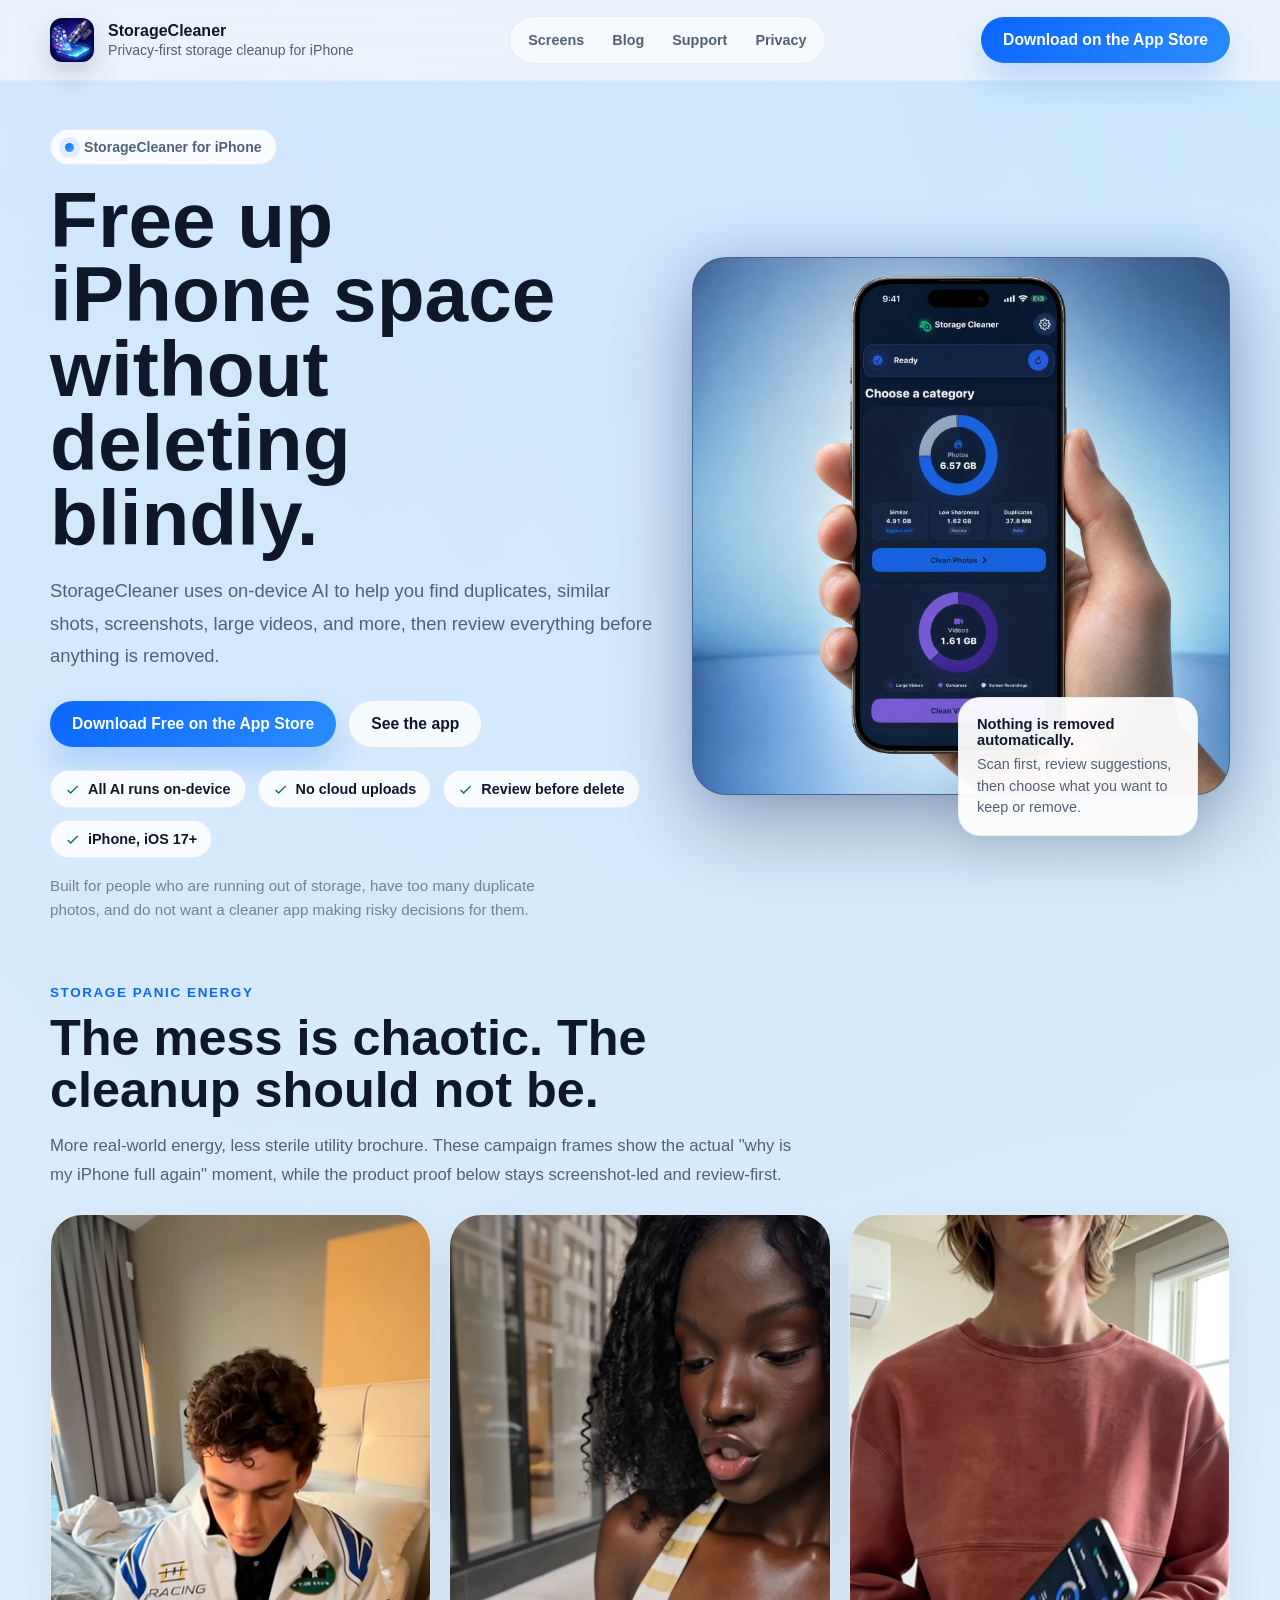
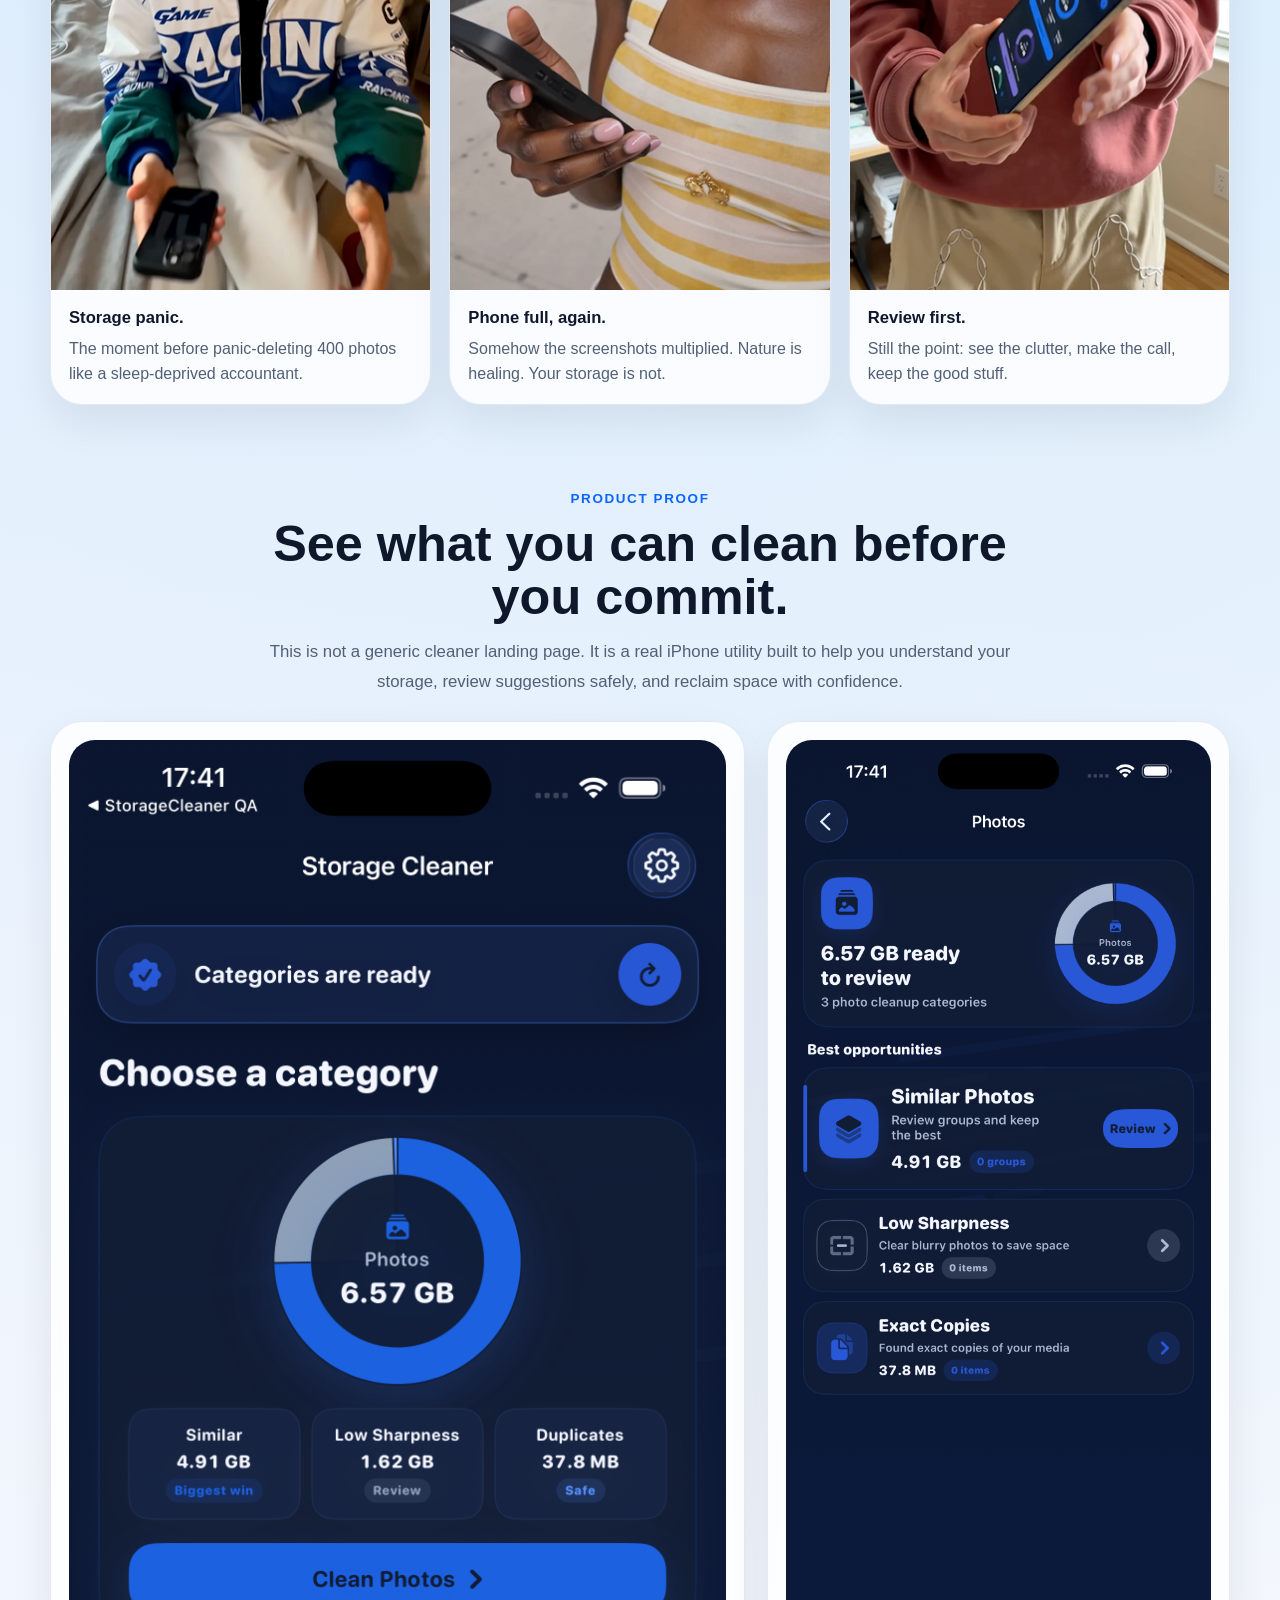
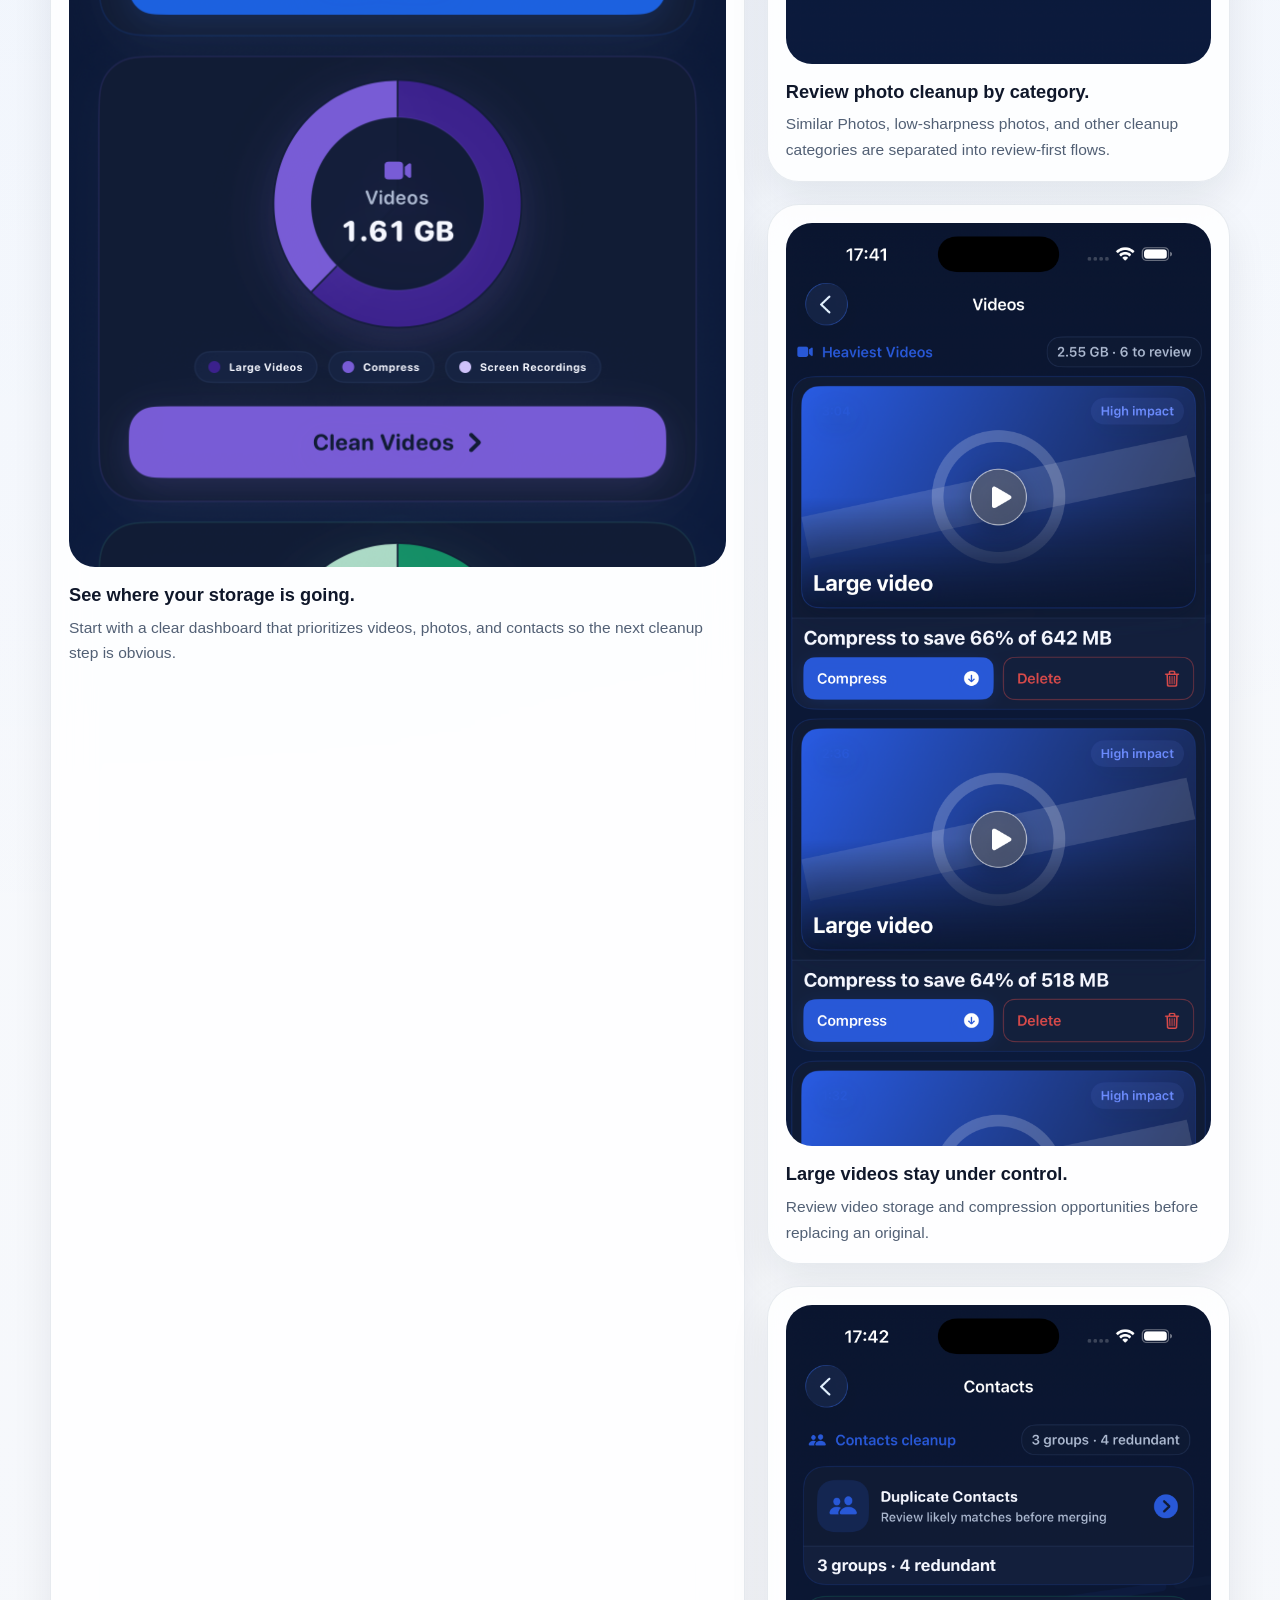
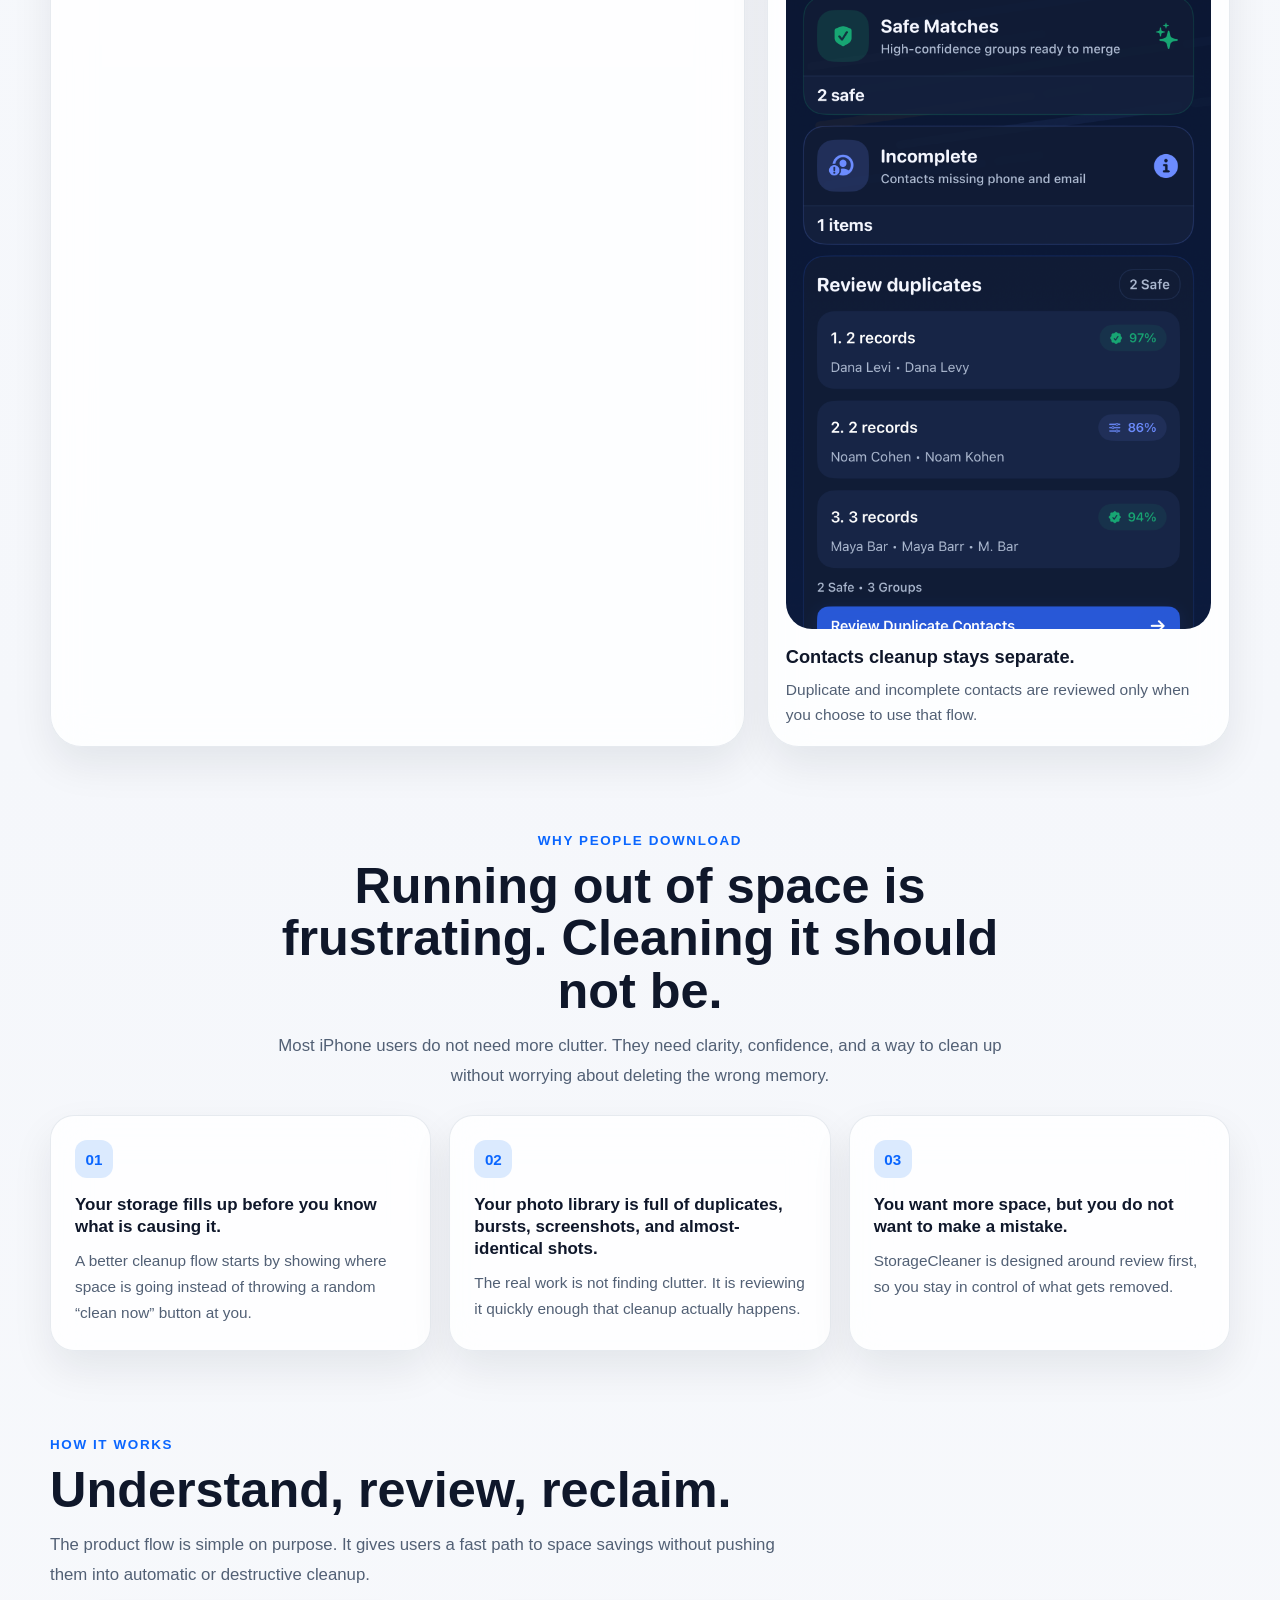
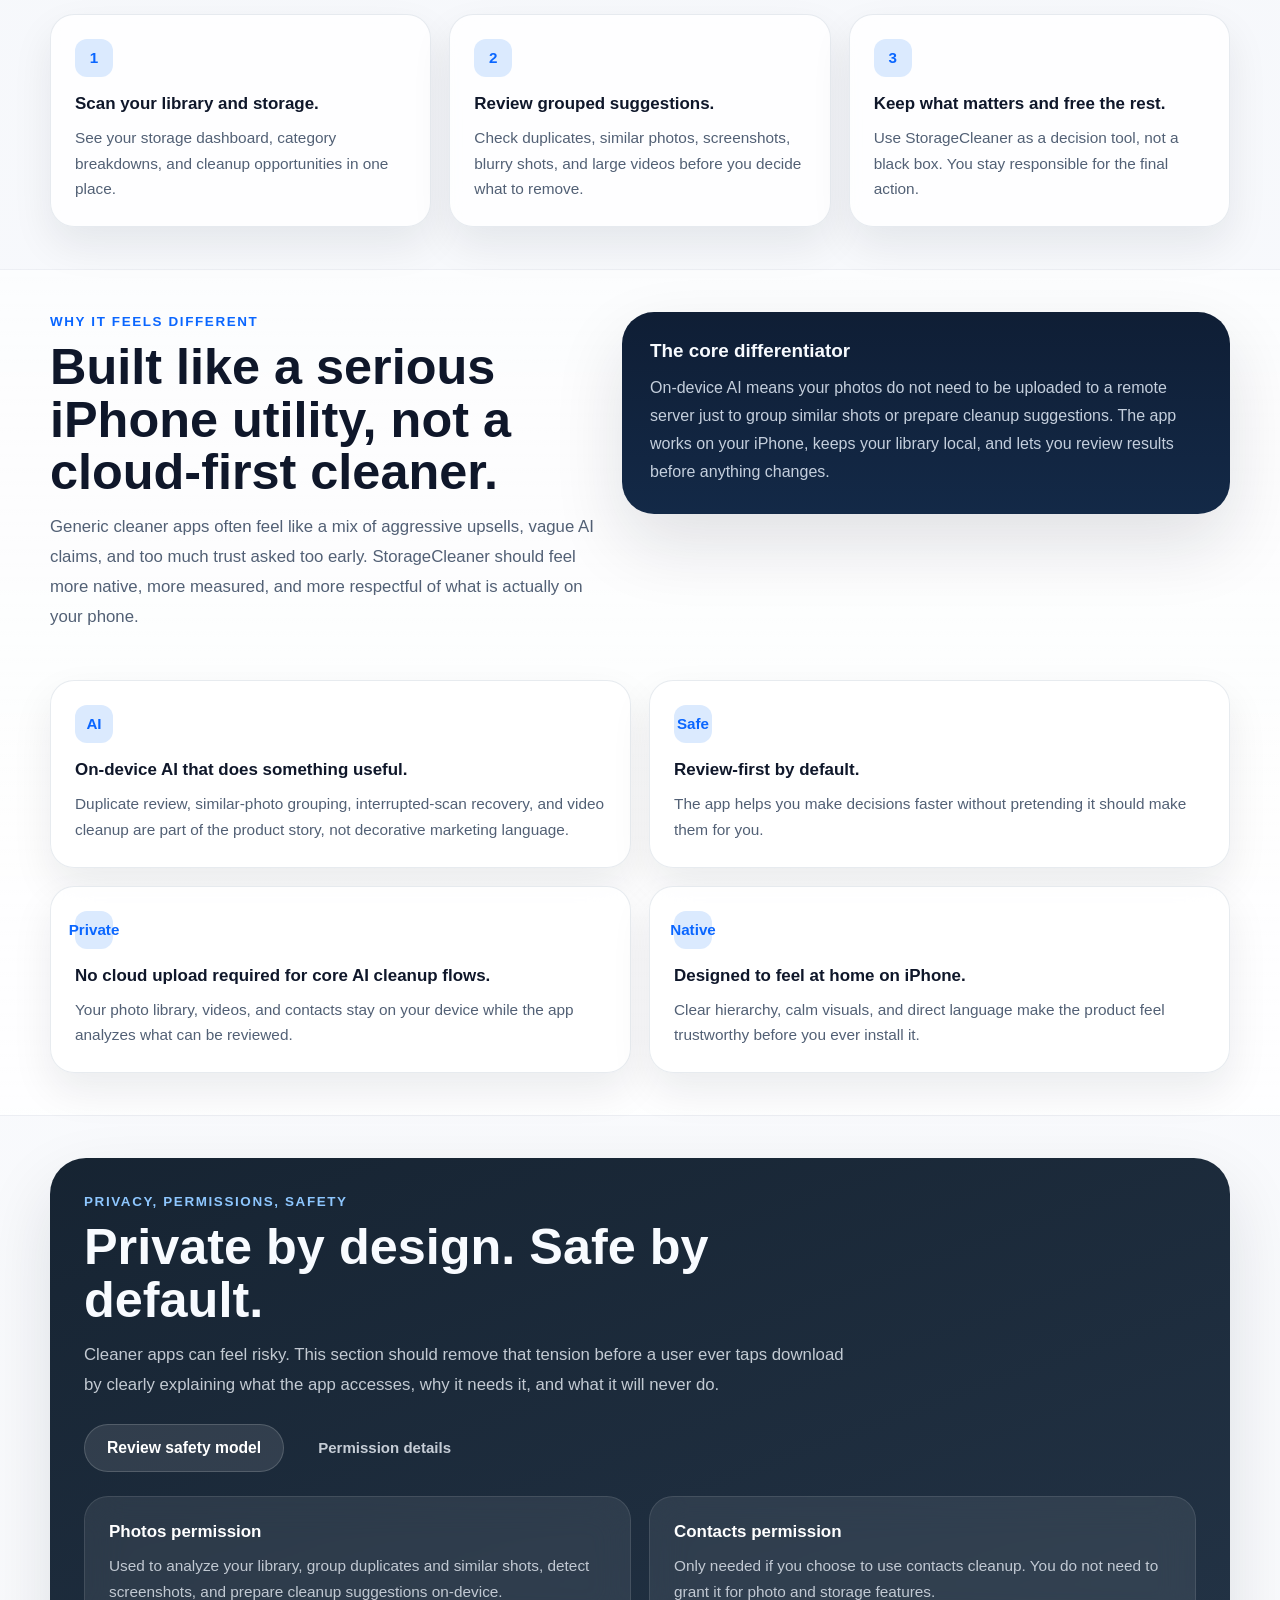
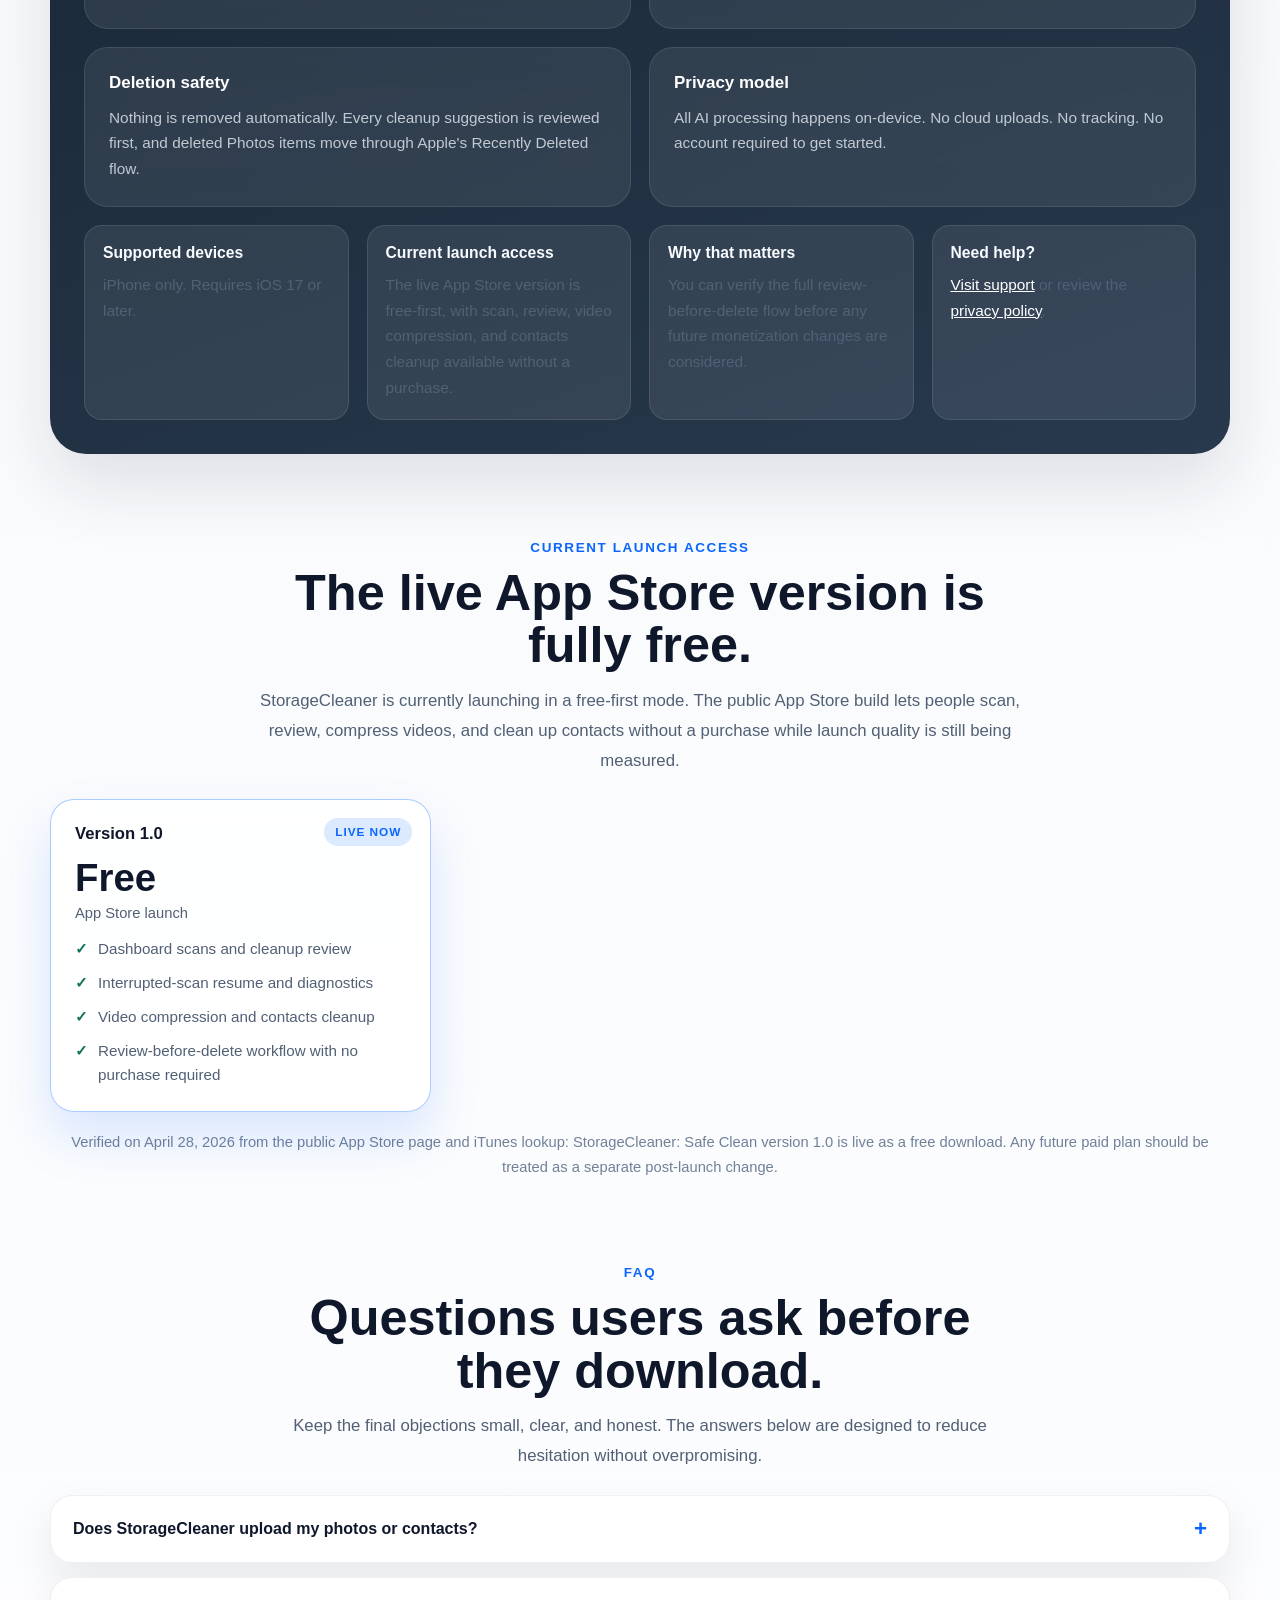
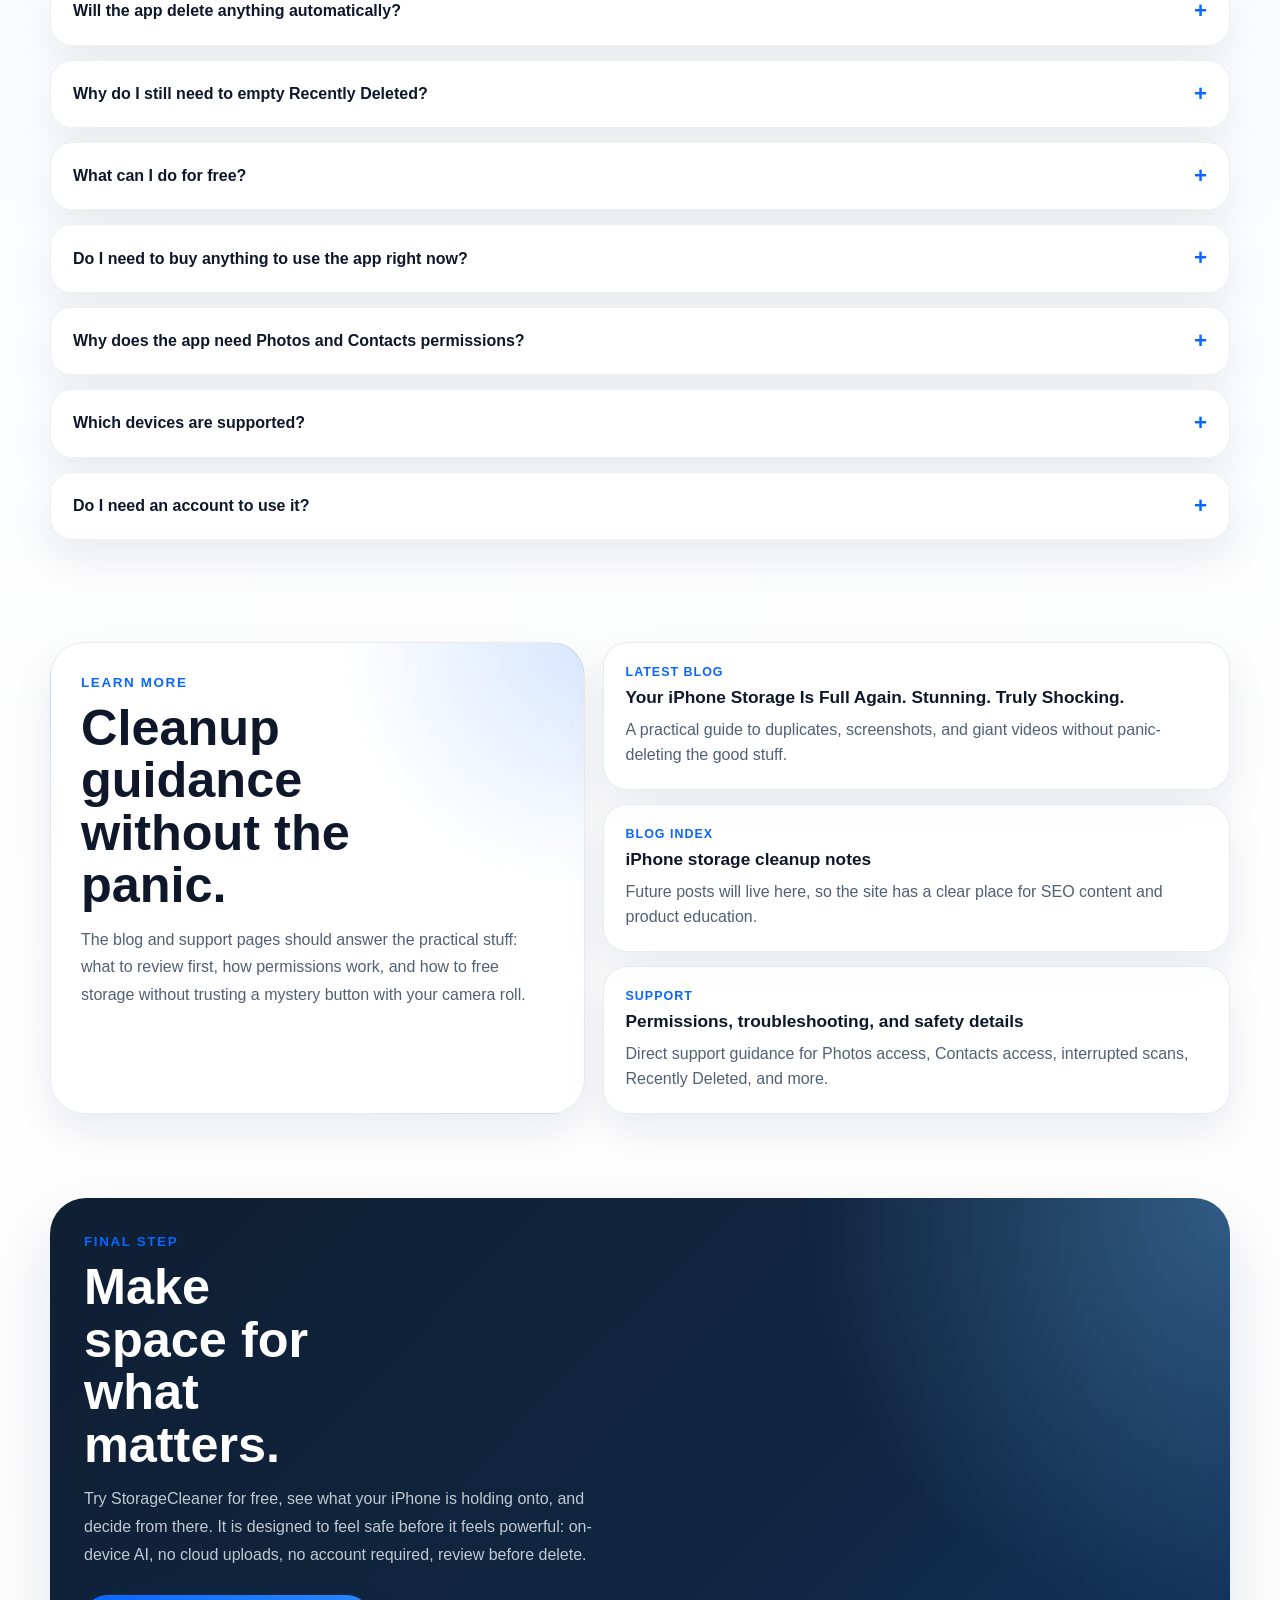
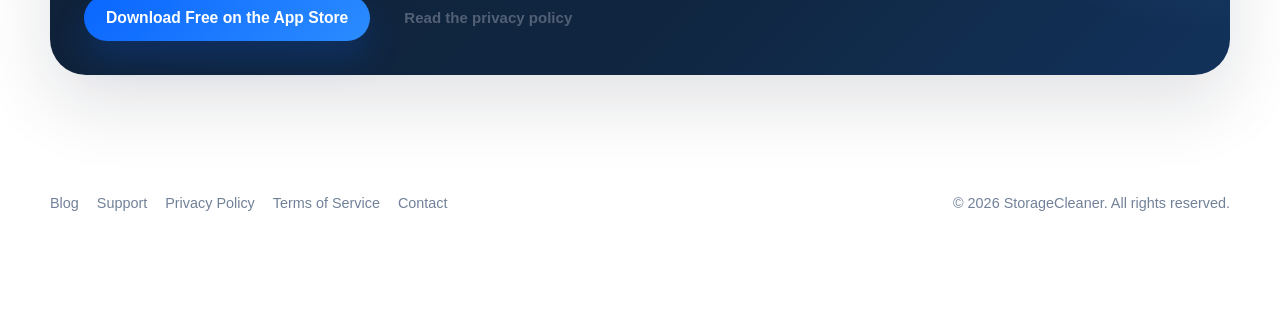
==== index.html @ febdfa57 "Add campaign imagery to StorageCleaner site" ====
<!DOCTYPE html>
<html lang="en">
<head>
    <meta charset="UTF-8">
    <meta name="viewport" content="width=device-width, initial-scale=1.0">
    <title>StorageCleaner — Free Up iPhone Space Safely</title>
    <meta
        name="description"
        content="Free up iPhone storage without deleting blindly. StorageCleaner uses on-device AI to help you review duplicates, similar photos, screenshots, large videos, and more before anything is removed."
    >
    <meta name="apple-itunes-app" content="app-id=6761749597, app-argument=https://apps.apple.com/us/app/storagecleaner-safe-clean/id6761749597">
    <meta property="og:title" content="StorageCleaner — Free Up iPhone Space Safely">
    <meta
        property="og:description"
        content="A privacy-first iPhone cleaner with on-device AI, review-before-delete cleanup, and no cloud uploads."
    >
    <meta property="og:type" content="website">
    <meta property="og:url" content="https://storagecleaner.mesikalabs.com/">
    <meta property="og:image" content="https://storagecleaner.mesikalabs.com/assets/marketing/storagecleaner-chaos-hero.jpg">
    <meta property="og:image:alt" content="StorageCleaner app shown on an iPhone during a busy storage cleanup moment">
    <link rel="canonical" href="https://storagecleaner.mesikalabs.com/">
    <link rel="icon" href="/assets/app/icon.png" type="image/png">
    <link rel="apple-touch-icon" href="/assets/app/icon.png">
    <style>
        :root {
            --bg: #f5f7fb;
            --surface: rgba(255, 255, 255, 0.82);
            --surface-strong: #ffffff;
            --surface-dark: #0d1b2a;
            --text: #0f172a;
            --muted: #526075;
            --muted-soft: #718198;
            --border: rgba(148, 163, 184, 0.22);
            --line: rgba(148, 163, 184, 0.16);
            --accent: #0a66ff;
            --accent-deep: #0057d9;
            --accent-soft: #dbeafe;
            --success: #12715b;
            --success-soft: #dcfce7;
            --shadow-lg: 0 30px 70px rgba(15, 23, 42, 0.12);
            --shadow-md: 0 18px 40px rgba(15, 23, 42, 0.08);
            --radius-xl: 32px;
            --radius-lg: 24px;
            --radius-md: 18px;
            --content: 1180px;
        }

        * {
            box-sizing: border-box;
            margin: 0;
            padding: 0;
        }

        html {
            scroll-behavior: smooth;
            overflow-x: hidden;
        }

        body {
            font-family: -apple-system, BlinkMacSystemFont, "SF Pro Text", "Helvetica Neue", sans-serif;
            color: var(--text);
            background:
                radial-gradient(circle at top left, rgba(10, 102, 255, 0.10), transparent 36%),
                radial-gradient(circle at top right, rgba(14, 165, 233, 0.14), transparent 28%),
                linear-gradient(180deg, #fbfdff 0%, var(--bg) 48%, #ffffff 100%);
            -webkit-font-smoothing: antialiased;
            text-rendering: optimizeLegibility;
            overflow-x: hidden;
        }

        img {
            display: block;
            max-width: 100%;
            height: auto;
        }

        a {
            color: inherit;
            text-decoration: none;
        }

        .page-shell {
            width: min(100% - 32px, var(--content));
            margin: 0 auto;
        }

        .topbar {
            position: sticky;
            top: 0;
            z-index: 30;
            backdrop-filter: blur(22px);
            background: rgba(245, 247, 251, 0.72);
            border-bottom: 1px solid rgba(148, 163, 184, 0.10);
        }

        .topbar-inner {
            width: min(100% - 32px, var(--content));
            margin: 0 auto;
            padding: 16px 0;
            display: flex;
            align-items: center;
            justify-content: space-between;
            gap: 16px;
        }

        .brand {
            display: flex;
            align-items: center;
            gap: 14px;
            min-width: 0;
        }

        .brand-icon {
            width: 44px;
            height: 44px;
            border-radius: 12px;
            box-shadow: 0 10px 28px rgba(18, 24, 40, 0.18);
        }

        .brand-copy {
            min-width: 0;
        }

        .brand-name {
            font-size: 1rem;
            font-weight: 700;
            letter-spacing: 0;
        }

        .brand-subtitle {
            font-size: 0.88rem;
            color: var(--muted);
            margin-top: 2px;
        }

        .site-nav {
            display: flex;
            align-items: center;
            justify-content: center;
            gap: 4px;
            padding: 6px;
            border: 1px solid rgba(148, 163, 184, 0.18);
            border-radius: 999px;
            background: rgba(255, 255, 255, 0.54);
        }

        .site-nav a {
            display: inline-flex;
            align-items: center;
            min-height: 34px;
            padding: 0 12px;
            border-radius: 999px;
            color: var(--muted);
            font-size: 0.9rem;
            font-weight: 650;
            white-space: nowrap;
        }

        .site-nav a:hover {
            color: var(--text);
            background: rgba(10, 102, 255, 0.08);
        }

        .button-row {
            display: flex;
            flex-wrap: wrap;
            gap: 12px;
            align-items: center;
        }

        .button {
            display: inline-flex;
            align-items: center;
            justify-content: center;
            gap: 8px;
            border: 0;
            border-radius: 999px;
            padding: 14px 22px;
            font-weight: 600;
            font-size: 0.98rem;
            font-family: inherit;
            cursor: pointer;
            transition: transform 0.2s ease, box-shadow 0.2s ease, background 0.2s ease, color 0.2s ease;
        }

        .button:hover {
            transform: translateY(-1px);
        }

        .button-primary {
            background: linear-gradient(135deg, var(--accent), #2b8cff);
            color: #ffffff;
            box-shadow: 0 18px 34px rgba(10, 102, 255, 0.20);
        }

        .button-primary:hover {
            background: linear-gradient(135deg, var(--accent-deep), #1874ff);
        }

        .button-secondary {
            background: rgba(255, 255, 255, 0.78);
            border: 1px solid rgba(148, 163, 184, 0.22);
            color: var(--text);
        }

        .button-quiet {
            background: transparent;
            font-size: 0.94rem;
            color: var(--muted);
            font-weight: 600;
        }

        .hero {
            padding: 48px 0 28px;
        }

        .hero-grid {
            display: grid;
            grid-template-columns: minmax(0, 1.06fr) minmax(320px, 0.94fr);
            gap: 36px;
            align-items: center;
        }

        .hero-grid > *,
        .resource-panel > * {
            min-width: 0;
        }

        .eyebrow {
            display: inline-flex;
            align-items: center;
            gap: 10px;
            padding: 9px 14px;
            border-radius: 999px;
            background: rgba(255, 255, 255, 0.86);
            border: 1px solid rgba(148, 163, 184, 0.20);
            color: var(--muted);
            font-size: 0.88rem;
            font-weight: 600;
            margin-bottom: 18px;
        }

        .eyebrow-dot {
            width: 9px;
            height: 9px;
            border-radius: 50%;
            background: linear-gradient(135deg, var(--accent), #4ea6ff);
            box-shadow: 0 0 0 6px rgba(10, 102, 255, 0.10);
        }

        h1 {
            font-size: 4.9rem;
            line-height: 0.95;
            letter-spacing: 0;
            font-weight: 760;
            max-width: 12ch;
        }

        .hero-lead {
            margin-top: 20px;
            max-width: 62ch;
            font-size: 1.15rem;
            line-height: 1.75;
            color: var(--muted);
            overflow-wrap: break-word;
        }

        .hero-microcopy {
            margin-top: 16px;
            max-width: 62ch;
            color: var(--muted-soft);
            font-size: 0.95rem;
            line-height: 1.6;
            overflow-wrap: break-word;
        }

        .hero-actions {
            margin-top: 28px;
        }

        .trust-badges {
            display: flex;
            flex-wrap: wrap;
            gap: 12px;
            margin-top: 22px;
        }

        .trust-badge {
            display: inline-flex;
            align-items: center;
            gap: 8px;
            border-radius: 999px;
            background: rgba(255, 255, 255, 0.86);
            border: 1px solid rgba(148, 163, 184, 0.18);
            padding: 10px 14px;
            font-size: 0.9rem;
            font-weight: 600;
            color: var(--text);
        }

        .trust-badge svg {
            width: 15px;
            height: 15px;
            fill: var(--success);
            flex-shrink: 0;
        }

        .hero-visual {
            position: relative;
            min-height: 680px;
            display: flex;
            align-items: center;
            justify-content: center;
        }

        .hero-glow {
            position: absolute;
            inset: 8% 4% auto 8%;
            height: 74%;
            border-radius: 42px;
            background:
                radial-gradient(circle at top, rgba(82, 124, 255, 0.28), transparent 52%),
                radial-gradient(circle at 20% 80%, rgba(56, 189, 248, 0.16), transparent 48%),
                linear-gradient(180deg, rgba(4, 16, 34, 0.96), rgba(13, 31, 70, 0.86));
            filter: blur(2px);
        }

        .phone-frame {
            position: relative;
            background: rgba(6, 18, 40, 0.72);
            border: 1px solid rgba(129, 161, 255, 0.24);
            border-radius: 38px;
            padding: 14px;
            box-shadow: 0 30px 80px rgba(5, 15, 34, 0.32), 0 0 42px rgba(55, 101, 255, 0.16);
            backdrop-filter: blur(20px);
        }

        .phone-frame img {
            width: 100%;
            border-radius: 28px;
        }

        .phone-main {
            width: min(100%, 360px);
            z-index: 2;
        }

        .phone-photos {
            position: absolute;
            width: 214px;
            top: 52px;
            right: -10px;
            transform: rotate(8deg);
            z-index: 1;
        }

        .phone-videos {
            position: absolute;
            width: 226px;
            left: -12px;
            bottom: 44px;
            transform: rotate(-9deg);
            z-index: 1;
        }

        .floating-note {
            position: absolute;
            right: 32px;
            bottom: 0;
            z-index: 3;
            max-width: 240px;
            background: rgba(255, 255, 255, 0.94);
            border: 1px solid rgba(148, 163, 184, 0.16);
            border-radius: 22px;
            padding: 18px 18px 16px;
            box-shadow: var(--shadow-md);
        }

        .floating-note strong {
            display: block;
            font-size: 0.92rem;
            letter-spacing: 0;
        }

        .floating-note p {
            margin-top: 6px;
            color: var(--muted);
            font-size: 0.9rem;
            line-height: 1.5;
        }

        .hero-visual-chaos {
            min-height: 620px;
        }

        .chaos-frame {
            position: relative;
            z-index: 2;
            width: min(100%, 560px);
            margin: 0;
            overflow: hidden;
            border: 1px solid rgba(129, 161, 255, 0.24);
            border-radius: 34px;
            background: rgba(6, 18, 40, 0.72);
            box-shadow: 0 30px 80px rgba(5, 15, 34, 0.30), 0 0 42px rgba(55, 101, 255, 0.16);
        }

        .chaos-frame img {
            display: block;
            width: 100%;
        }

        .campaign-proof {
            padding: 32px 0 42px;
        }

        .campaign-grid {
            display: grid;
            grid-template-columns: repeat(3, minmax(0, 1fr));
            gap: 18px;
            align-items: stretch;
        }

        .campaign-card {
            margin: 0;
            overflow: hidden;
            border: 1px solid var(--border);
            border-radius: var(--radius-xl);
            background: var(--surface);
            box-shadow: var(--shadow-md);
        }

        .campaign-card img {
            display: block;
            width: 100%;
            aspect-ratio: 405 / 720;
            object-fit: cover;
        }

        .campaign-card figcaption {
            display: grid;
            gap: 8px;
            padding: 18px;
        }

        .campaign-card strong {
            font-size: 1.04rem;
        }

        .campaign-card span {
            color: var(--muted);
            line-height: 1.58;
        }

        section {
            padding: 42px 0;
        }

        .section-header {
            max-width: 760px;
            margin-bottom: 24px;
        }

        .section-header.centered {
            text-align: center;
            margin-left: auto;
            margin-right: auto;
        }

        .section-label {
            display: inline-block;
            margin-bottom: 12px;
            color: var(--accent);
            font-size: 0.84rem;
            font-weight: 700;
            letter-spacing: 0.12em;
            text-transform: uppercase;
        }

        h2 {
            font-size: 3.15rem;
            line-height: 1.04;
            letter-spacing: 0;
            font-weight: 740;
        }

        .section-copy {
            margin-top: 14px;
            color: var(--muted);
            font-size: 1.05rem;
            line-height: 1.78;
        }

        .proof-grid {
            display: grid;
            grid-template-columns: minmax(0, 1.2fr) minmax(0, 0.8fr);
            gap: 22px;
            align-items: stretch;
        }

        .proof-stack {
            display: grid;
            gap: 22px;
        }

        .shot-card {
            background: var(--surface);
            border: 1px solid var(--border);
            border-radius: var(--radius-xl);
            padding: 18px;
            backdrop-filter: blur(20px);
            box-shadow: var(--shadow-md);
        }

        .shot-card img {
            width: 100%;
            border-radius: 26px;
            background: #071429;
            box-shadow: inset 0 0 0 1px rgba(125, 168, 255, 0.18);
        }

        .shot-card h3 {
            margin-top: 16px;
            font-size: 1.14rem;
            line-height: 1.3;
            letter-spacing: 0;
        }

        .shot-card p {
            margin-top: 8px;
            color: var(--muted);
            line-height: 1.65;
            font-size: 0.97rem;
        }

        .pain-grid,
        .steps-grid,
        .difference-grid,
        .trust-grid,
        .pricing-grid,
        .meta-grid {
            display: grid;
            gap: 18px;
        }

        .pain-grid {
            grid-template-columns: repeat(3, minmax(0, 1fr));
        }

        .steps-grid {
            grid-template-columns: repeat(3, minmax(0, 1fr));
        }

        .difference-grid,
        .trust-grid {
            grid-template-columns: repeat(2, minmax(0, 1fr));
        }

        .pricing-grid {
            grid-template-columns: repeat(3, minmax(0, 1fr));
            align-items: stretch;
        }

        .meta-grid {
            grid-template-columns: repeat(4, minmax(0, 1fr));
            margin-top: 18px;
        }

        .glass-card,
        .step-card,
        .pricing-card {
            background: var(--surface);
            border: 1px solid var(--border);
            border-radius: var(--radius-lg);
            padding: 24px;
            box-shadow: var(--shadow-md);
            backdrop-filter: blur(18px);
        }

        .glass-card strong,
        .step-card strong,
        .pricing-card strong {
            display: block;
            font-size: 1.06rem;
            letter-spacing: 0;
            line-height: 1.3;
        }

        .glass-card p,
        .step-card p,
        .pricing-card p,
        .meta-card p {
            margin-top: 10px;
            color: var(--muted);
            font-size: 0.96rem;
            line-height: 1.68;
        }

        .card-kicker {
            display: inline-flex;
            align-items: center;
            justify-content: center;
            width: 38px;
            height: 38px;
            border-radius: 12px;
            margin-bottom: 16px;
            background: var(--accent-soft);
            color: var(--accent);
            font-weight: 700;
            font-size: 0.95rem;
        }

        .pill-list {
            list-style: none;
            display: grid;
            gap: 12px;
            margin-top: 18px;
        }

        .pill-list li {
            display: flex;
            align-items: flex-start;
            gap: 10px;
            color: var(--muted);
            line-height: 1.62;
            font-size: 0.95rem;
        }

        .pill-list li::before {
            content: "";
            width: 8px;
            height: 8px;
            margin-top: 8px;
            border-radius: 50%;
            background: var(--accent);
            flex-shrink: 0;
        }

        .difference {
            background: linear-gradient(180deg, rgba(255, 255, 255, 0.66), rgba(255, 255, 255, 0.90));
            border-top: 1px solid var(--line);
            border-bottom: 1px solid var(--line);
        }

        .difference-lead {
            display: grid;
            grid-template-columns: minmax(0, 0.95fr) minmax(0, 1.05fr);
            gap: 22px;
            align-items: start;
            margin-bottom: 24px;
        }

        .quote-card {
            background: linear-gradient(180deg, #0f1e35, #132947);
            color: #f8fbff;
            border-radius: var(--radius-xl);
            padding: 28px;
            box-shadow: var(--shadow-lg);
        }

        .quote-card p {
            color: rgba(235, 244, 255, 0.82);
            font-size: 1rem;
            line-height: 1.75;
        }

        .quote-card strong {
            display: block;
            margin-bottom: 12px;
            font-size: 1.18rem;
            letter-spacing: 0;
        }

        .trust-panel {
            background: linear-gradient(160deg, rgba(13, 27, 42, 0.96), rgba(17, 36, 58, 0.90));
            color: #f8fbff;
            border-radius: 36px;
            padding: 34px;
            box-shadow: var(--shadow-lg);
        }

        .trust-panel .section-label {
            color: #8ec7ff;
        }

        .trust-panel .section-copy {
            color: rgba(226, 232, 240, 0.84);
        }

        .trust-actions {
            display: flex;
            flex-wrap: wrap;
            gap: 12px;
            margin: 24px 0;
        }

        .trust-actions .button-secondary {
            background: rgba(255, 255, 255, 0.10);
            border-color: rgba(255, 255, 255, 0.16);
            color: #ffffff;
        }

        .trust-actions .button-quiet {
            color: rgba(226, 232, 240, 0.86);
        }

        .trust-panel .glass-card {
            background: rgba(255, 255, 255, 0.08);
            border-color: rgba(255, 255, 255, 0.10);
            box-shadow: none;
        }

        .trust-panel .glass-card strong {
            color: #ffffff;
        }

        .trust-panel .glass-card p {
            color: rgba(226, 232, 240, 0.82);
        }

        .trust-link {
            color: #ffffff;
            text-decoration: underline;
        }

        .meta-card {
            background: rgba(255, 255, 255, 0.08);
            border: 1px solid rgba(255, 255, 255, 0.10);
            border-radius: 18px;
            padding: 18px;
        }

        .meta-card strong {
            display: block;
            font-size: 0.98rem;
            letter-spacing: 0;
        }

        .pricing-card {
            position: relative;
            display: flex;
            flex-direction: column;
            gap: 16px;
        }

        .pricing-card.featured {
            border-color: rgba(10, 102, 255, 0.34);
            box-shadow: 0 26px 52px rgba(10, 102, 255, 0.14);
        }

        .pricing-badge {
            position: absolute;
            top: 18px;
            right: 18px;
            border-radius: 999px;
            background: var(--accent-soft);
            color: var(--accent);
            padding: 7px 11px;
            font-size: 0.74rem;
            font-weight: 700;
            letter-spacing: 0.08em;
            text-transform: uppercase;
        }

        .plan-name {
            font-size: 1.04rem;
            font-weight: 700;
            letter-spacing: 0;
        }

        .plan-price {
            font-size: 2.4rem;
            line-height: 0.96;
            letter-spacing: 0;
            font-weight: 760;
        }

        .plan-period {
            color: var(--muted);
            font-size: 0.92rem;
            margin-top: -8px;
        }

        .plan-list {
            list-style: none;
            display: grid;
            gap: 10px;
            color: var(--muted);
            font-size: 0.95rem;
            line-height: 1.58;
        }

        .plan-list li {
            display: flex;
            gap: 10px;
            align-items: flex-start;
        }

        .plan-list li::before {
            content: "✓";
            color: var(--success);
            font-weight: 700;
            flex-shrink: 0;
        }

        .pricing-footnote {
            margin-top: 18px;
            color: var(--muted-soft);
            font-size: 0.92rem;
            line-height: 1.66;
            text-align: center;
        }

        .faq {
            padding-bottom: 60px;
        }

        .faq-list {
            display: grid;
            gap: 14px;
        }

        details {
            background: var(--surface-strong);
            border: 1px solid rgba(148, 163, 184, 0.16);
            border-radius: 22px;
            padding: 0 22px;
            box-shadow: var(--shadow-md);
        }

        summary {
            list-style: none;
            cursor: pointer;
            padding: 22px 0;
            font-weight: 650;
            letter-spacing: 0;
            display: flex;
            align-items: center;
            justify-content: space-between;
            gap: 16px;
        }

        summary::-webkit-details-marker {
            display: none;
        }

        summary::after {
            content: "+";
            color: var(--accent);
            font-size: 1.4rem;
            line-height: 1;
            flex-shrink: 0;
        }

        details[open] summary::after {
            content: "−";
        }

        .faq-answer {
            padding: 0 0 22px;
            color: var(--muted);
            font-size: 0.97rem;
            line-height: 1.72;
        }

        .resource-panel {
            display: grid;
            grid-template-columns: minmax(0, 0.92fr) minmax(0, 1.08fr);
            gap: 18px;
            align-items: stretch;
        }

        .resource-lead {
            border-radius: 34px;
            padding: 30px;
            background:
                radial-gradient(circle at top right, rgba(10, 102, 255, 0.16), transparent 34%),
                rgba(255, 255, 255, 0.82);
            border: 1px solid var(--border);
            box-shadow: var(--shadow-md);
        }

        .resource-lead h2 {
            max-width: 11ch;
        }

        .resource-lead p {
            margin-top: 14px;
            color: var(--muted);
            line-height: 1.72;
        }

        .resource-list {
            display: grid;
            gap: 14px;
        }

        .resource-card {
            display: grid;
            gap: 8px;
            min-height: 132px;
            padding: 22px;
            border: 1px solid var(--border);
            border-radius: 24px;
            background: rgba(255, 255, 255, 0.82);
            box-shadow: var(--shadow-md);
            transition: transform 0.2s ease, border-color 0.2s ease;
        }

        .resource-card:hover {
            border-color: rgba(10, 102, 255, 0.32);
            transform: translateY(-1px);
        }

        .resource-card span {
            color: var(--accent);
            font-size: 0.78rem;
            font-weight: 760;
            letter-spacing: 0.08em;
            text-transform: uppercase;
        }

        .resource-card strong {
            font-size: 1.08rem;
            line-height: 1.25;
        }

        .resource-card p {
            color: var(--muted);
            line-height: 1.58;
        }

        .final-cta {
            padding-bottom: 120px;
        }

        .cta-panel {
            border-radius: 36px;
            padding: 34px;
            background:
                radial-gradient(circle at top right, rgba(111, 190, 255, 0.34), transparent 34%),
                linear-gradient(135deg, #0f1f34, #102640 62%, #12325b);
            color: #ffffff;
            box-shadow: var(--shadow-lg);
        }

        .cta-panel h2 {
            max-width: 10ch;
        }

        .cta-panel p {
            margin-top: 14px;
            max-width: 58ch;
            color: rgba(226, 232, 240, 0.84);
            line-height: 1.74;
        }

        .cta-panel .button-row {
            margin-top: 26px;
        }

        .footer {
            width: min(100% - 32px, var(--content));
            margin: 0 auto;
            padding: 0 0 116px;
            display: flex;
            justify-content: space-between;
            gap: 16px;
            align-items: center;
            flex-wrap: wrap;
            color: var(--muted-soft);
            font-size: 0.9rem;
        }

        .footer-links {
            display: flex;
            flex-wrap: wrap;
            gap: 18px;
        }

        .footer-links a:hover {
            color: var(--accent);
        }

        .native-popover {
            width: min(440px, calc(100vw - 32px));
            margin: auto;
            padding: 24px;
            color: var(--text);
            background: rgba(255, 255, 255, 0.98);
            border: 1px solid rgba(148, 163, 184, 0.24);
            border-radius: 24px;
            box-shadow: var(--shadow-lg);
        }

        [popover] {
            display: none;
        }

        [popover]:is(:popover-open, [data-popover-open="true"]) {
            display: block;
        }

        .native-popover h3,
        .native-dialog h2 {
            font-size: 1.35rem;
            line-height: 1.12;
            letter-spacing: 0;
        }

        .native-popover p,
        .native-dialog p {
            margin-top: 10px;
            color: var(--muted);
            line-height: 1.66;
        }

        .native-popover ul,
        .native-dialog ul {
            display: grid;
            gap: 10px;
            margin-top: 16px;
            padding-left: 20px;
            color: var(--muted);
            line-height: 1.58;
        }

        .native-popover .button-row,
        .native-dialog .button-row {
            margin-top: 22px;
        }

        .native-dialog {
            width: min(720px, calc(100vw - 32px));
            max-height: min(760px, calc(100vh - 32px));
            margin: auto;
            padding: 0;
            color: var(--text);
            background: transparent;
            border: 0;
        }

        .native-dialog::backdrop {
            background: rgba(6, 18, 40, 0.52);
            backdrop-filter: blur(10px);
        }

        .native-dialog-shell {
            padding: 28px;
            overflow: auto;
            border: 1px solid rgba(148, 163, 184, 0.24);
            border-radius: 28px;
            background: rgba(255, 255, 255, 0.98);
            box-shadow: var(--shadow-lg);
        }

        .native-dialog:not([open]):not([data-dialog-open="true"]) {
            display: none;
        }

        .mobile-download {
            position: fixed;
            left: 16px;
            right: 16px;
            bottom: 16px;
            z-index: 40;
            display: none;
            align-items: center;
            justify-content: space-between;
            gap: 12px;
            padding: 14px;
            border-radius: 22px;
            background: rgba(255, 255, 255, 0.92);
            border: 1px solid rgba(148, 163, 184, 0.20);
            box-shadow: 0 20px 40px rgba(15, 23, 42, 0.16);
            backdrop-filter: blur(18px);
        }

        .mobile-download strong {
            display: block;
            font-size: 0.96rem;
            letter-spacing: 0;
        }

        .mobile-download > div {
            flex: 1 1 0;
            min-width: 0;
        }

        .mobile-download span {
            display: block;
            margin-top: 3px;
            color: var(--muted);
            font-size: 0.83rem;
        }

        .mobile-download .button-primary {
            display: inline-flex;
            width: auto;
            margin-top: 0;
            padding: 12px 16px;
            color: #ffffff;
        }

        @media (max-width: 1080px) {
            .hero-grid,
            .proof-grid,
            .difference-lead,
            .difference-grid,
            .trust-grid,
            .pricing-grid,
            .meta-grid,
            .resource-panel,
            .campaign-grid {
                grid-template-columns: 1fr;
            }

            .hero-visual {
                min-height: 620px;
                margin-top: 10px;
            }

            .hero-visual-chaos {
                min-height: auto;
            }

            .phone-photos {
                right: 10px;
            }

            .phone-videos {
                left: 8px;
            }
        }

        @media (max-width: 860px) {
            .pain-grid,
            .steps-grid {
                grid-template-columns: 1fr;
            }

            .topbar-inner {
                align-items: flex-start;
                flex-direction: column;
                padding: 14px 0;
            }

            .site-nav {
                width: 100%;
                justify-content: flex-start;
                overflow-x: auto;
            }

            .topbar .button-primary {
                display: none;
            }

            .hero {
                padding-top: 34px;
            }

            h1 {
                font-size: 4rem;
                max-width: 11ch;
            }

            h2 {
                font-size: 2.65rem;
            }

            .hero-visual {
                min-height: 560px;
            }

            .phone-main {
                width: min(100%, 320px);
            }

            .phone-photos {
                width: 185px;
                top: 28px;
            }

            .phone-videos {
                width: 194px;
                left: 4px;
                bottom: 26px;
            }

            .floating-note {
                right: 10px;
                max-width: 220px;
            }

            .mobile-download {
                display: flex;
            }

            .mobile-download .button-primary {
                flex-shrink: 0;
            }

            .footer {
                padding-bottom: 142px;
            }
        }

        @media (max-width: 560px) {
            .page-shell,
            .topbar-inner,
            .footer {
                width: min(100% - 24px, var(--content));
            }

            .brand-subtitle {
                display: none;
            }

            .hero {
                padding: 24px 0 12px;
            }

            h1 {
                font-size: 2.55rem;
                line-height: 0.98;
            }

            h2 {
                font-size: 2.1rem;
            }

            .hero-lead,
            .section-copy,
            .cta-panel p {
                max-width: 100%;
                font-size: 1rem;
            }

            .hero-lead {
                width: min(32ch, 100%);
            }

            .hero-microcopy {
                width: min(34ch, 100%);
            }

            .mobile-download .button-primary {
                display: none;
            }

            .mobile-download .button-primary::before {
                content: none;
            }

            .hero-actions .button-row,
            .trust-actions,
            .cta-panel .button-row {
                flex-direction: column;
                align-items: stretch;
            }

            .button {
                width: 100%;
            }

            .mobile-download .button-primary {
                display: none;
            }

            .button-quiet {
                justify-content: center;
            }

            .trust-badges {
                gap: 10px;
            }

            .trust-badge {
                width: 100%;
                justify-content: flex-start;
            }

            .hero-visual {
                min-height: 500px;
            }

            .phone-main {
                width: 260px;
            }

            .phone-photos {
                width: 150px;
                right: 0;
                top: 46px;
            }

            .phone-videos {
                width: 160px;
                left: 0;
                bottom: 72px;
            }

            .floating-note {
                left: 10px;
                right: 10px;
                bottom: 0;
                max-width: none;
            }

            .glass-card,
            .step-card,
            .pricing-card,
            .quote-card,
            .trust-panel,
            .cta-panel,
            .resource-lead,
            details {
                padding-left: 20px;
                padding-right: 20px;
            }

            .shot-card {
                padding: 14px;
            }

            .shot-card img {
                border-radius: 22px;
            }
        }
    </style>
</head>
<body>
    <header class="topbar">
        <div class="topbar-inner">
            <a class="brand" href="#top" aria-label="StorageCleaner home">
                <img class="brand-icon" src="./assets/app/icon.png" alt="StorageCleaner app icon" width="1024" height="1024">
                <div class="brand-copy">
                    <div class="brand-name">StorageCleaner</div>
                    <div class="brand-subtitle">Privacy-first storage cleanup for iPhone</div>
                </div>
            </a>
            <nav class="site-nav" aria-label="Primary navigation">
                <a href="#proof">Screens</a>
                <a href="./blog/">Blog</a>
                <a href="./support/">Support</a>
                <a href="./privacy/">Privacy</a>
            </nav>
            <a class="button button-primary" href="https://apps.apple.com/us/app/storagecleaner-safe-clean/id6761749597">Download on the App Store</a>
        </div>
    </header>

    <main id="top">
        <section class="hero">
            <div class="page-shell hero-grid">
                <div>
                    <div class="eyebrow">
                        <span class="eyebrow-dot"></span>
                        StorageCleaner for iPhone
                    </div>
                    <h1>Free up iPhone space without deleting blindly.</h1>
                    <p class="hero-lead">
                        StorageCleaner uses on-device AI to help you find duplicates, similar shots,
                        screenshots, large videos, and more, then review everything before anything is removed.
                    </p>
                    <div class="hero-actions">
                        <div class="button-row">
                            <a class="button button-primary" href="https://apps.apple.com/us/app/storagecleaner-safe-clean/id6761749597">Download Free on the App Store</a>
                            <a class="button button-secondary" href="#proof">See the app</a>
                        </div>
                    </div>
                    <div class="trust-badges">
                        <span class="trust-badge">
                            <svg viewBox="0 0 24 24" aria-hidden="true"><path d="M9 16.17 4.83 12l-1.42 1.41L9 19 21 7l-1.41-1.41z"/></svg>
                            All AI runs on-device
                        </span>
                        <span class="trust-badge">
                            <svg viewBox="0 0 24 24" aria-hidden="true"><path d="M9 16.17 4.83 12l-1.42 1.41L9 19 21 7l-1.41-1.41z"/></svg>
                            No cloud uploads
                        </span>
                        <span class="trust-badge">
                            <svg viewBox="0 0 24 24" aria-hidden="true"><path d="M9 16.17 4.83 12l-1.42 1.41L9 19 21 7l-1.41-1.41z"/></svg>
                            Review before delete
                        </span>
                        <span class="trust-badge">
                            <svg viewBox="0 0 24 24" aria-hidden="true"><path d="M9 16.17 4.83 12l-1.42 1.41L9 19 21 7l-1.41-1.41z"/></svg>
                            iPhone, iOS 17+
                        </span>
                    </div>
                    <p class="hero-microcopy">
                        Built for people who are running out of storage, have too many duplicate photos,
                        and do not want a cleaner app making risky decisions for them.
                    </p>
                </div>

                <div class="hero-visual hero-visual-chaos">
                    <div class="hero-glow"></div>
                    <figure class="chaos-frame">
                        <img src="./assets/marketing/storagecleaner-chaos-hero.jpg" alt="StorageCleaner app shown on an iPhone during a busy storage cleanup moment" width="1600" height="1600" fetchpriority="high">
                    </figure>
                    <div class="floating-note">
                        <strong>Nothing is removed automatically.</strong>
                        <p>Scan first, review suggestions, then choose what you want to keep or remove.</p>
                    </div>
                </div>
            </div>
        </section>

        <section class="campaign-proof" aria-labelledby="campaign-title">
            <div class="page-shell">
                <div class="section-header">
                    <div class="section-label">Storage Panic Energy</div>
                    <h2 id="campaign-title">The mess is chaotic. The cleanup should not be.</h2>
                    <p class="section-copy">
                        More real-world energy, less sterile utility brochure. These campaign frames show the actual
                        "why is my iPhone full again" moment, while the product proof below stays screenshot-led and review-first.
                    </p>
                </div>
                <div class="campaign-grid" aria-label="StorageCleaner campaign frames">
                    <figure class="campaign-card">
                        <img src="./assets/marketing/storage-panic-poster.png" alt="Person reacting to iPhone storage cleanup stress" width="405" height="720" loading="lazy">
                        <figcaption>
                            <strong>Storage panic.</strong>
                            <span>The moment before panic-deleting 400 photos like a sleep-deprived accountant.</span>
                        </figcaption>
                    </figure>
                    <figure class="campaign-card">
                        <img src="./assets/marketing/street-cleanup-poster.png" alt="Person checking iPhone storage cleanup on the street" width="405" height="720" loading="lazy">
                        <figcaption>
                            <strong>Phone full, again.</strong>
                            <span>Somehow the screenshots multiplied. Nature is healing. Your storage is not.</span>
                        </figcaption>
                    </figure>
                    <figure class="campaign-card">
                        <img src="./assets/marketing/review-cleanup-poster.png" alt="StorageCleaner campaign frame about reviewing cleanup suggestions" width="405" height="720" loading="lazy">
                        <figcaption>
                            <strong>Review first.</strong>
                            <span>Still the point: see the clutter, make the call, keep the good stuff.</span>
                        </figcaption>
                    </figure>
                </div>
            </div>
        </section>

        <section id="proof">
            <div class="page-shell">
                <div class="section-header centered">
                    <div class="section-label">Product Proof</div>
                    <h2>See what you can clean before you commit.</h2>
                    <p class="section-copy">
                        This is not a generic cleaner landing page. It is a real iPhone utility built to help
                        you understand your storage, review suggestions safely, and reclaim space with confidence.
                    </p>
                </div>

                <div class="proof-grid">
                    <article class="shot-card">
                        <img src="./assets/screenshots/dashboard-dark.png" alt="Dashboard screenshot with cleanup categories and storage status" width="1320" height="2868" loading="eager">
                        <h3>See where your storage is going.</h3>
                        <p>Start with a clear dashboard that prioritizes videos, photos, and contacts so the next cleanup step is obvious.</p>
                    </article>

                    <div class="proof-stack">
                        <article class="shot-card">
                            <img src="./assets/screenshots/photos-dark.png" alt="Photos cleanup screenshot with Similar Photos and review-ready category cards" width="1320" height="2868" loading="lazy">
                            <h3>Review photo cleanup by category.</h3>
                            <p>Similar Photos, low-sharpness photos, and other cleanup categories are separated into review-first flows.</p>
                        </article>

                        <article class="shot-card">
                            <img src="./assets/screenshots/videos-dark.png" alt="Video cleanup screenshot with review-first compression guidance" width="1320" height="2868" loading="lazy">
                            <h3>Large videos stay under control.</h3>
                            <p>Review video storage and compression opportunities before replacing an original.</p>
                        </article>

                        <article class="shot-card">
                            <img src="./assets/screenshots/contacts-dark.png" alt="Contacts cleanup screenshot with duplicate and incomplete contact review" width="1320" height="2868" loading="lazy">
                            <h3>Contacts cleanup stays separate.</h3>
                            <p>Duplicate and incomplete contacts are reviewed only when you choose to use that flow.</p>
                        </article>
                    </div>
                </div>
            </div>
        </section>

        <section>
            <div class="page-shell">
                <div class="section-header centered">
                    <div class="section-label">Why People Download</div>
                    <h2>Running out of space is frustrating. Cleaning it should not be.</h2>
                    <p class="section-copy">
                        Most iPhone users do not need more clutter. They need clarity, confidence, and a way to
                        clean up without worrying about deleting the wrong memory.
                    </p>
                </div>

                <div class="pain-grid">
                    <article class="glass-card">
                        <div class="card-kicker">01</div>
                        <strong>Your storage fills up before you know what is causing it.</strong>
                        <p>A better cleanup flow starts by showing where space is going instead of throwing a random “clean now” button at you.</p>
                    </article>
                    <article class="glass-card">
                        <div class="card-kicker">02</div>
                        <strong>Your photo library is full of duplicates, bursts, screenshots, and almost-identical shots.</strong>
                        <p>The real work is not finding clutter. It is reviewing it quickly enough that cleanup actually happens.</p>
                    </article>
                    <article class="glass-card">
                        <div class="card-kicker">03</div>
                        <strong>You want more space, but you do not want to make a mistake.</strong>
                        <p>StorageCleaner is designed around review first, so you stay in control of what gets removed.</p>
                    </article>
                </div>
            </div>
        </section>

        <section>
            <div class="page-shell">
                <div class="section-header">
                    <div class="section-label">How It Works</div>
                    <h2>Understand, review, reclaim.</h2>
                    <p class="section-copy">
                        The product flow is simple on purpose. It gives users a fast path to space savings without
                        pushing them into automatic or destructive cleanup.
                    </p>
                </div>

                <div class="steps-grid">
                    <article class="step-card">
                        <div class="card-kicker">1</div>
                        <strong>Scan your library and storage.</strong>
                        <p>See your storage dashboard, category breakdowns, and cleanup opportunities in one place.</p>
                    </article>
                    <article class="step-card">
                        <div class="card-kicker">2</div>
                        <strong>Review grouped suggestions.</strong>
                        <p>Check duplicates, similar photos, screenshots, blurry shots, and large videos before you decide what to remove.</p>
                    </article>
                    <article class="step-card">
                        <div class="card-kicker">3</div>
                        <strong>Keep what matters and free the rest.</strong>
                        <p>Use StorageCleaner as a decision tool, not a black box. You stay responsible for the final action.</p>
                    </article>
                </div>
            </div>
        </section>

        <section class="difference">
            <div class="page-shell">
                <div class="difference-lead">
                    <div class="section-header">
                        <div class="section-label">Why It Feels Different</div>
                        <h2>Built like a serious iPhone utility, not a cloud-first cleaner.</h2>
                        <p class="section-copy">
                            Generic cleaner apps often feel like a mix of aggressive upsells, vague AI claims, and
                            too much trust asked too early. StorageCleaner should feel more native, more measured,
                            and more respectful of what is actually on your phone.
                        </p>
                    </div>

                    <aside class="quote-card">
                        <strong>The core differentiator</strong>
                        <p>
                            On-device AI means your photos do not need to be uploaded to a remote server just to
                            group similar shots or prepare cleanup suggestions. The app works on your iPhone, keeps your
                            library local, and lets you review results before anything changes.
                        </p>
                    </aside>
                </div>

                <div class="difference-grid">
                    <article class="glass-card">
                        <div class="card-kicker">AI</div>
                        <strong>On-device AI that does something useful.</strong>
                        <p>Duplicate review, similar-photo grouping, interrupted-scan recovery, and video cleanup are part of the product story, not decorative marketing language.</p>
                    </article>
                    <article class="glass-card">
                        <div class="card-kicker">Safe</div>
                        <strong>Review-first by default.</strong>
                        <p>The app helps you make decisions faster without pretending it should make them for you.</p>
                    </article>
                    <article class="glass-card">
                        <div class="card-kicker">Private</div>
                        <strong>No cloud upload required for core AI cleanup flows.</strong>
                        <p>Your photo library, videos, and contacts stay on your device while the app analyzes what can be reviewed.</p>
                    </article>
                    <article class="glass-card">
                        <div class="card-kicker">Native</div>
                        <strong>Designed to feel at home on iPhone.</strong>
                        <p>Clear hierarchy, calm visuals, and direct language make the product feel trustworthy before you ever install it.</p>
                    </article>
                </div>
            </div>
        </section>

        <section>
            <div class="page-shell trust-panel">
                <div class="section-header">
                    <div class="section-label">Privacy, Permissions, Safety</div>
                    <h2>Private by design. Safe by default.</h2>
                    <p class="section-copy">
                        Cleaner apps can feel risky. This section should remove that tension before a user ever taps
                        download by clearly explaining what the app accesses, why it needs it, and what it will never do.
                    </p>
                </div>

                <div class="trust-actions">
                    <button class="button button-secondary" type="button" data-dialog-open="safety-dialog">
                        Review safety model
                    </button>
                    <button
                        class="button button-quiet"
                        type="button"
                        popovertarget="permissions-popover"
                        data-popover-toggle="permissions-popover"
                    >
                        Permission details
                    </button>
                </div>

                <div class="native-popover" id="permissions-popover" popover="auto" aria-labelledby="permissions-popover-title">
                    <h3 id="permissions-popover-title">Permissions stay task-specific.</h3>
                    <p>StorageCleaner can still be useful before every permission is granted.</p>
                    <ul>
                        <li>Photos access powers photo, screenshot, and video review.</li>
                        <li>Contacts access is requested only for contacts cleanup.</li>
                        <li>You can revoke permissions later in iOS Settings.</li>
                    </ul>
                </div>

                <div class="trust-grid">
                    <article class="glass-card">
                        <strong>Photos permission</strong>
                        <p>Used to analyze your library, group duplicates and similar shots, detect screenshots, and prepare cleanup suggestions on-device.</p>
                    </article>
                    <article class="glass-card">
                        <strong>Contacts permission</strong>
                        <p>Only needed if you choose to use contacts cleanup. You do not need to grant it for photo and storage features.</p>
                    </article>
                    <article class="glass-card">
                        <strong>Deletion safety</strong>
                        <p>Nothing is removed automatically. Every cleanup suggestion is reviewed first, and deleted Photos items move through Apple's Recently Deleted flow.</p>
                    </article>
                    <article class="glass-card">
                        <strong>Privacy model</strong>
                        <p>All AI processing happens on-device. No cloud uploads. No tracking. No account required to get started.</p>
                    </article>
                </div>

                <div class="meta-grid">
                    <article class="meta-card">
                        <strong>Supported devices</strong>
                        <p>iPhone only. Requires iOS 17 or later.</p>
                    </article>
                    <article class="meta-card">
                        <strong>Current launch access</strong>
                        <p>The live App Store version is free-first, with scan, review, video compression, and contacts cleanup available without a purchase.</p>
                    </article>
                    <article class="meta-card">
                        <strong>Why that matters</strong>
                        <p>You can verify the full review-before-delete flow before any future monetization changes are considered.</p>
                    </article>
                    <article class="meta-card">
                        <strong>Need help?</strong>
                        <p><a class="trust-link" href="./support/">Visit support</a> or review the <a class="trust-link" href="./privacy/">privacy policy</a>.</p>
                    </article>
                </div>
            </div>
        </section>

        <section>
            <div class="page-shell">
                <div class="section-header centered">
                    <div class="section-label">Current Launch Access</div>
                    <h2>The live App Store version is fully free.</h2>
                    <p class="section-copy">
                        StorageCleaner is currently launching in a free-first mode. The public App Store build lets people
                        scan, review, compress videos, and clean up contacts without a purchase while launch quality is still being measured.
                    </p>
                </div>

                <div class="pricing-grid">
                    <article class="pricing-card featured">
                        <div class="pricing-badge">Live now</div>
                        <div class="plan-name">Version 1.0</div>
                        <div class="plan-price">Free</div>
                        <div class="plan-period">App Store launch</div>
                        <ul class="plan-list">
                            <li>Dashboard scans and cleanup review</li>
                            <li>Interrupted-scan resume and diagnostics</li>
                            <li>Video compression and contacts cleanup</li>
                            <li>Review-before-delete workflow with no purchase required</li>
                        </ul>
                    </article>
                </div>

                <p class="pricing-footnote">
                    Verified on April 28, 2026 from the public App Store page and iTunes lookup: StorageCleaner: Safe Clean
                    version 1.0 is live as a free download. Any future paid plan should be treated as a separate post-launch change.
                </p>
            </div>
        </section>

        <section class="faq">
            <div class="page-shell">
                <div class="section-header centered">
                    <div class="section-label">FAQ</div>
                    <h2>Questions users ask before they download.</h2>
                    <p class="section-copy">
                        Keep the final objections small, clear, and honest. The answers below are designed to reduce hesitation without overpromising.
                    </p>
                </div>

                <div class="faq-list">
                    <details>
                        <summary>Does StorageCleaner upload my photos or contacts?</summary>
                        <div class="faq-answer">
                            No. The landing page and product positioning are built around on-device AI processing. Your library stays on your iPhone rather than being uploaded to a cloud service for analysis.
                        </div>
                    </details>

                    <details>
                        <summary>Will the app delete anything automatically?</summary>
                        <div class="faq-answer">
                            No. StorageCleaner follows a review-before-delete workflow. You scan, inspect the results, and decide what to remove.
                        </div>
                    </details>

                    <details>
                        <summary>Why do I still need to empty Recently Deleted?</summary>
                        <div class="faq-answer">
                            iOS keeps deleted photos and videos in Photos &gt; Recently Deleted for a recovery period. To finish freeing space, open Photos &gt; Recently Deleted, choose Select, then Delete All.
                        </div>
                    </details>

                    <details>
                        <summary>What can I do for free?</summary>
                        <div class="faq-answer">
                            In the current live App Store version, the core cleanup flow is available without a purchase, including scans, review, video compression, and contacts cleanup.
                        </div>
                    </details>

                    <details>
                        <summary>Do I need to buy anything to use the app right now?</summary>
                        <div class="faq-answer">
                            No. The current live version is free-first and does not require a purchase to use the core cleanup flow.
                        </div>
                    </details>

                    <details>
                        <summary>Why does the app need Photos and Contacts permissions?</summary>
                        <div class="faq-answer">
                            Photos access powers storage analysis, duplicate and similar-photo review, screenshot cleanup, blurry photo detection, and video workflows. Contacts access is only needed if you choose to use contacts cleanup.
                        </div>
                    </details>

                    <details>
                        <summary>Which devices are supported?</summary>
                        <div class="faq-answer">
                            StorageCleaner is built for iPhone and currently requires iOS 17 or later.
                        </div>
                    </details>

                    <details>
                        <summary>Do I need an account to use it?</summary>
                        <div class="faq-answer">
                            No account is required to get started.
                        </div>
                    </details>
                </div>
            </div>
        </section>

        <section>
            <div class="page-shell resource-panel">
                <div class="resource-lead">
                    <div class="section-label">Learn More</div>
                    <h2>Cleanup guidance without the panic.</h2>
                    <p>
                        The blog and support pages should answer the practical stuff: what to review first,
                        how permissions work, and how to free storage without trusting a mystery button with your camera roll.
                    </p>
                </div>
                <div class="resource-list" aria-label="StorageCleaner resources">
                    <a class="resource-card" href="./blog/iphone-storage-full-again/">
                        <span>Latest blog</span>
                        <strong>Your iPhone Storage Is Full Again. Stunning. Truly Shocking.</strong>
                        <p>A practical guide to duplicates, screenshots, and giant videos without panic-deleting the good stuff.</p>
                    </a>
                    <a class="resource-card" href="./blog/">
                        <span>Blog index</span>
                        <strong>iPhone storage cleanup notes</strong>
                        <p>Future posts will live here, so the site has a clear place for SEO content and product education.</p>
                    </a>
                    <a class="resource-card" href="./support/">
                        <span>Support</span>
                        <strong>Permissions, troubleshooting, and safety details</strong>
                        <p>Direct support guidance for Photos access, Contacts access, interrupted scans, Recently Deleted, and more.</p>
                    </a>
                </div>
            </div>
        </section>

        <section class="final-cta">
            <div class="page-shell">
                <div class="cta-panel">
                    <div class="section-label">Final Step</div>
                    <h2>Make space for what matters.</h2>
                    <p>
                        Try StorageCleaner for free, see what your iPhone is holding onto, and decide from there.
                        It is designed to feel safe before it feels powerful: on-device AI, no cloud uploads, no account required, review before delete.
                    </p>
                    <div class="button-row">
                        <a class="button button-primary" href="https://apps.apple.com/us/app/storagecleaner-safe-clean/id6761749597">Download Free on the App Store</a>
                        <a class="button button-quiet" href="./privacy/">Read the privacy policy</a>
                    </div>
                </div>
            </div>
        </section>
    </main>

    <dialog class="native-dialog" id="safety-dialog" aria-labelledby="safety-dialog-title" aria-describedby="safety-dialog-summary" closedby="any">
        <div class="native-dialog-shell">
            <h2 id="safety-dialog-title">StorageCleaner safety model</h2>
            <p id="safety-dialog-summary">
                The product is designed around review-first cleanup, local processing, and reversible photo deletion behavior.
            </p>
            <ul>
                <li>AI analysis runs on-device for core cleanup flows.</li>
                <li>Cleanup suggestions are grouped for review before deletion or compression.</li>
                <li>Photos and videos removed from the library still pass through Apple's Recently Deleted recovery flow.</li>
                <li>No account is required to start scanning and reviewing storage opportunities.</li>
            </ul>
            <form method="dialog" class="button-row">
                <button class="button button-primary" value="confirmed" type="submit">Got it</button>
                <a class="button button-secondary" href="./privacy/">Read privacy policy</a>
            </form>
        </div>
    </dialog>

    <footer class="footer">
        <div class="footer-links">
            <a href="./blog/">Blog</a>
            <a href="./support/">Support</a>
            <a href="./privacy/">Privacy Policy</a>
            <a href="./terms/">Terms of Service</a>
            <a href="mailto:storagecleaner@mesikalabs.com">Contact</a>
        </div>
        <span>&copy; 2026 StorageCleaner. All rights reserved.</span>
    </footer>

    <a class="mobile-download" href="https://apps.apple.com/us/app/storagecleaner-safe-clean/id6761749597" aria-label="Download StorageCleaner on the App Store">
        <div>
            <strong>Download StorageCleaner</strong>
            <span>Free to start. Review before delete.</span>
        </div>
        <span class="button button-primary">App Store</span>
    </a>

    <script>
        (() => {
            const supportsDialog = "HTMLDialogElement" in window && "showModal" in HTMLDialogElement.prototype;
            const supportsPopover = "popover" in HTMLElement.prototype;

            document.querySelectorAll("[data-dialog-open]").forEach((button) => {
                const dialog = document.getElementById(button.dataset.dialogOpen);

                if (!dialog) {
                    return;
                }

                button.addEventListener("click", () => {
                    if (supportsDialog) {
                        dialog.showModal();
                    } else {
                        dialog.setAttribute("data-dialog-open", "true");
                        dialog.setAttribute("open", "");
                    }
                });

                dialog.addEventListener("click", (event) => {
                    if (event.target === dialog) {
                        if (supportsDialog) {
                            dialog.close();
                        } else {
                            dialog.removeAttribute("data-dialog-open");
                            dialog.removeAttribute("open");
                        }
                    }
                });
            });

            if (!supportsPopover) {
                document.querySelectorAll("[data-popover-toggle]").forEach((button) => {
                    const popover = document.getElementById(button.dataset.popoverToggle);

                    if (!popover) {
                        return;
                    }

                    button.setAttribute("aria-expanded", "false");

                    button.addEventListener("click", (event) => {
                        event.preventDefault();
                        const isOpen = popover.dataset.popoverOpen === "true";
                        popover.dataset.popoverOpen = isOpen ? "false" : "true";
                        button.setAttribute("aria-expanded", String(!isOpen));
                    });
                });

                document.addEventListener("click", (event) => {
                    document.querySelectorAll("[popover][data-popover-open='true']").forEach((popover) => {
                        const toggle = document.querySelector(`[data-popover-toggle="${popover.id}"]`);

                        if (popover.contains(event.target) || toggle?.contains(event.target)) {
                            return;
                        }

                        popover.dataset.popoverOpen = "false";
                        toggle?.setAttribute("aria-expanded", "false");
                    });
                });

                document.addEventListener("keydown", (event) => {
                    if (event.key !== "Escape") {
                        return;
                    }

                    document.querySelectorAll("[popover][data-popover-open='true']").forEach((popover) => {
                        const toggle = document.querySelector(`[data-popover-toggle="${popover.id}"]`);
                        popover.dataset.popoverOpen = "false";
                        toggle?.setAttribute("aria-expanded", "false");
                    });
                });
            }
        })();
    </script>
</body>
</html>
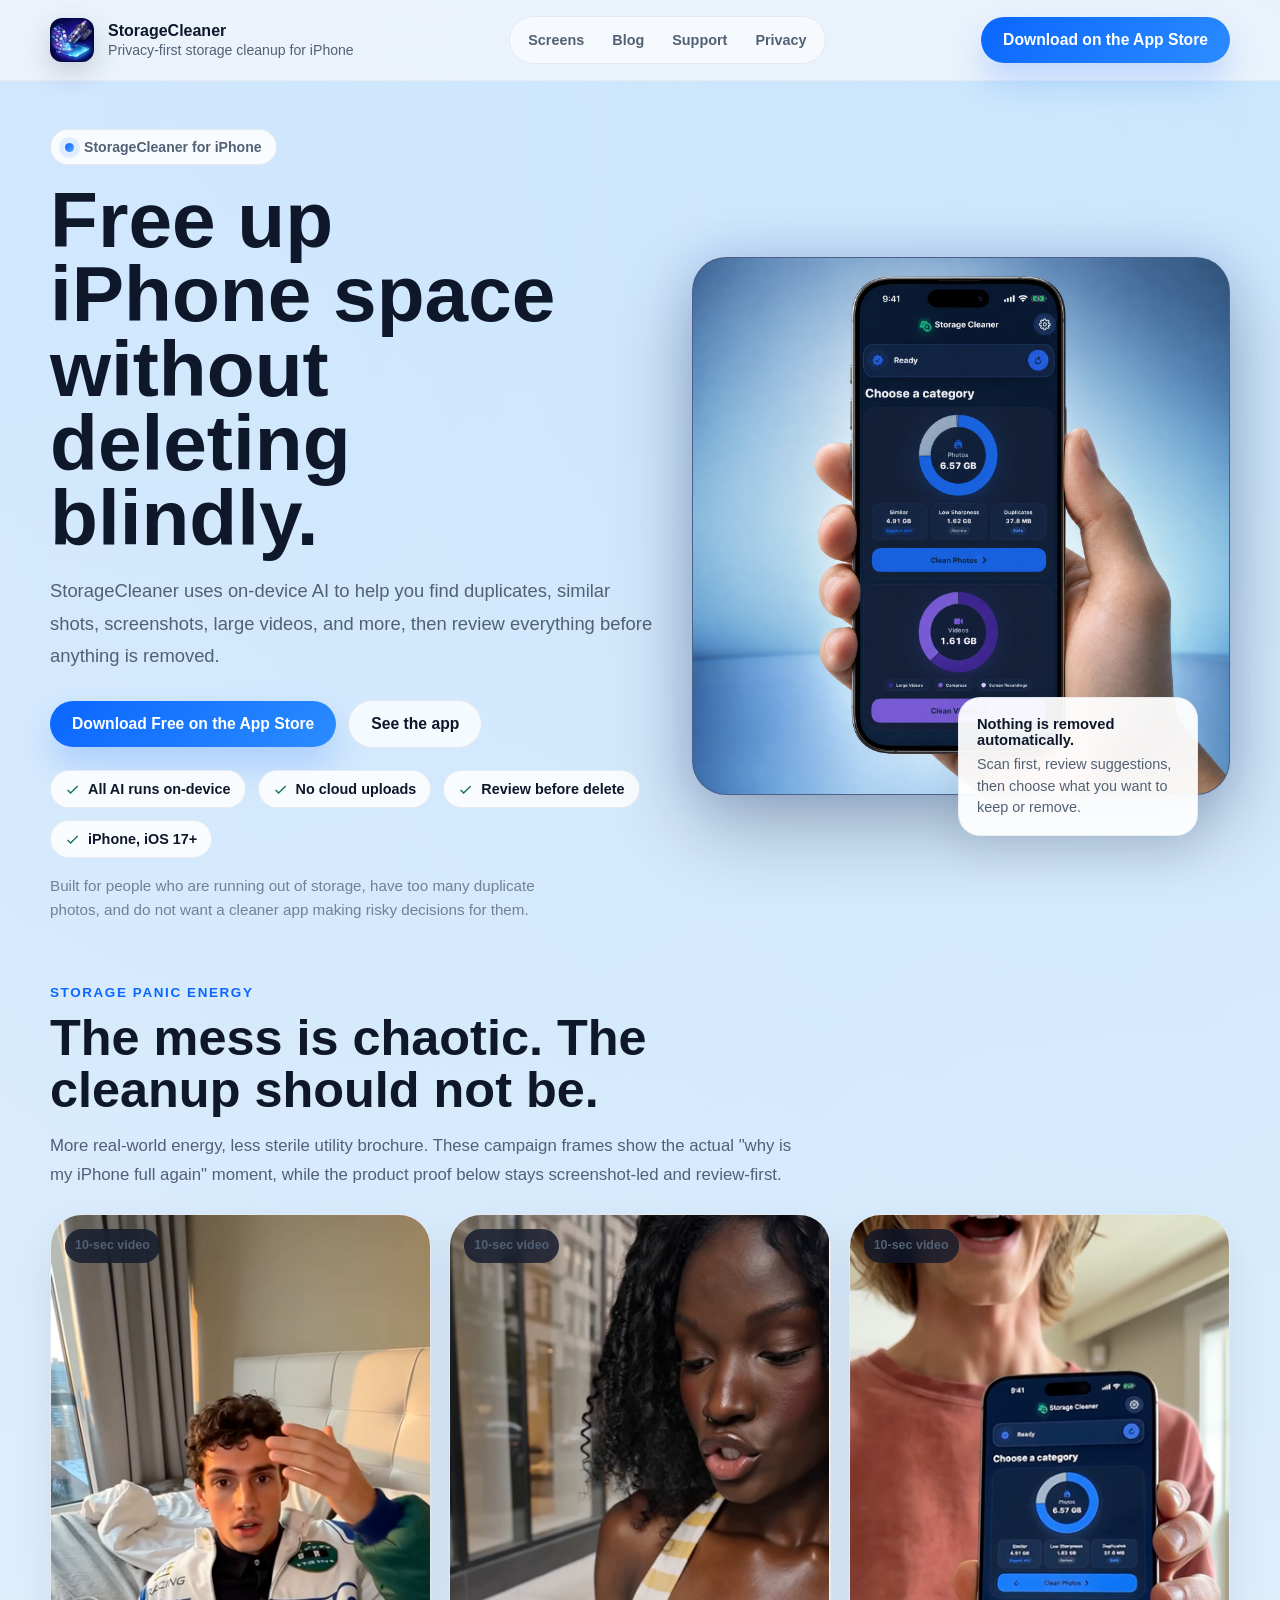
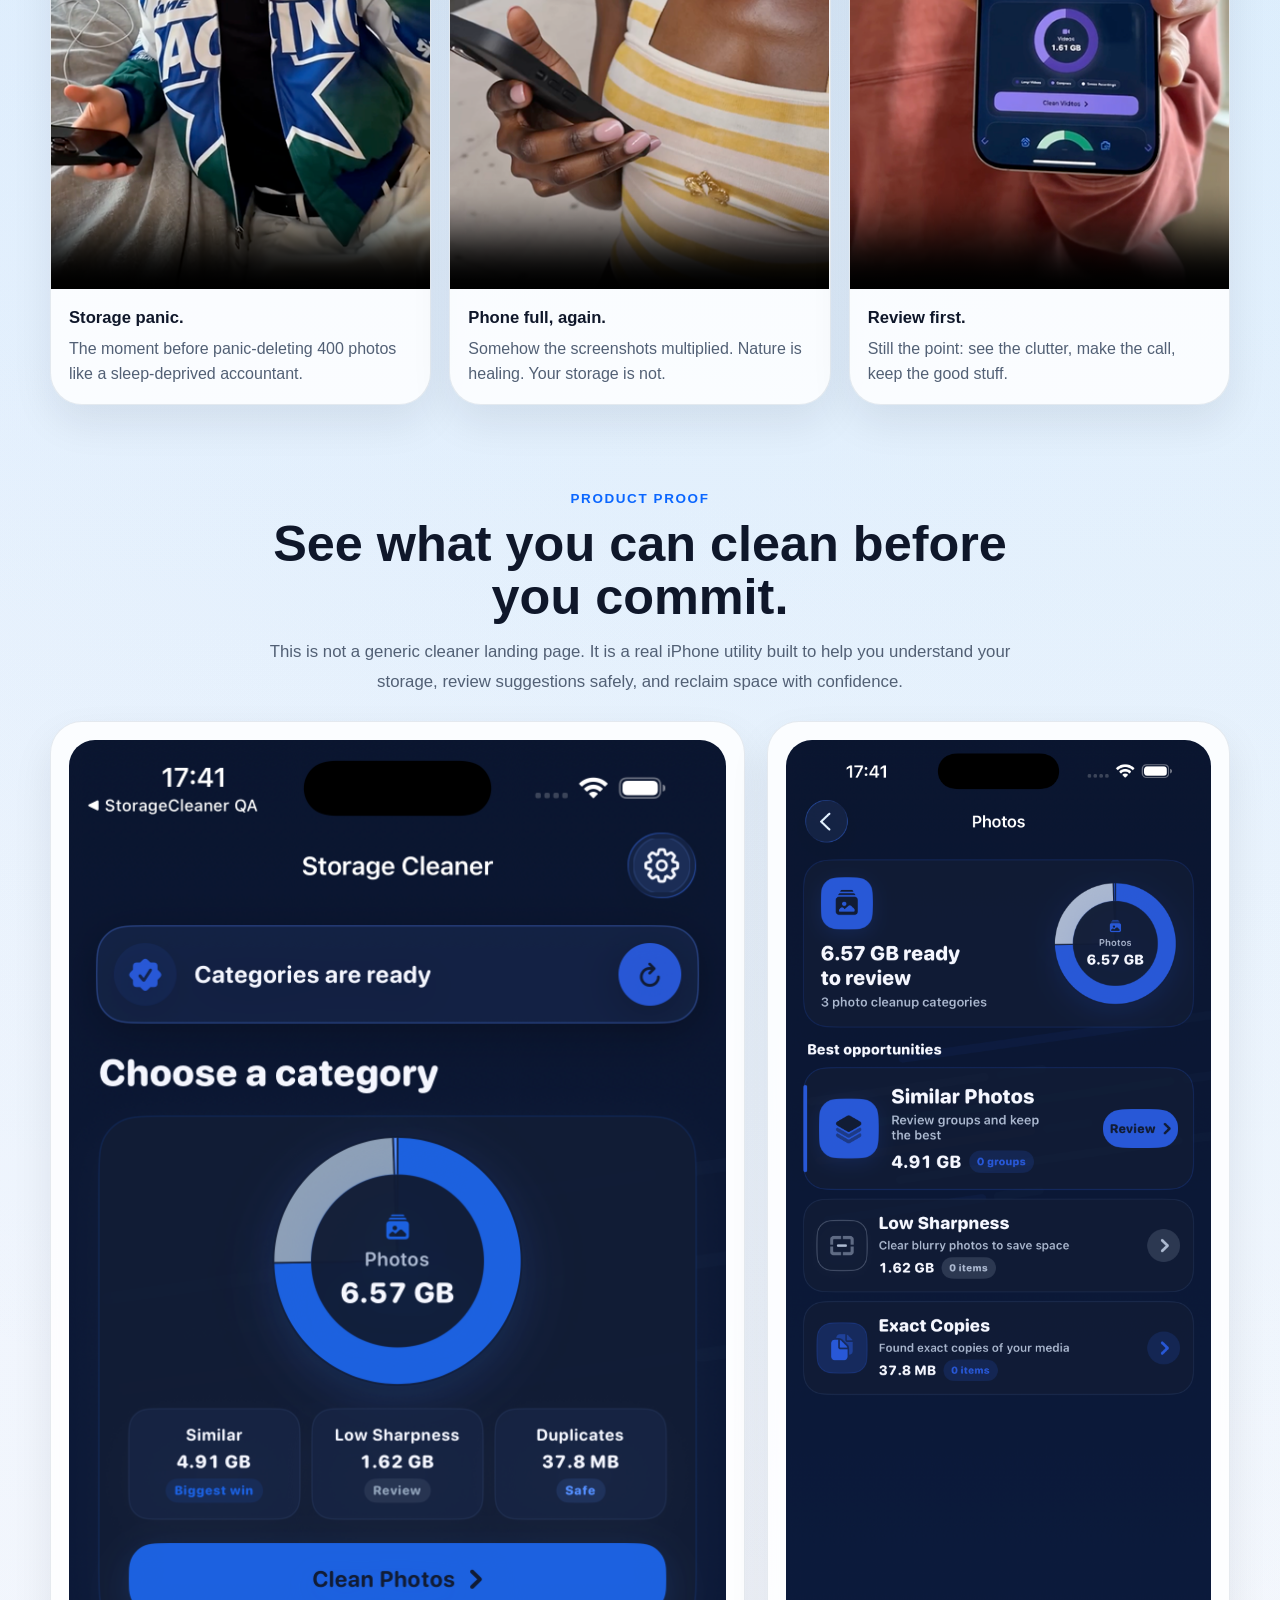
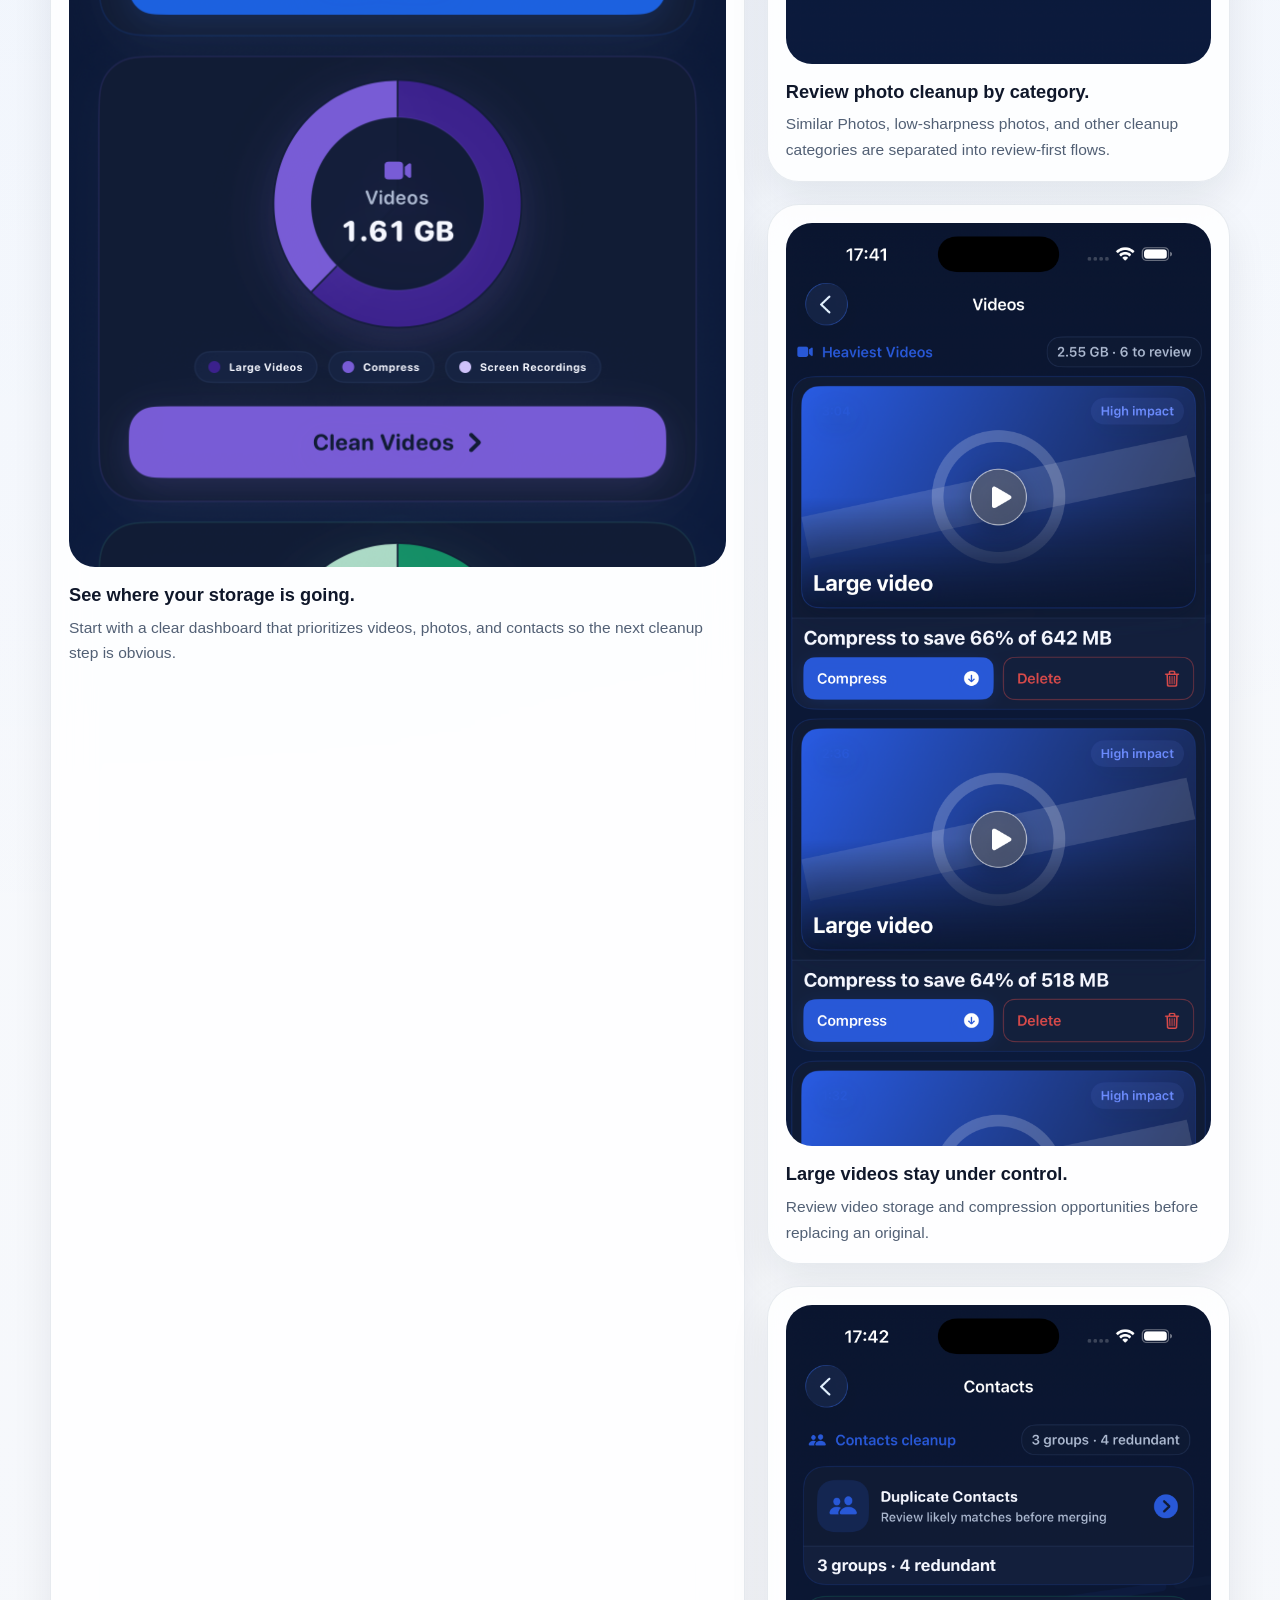
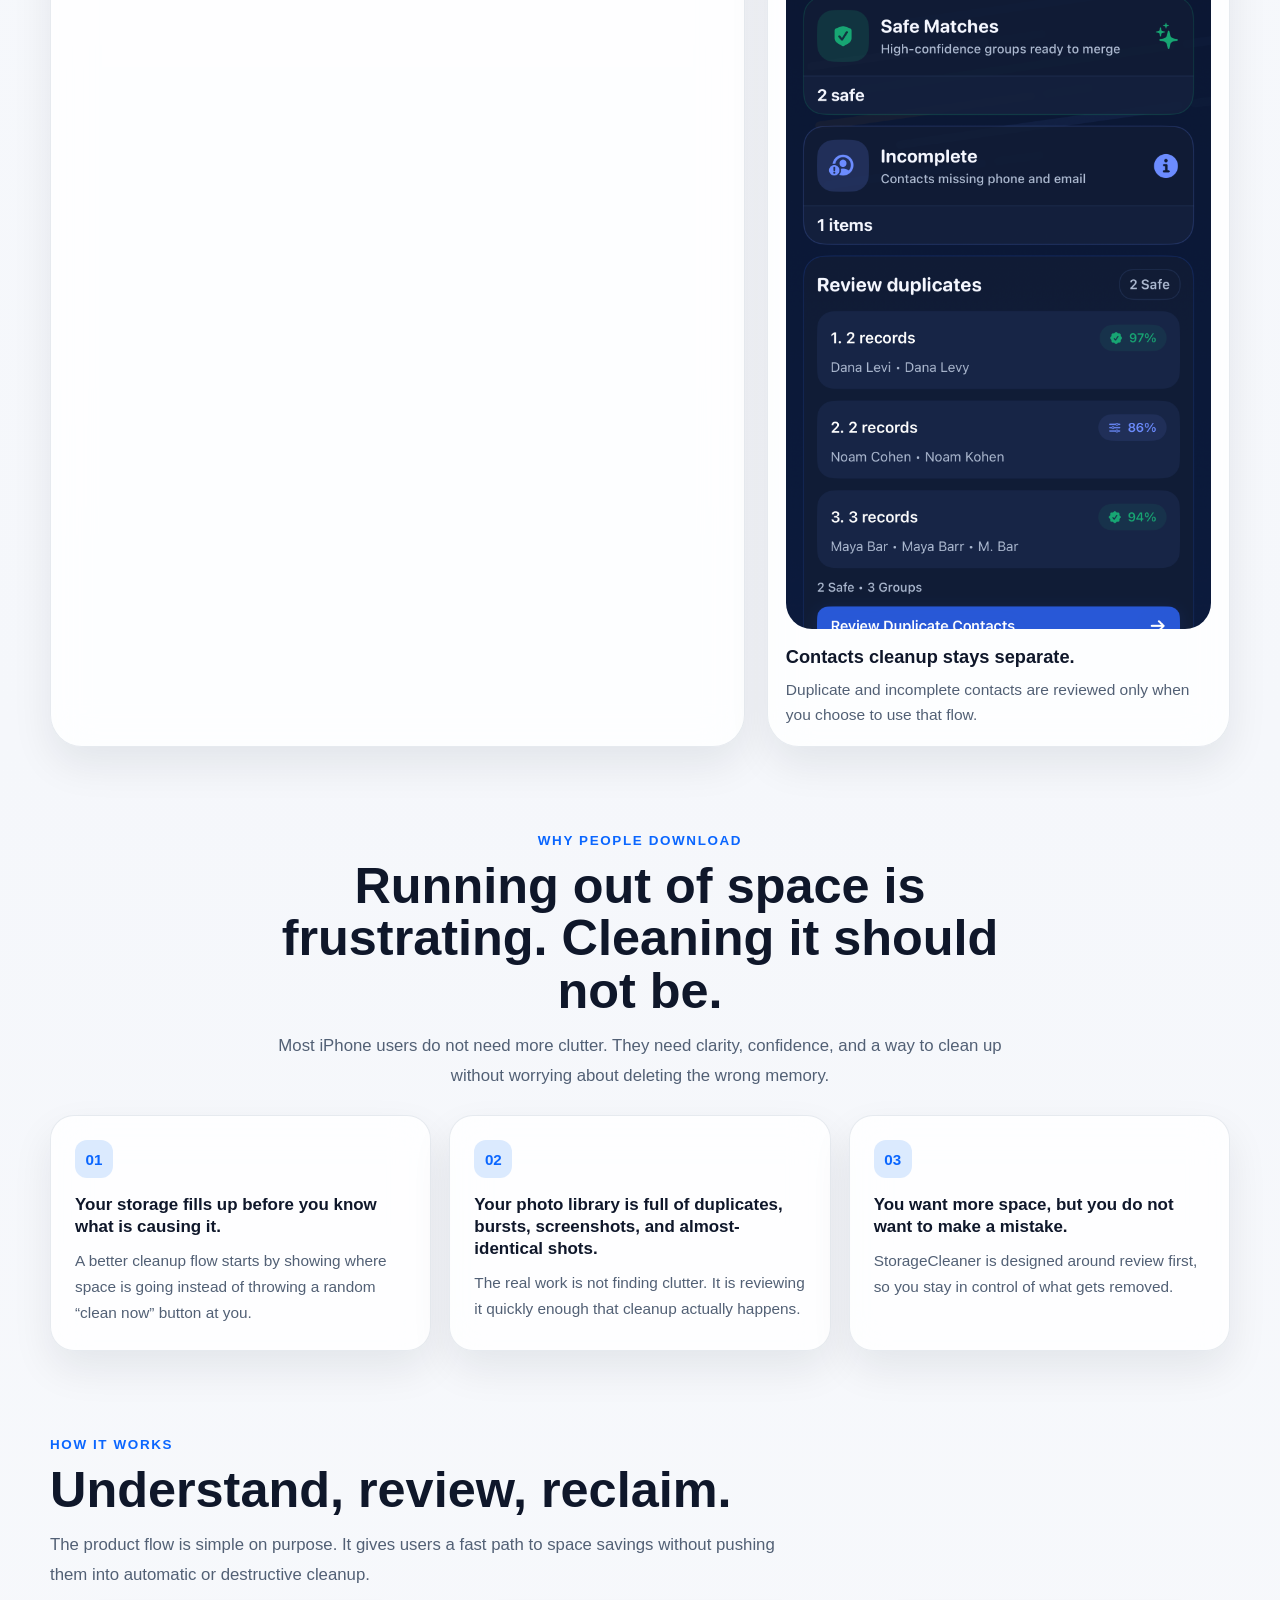
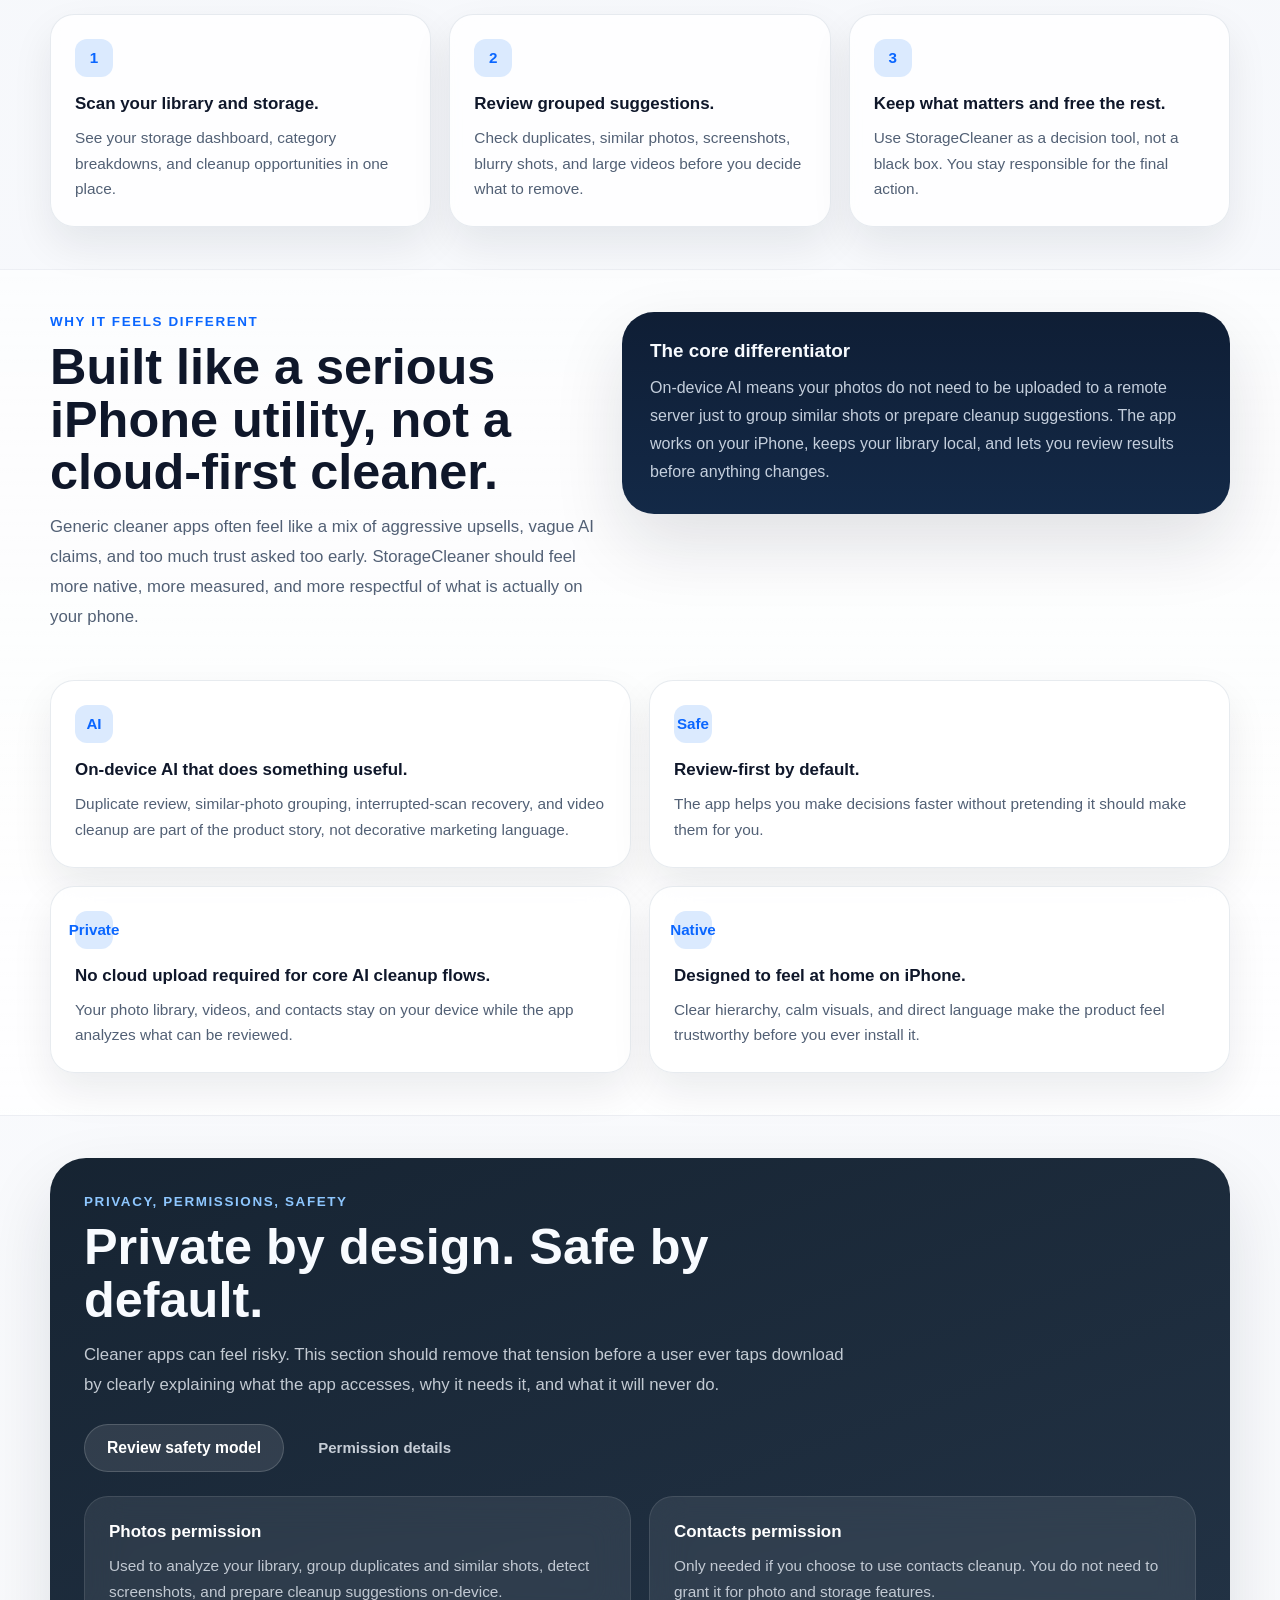
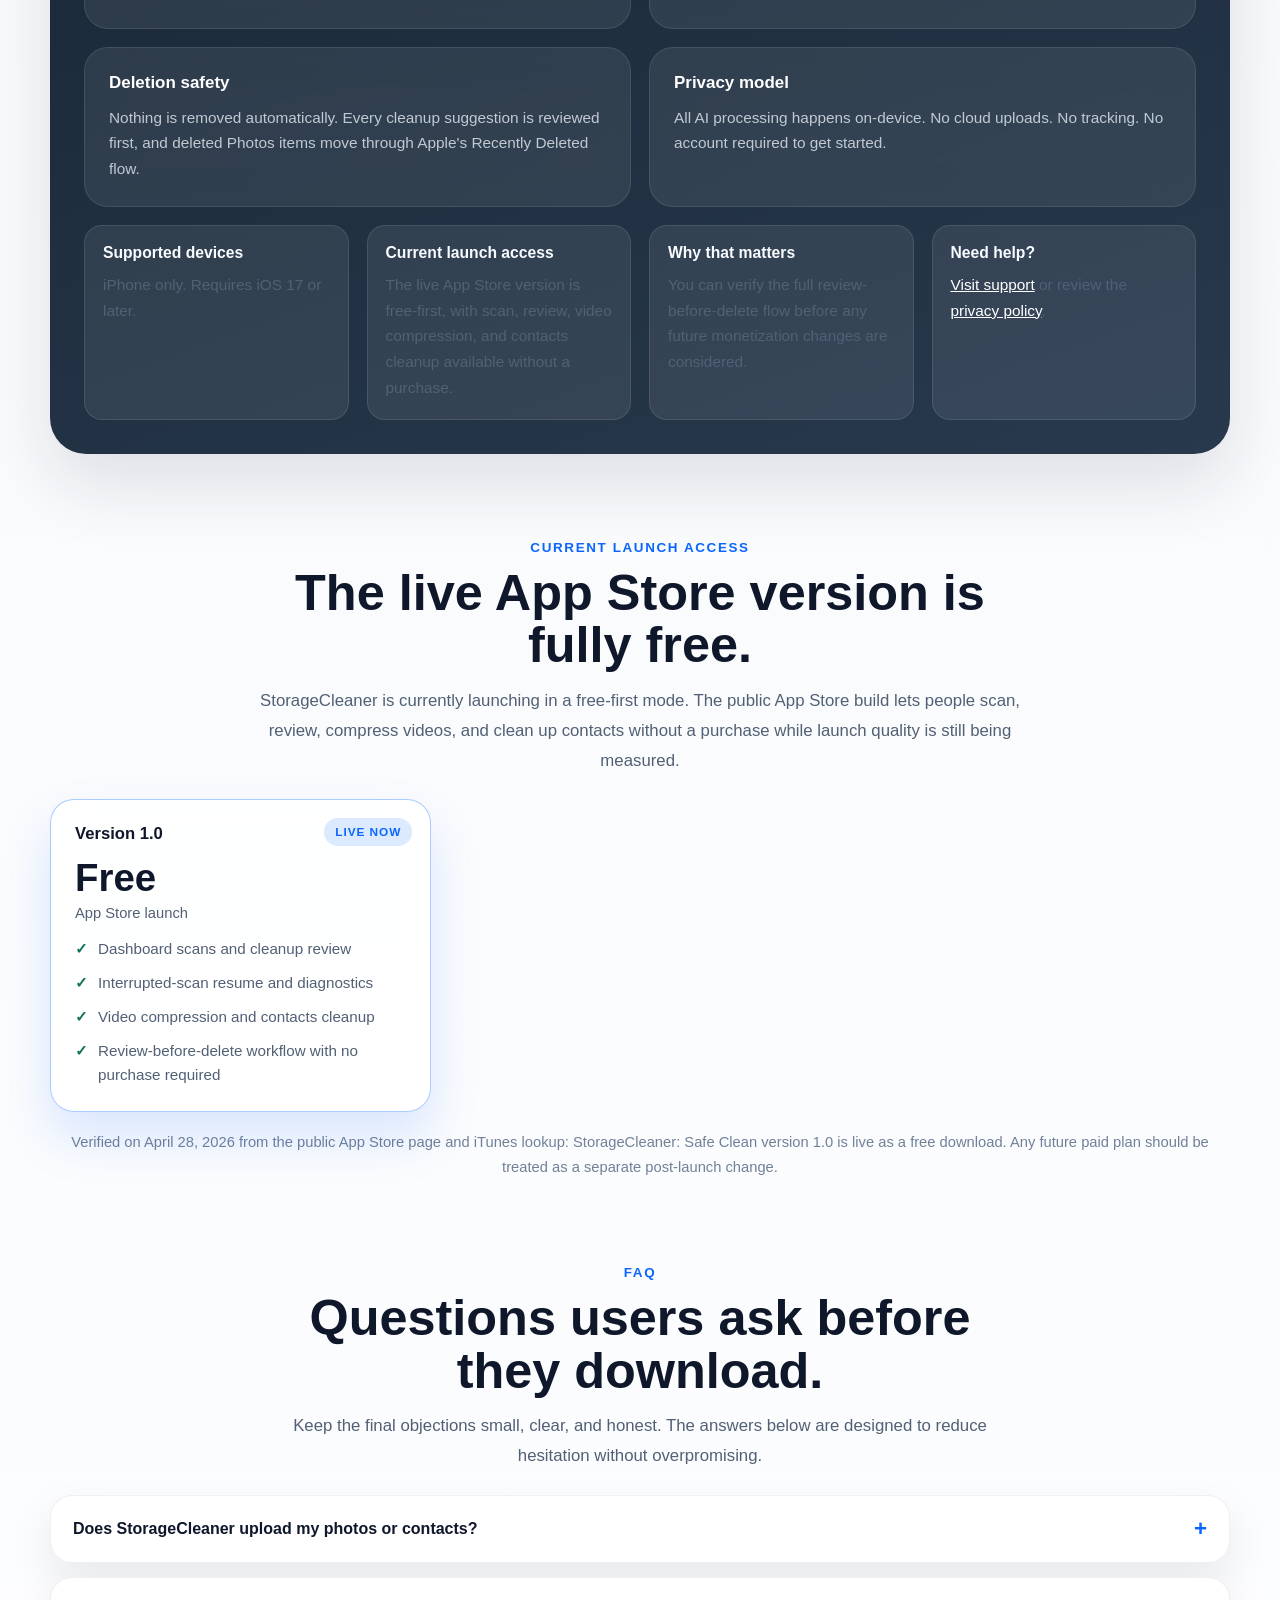
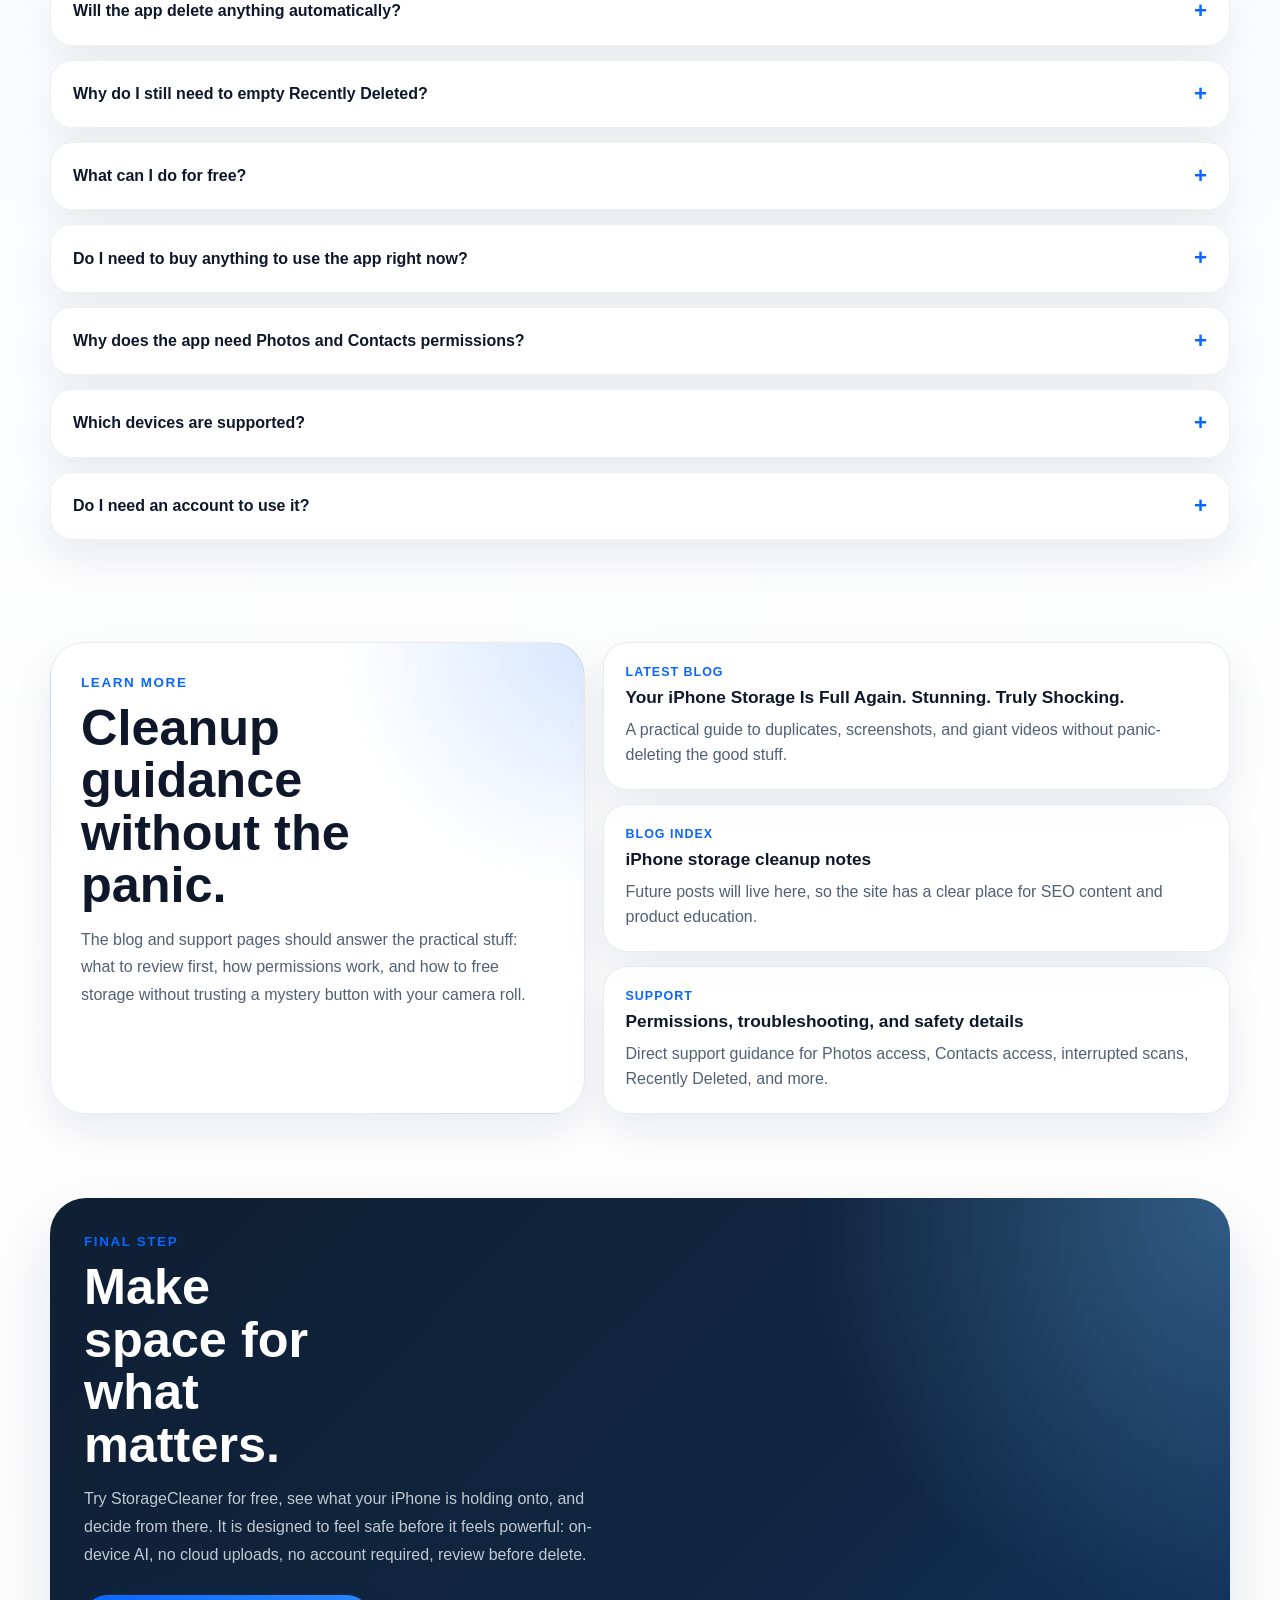
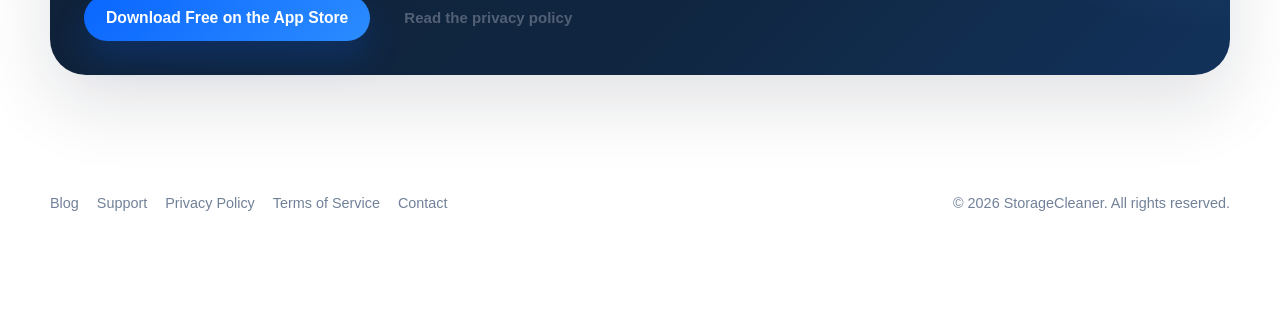
==== commit 685c5777: "Show StorageCleaner campaign videos" ====
--- a/index.html
+++ b/index.html
@@ -422,6 +422,7 @@
         }
 
         .campaign-card {
+            position: relative;
             margin: 0;
             overflow: hidden;
             border: 1px solid var(--border);
@@ -430,11 +431,31 @@
             box-shadow: var(--shadow-md);
         }
 
-        .campaign-card img {
+        .campaign-card img,
+        .campaign-card video {
             display: block;
             width: 100%;
             aspect-ratio: 405 / 720;
             object-fit: cover;
+            background: #0d1b2a;
+        }
+
+        .campaign-card video {
+            cursor: pointer;
+        }
+
+        .video-chip {
+            position: absolute;
+            top: 14px;
+            left: 14px;
+            z-index: 2;
+            padding: 7px 10px;
+            border-radius: 999px;
+            background: rgba(15, 23, 42, 0.78);
+            color: #ffffff;
+            font-size: 0.78rem;
+            font-weight: 800;
+            backdrop-filter: blur(10px);
         }
 
         .campaign-card figcaption {
@@ -1417,21 +1438,30 @@
                 </div>
                 <div class="campaign-grid" aria-label="StorageCleaner campaign frames">
                     <figure class="campaign-card">
-                        <img src="./assets/marketing/storage-panic-poster.png" alt="Person reacting to iPhone storage cleanup stress" width="405" height="720" loading="lazy">
+                        <video autoplay controls muted loop playsinline preload="metadata" poster="./assets/marketing/storage-panic-poster.png" aria-label="StorageCleaner storage panic campaign video with a person reacting to a full iPhone">
+                            <source src="./assets/marketing/storage-panic-skit.mp4#t=2" type="video/mp4">
+                        </video>
+                        <span class="video-chip">10-sec video</span>
                         <figcaption>
                             <strong>Storage panic.</strong>
                             <span>The moment before panic-deleting 400 photos like a sleep-deprived accountant.</span>
                         </figcaption>
                     </figure>
                     <figure class="campaign-card">
-                        <img src="./assets/marketing/street-cleanup-poster.png" alt="Person checking iPhone storage cleanup on the street" width="405" height="720" loading="lazy">
+                        <video autoplay controls muted loop playsinline preload="metadata" poster="./assets/marketing/street-cleanup-poster.png" aria-label="StorageCleaner street interview campaign video about iPhone storage cleanup">
+                            <source src="./assets/marketing/street-interview.mp4" type="video/mp4">
+                        </video>
+                        <span class="video-chip">10-sec video</span>
                         <figcaption>
                             <strong>Phone full, again.</strong>
                             <span>Somehow the screenshots multiplied. Nature is healing. Your storage is not.</span>
                         </figcaption>
                     </figure>
                     <figure class="campaign-card">
-                        <img src="./assets/marketing/review-cleanup-poster.png" alt="StorageCleaner campaign frame about reviewing cleanup suggestions" width="405" height="720" loading="lazy">
+                        <video autoplay controls muted loop playsinline preload="metadata" poster="./assets/marketing/review-cleanup-poster.png" aria-label="StorageCleaner review-first campaign video showing the app on a phone">
+                            <source src="./assets/marketing/demo-review.mp4#t=8" type="video/mp4">
+                        </video>
+                        <span class="video-chip">10-sec video</span>
                         <figcaption>
                             <strong>Review first.</strong>
                             <span>Still the point: see the clutter, make the call, keep the good stuff.</span>
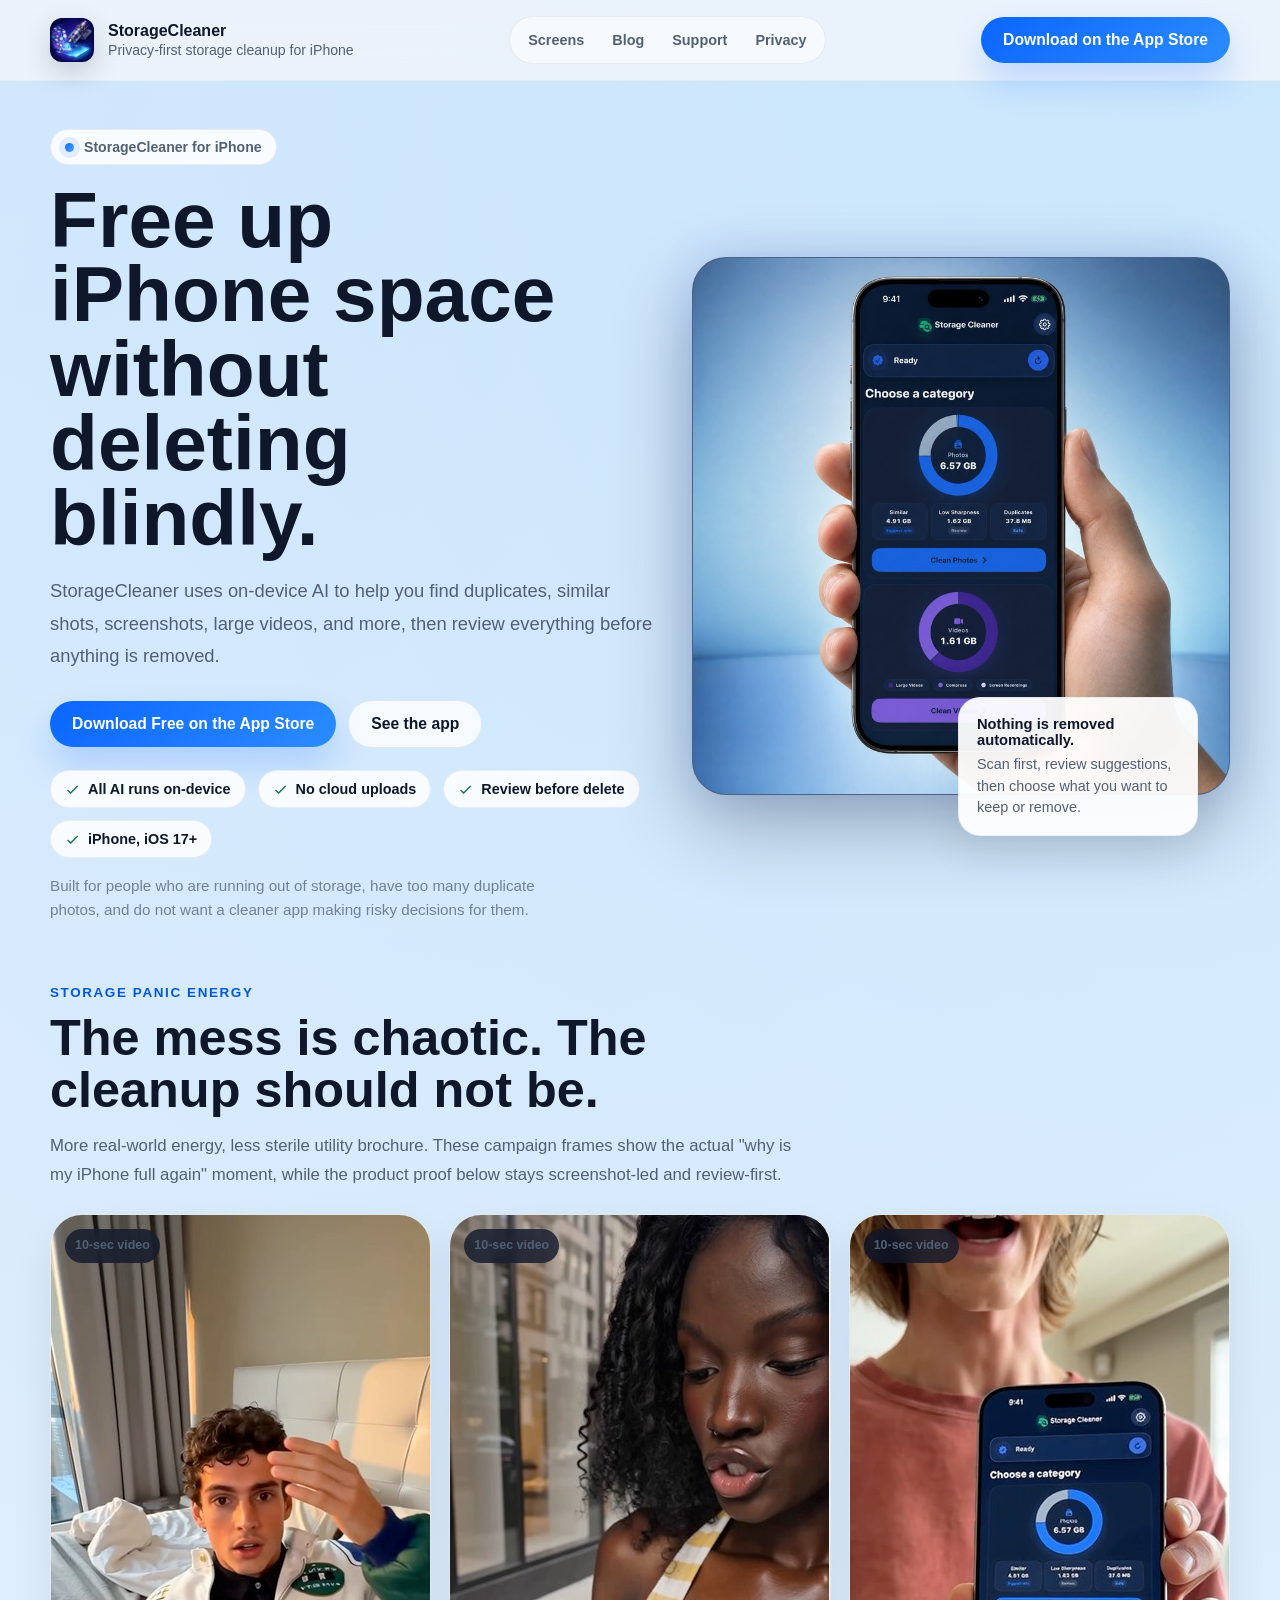
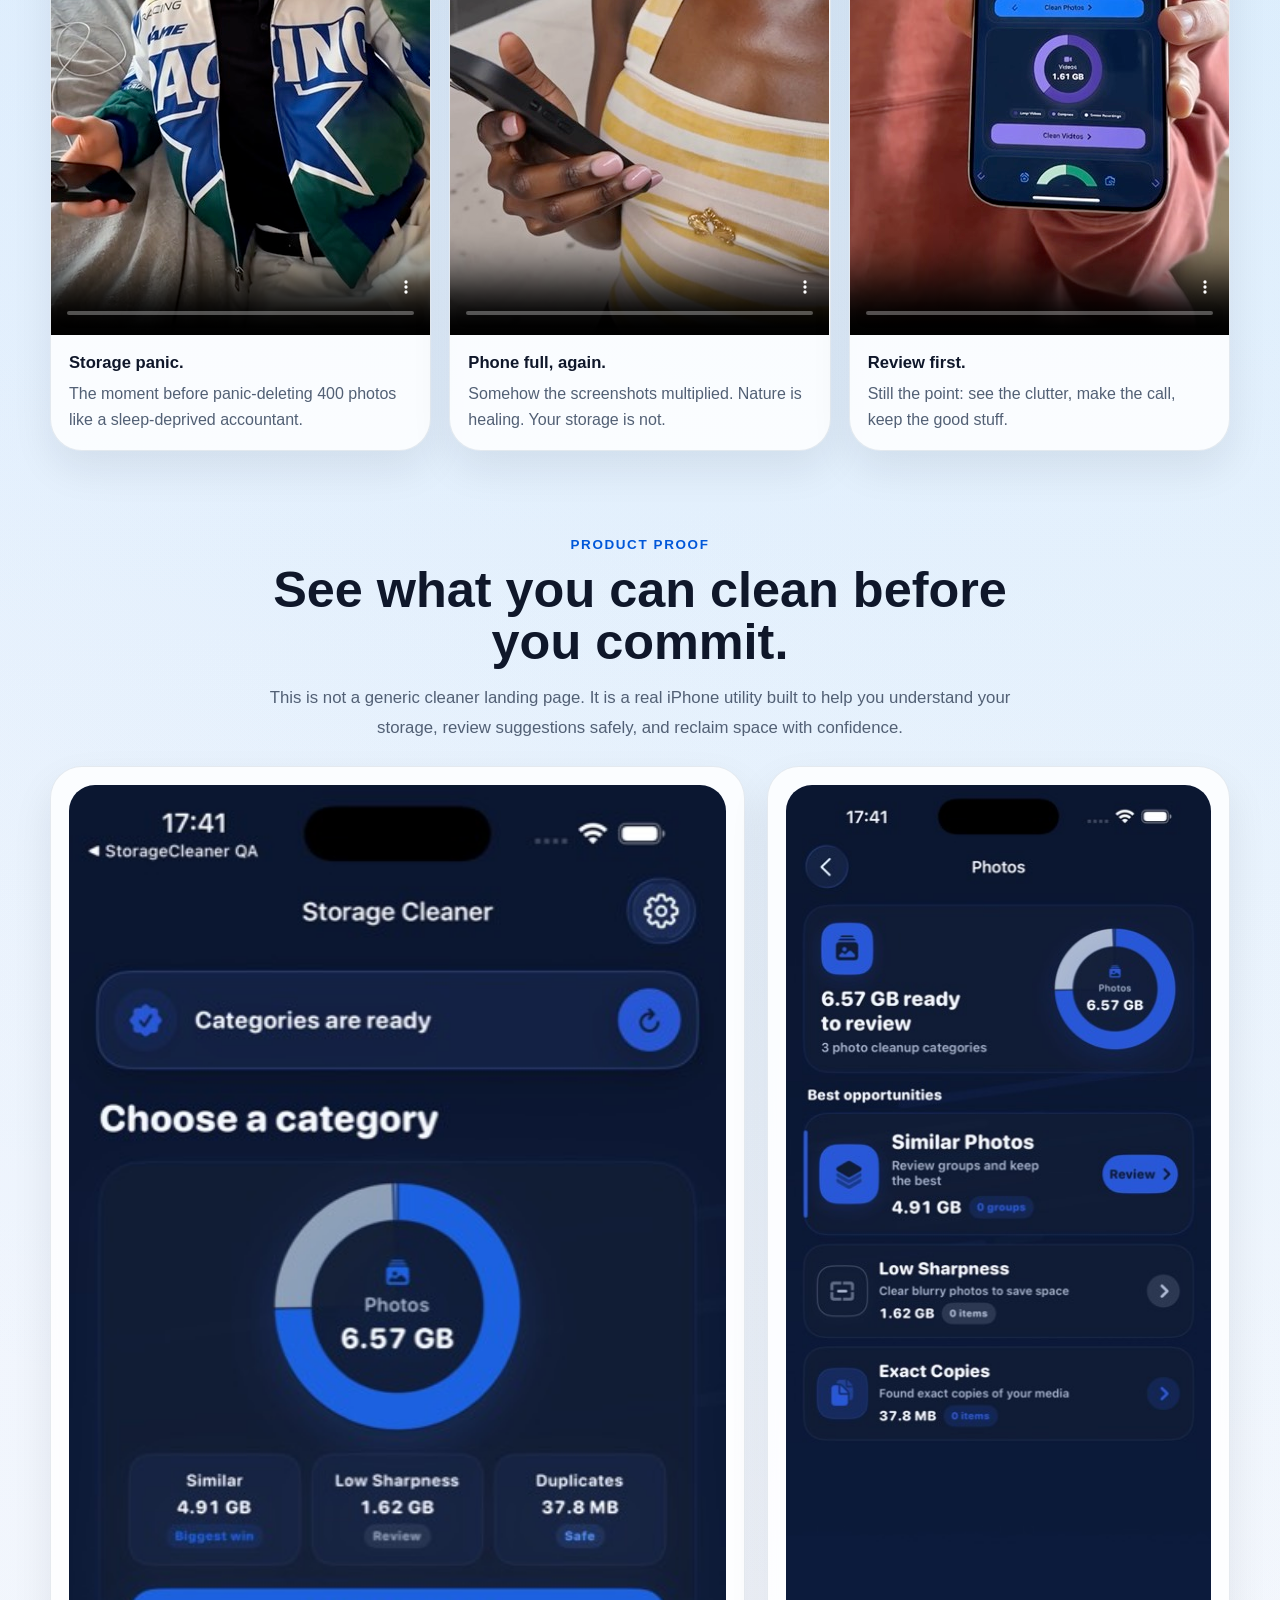
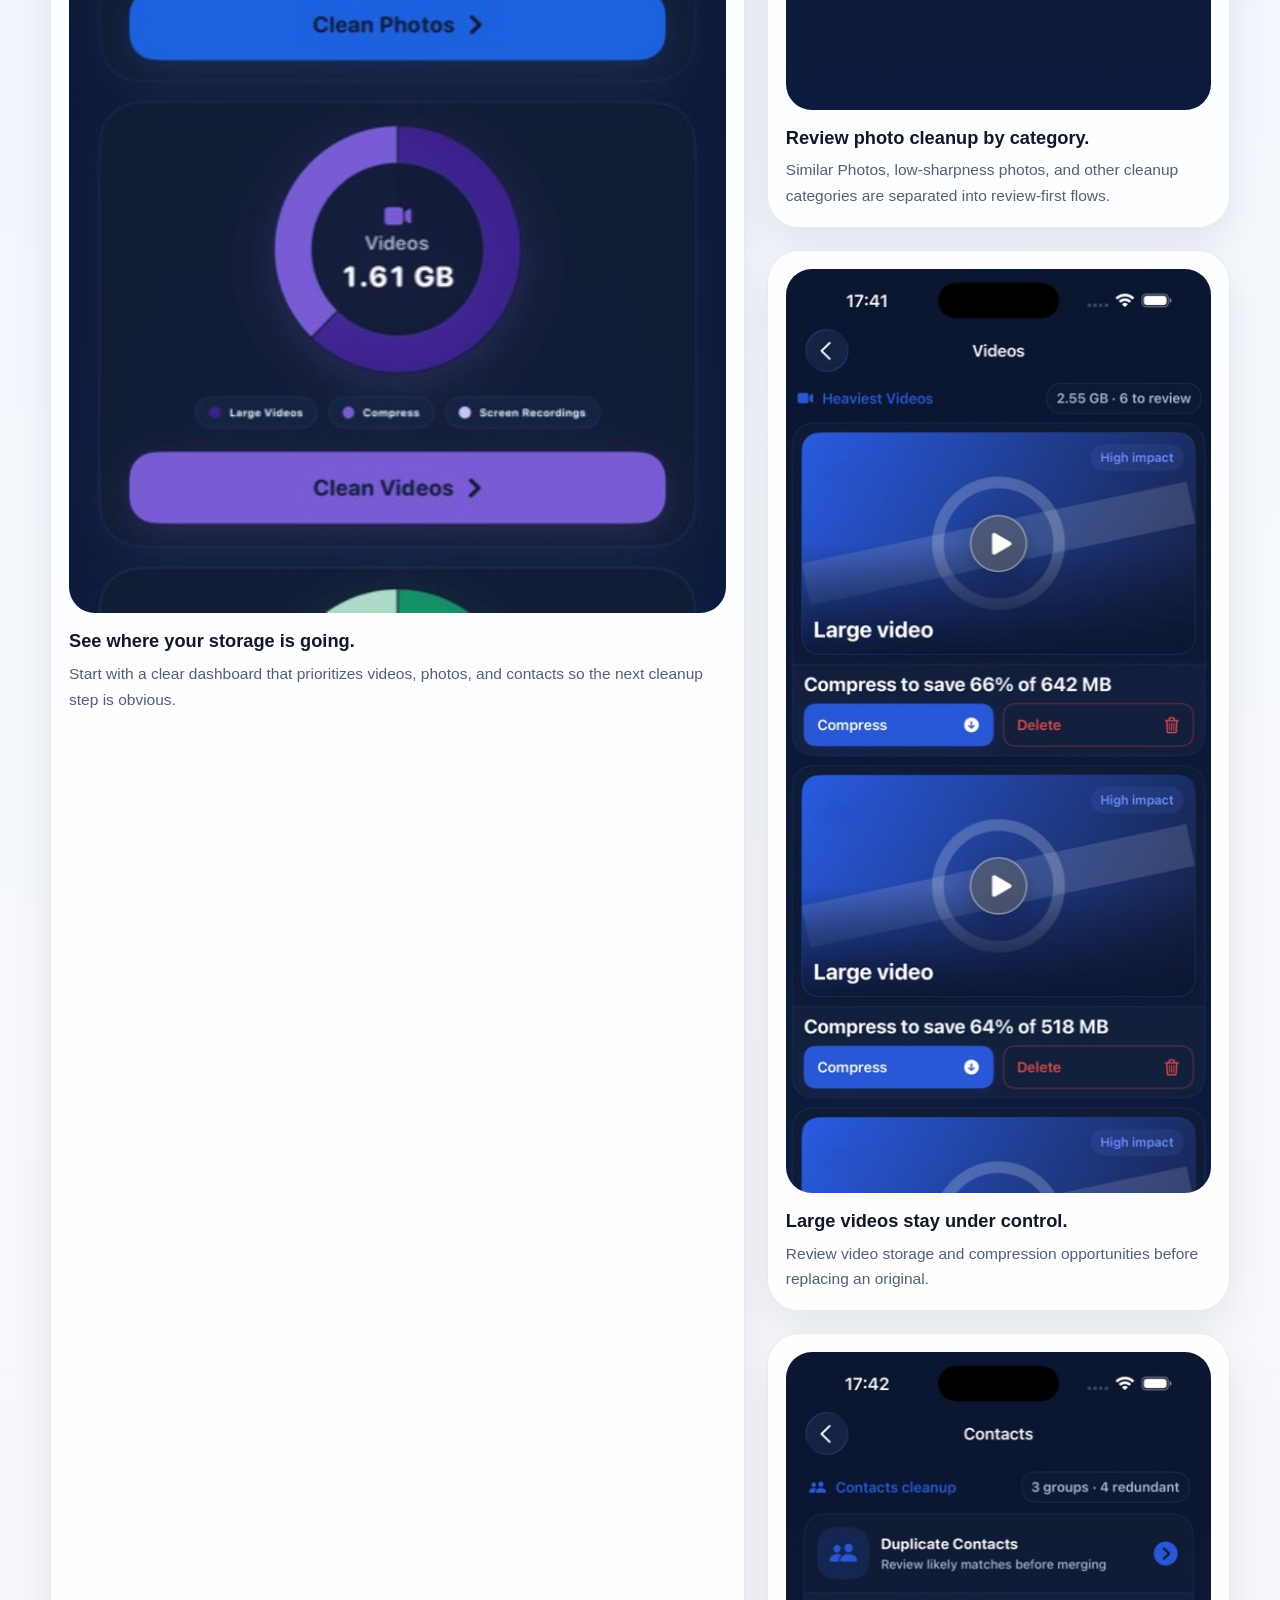
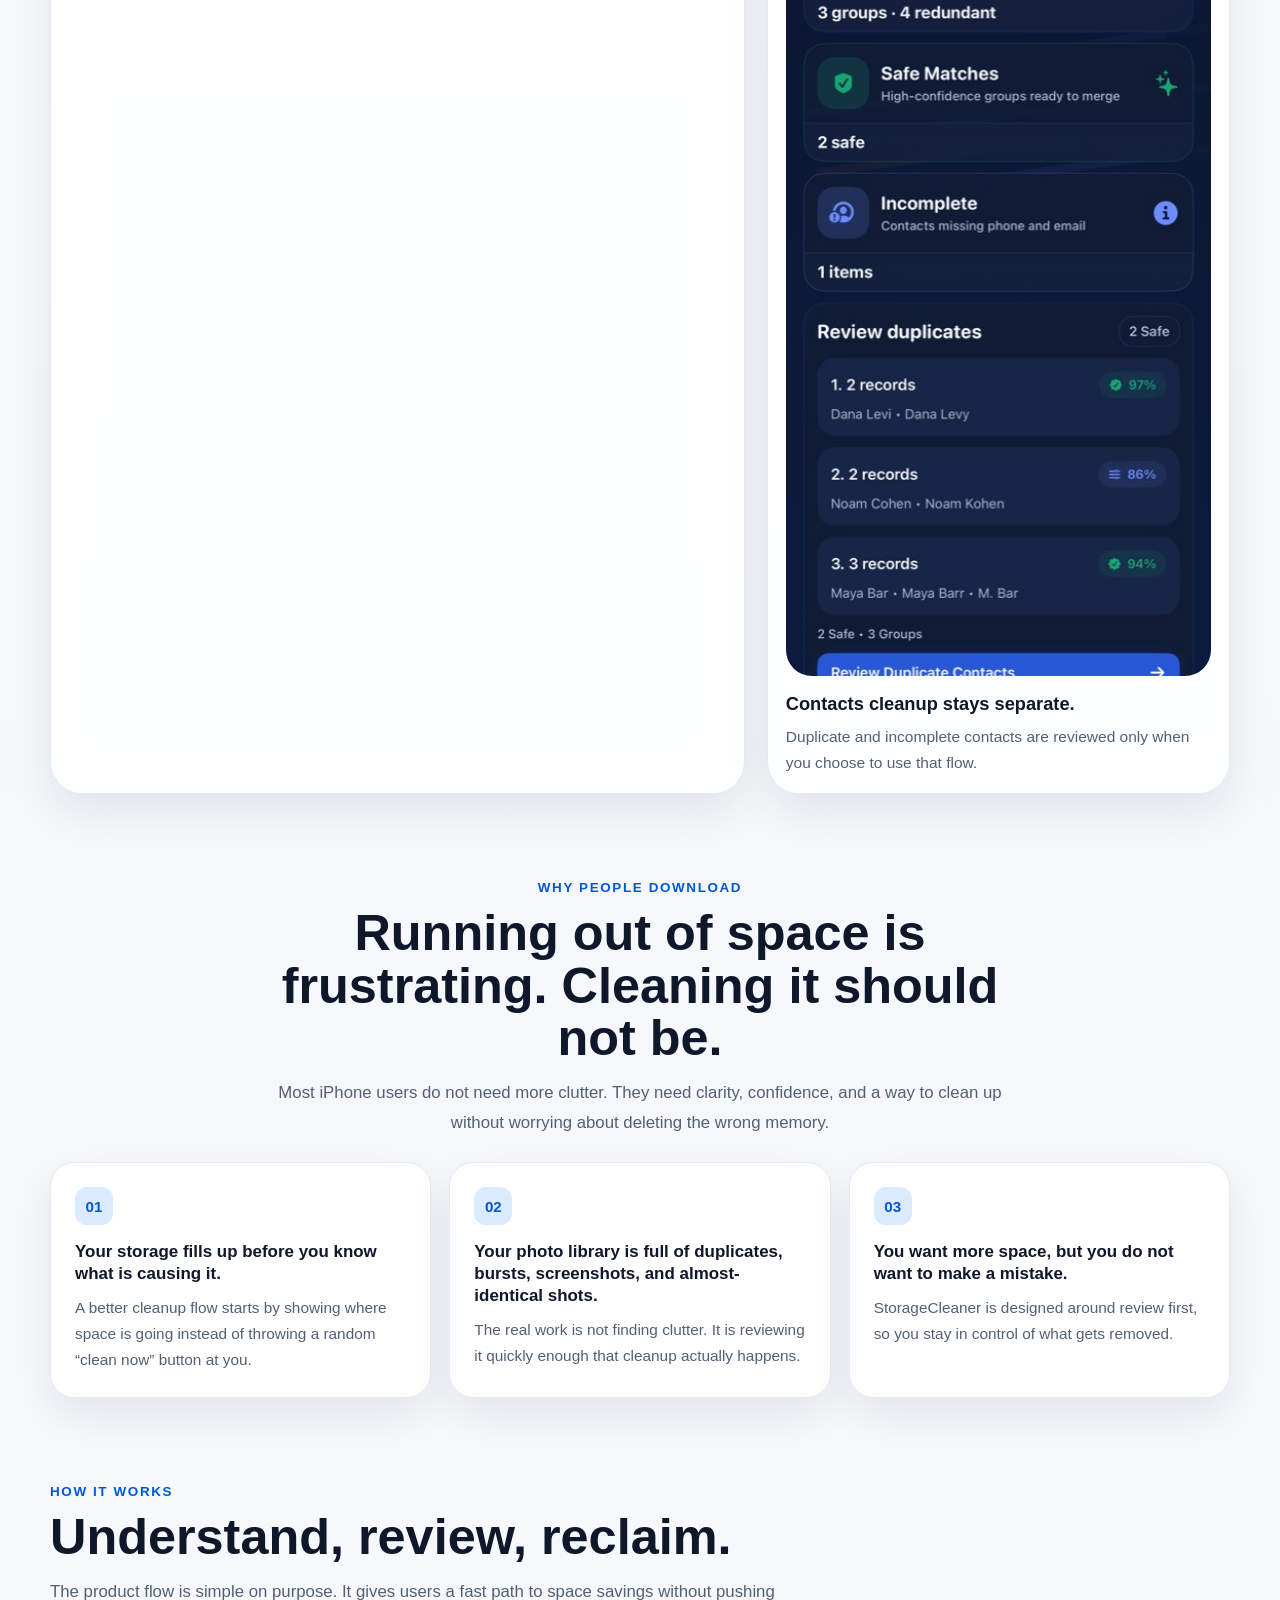
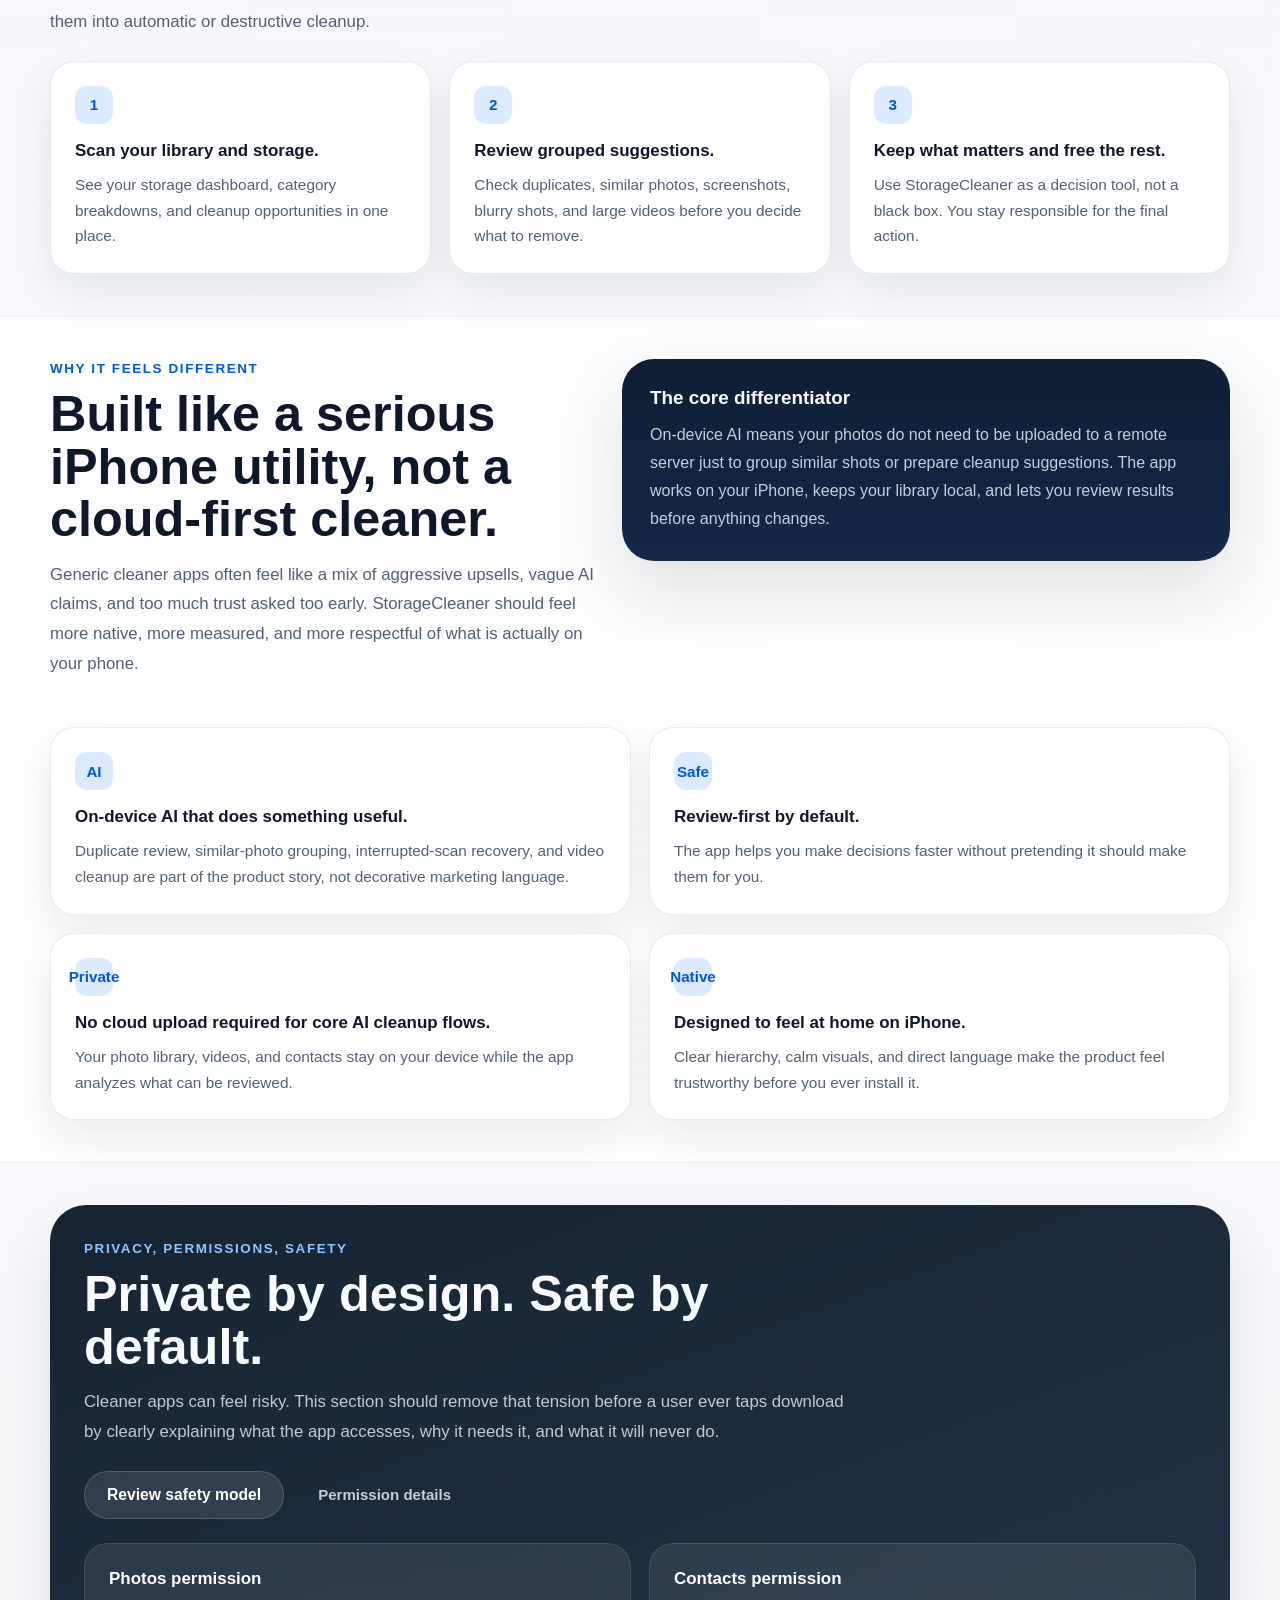
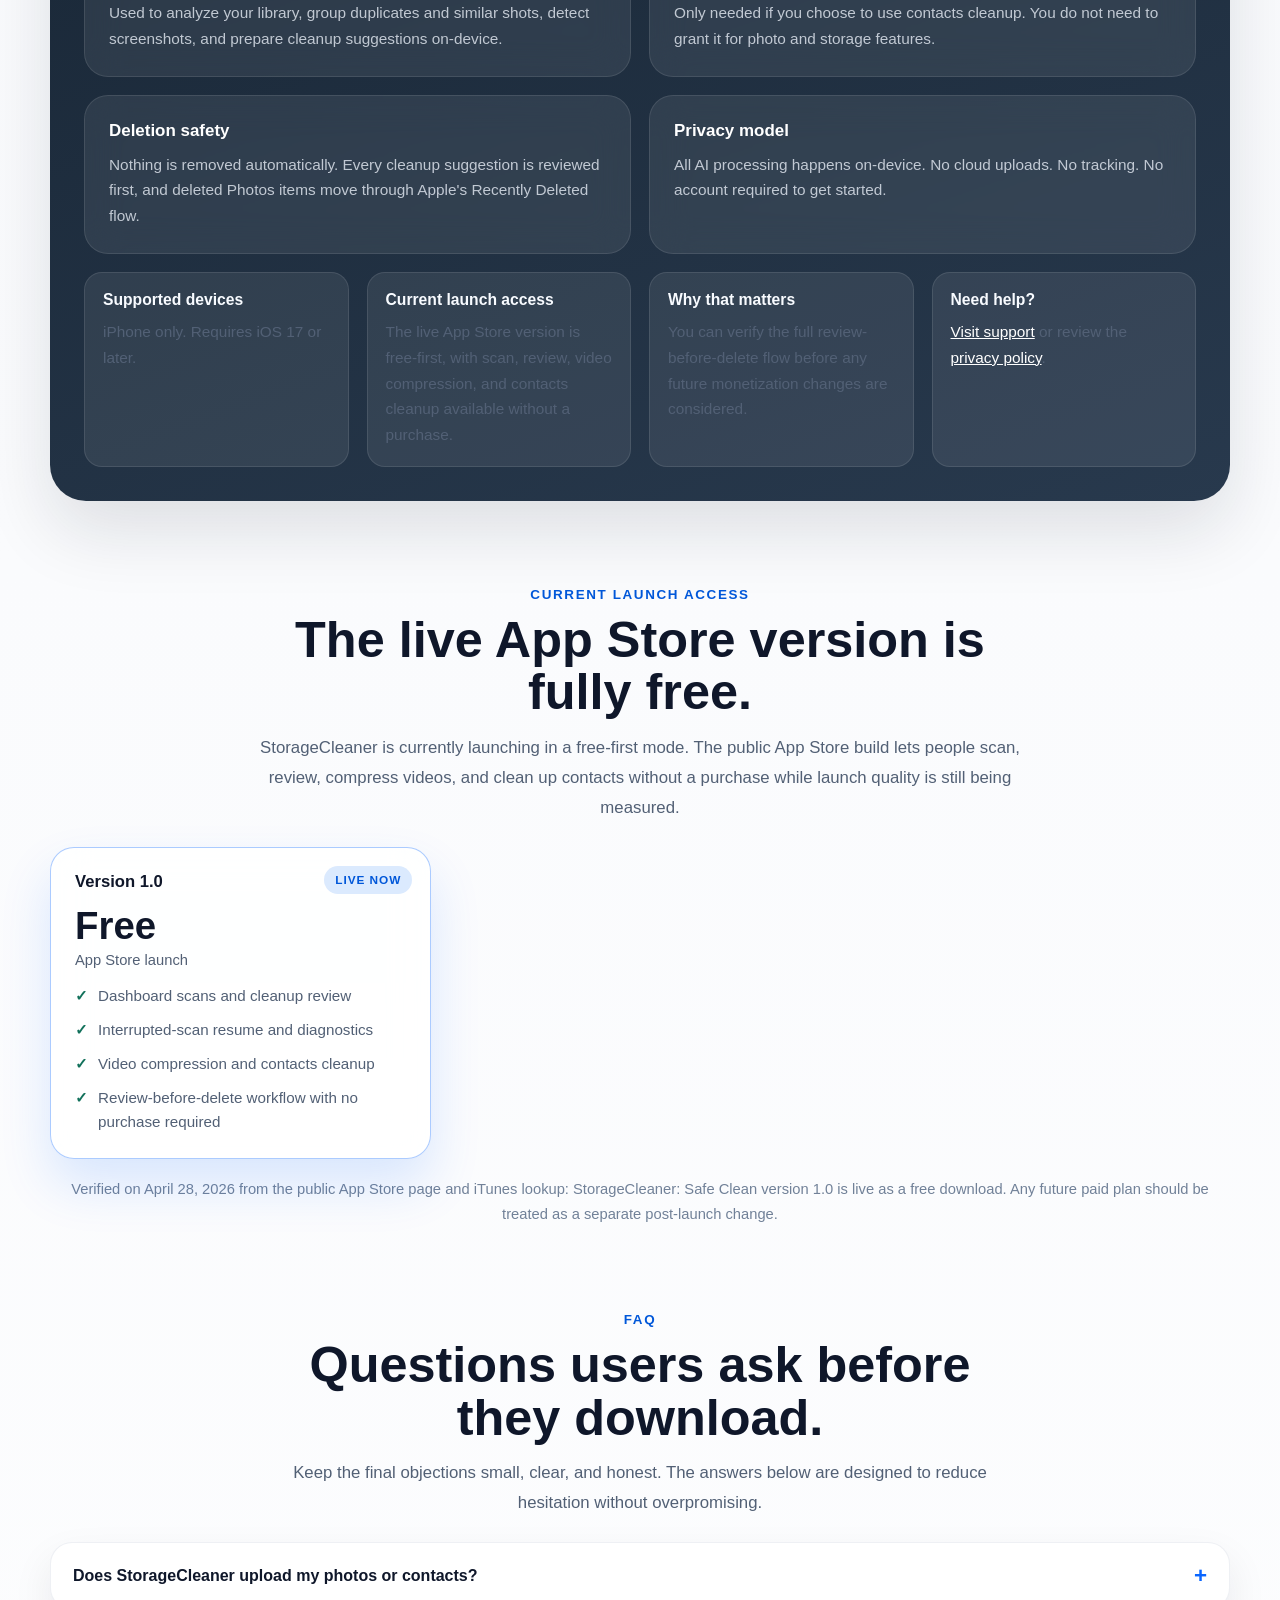
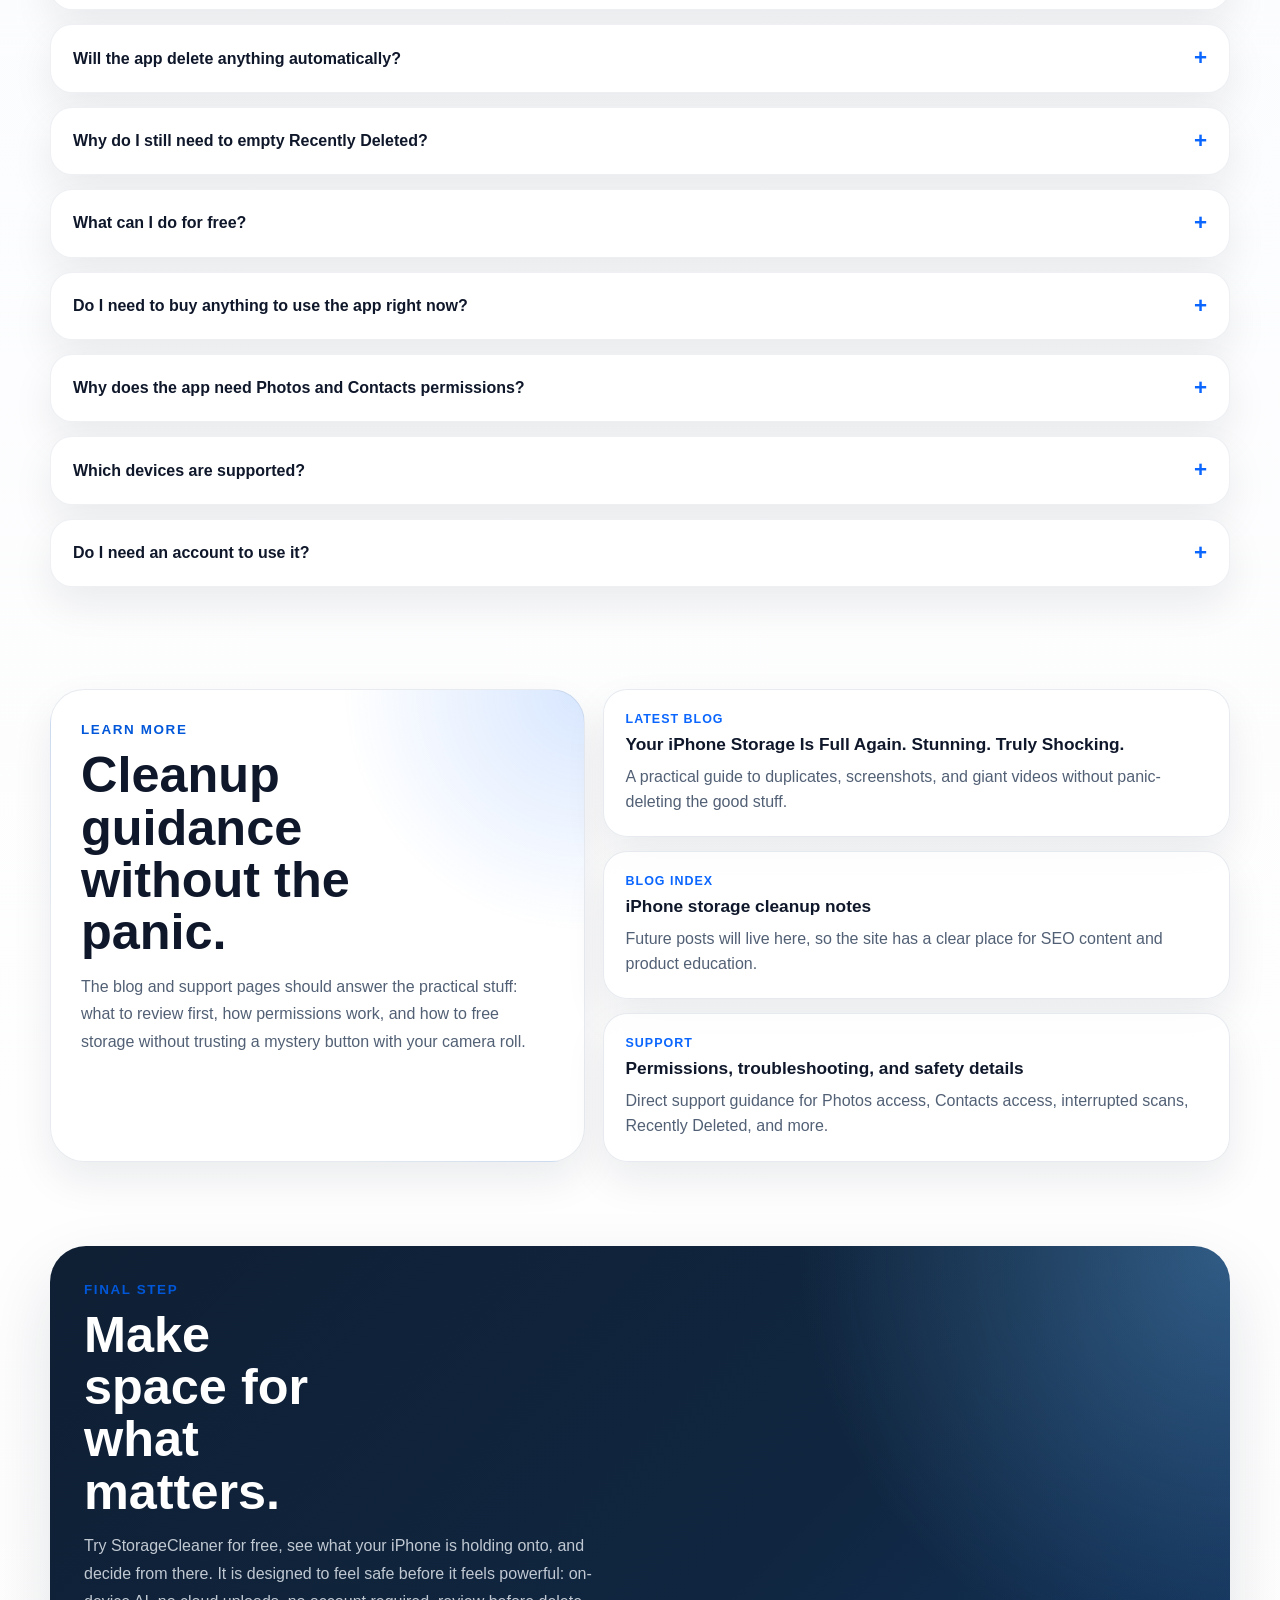
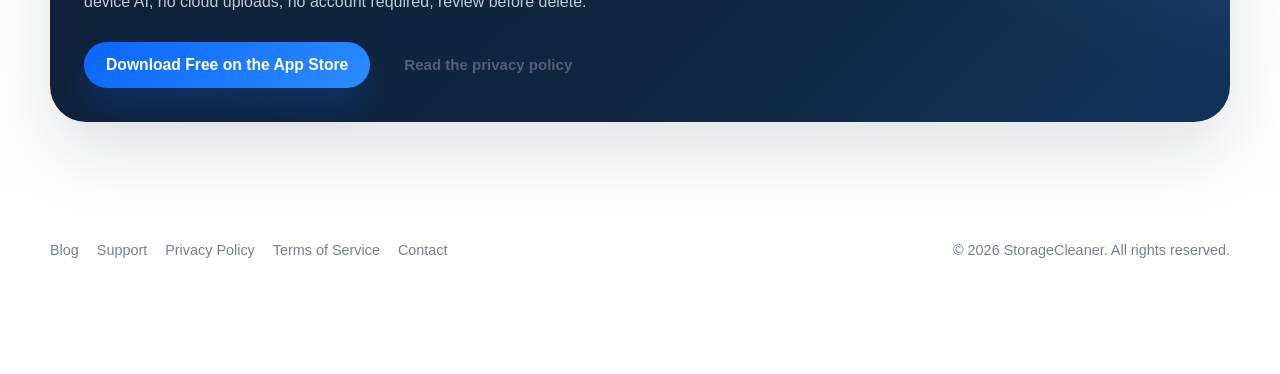
==== commit e6ffb0a8: "Optimize StorageCleaner site media delivery" ====
--- a/index.html
+++ b/index.html
@@ -16,11 +16,11 @@
     >
     <meta property="og:type" content="website">
     <meta property="og:url" content="https://storagecleaner.mesikalabs.com/">
-    <meta property="og:image" content="https://storagecleaner.mesikalabs.com/assets/marketing/storagecleaner-chaos-hero.jpg">
+    <meta property="og:image" content="https://storagecleaner.mesikalabs.com/assets/marketing/storagecleaner-chaos-hero-web.jpg">
     <meta property="og:image:alt" content="StorageCleaner app shown on an iPhone during a busy storage cleanup moment">
     <link rel="canonical" href="https://storagecleaner.mesikalabs.com/">
-    <link rel="icon" href="/assets/app/icon.png" type="image/png">
-    <link rel="apple-touch-icon" href="/assets/app/icon.png">
+    <link rel="icon" href="/assets/app/icon-192.png?v=20260531perf" type="image/png">
+    <link rel="apple-touch-icon" href="/assets/app/icon-192.png?v=20260531perf">
     <style>
         :root {
             --bg: #f5f7fb;
@@ -491,7 +491,7 @@
         .section-label {
             display: inline-block;
             margin-bottom: 12px;
-            color: var(--accent);
+            color: var(--accent-deep);
             font-size: 0.84rem;
             font-weight: 700;
             letter-spacing: 0.12em;
@@ -626,7 +626,7 @@
             border-radius: 12px;
             margin-bottom: 16px;
             background: var(--accent-soft);
-            color: var(--accent);
+            color: var(--accent-deep);
             font-weight: 700;
             font-size: 0.95rem;
         }
@@ -775,7 +775,7 @@
             right: 18px;
             border-radius: 999px;
             background: var(--accent-soft);
-            color: var(--accent);
+            color: var(--accent-deep);
             padding: 7px 11px;
             font-size: 0.74rem;
             font-weight: 700;
@@ -1353,8 +1353,8 @@
 <body>
     <header class="topbar">
         <div class="topbar-inner">
-            <a class="brand" href="#top" aria-label="StorageCleaner home">
-                <img class="brand-icon" src="./assets/app/icon.png" alt="StorageCleaner app icon" width="1024" height="1024">
+            <a class="brand" href="#top">
+                <img class="brand-icon" src="./assets/app/icon-192.png?v=20260531perf" alt="" width="192" height="192">
                 <div class="brand-copy">
                     <div class="brand-name">StorageCleaner</div>
                     <div class="brand-subtitle">Privacy-first storage cleanup for iPhone</div>
@@ -1416,7 +1416,7 @@
                 <div class="hero-visual hero-visual-chaos">
                     <div class="hero-glow"></div>
                     <figure class="chaos-frame">
-                        <img src="./assets/marketing/storagecleaner-chaos-hero.jpg" alt="StorageCleaner app shown on an iPhone during a busy storage cleanup moment" width="1600" height="1600" fetchpriority="high">
+                        <img src="./assets/marketing/storagecleaner-chaos-hero-web.jpg?v=20260531perf" alt="StorageCleaner app shown on an iPhone during a busy storage cleanup moment" width="900" height="900" fetchpriority="high">
                     </figure>
                     <div class="floating-note">
                         <strong>Nothing is removed automatically.</strong>
@@ -1438,7 +1438,7 @@
                 </div>
                 <div class="campaign-grid" aria-label="StorageCleaner campaign frames">
                     <figure class="campaign-card">
-                        <video autoplay controls muted loop playsinline preload="metadata" poster="./assets/marketing/storage-panic-poster.png" aria-label="StorageCleaner storage panic campaign video with a person reacting to a full iPhone">
+                        <video controls muted playsinline preload="none" poster="./assets/marketing/storage-panic-poster.jpg?v=20260531perf" width="405" height="720" aria-label="StorageCleaner storage panic campaign video with a person reacting to a full iPhone">
                             <source src="./assets/marketing/storage-panic-skit.mp4#t=2" type="video/mp4">
                         </video>
                         <span class="video-chip">10-sec video</span>
@@ -1448,7 +1448,7 @@
                         </figcaption>
                     </figure>
                     <figure class="campaign-card">
-                        <video autoplay controls muted loop playsinline preload="metadata" poster="./assets/marketing/street-cleanup-poster.png" aria-label="StorageCleaner street interview campaign video about iPhone storage cleanup">
+                        <video controls muted playsinline preload="none" poster="./assets/marketing/street-cleanup-poster.jpg?v=20260531perf" width="405" height="720" aria-label="StorageCleaner street interview campaign video about iPhone storage cleanup">
                             <source src="./assets/marketing/street-interview.mp4" type="video/mp4">
                         </video>
                         <span class="video-chip">10-sec video</span>
@@ -1458,7 +1458,7 @@
                         </figcaption>
                     </figure>
                     <figure class="campaign-card">
-                        <video autoplay controls muted loop playsinline preload="metadata" poster="./assets/marketing/review-cleanup-poster.png" aria-label="StorageCleaner review-first campaign video showing the app on a phone">
+                        <video controls muted playsinline preload="none" poster="./assets/marketing/review-cleanup-poster.jpg?v=20260531perf" width="405" height="720" aria-label="StorageCleaner review-first campaign video showing the app on a phone">
                             <source src="./assets/marketing/demo-review.mp4#t=8" type="video/mp4">
                         </video>
                         <span class="video-chip">10-sec video</span>
@@ -1484,26 +1484,26 @@
 
                 <div class="proof-grid">
                     <article class="shot-card">
-                        <img src="./assets/screenshots/dashboard-dark.png" alt="Dashboard screenshot with cleanup categories and storage status" width="1320" height="2868" loading="eager">
+                        <img src="./assets/screenshots/dashboard-dark-web.jpg?v=20260531perf" alt="Dashboard screenshot with cleanup categories and storage status" width="414" height="900" loading="eager" decoding="async">
                         <h3>See where your storage is going.</h3>
                         <p>Start with a clear dashboard that prioritizes videos, photos, and contacts so the next cleanup step is obvious.</p>
                     </article>
 
                     <div class="proof-stack">
                         <article class="shot-card">
-                            <img src="./assets/screenshots/photos-dark.png" alt="Photos cleanup screenshot with Similar Photos and review-ready category cards" width="1320" height="2868" loading="lazy">
+                            <img src="./assets/screenshots/photos-dark-web.jpg?v=20260531perf" alt="Photos cleanup screenshot with Similar Photos and review-ready category cards" width="414" height="900" loading="lazy" decoding="async">
                             <h3>Review photo cleanup by category.</h3>
                             <p>Similar Photos, low-sharpness photos, and other cleanup categories are separated into review-first flows.</p>
                         </article>
 
                         <article class="shot-card">
-                            <img src="./assets/screenshots/videos-dark.png" alt="Video cleanup screenshot with review-first compression guidance" width="1320" height="2868" loading="lazy">
+                            <img src="./assets/screenshots/videos-dark-web.jpg?v=20260531perf" alt="Video cleanup screenshot with review-first compression guidance" width="414" height="900" loading="lazy" decoding="async">
                             <h3>Large videos stay under control.</h3>
                             <p>Review video storage and compression opportunities before replacing an original.</p>
                         </article>
 
                         <article class="shot-card">
-                            <img src="./assets/screenshots/contacts-dark.png" alt="Contacts cleanup screenshot with duplicate and incomplete contact review" width="1320" height="2868" loading="lazy">
+                            <img src="./assets/screenshots/contacts-dark-web.jpg?v=20260531perf" alt="Contacts cleanup screenshot with duplicate and incomplete contact review" width="414" height="900" loading="lazy" decoding="async">
                             <h3>Contacts cleanup stays separate.</h3>
                             <p>Duplicate and incomplete contacts are reviewed only when you choose to use that flow.</p>
                         </article>
@@ -1878,7 +1878,7 @@
         <span>&copy; 2026 StorageCleaner. All rights reserved.</span>
     </footer>
 
-    <a class="mobile-download" href="https://apps.apple.com/us/app/storagecleaner-safe-clean/id6761749597" aria-label="Download StorageCleaner on the App Store">
+    <a class="mobile-download" href="https://apps.apple.com/us/app/storagecleaner-safe-clean/id6761749597">
         <div>
             <strong>Download StorageCleaner</strong>
             <span>Free to start. Review before delete.</span>
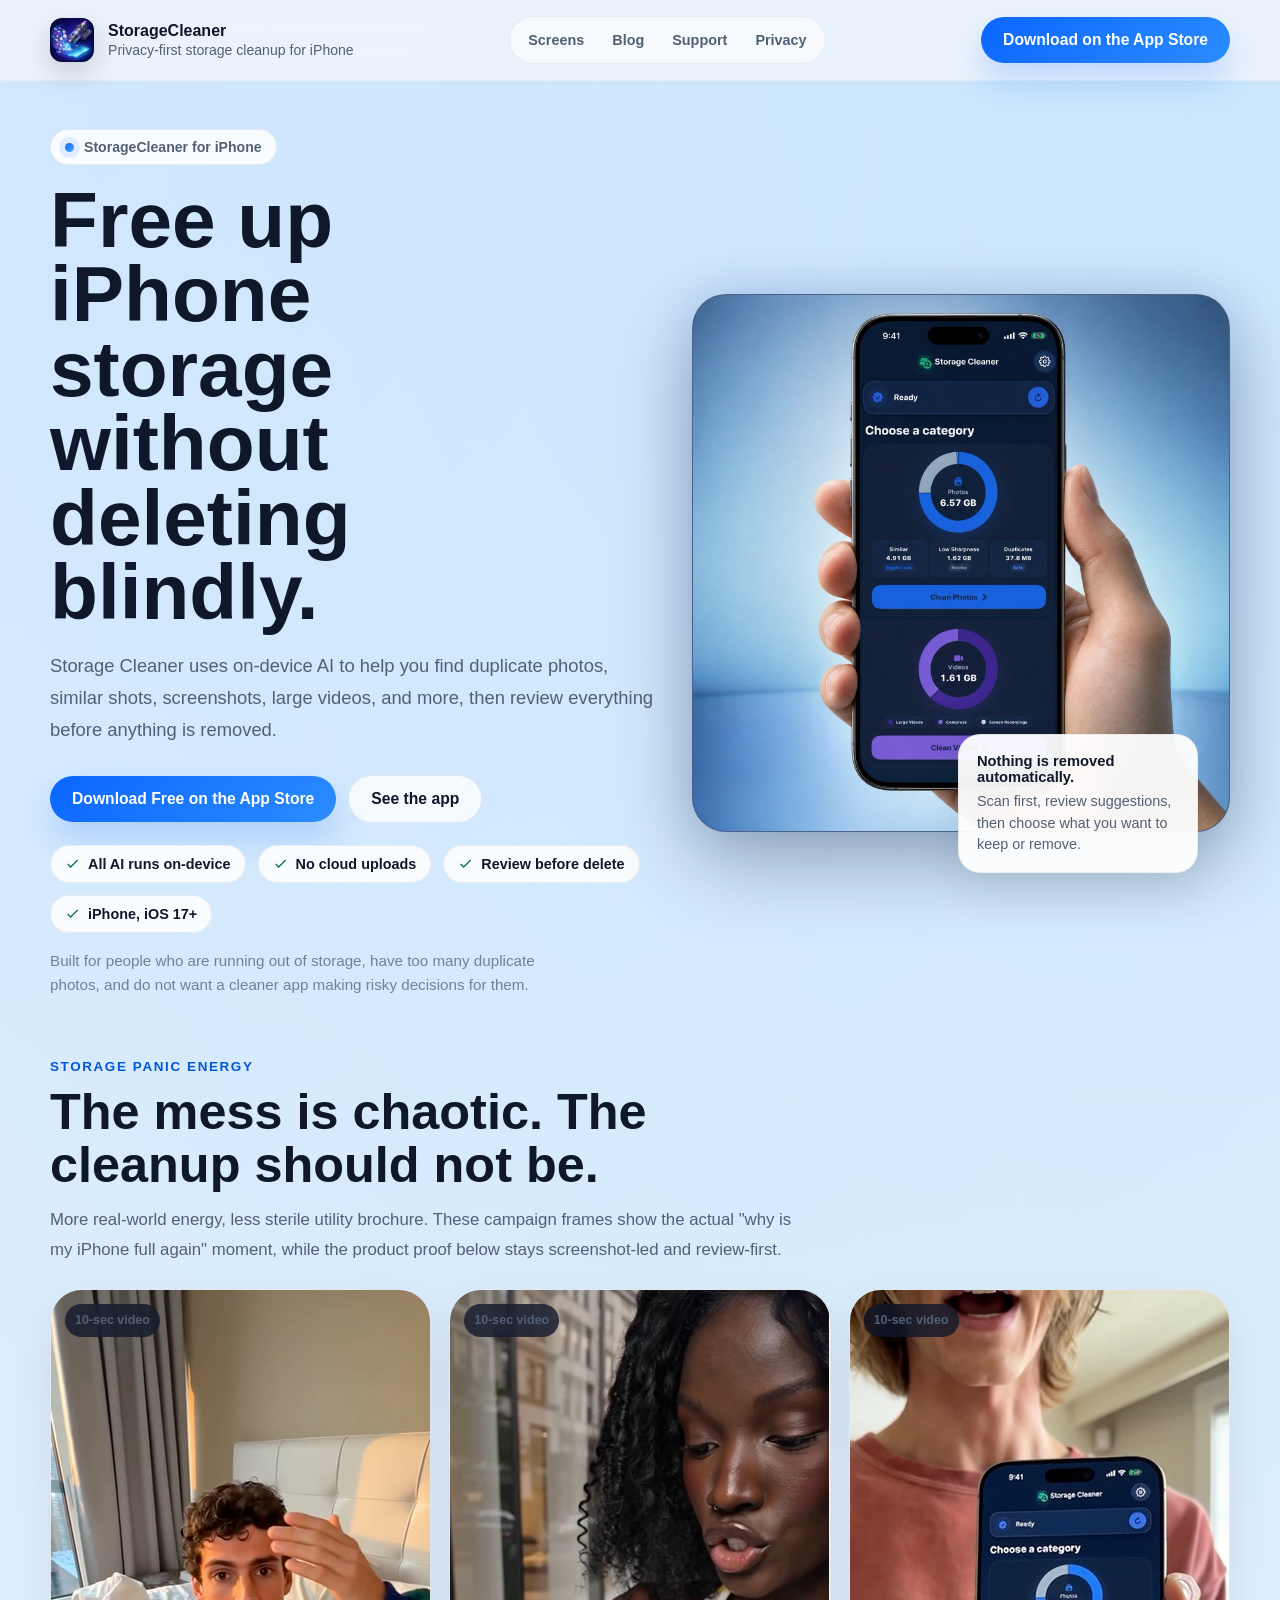
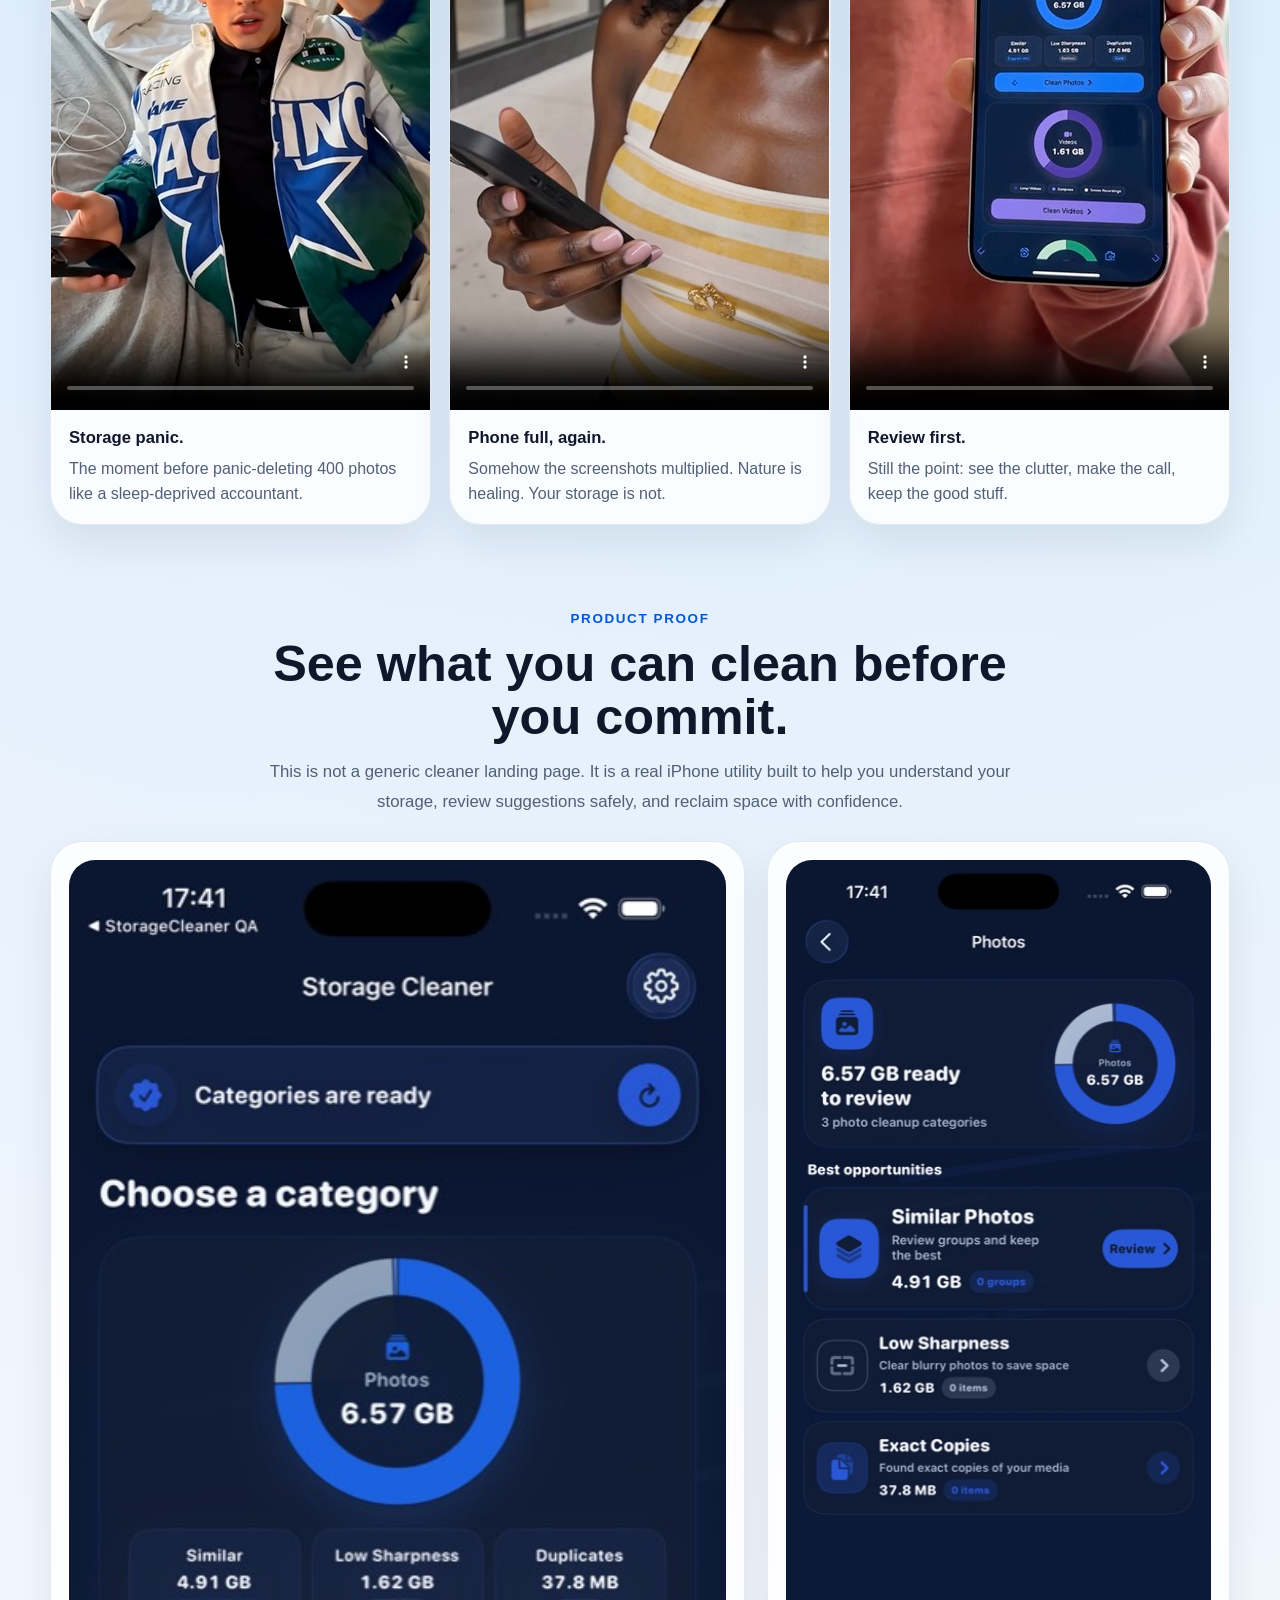
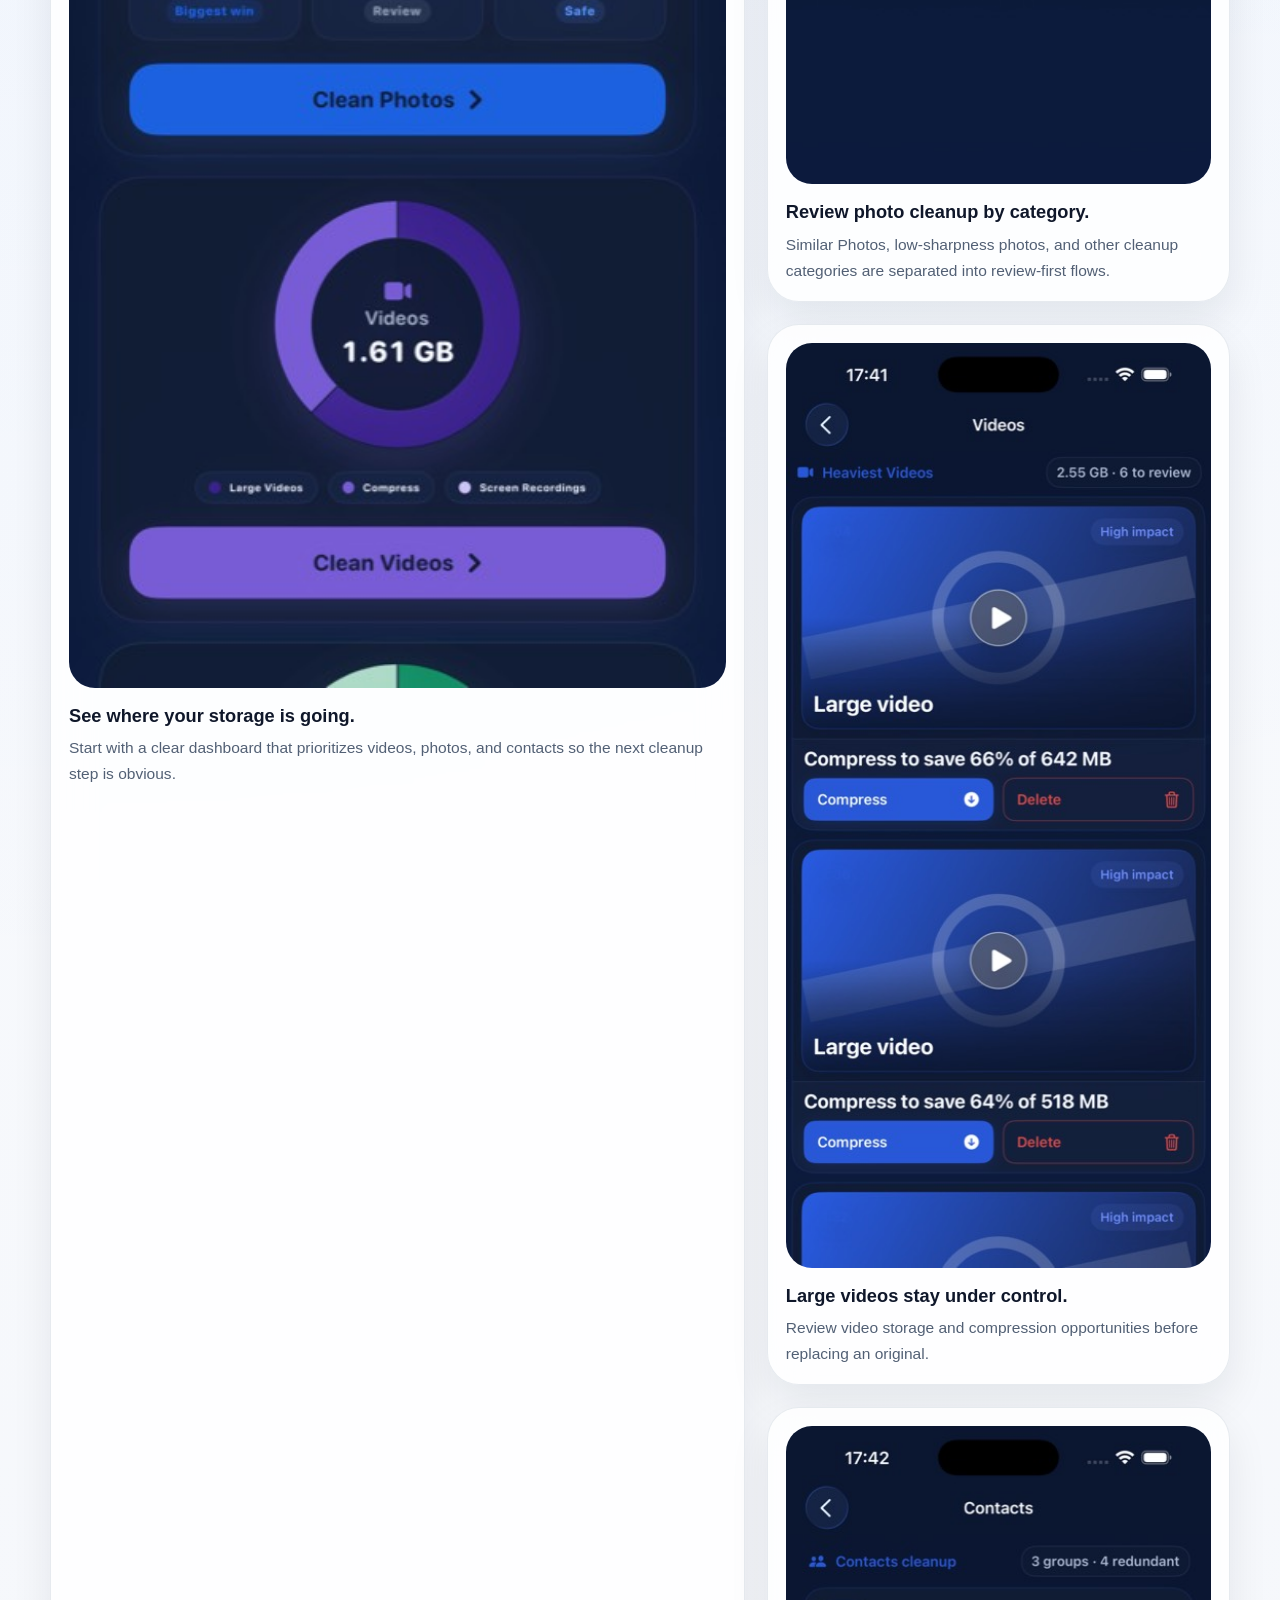
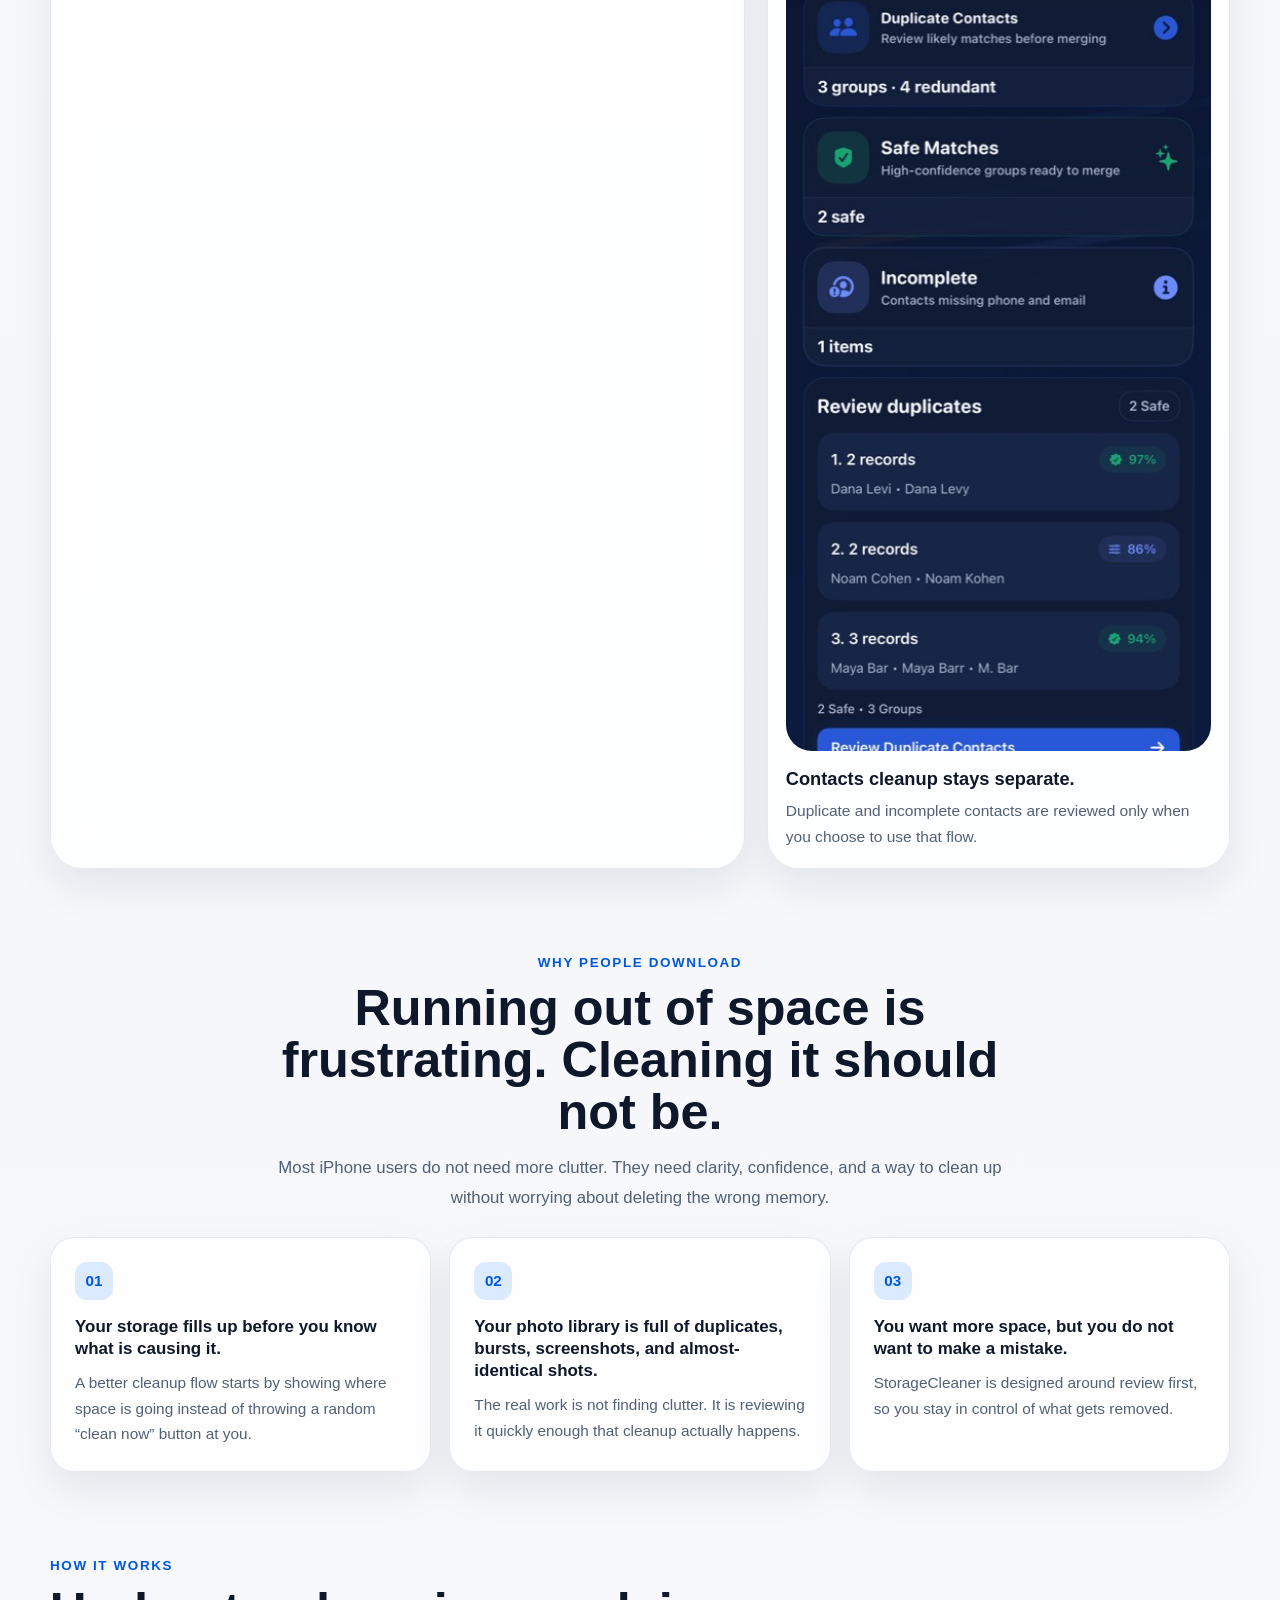
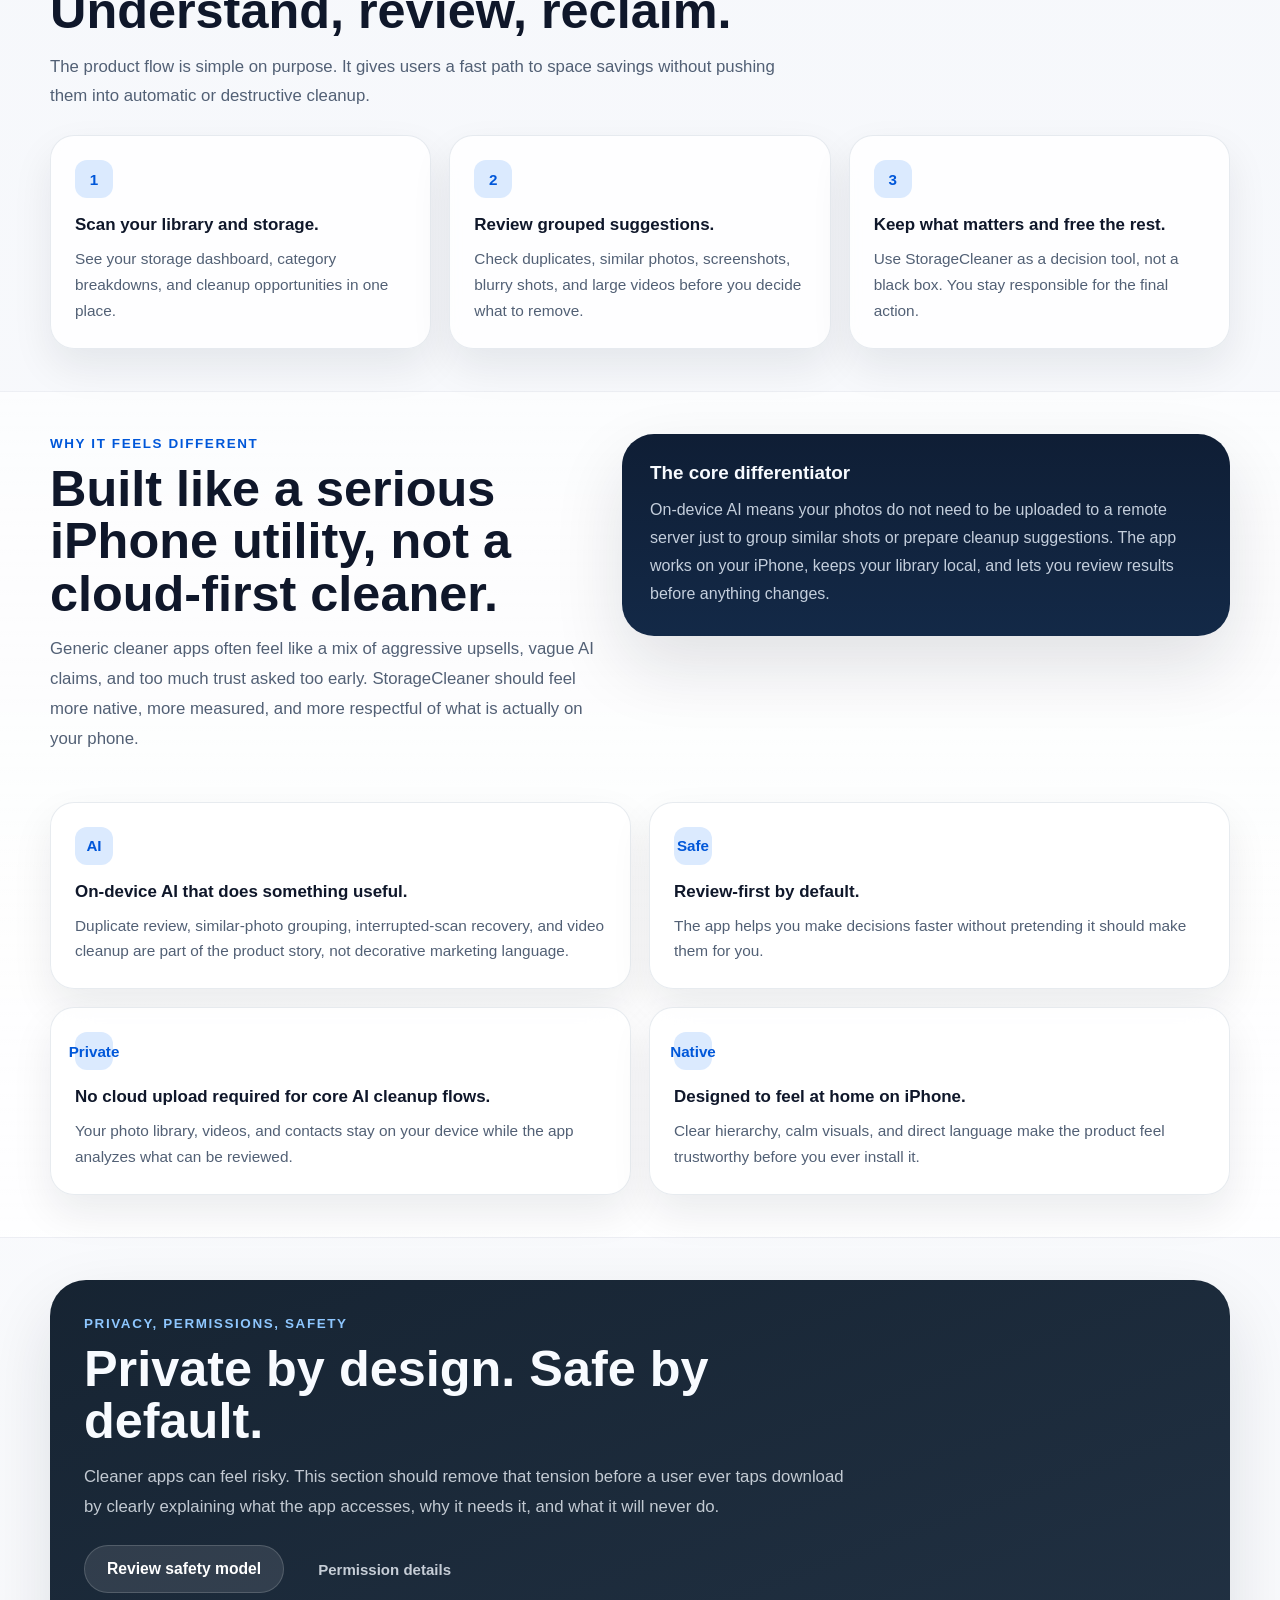
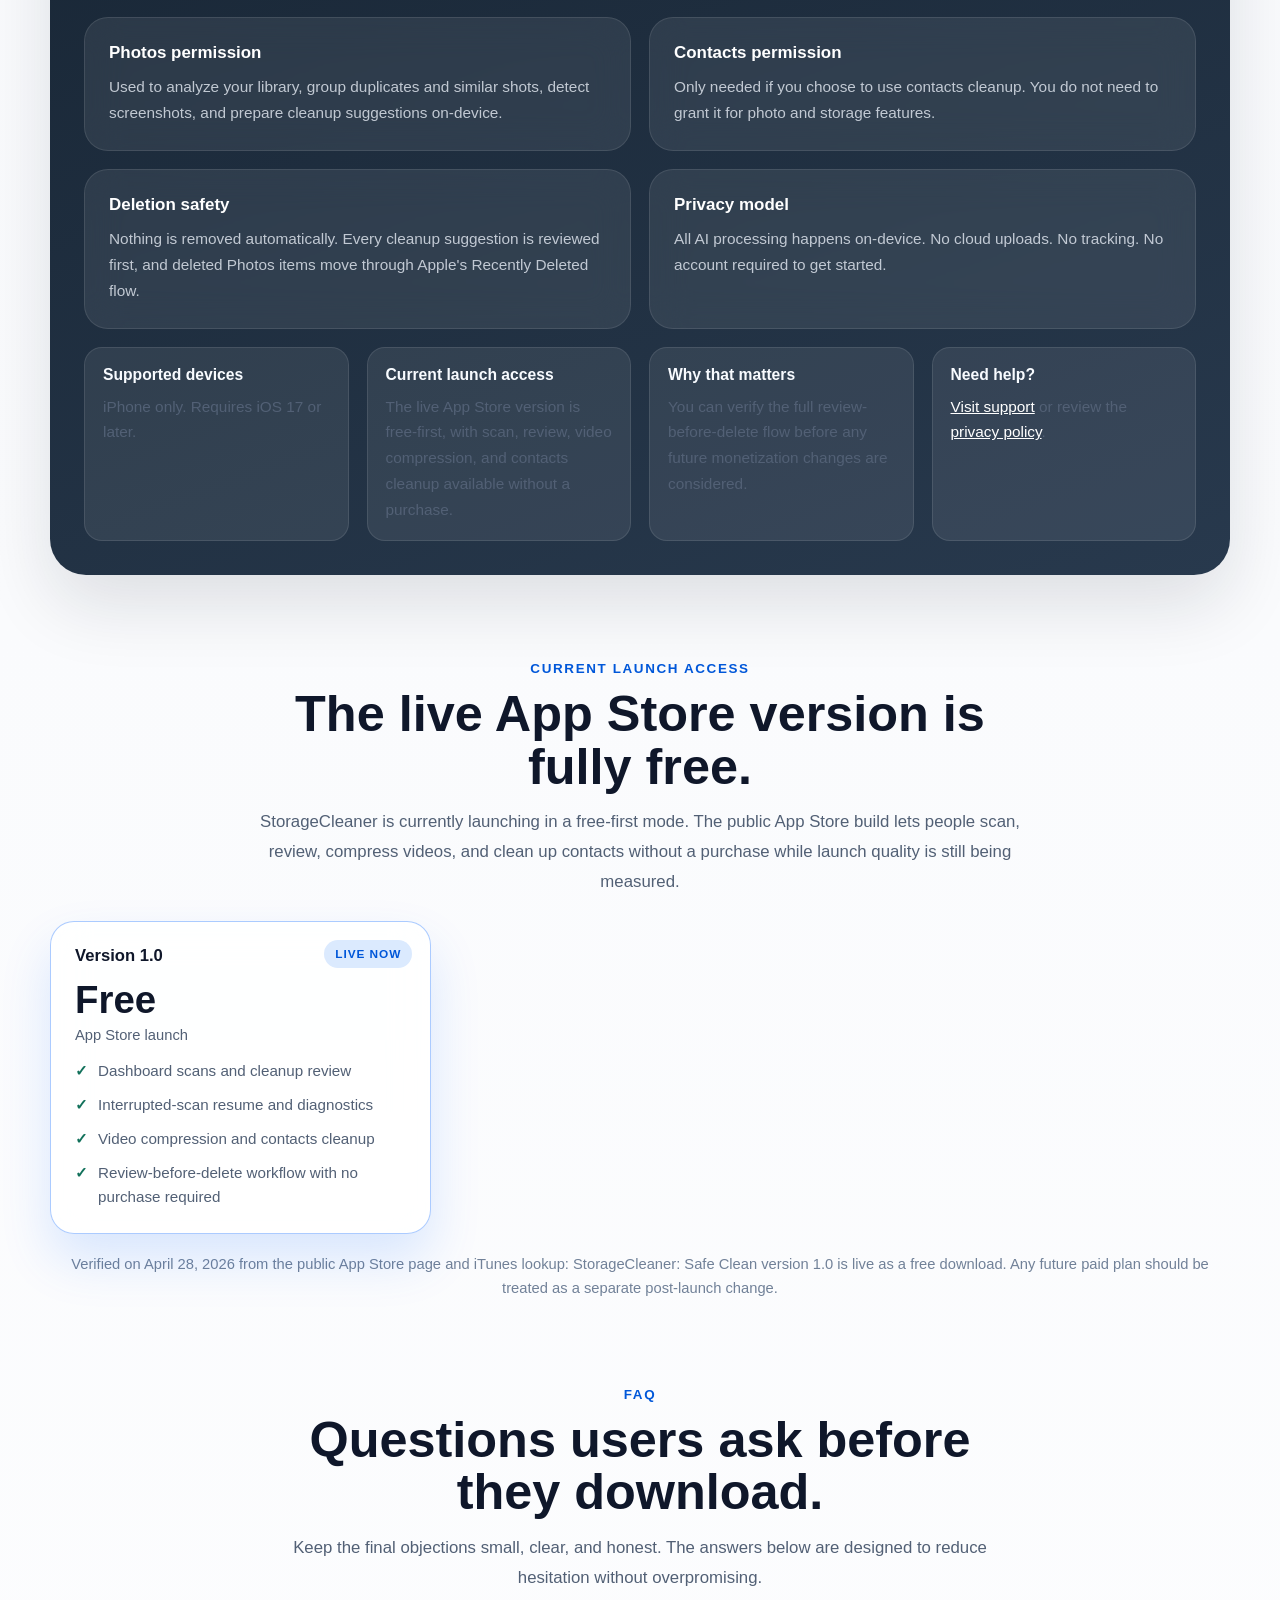
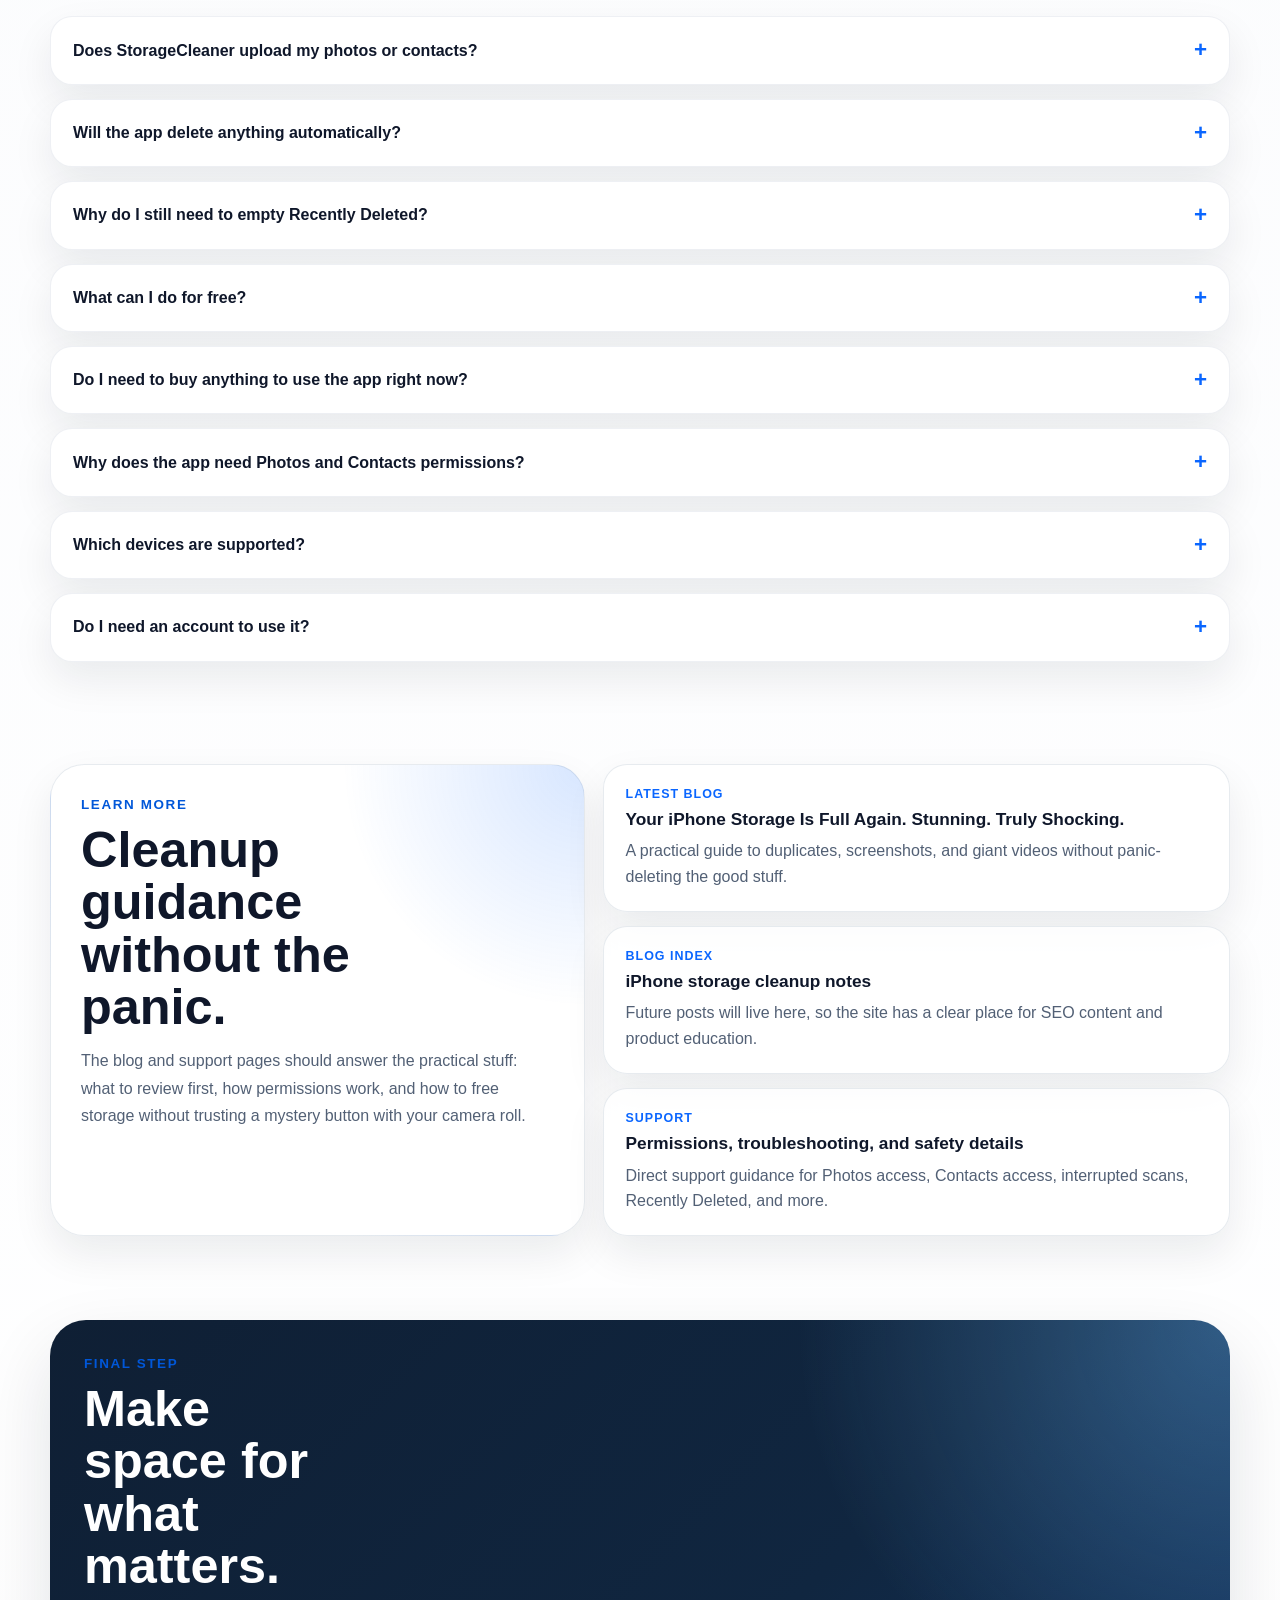
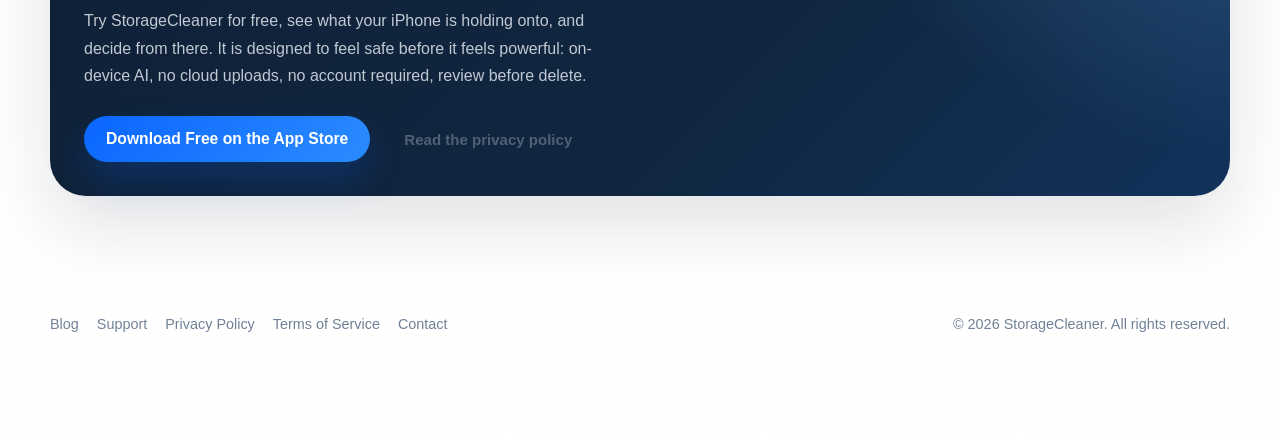
==== commit 92ea241b: "Optimize Storage Cleaner search metadata" ====
--- a/index.html
+++ b/index.html
@@ -3,16 +3,16 @@
 <head>
     <meta charset="UTF-8">
     <meta name="viewport" content="width=device-width, initial-scale=1.0">
-    <title>StorageCleaner — Free Up iPhone Space Safely</title>
+    <title>Storage Cleaner for iPhone — Review Duplicates &amp; Free Space</title>
     <meta
         name="description"
-        content="Free up iPhone storage without deleting blindly. StorageCleaner uses on-device AI to help you review duplicates, similar photos, screenshots, large videos, and more before anything is removed."
+        content="Storage Cleaner helps free up iPhone storage by finding duplicate photos, similar shots, screenshots, and large videos with review-before-delete cleanup."
     >
     <meta name="apple-itunes-app" content="app-id=6761749597, app-argument=https://apps.apple.com/us/app/storagecleaner-safe-clean/id6761749597">
-    <meta property="og:title" content="StorageCleaner — Free Up iPhone Space Safely">
+    <meta property="og:title" content="Storage Cleaner for iPhone — Review Duplicates &amp; Free Space">
     <meta
         property="og:description"
-        content="A privacy-first iPhone cleaner with on-device AI, review-before-delete cleanup, and no cloud uploads."
+        content="Free up iPhone storage safely with duplicate photo review, large video cleanup, on-device AI, and no cloud uploads."
     >
     <meta property="og:type" content="website">
     <meta property="og:url" content="https://storagecleaner.mesikalabs.com/">
@@ -21,6 +21,29 @@
     <link rel="canonical" href="https://storagecleaner.mesikalabs.com/">
     <link rel="icon" href="/assets/app/icon-192.png?v=20260531perf" type="image/png">
     <link rel="apple-touch-icon" href="/assets/app/icon-192.png?v=20260531perf">
+    <script type="application/ld+json">
+    {
+        "@context": "https://schema.org",
+        "@type": "SoftwareApplication",
+        "name": "Storage Cleaner",
+        "alternateName": "StorageCleaner",
+        "url": "https://storagecleaner.mesikalabs.com/",
+        "downloadUrl": "https://apps.apple.com/us/app/storagecleaner-safe-clean/id6761749597",
+        "operatingSystem": "iOS 17+",
+        "applicationCategory": "UtilitiesApplication",
+        "description": "Storage Cleaner helps iPhone users review duplicate photos, similar shots, screenshots, large videos, and contacts before deleting anything.",
+        "offers": {
+            "@type": "Offer",
+            "price": "0",
+            "priceCurrency": "USD"
+        },
+        "publisher": {
+            "@type": "Organization",
+            "name": "MesikaLabs",
+            "url": "https://mesikalabs.com/"
+        }
+    }
+    </script>
     <style>
         :root {
             --bg: #f5f7fb;
@@ -1378,9 +1401,9 @@
                         <span class="eyebrow-dot"></span>
                         StorageCleaner for iPhone
                     </div>
-                    <h1>Free up iPhone space without deleting blindly.</h1>
+                    <h1>Free up iPhone storage without deleting blindly.</h1>
                     <p class="hero-lead">
-                        StorageCleaner uses on-device AI to help you find duplicates, similar shots,
+                        Storage Cleaner uses on-device AI to help you find duplicate photos, similar shots,
                         screenshots, large videos, and more, then review everything before anything is removed.
                     </p>
                     <div class="hero-actions">
@@ -1416,7 +1439,7 @@
                 <div class="hero-visual hero-visual-chaos">
                     <div class="hero-glow"></div>
                     <figure class="chaos-frame">
-                        <img src="./assets/marketing/storagecleaner-chaos-hero-web.jpg?v=20260531perf" alt="StorageCleaner app shown on an iPhone during a busy storage cleanup moment" width="900" height="900" fetchpriority="high">
+                        <img src="./assets/marketing/storagecleaner-chaos-hero-web.jpg?v=20260531perf" alt="Storage Cleaner app shown on an iPhone during a busy storage cleanup moment" width="900" height="900" fetchpriority="high">
                     </figure>
                     <div class="floating-note">
                         <strong>Nothing is removed automatically.</strong>
@@ -1438,7 +1461,7 @@
                 </div>
                 <div class="campaign-grid" aria-label="StorageCleaner campaign frames">
                     <figure class="campaign-card">
-                        <video controls muted playsinline preload="none" poster="./assets/marketing/storage-panic-poster.jpg?v=20260531perf" width="405" height="720" aria-label="StorageCleaner storage panic campaign video with a person reacting to a full iPhone">
+                        <video controls muted playsinline preload="none" poster="./assets/marketing/storage-panic-poster.jpg?v=20260531perf" width="405" height="720" aria-label="Storage Cleaner storage panic campaign video with a person reacting to a full iPhone">
                             <source src="./assets/marketing/storage-panic-skit.mp4#t=2" type="video/mp4">
                         </video>
                         <span class="video-chip">10-sec video</span>
@@ -1448,7 +1471,7 @@
                         </figcaption>
                     </figure>
                     <figure class="campaign-card">
-                        <video controls muted playsinline preload="none" poster="./assets/marketing/street-cleanup-poster.jpg?v=20260531perf" width="405" height="720" aria-label="StorageCleaner street interview campaign video about iPhone storage cleanup">
+                        <video controls muted playsinline preload="none" poster="./assets/marketing/street-cleanup-poster.jpg?v=20260531perf" width="405" height="720" aria-label="Storage Cleaner street interview campaign video about iPhone storage cleanup">
                             <source src="./assets/marketing/street-interview.mp4" type="video/mp4">
                         </video>
                         <span class="video-chip">10-sec video</span>
@@ -1458,7 +1481,7 @@
                         </figcaption>
                     </figure>
                     <figure class="campaign-card">
-                        <video controls muted playsinline preload="none" poster="./assets/marketing/review-cleanup-poster.jpg?v=20260531perf" width="405" height="720" aria-label="StorageCleaner review-first campaign video showing the app on a phone">
+                        <video controls muted playsinline preload="none" poster="./assets/marketing/review-cleanup-poster.jpg?v=20260531perf" width="405" height="720" aria-label="Storage Cleaner review-first campaign video showing the app on a phone">
                             <source src="./assets/marketing/demo-review.mp4#t=8" type="video/mp4">
                         </video>
                         <span class="video-chip">10-sec video</span>
@@ -1484,26 +1507,26 @@
 
                 <div class="proof-grid">
                     <article class="shot-card">
-                        <img src="./assets/screenshots/dashboard-dark-web.jpg?v=20260531perf" alt="Dashboard screenshot with cleanup categories and storage status" width="414" height="900" loading="eager" decoding="async">
+                        <img src="./assets/screenshots/dashboard-dark-web.jpg?v=20260531perf" alt="Storage Cleaner iPhone storage cleanup dashboard with category cards" width="414" height="900" loading="eager" decoding="async">
                         <h3>See where your storage is going.</h3>
                         <p>Start with a clear dashboard that prioritizes videos, photos, and contacts so the next cleanup step is obvious.</p>
                     </article>
 
                     <div class="proof-stack">
                         <article class="shot-card">
-                            <img src="./assets/screenshots/photos-dark-web.jpg?v=20260531perf" alt="Photos cleanup screenshot with Similar Photos and review-ready category cards" width="414" height="900" loading="lazy" decoding="async">
+                            <img src="./assets/screenshots/photos-dark-web.jpg?v=20260531perf" alt="Storage Cleaner duplicate photo and similar photo review screen on iPhone" width="414" height="900" loading="lazy" decoding="async">
                             <h3>Review photo cleanup by category.</h3>
                             <p>Similar Photos, low-sharpness photos, and other cleanup categories are separated into review-first flows.</p>
                         </article>
 
                         <article class="shot-card">
-                            <img src="./assets/screenshots/videos-dark-web.jpg?v=20260531perf" alt="Video cleanup screenshot with review-first compression guidance" width="414" height="900" loading="lazy" decoding="async">
+                            <img src="./assets/screenshots/videos-dark-web.jpg?v=20260531perf" alt="Storage Cleaner large video cleanup and compression review screen" width="414" height="900" loading="lazy" decoding="async">
                             <h3>Large videos stay under control.</h3>
                             <p>Review video storage and compression opportunities before replacing an original.</p>
                         </article>
 
                         <article class="shot-card">
-                            <img src="./assets/screenshots/contacts-dark-web.jpg?v=20260531perf" alt="Contacts cleanup screenshot with duplicate and incomplete contact review" width="414" height="900" loading="lazy" decoding="async">
+                            <img src="./assets/screenshots/contacts-dark-web.jpg?v=20260531perf" alt="Storage Cleaner duplicate contacts cleanup review screen on iPhone" width="414" height="900" loading="lazy" decoding="async">
                             <h3>Contacts cleanup stays separate.</h3>
                             <p>Duplicate and incomplete contacts are reviewed only when you choose to use that flow.</p>
                         </article>
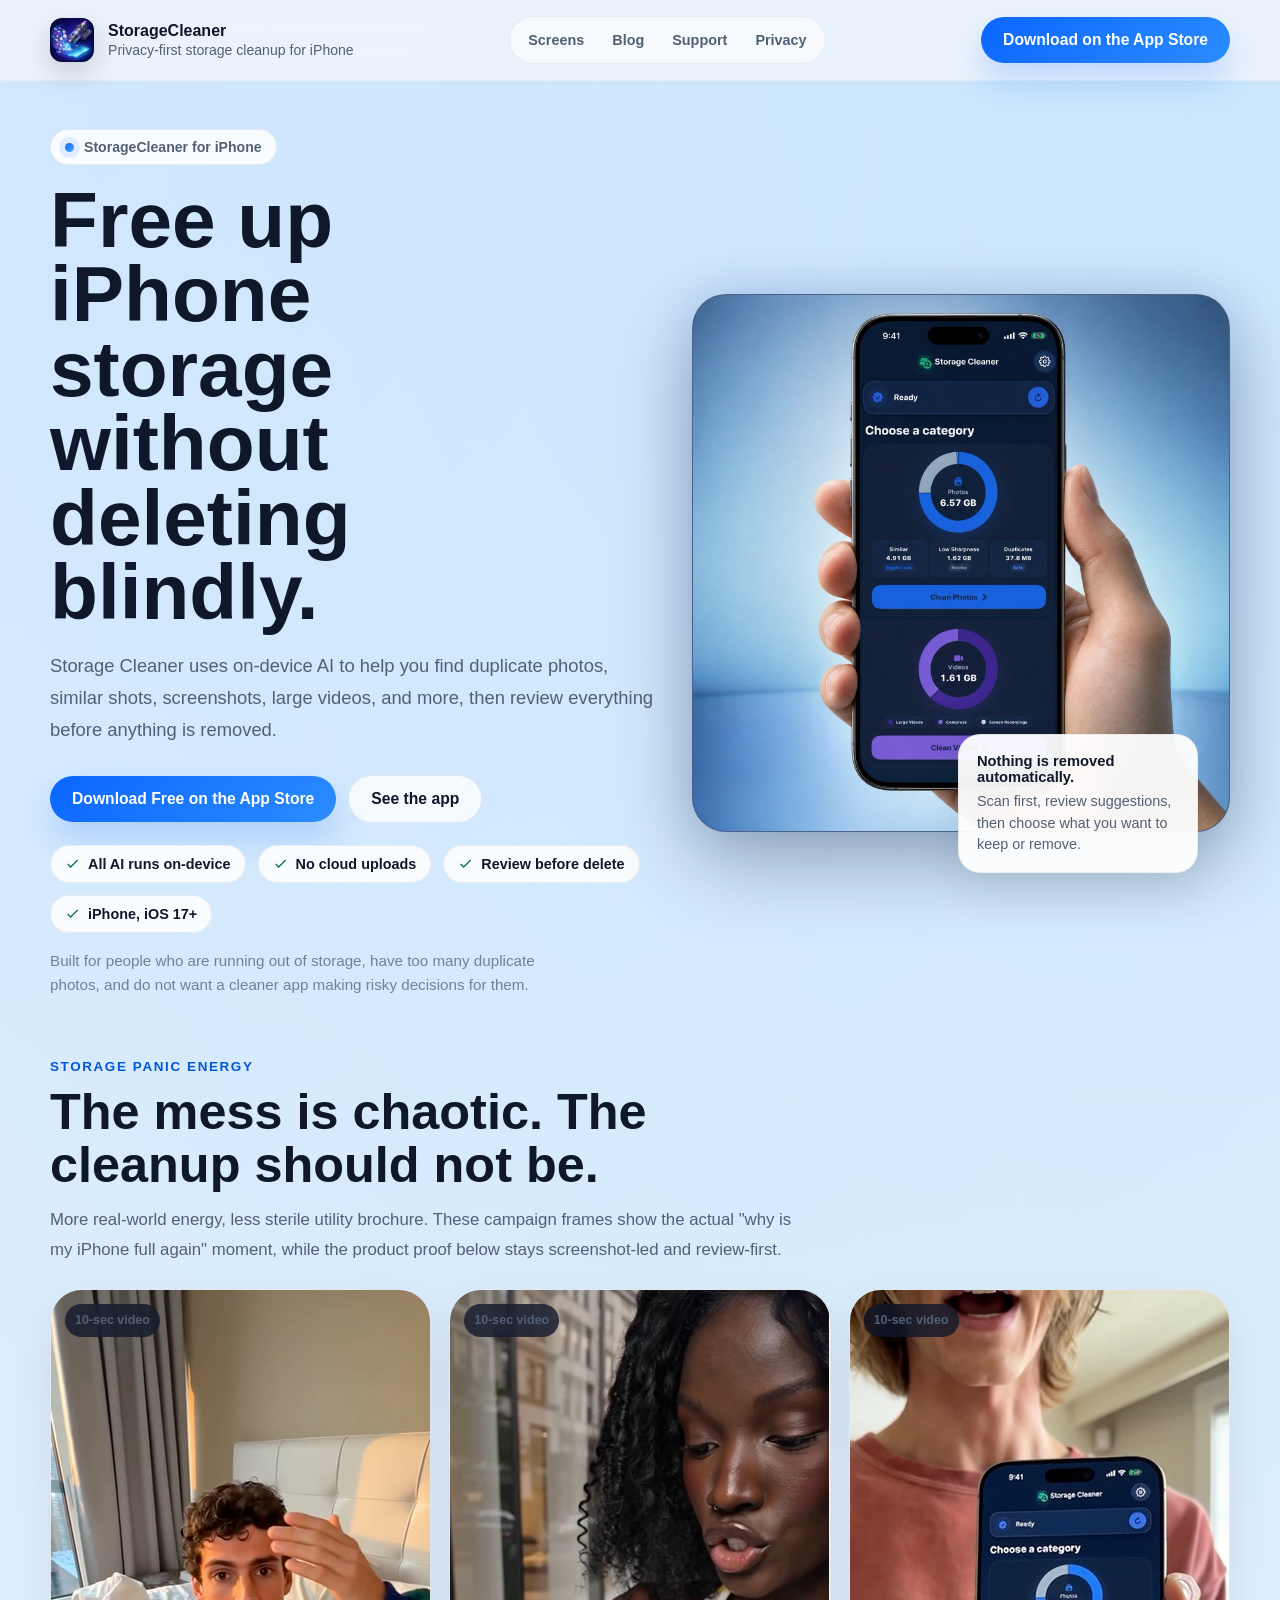
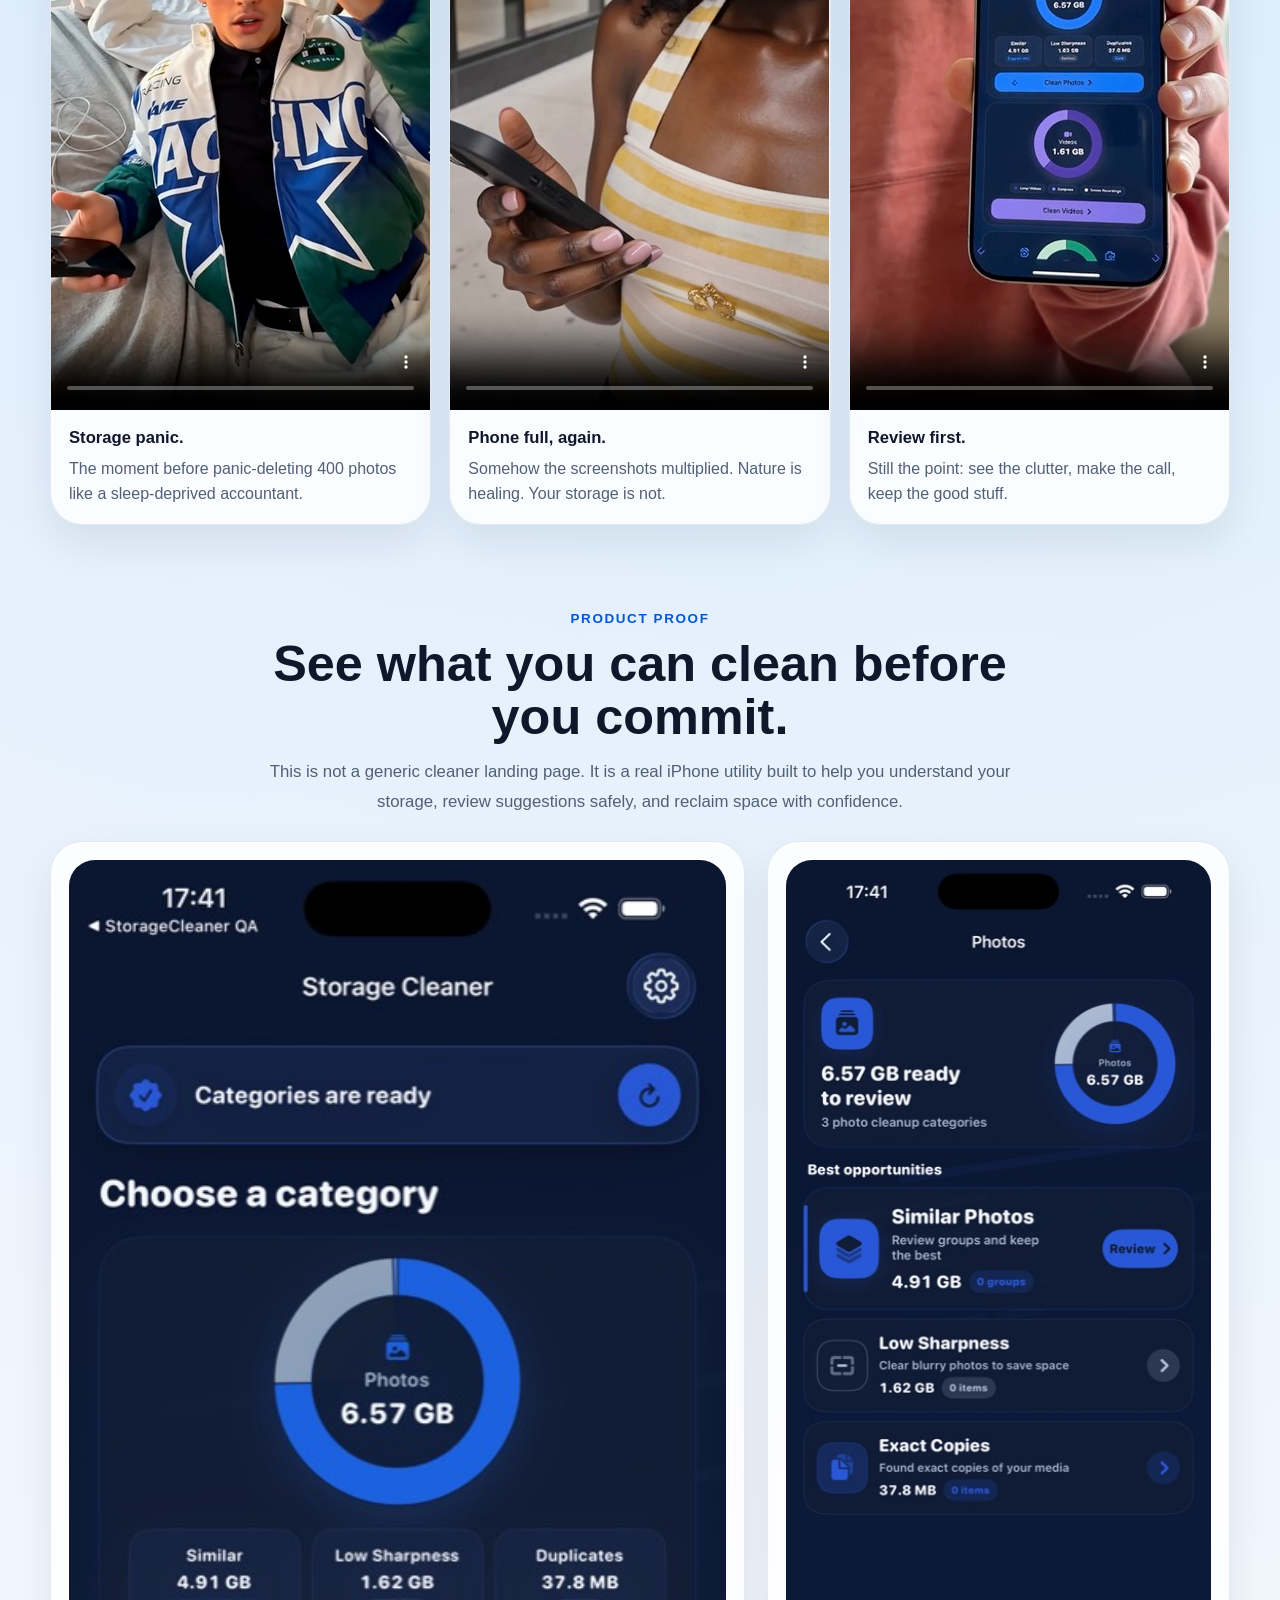
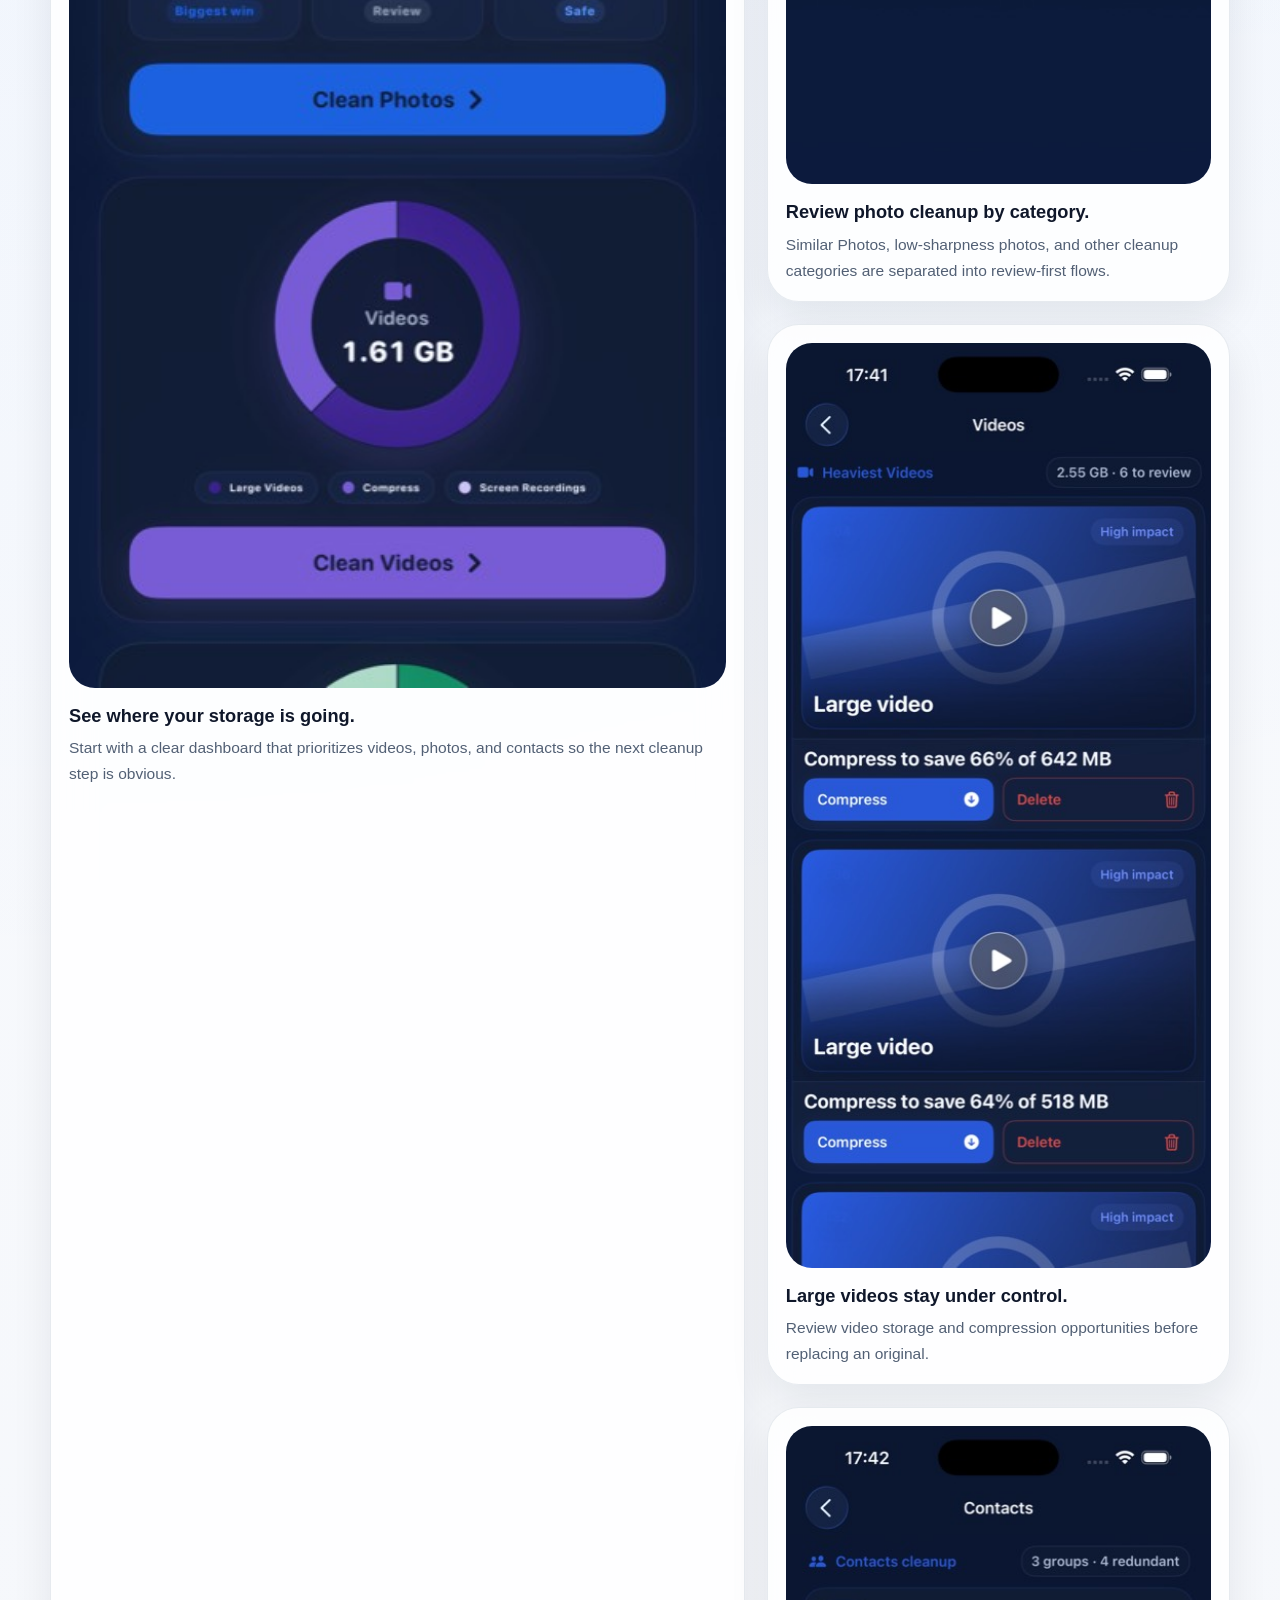
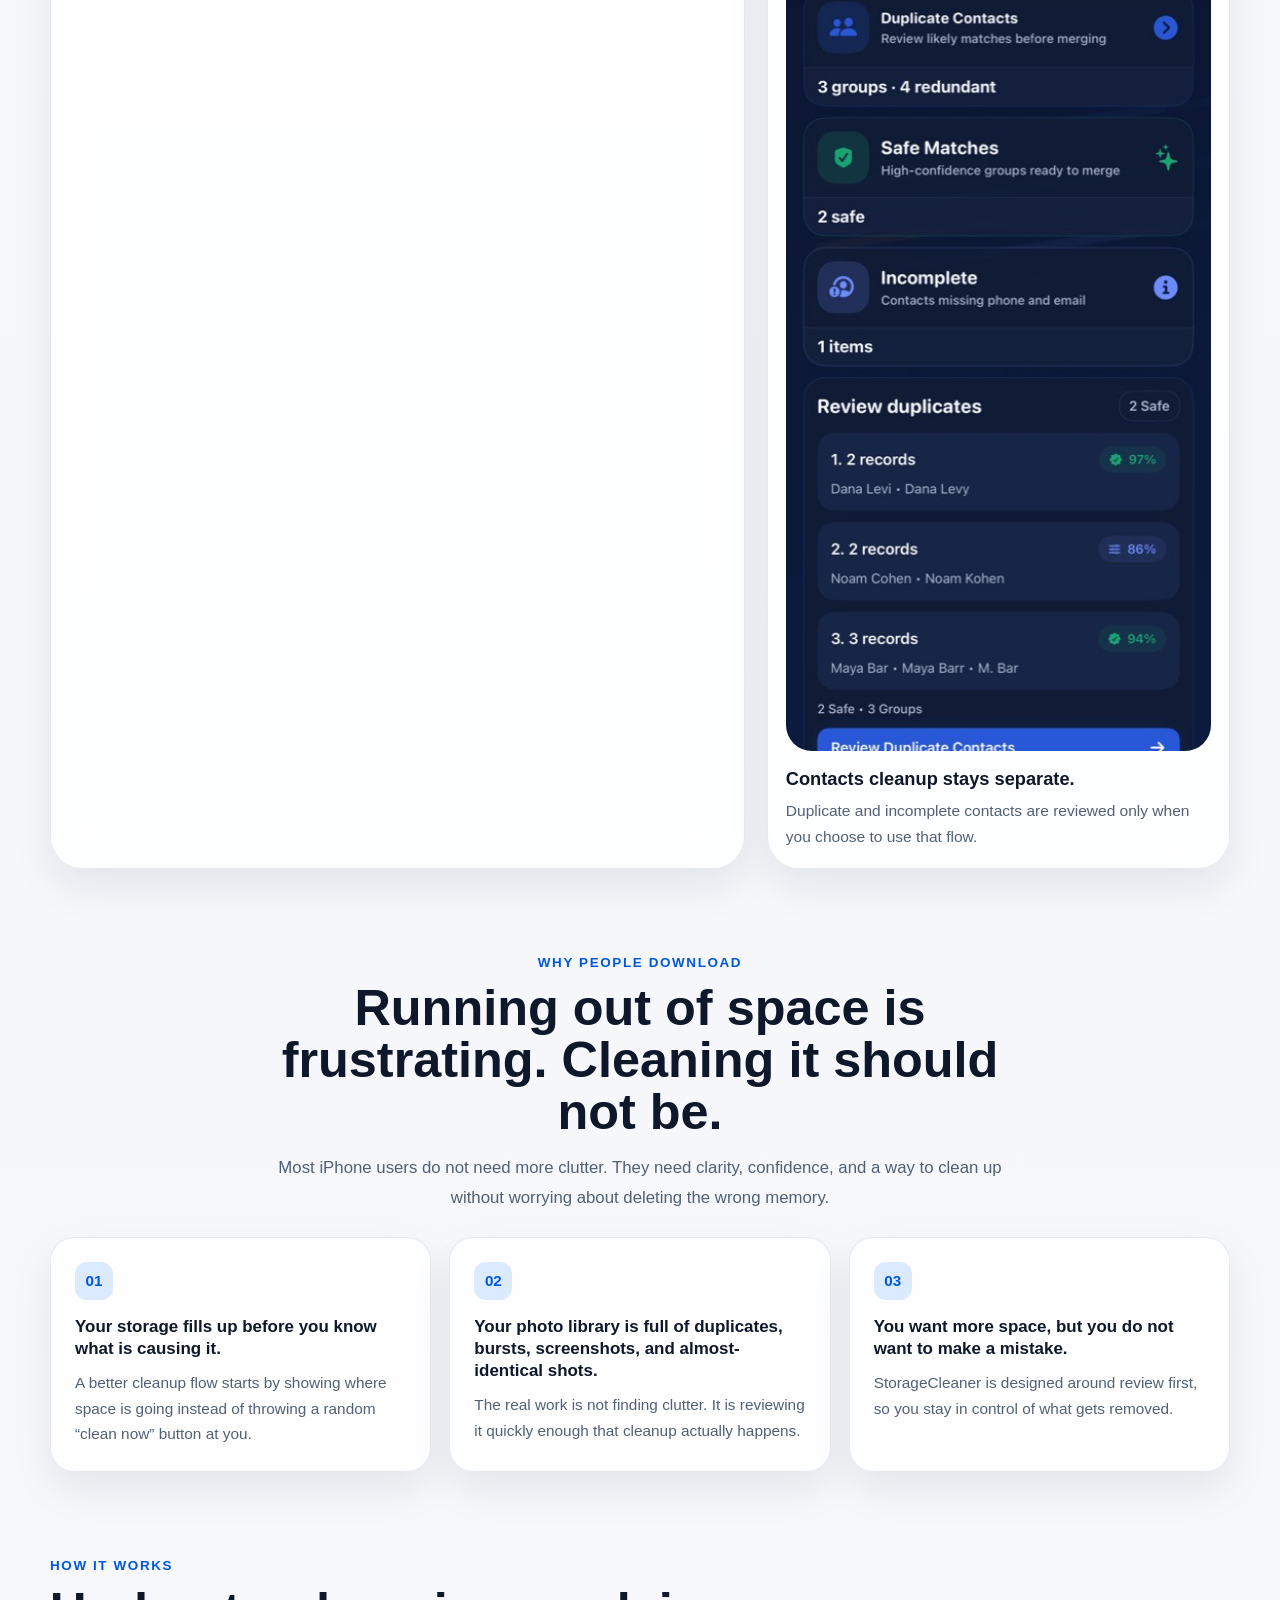
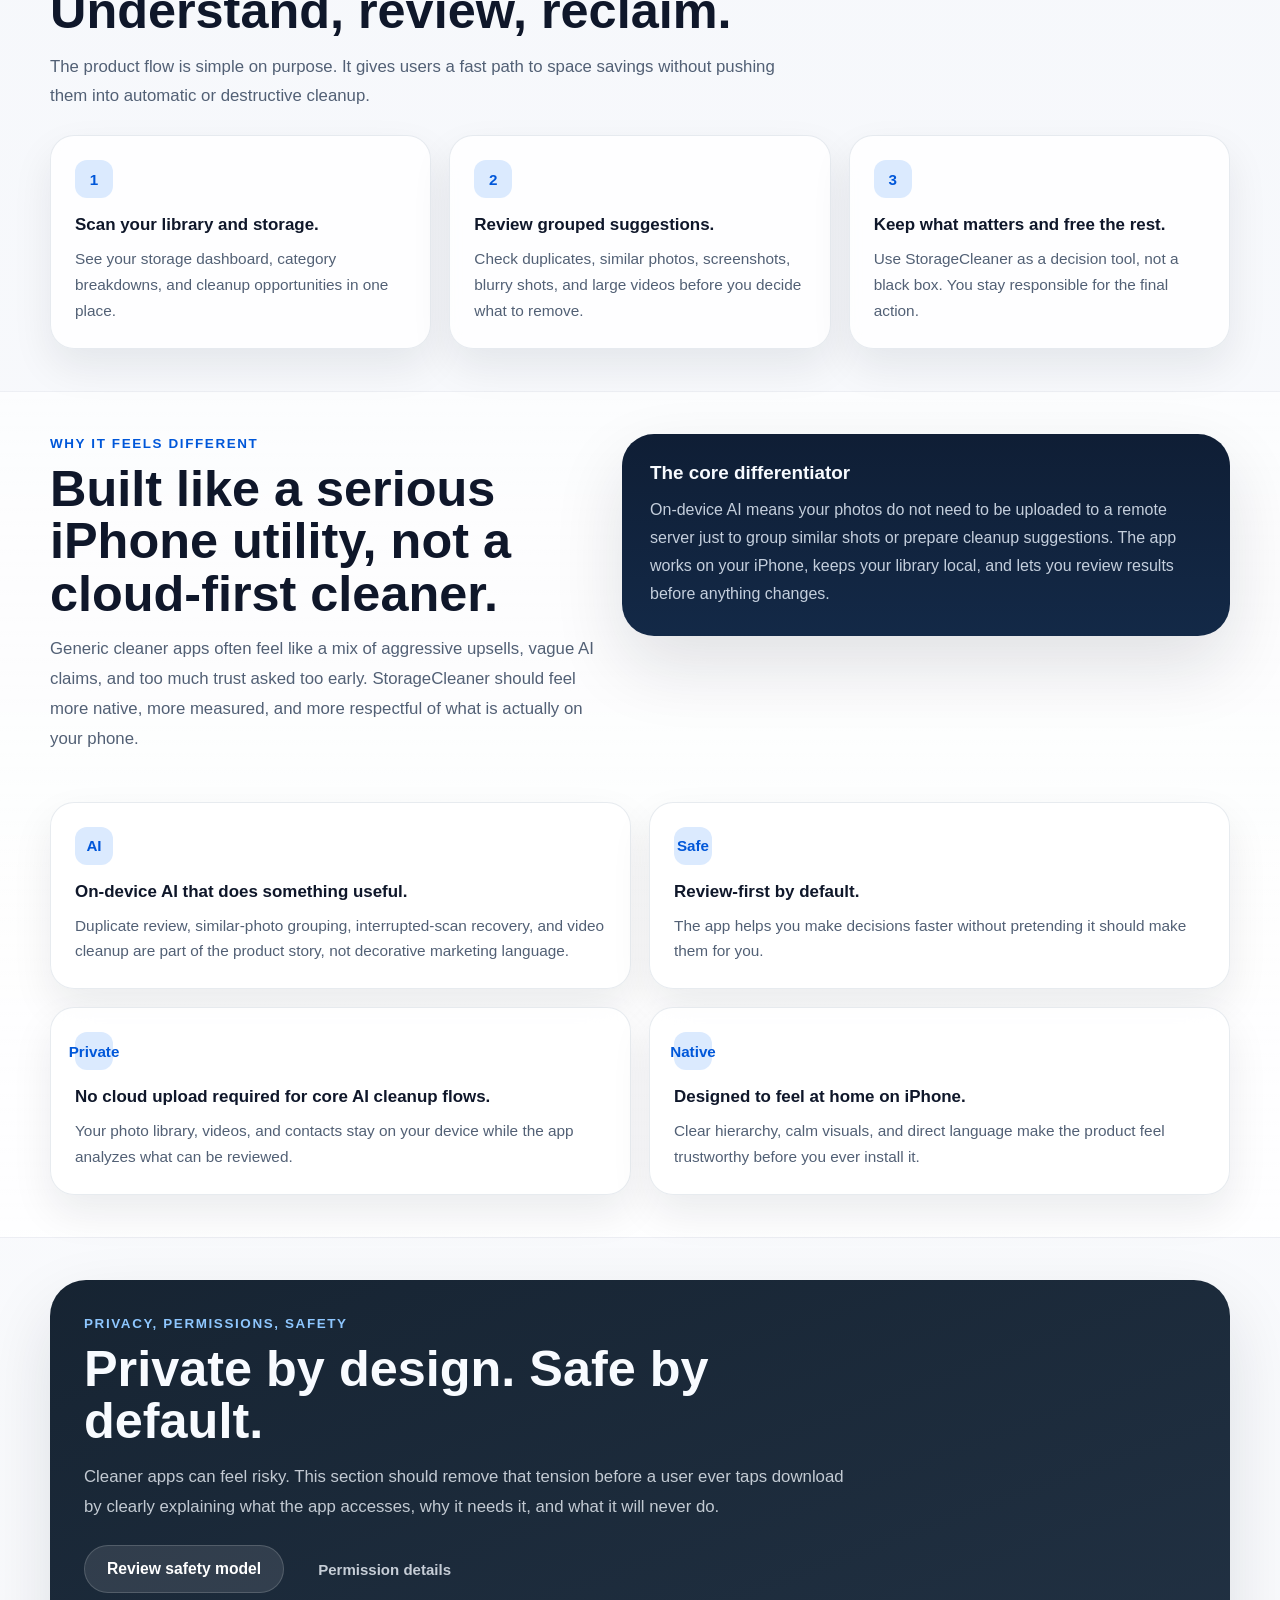
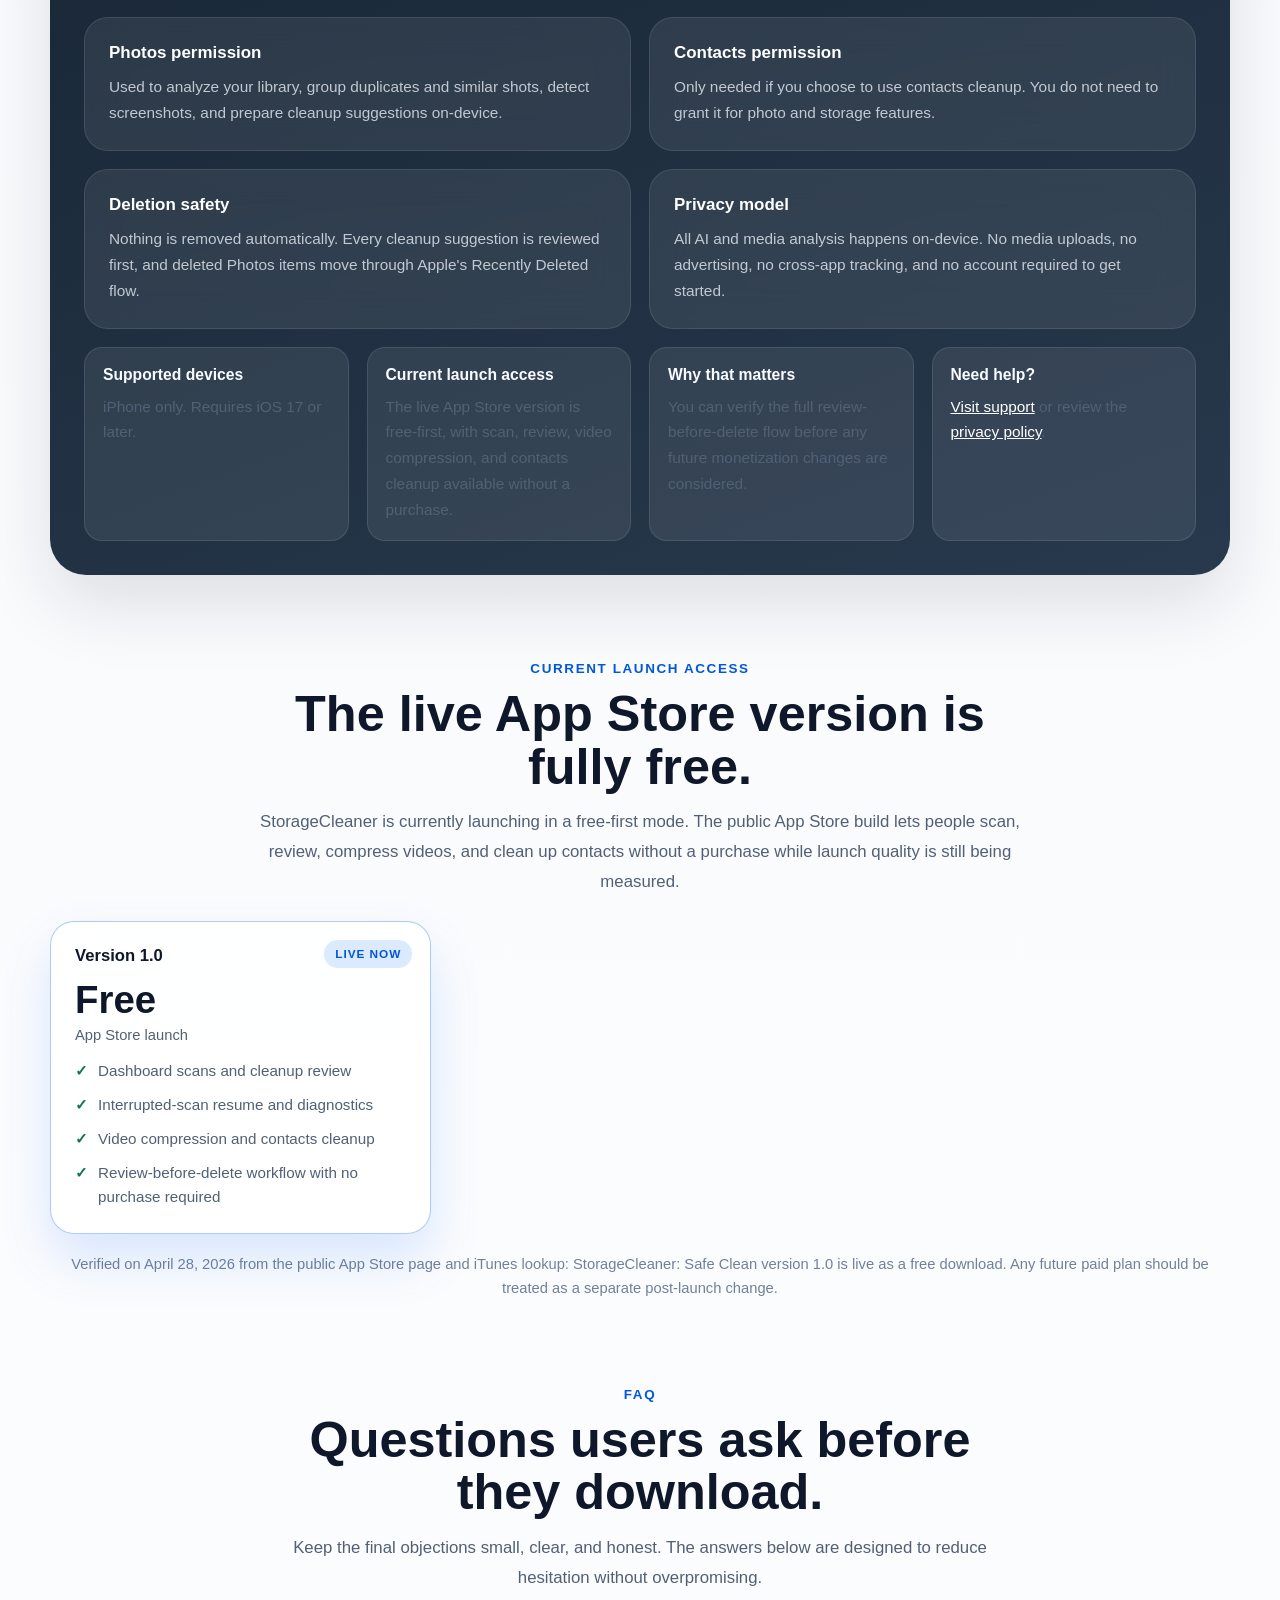
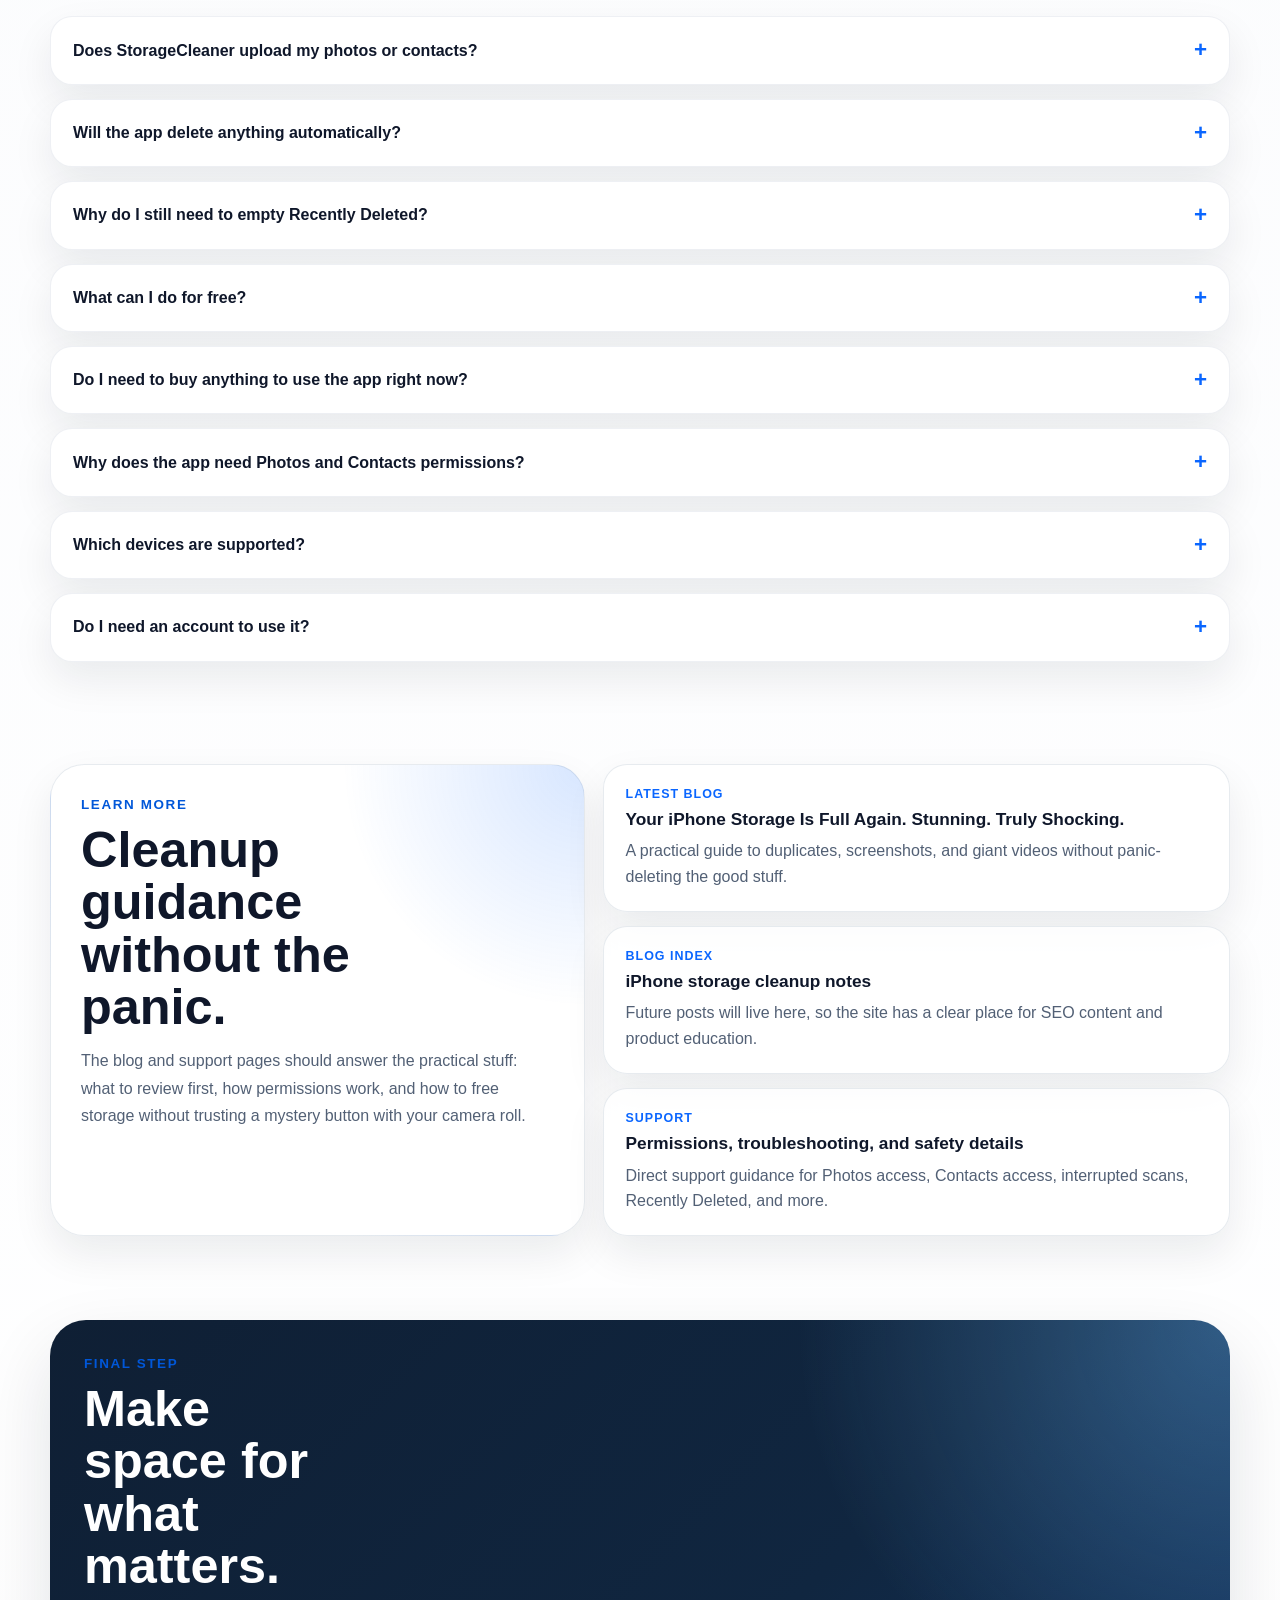
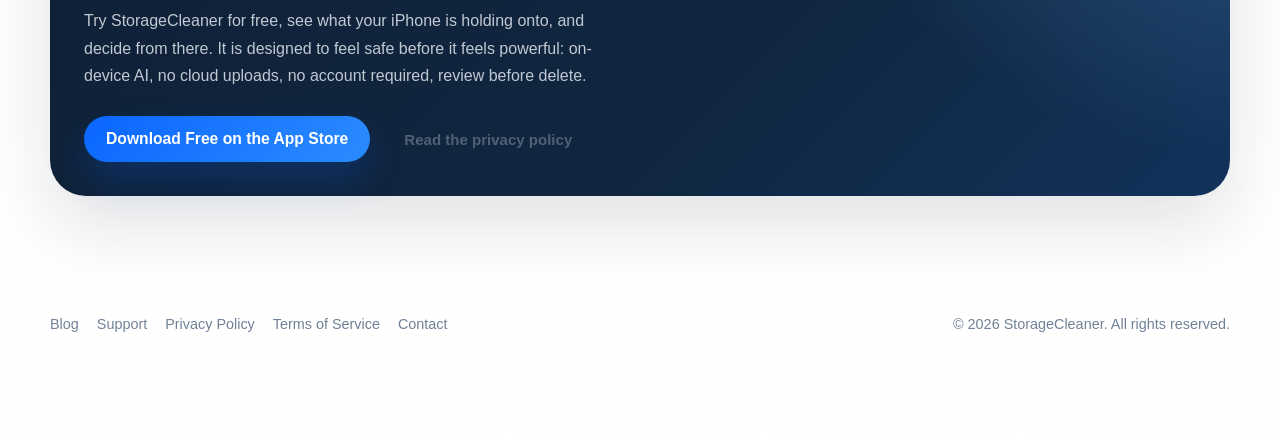
==== commit 1d8f315e: "docs: disclose privacy-preserving analytics" ====
--- a/index.html
+++ b/index.html
@@ -1695,7 +1695,7 @@
                     </article>
                     <article class="glass-card">
                         <strong>Privacy model</strong>
-                        <p>All AI processing happens on-device. No cloud uploads. No tracking. No account required to get started.</p>
+                        <p>All AI and media analysis happens on-device. No media uploads, no advertising, no cross-app tracking, and no account required to get started.</p>
                     </article>
                 </div>
 
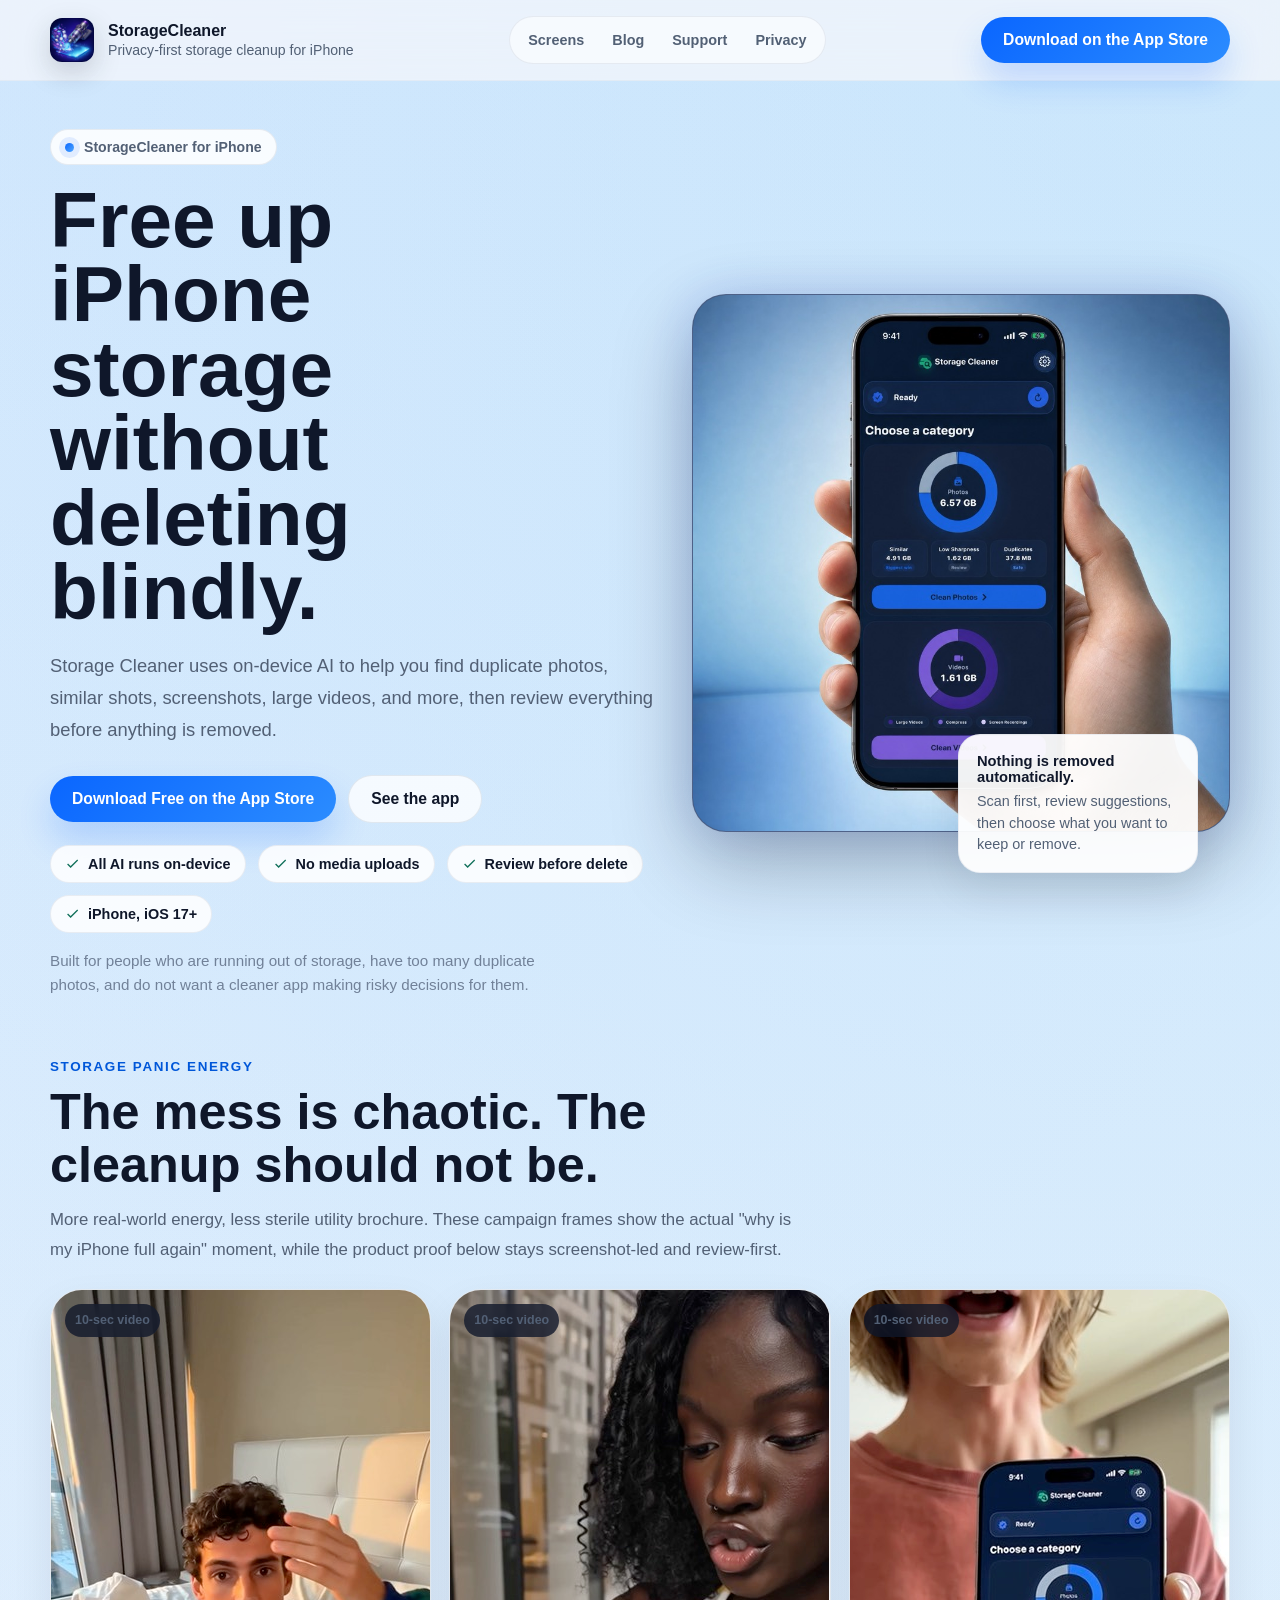
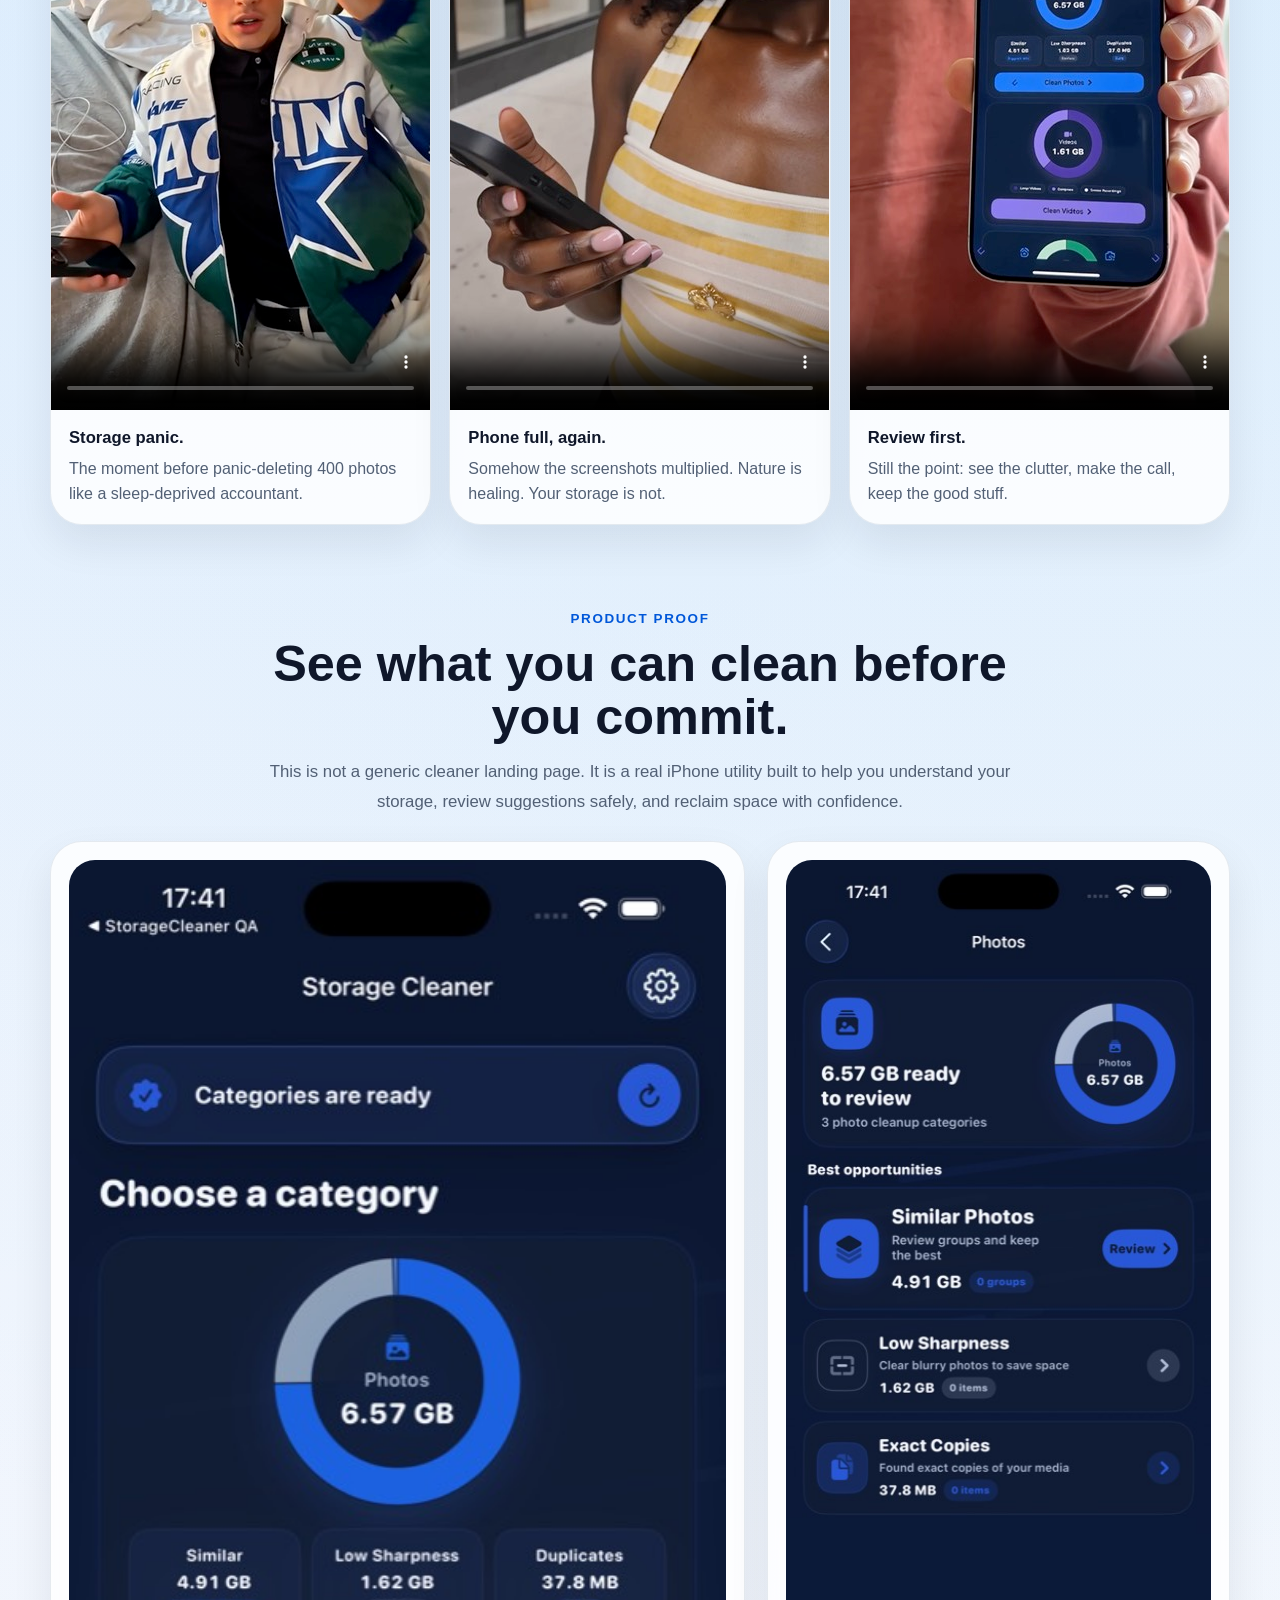
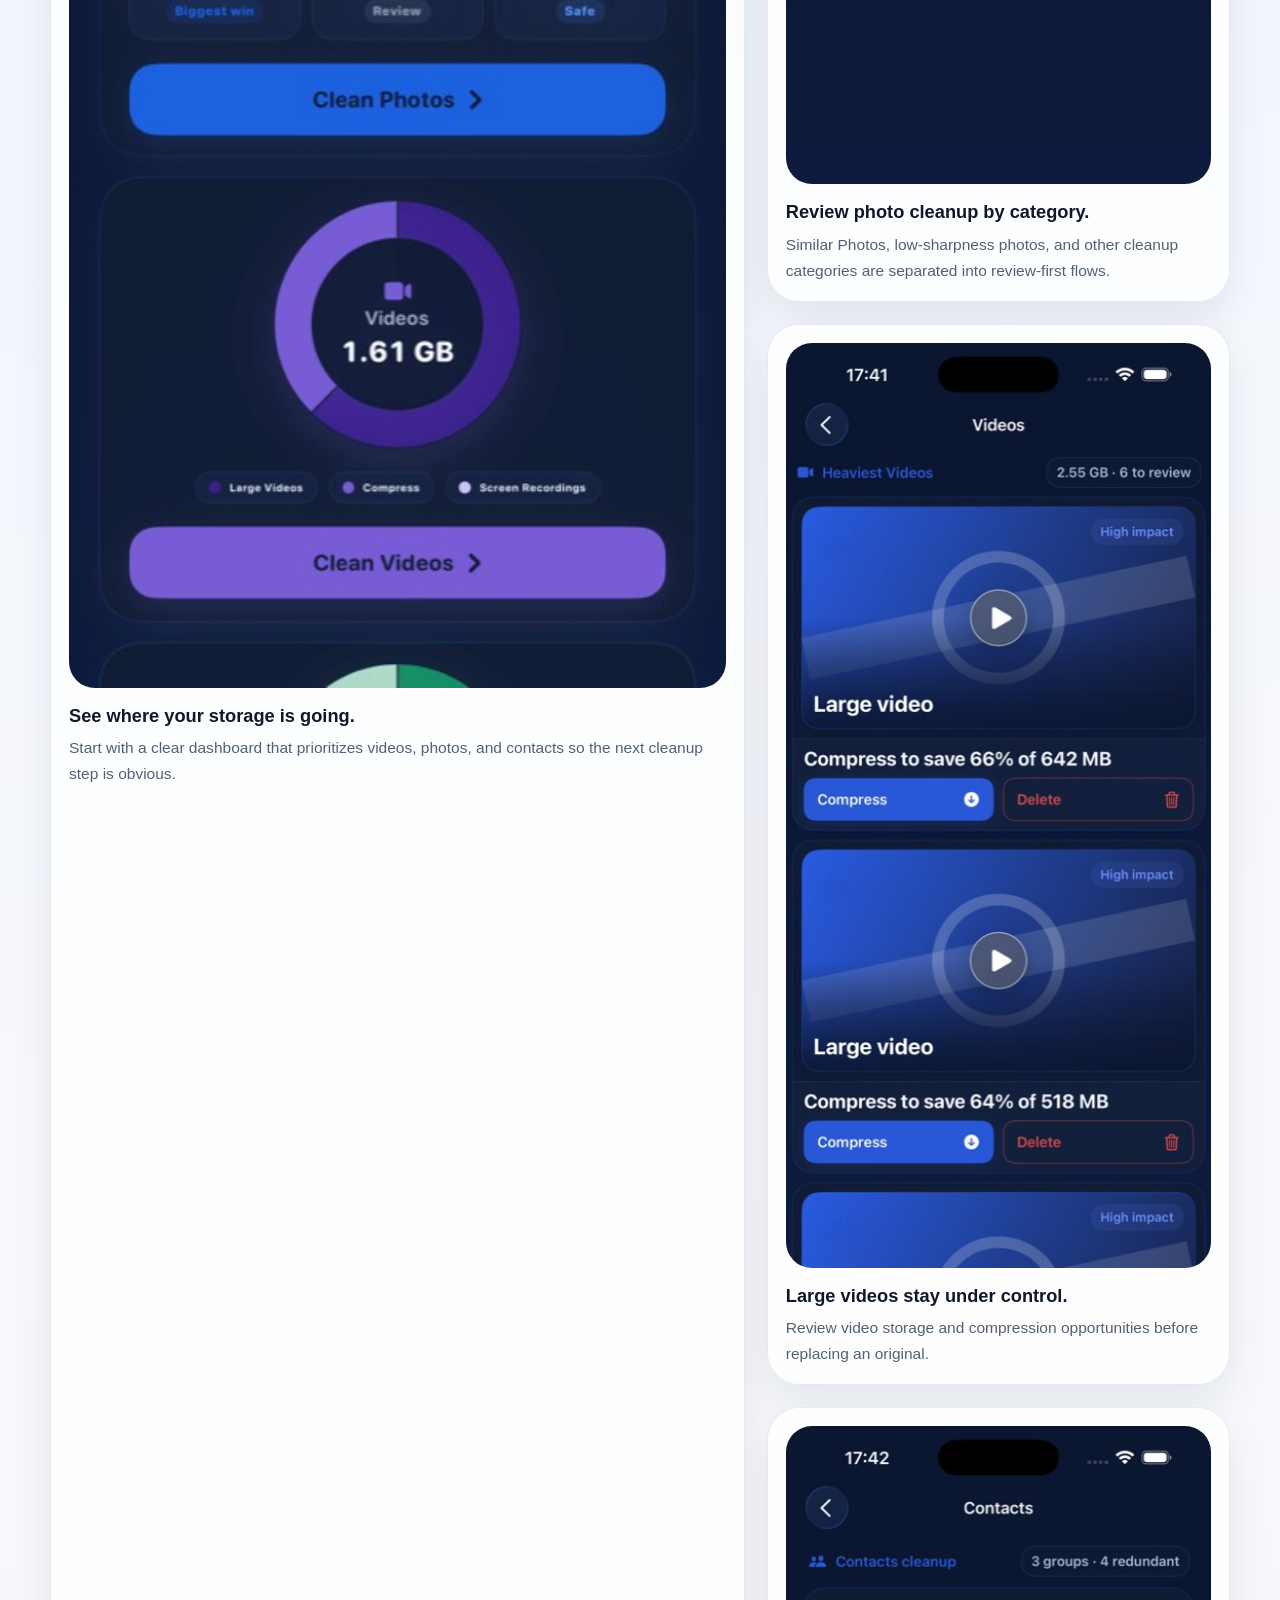
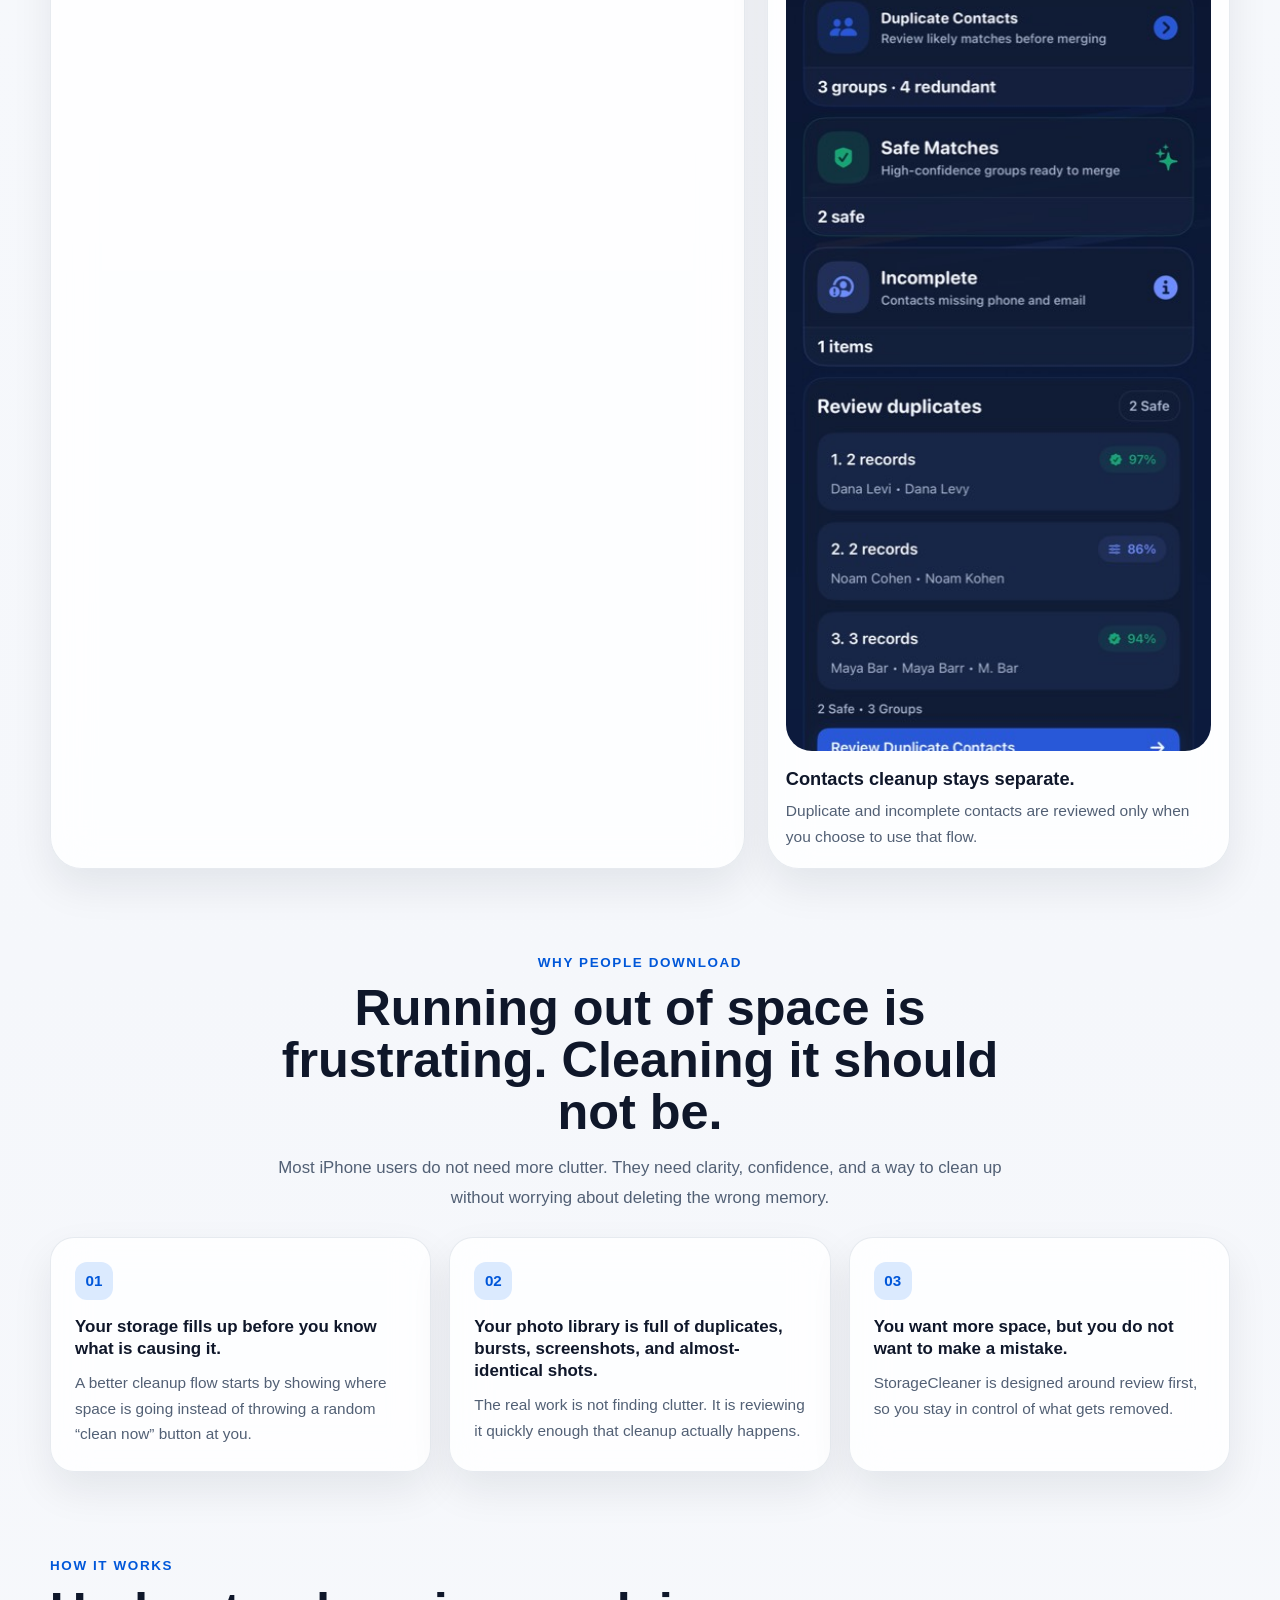
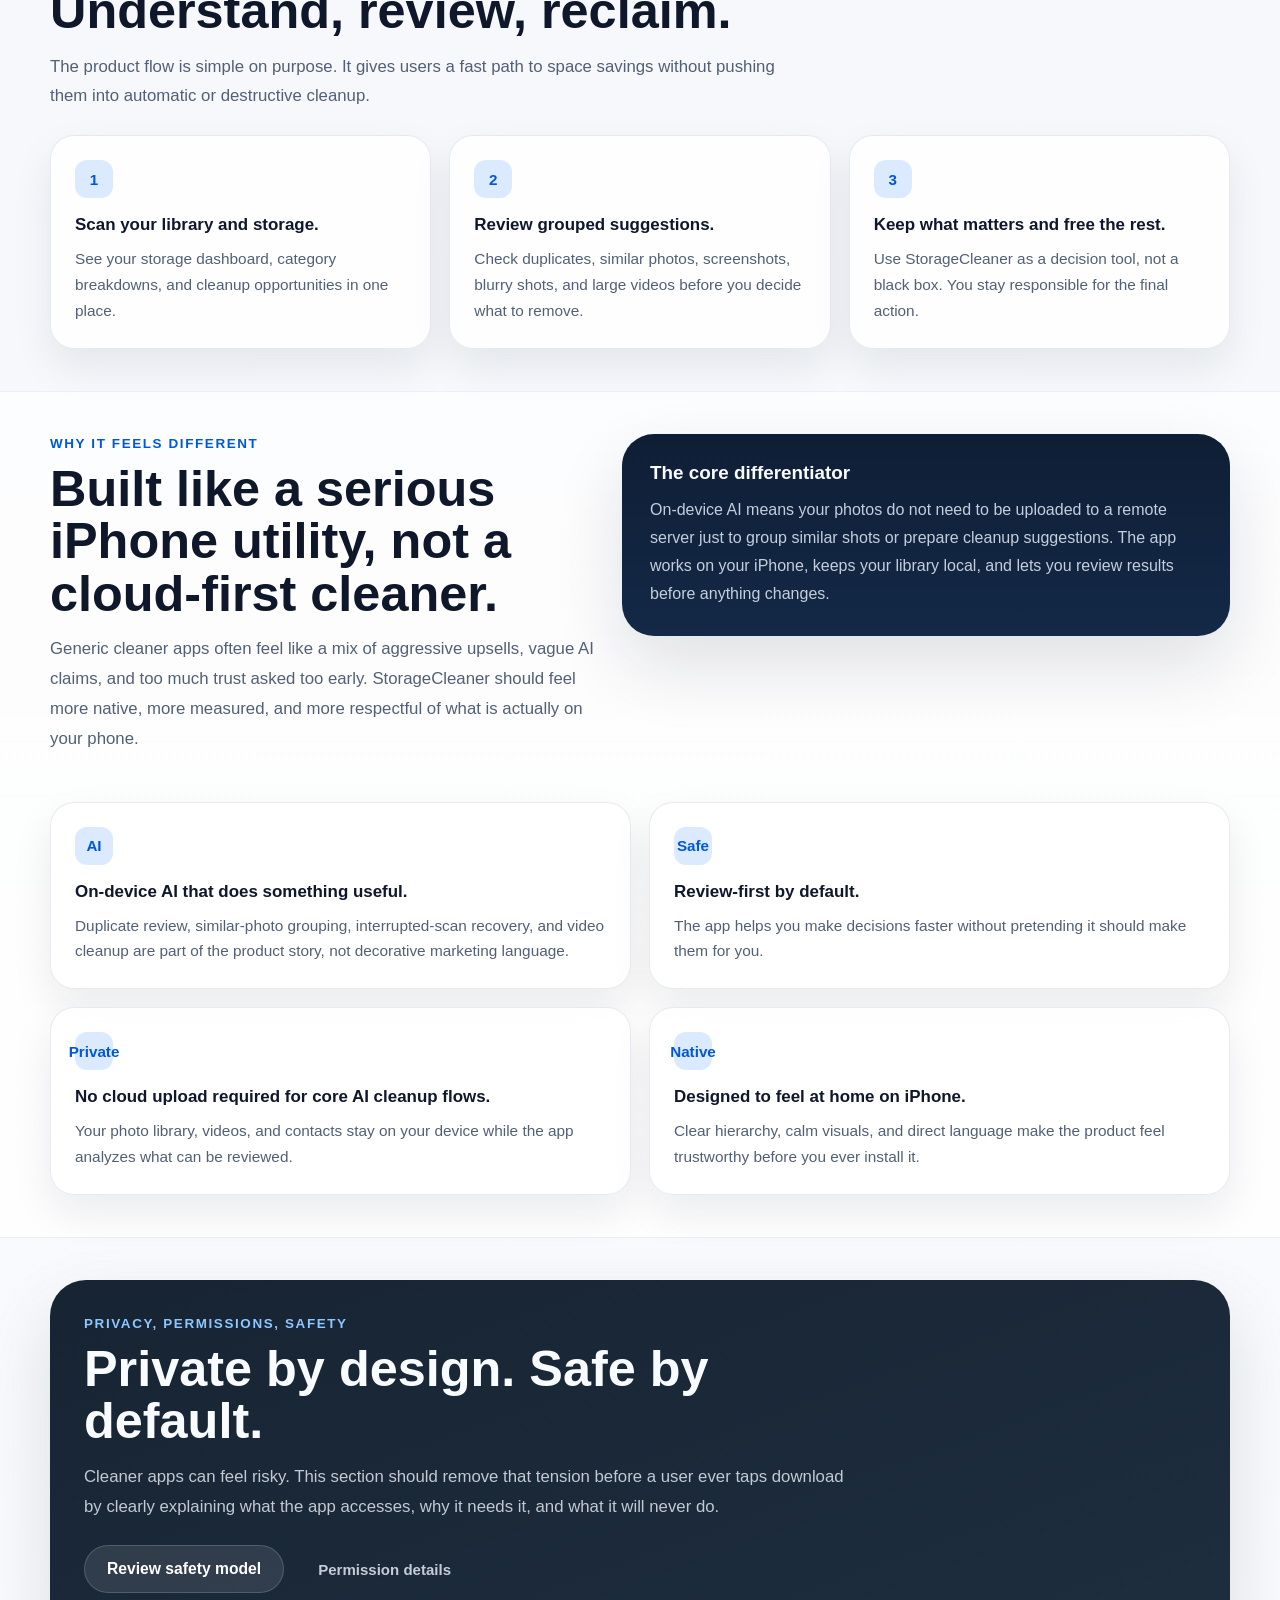
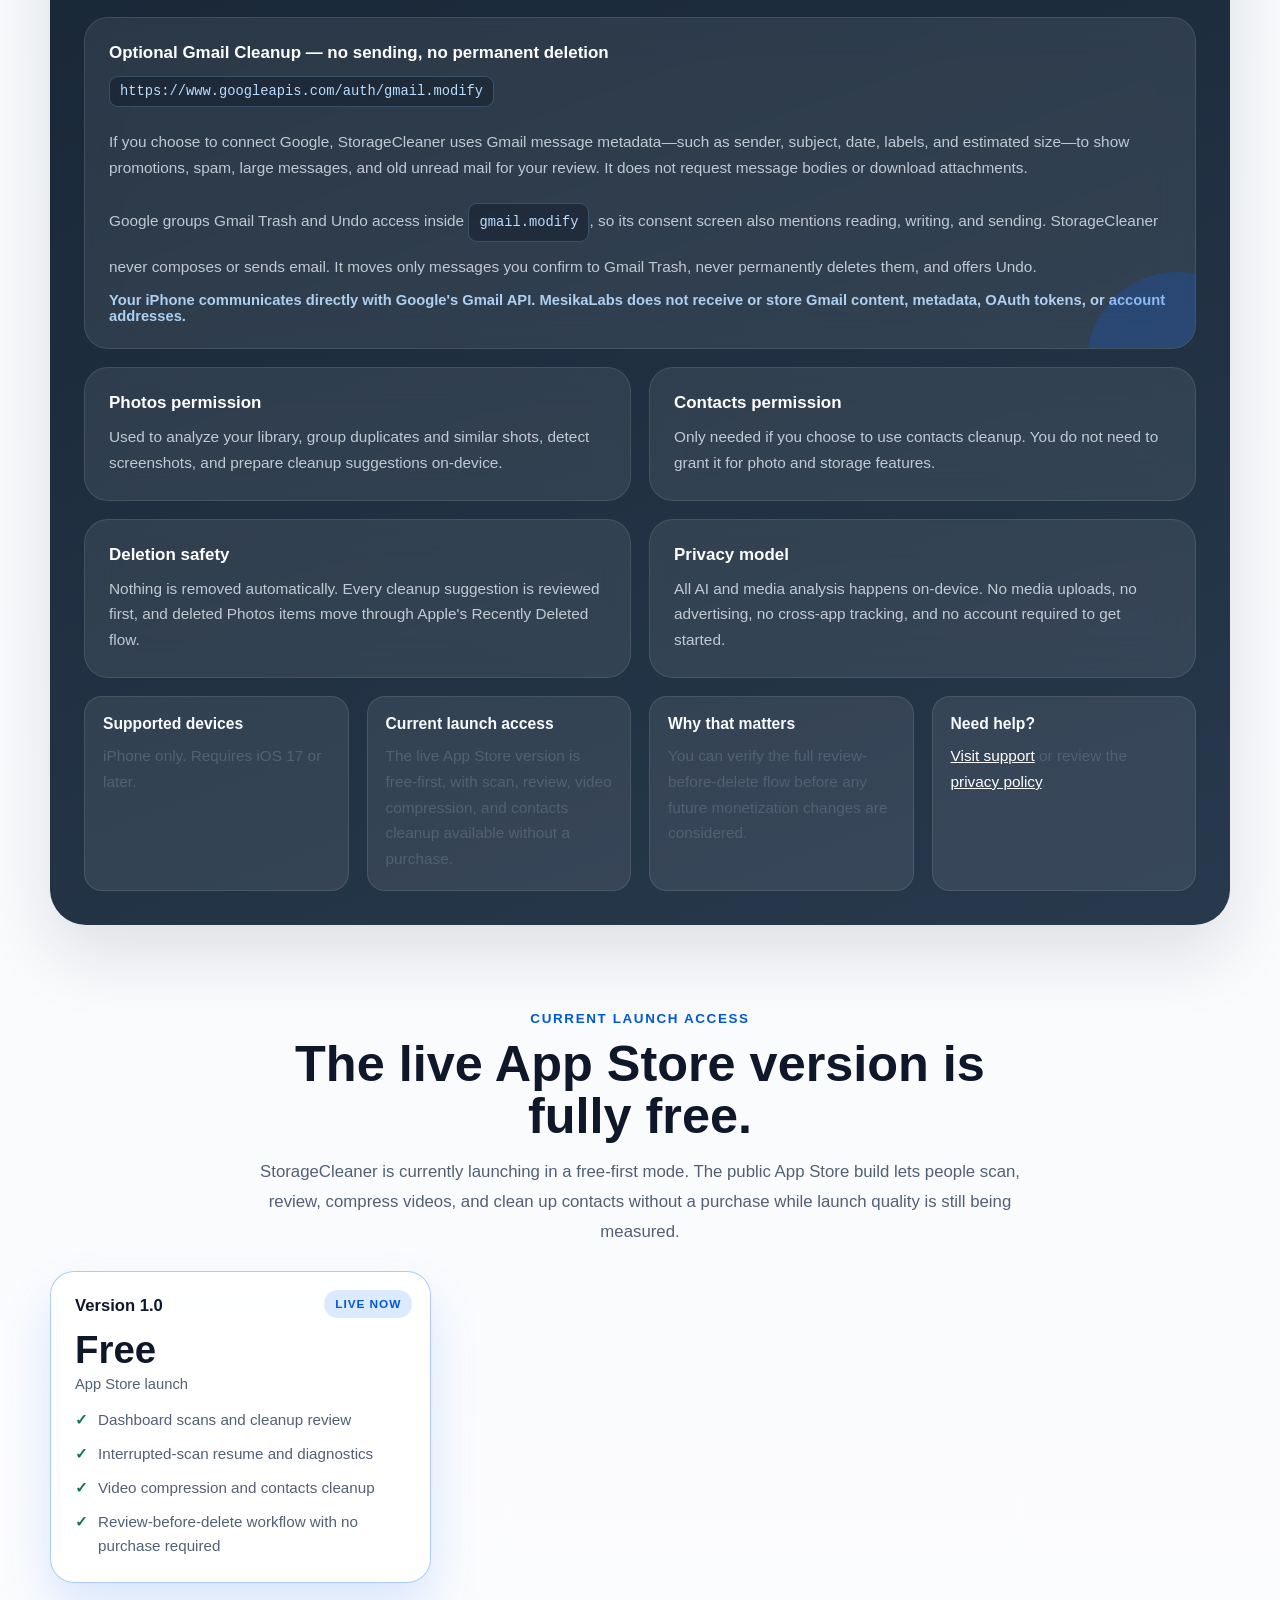
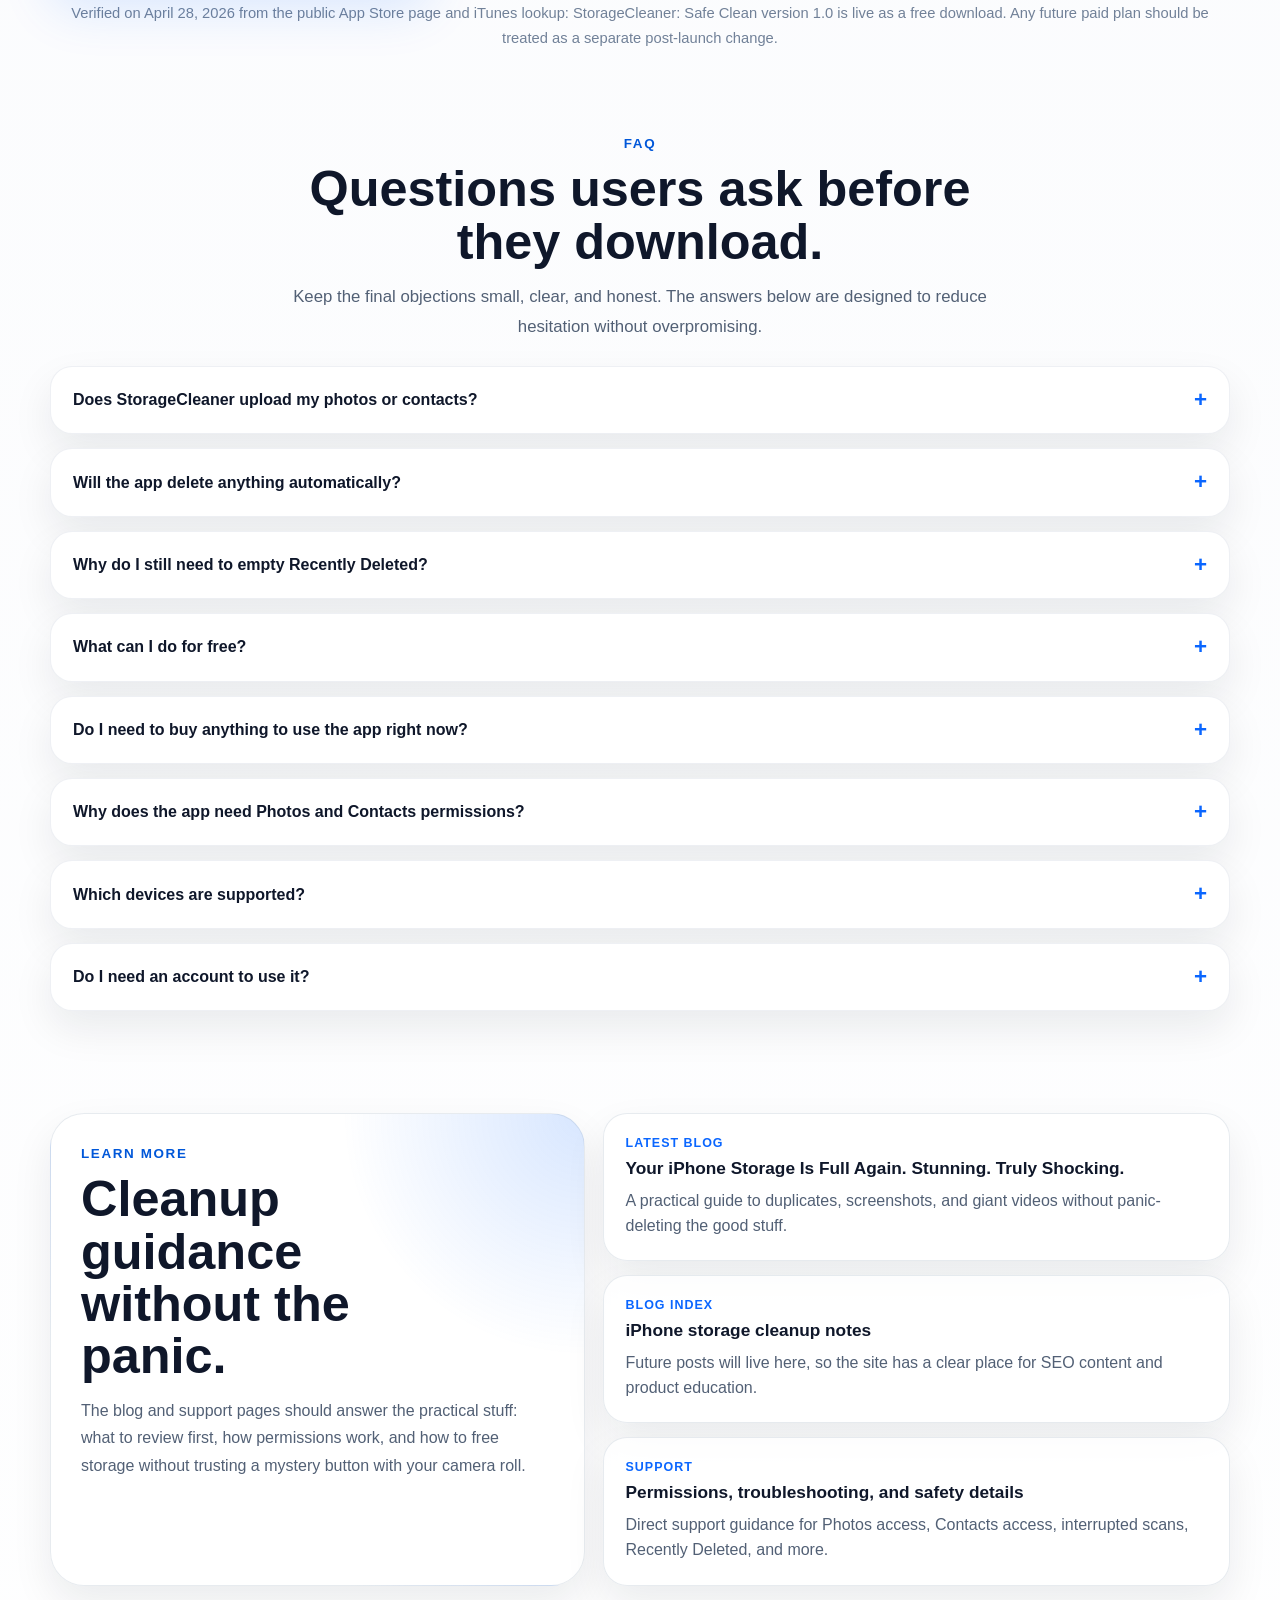
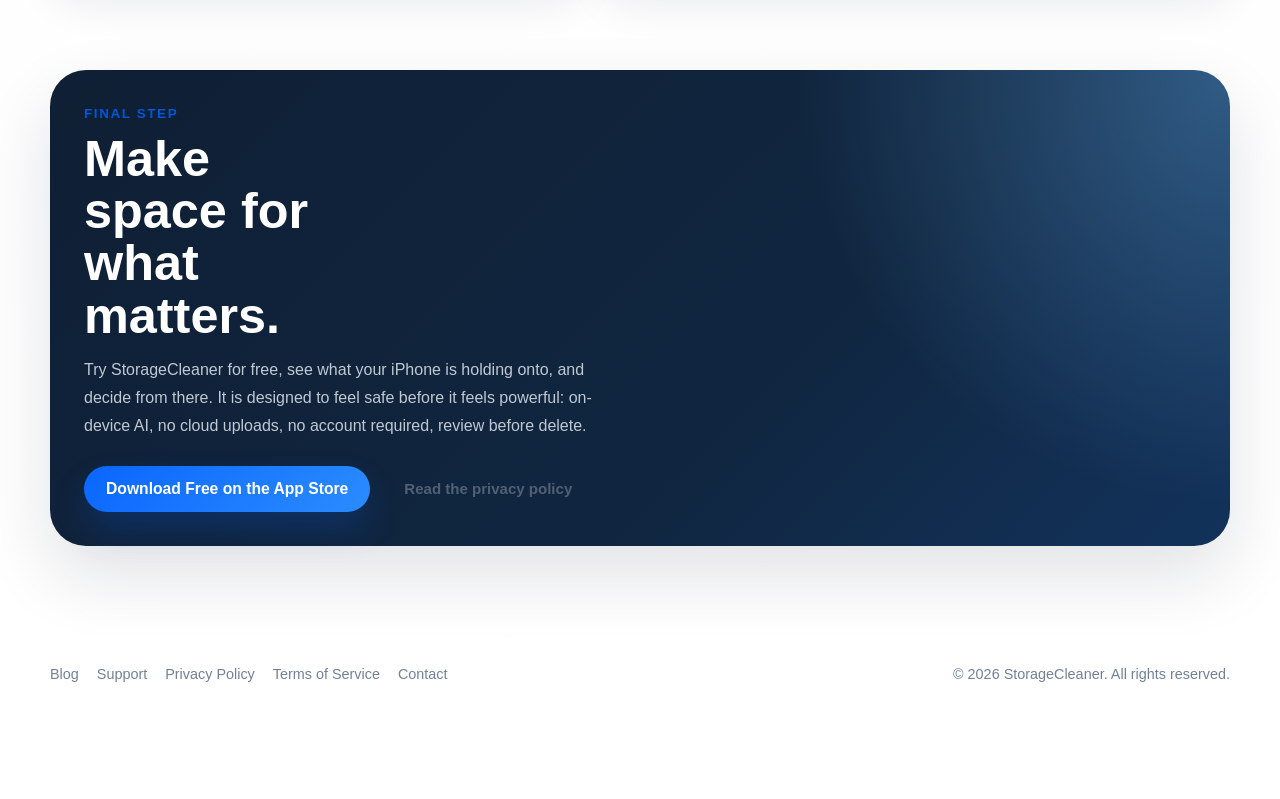
==== commit 7778c545: "docs: explain optional Gmail cleanup" ====
--- a/index.html
+++ b/index.html
@@ -6,13 +6,13 @@
     <title>Storage Cleaner for iPhone — Review Duplicates &amp; Free Space</title>
     <meta
         name="description"
-        content="Storage Cleaner helps free up iPhone storage by finding duplicate photos, similar shots, screenshots, and large videos with review-before-delete cleanup."
+        content="Storage Cleaner uses on-device AI for review-before-delete media cleanup and offers optional Gmail cleanup without sending or permanently deleting email."
     >
     <meta name="apple-itunes-app" content="app-id=6761749597, app-argument=https://apps.apple.com/us/app/storagecleaner-safe-clean/id6761749597">
     <meta property="og:title" content="Storage Cleaner for iPhone — Review Duplicates &amp; Free Space">
     <meta
         property="og:description"
-        content="Free up iPhone storage safely with duplicate photo review, large video cleanup, on-device AI, and no cloud uploads."
+        content="Free up iPhone storage safely with on-device media cleanup and optional Gmail cleanup that never sends email."
     >
     <meta property="og:type" content="website">
     <meta property="og:url" content="https://storagecleaner.mesikalabs.com/">
@@ -762,6 +762,44 @@
             color: rgba(226, 232, 240, 0.82);
         }
 
+        .gmail-card {
+            grid-column: 1 / -1;
+            position: relative;
+            overflow: hidden;
+        }
+
+        .gmail-card::after {
+            content: "";
+            position: absolute;
+            width: 180px;
+            height: 180px;
+            right: -72px;
+            bottom: -104px;
+            border-radius: 50%;
+            background: rgba(10, 102, 255, 0.20);
+            pointer-events: none;
+        }
+
+        .gmail-card code {
+            display: inline-block;
+            margin: 12px 0;
+            padding: 7px 10px;
+            border: 1px solid rgba(142, 199, 255, 0.24);
+            border-radius: 9px;
+            background: rgba(5, 14, 28, 0.34);
+            color: #b9dcff;
+            font-family: ui-monospace, "SFMono-Regular", Menlo, monospace;
+            font-size: 0.86rem;
+        }
+
+        .gmail-detail {
+            display: block;
+            margin-top: 12px;
+            color: rgba(185, 220, 255, 0.92);
+            font-size: 0.92rem;
+            font-weight: 650;
+        }
+
         .trust-link {
             color: #ffffff;
             text-decoration: underline;
@@ -1419,7 +1457,7 @@
                         </span>
                         <span class="trust-badge">
                             <svg viewBox="0 0 24 24" aria-hidden="true"><path d="M9 16.17 4.83 12l-1.42 1.41L9 19 21 7l-1.41-1.41z"/></svg>
-                            No cloud uploads
+                            No media uploads
                         </span>
                         <span class="trust-badge">
                             <svg viewBox="0 0 24 24" aria-hidden="true"><path d="M9 16.17 4.83 12l-1.42 1.41L9 19 21 7l-1.41-1.41z"/></svg>
@@ -1676,11 +1714,31 @@
                     <ul>
                         <li>Photos access powers photo, screenshot, and video review.</li>
                         <li>Contacts access is requested only for contacts cleanup.</li>
+                        <li>Google access is optional and used only for Gmail Cleanup after you explicitly connect an account.</li>
                         <li>You can revoke permissions later in iOS Settings.</li>
                     </ul>
                 </div>
 
                 <div class="trust-grid">
+                    <article class="glass-card gmail-card" id="gmail-cleanup">
+                        <strong>Optional Gmail Cleanup — no sending, no permanent deletion</strong>
+                        <code>https://www.googleapis.com/auth/gmail.modify</code>
+                        <p>
+                            If you choose to connect Google, StorageCleaner uses Gmail message metadata—such as sender,
+                            subject, date, labels, and estimated size—to show promotions, spam, large messages, and old
+                            unread mail for your review. It does not request message bodies or download attachments.
+                        </p>
+                        <p>
+                            Google groups Gmail Trash and Undo access inside <code>gmail.modify</code>, so its consent
+                            screen also mentions reading, writing, and sending. StorageCleaner never composes or sends
+                            email. It moves only messages you confirm to Gmail Trash, never permanently deletes them,
+                            and offers Undo.
+                        </p>
+                        <span class="gmail-detail">
+                            Your iPhone communicates directly with Google's Gmail API. MesikaLabs does not receive or
+                            store Gmail content, metadata, OAuth tokens, or account addresses.
+                        </span>
+                    </article>
                     <article class="glass-card">
                         <strong>Photos permission</strong>
                         <p>Used to analyze your library, group duplicates and similar shots, detect screenshots, and prepare cleanup suggestions on-device.</p>
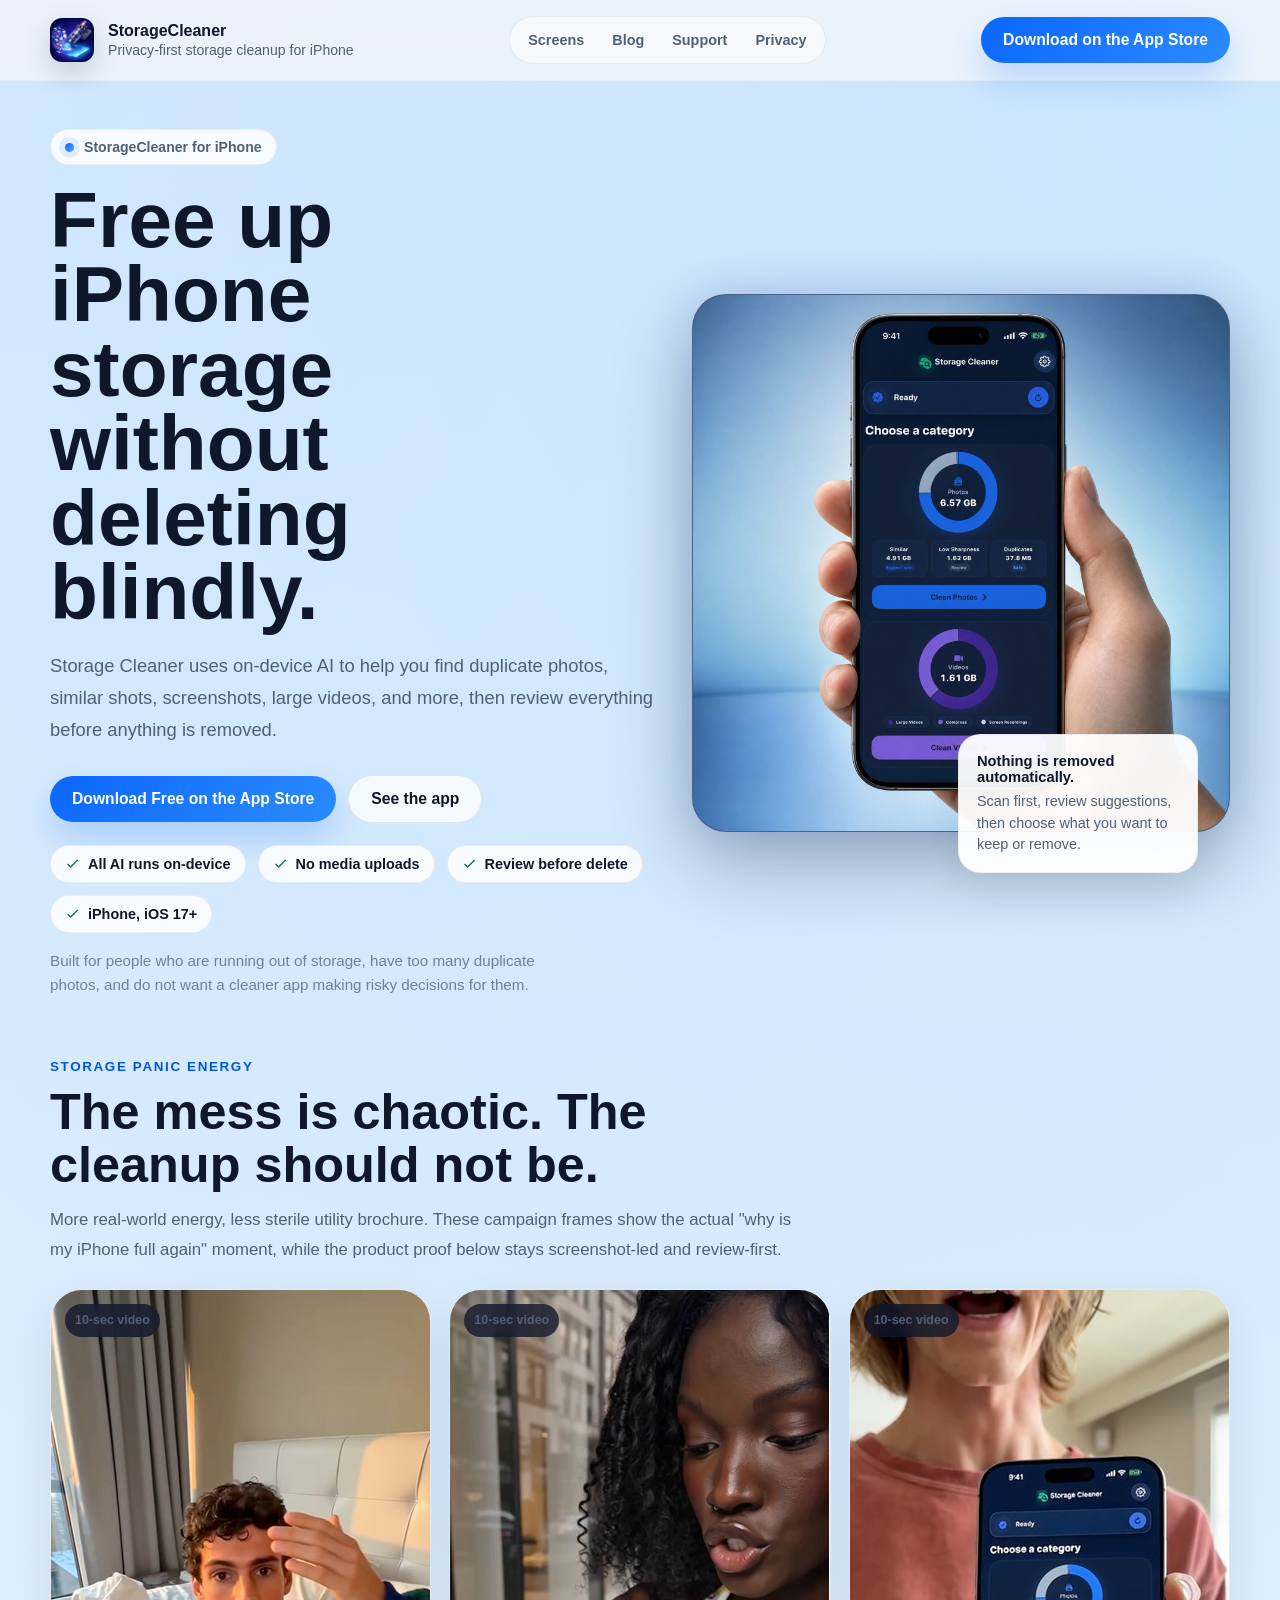
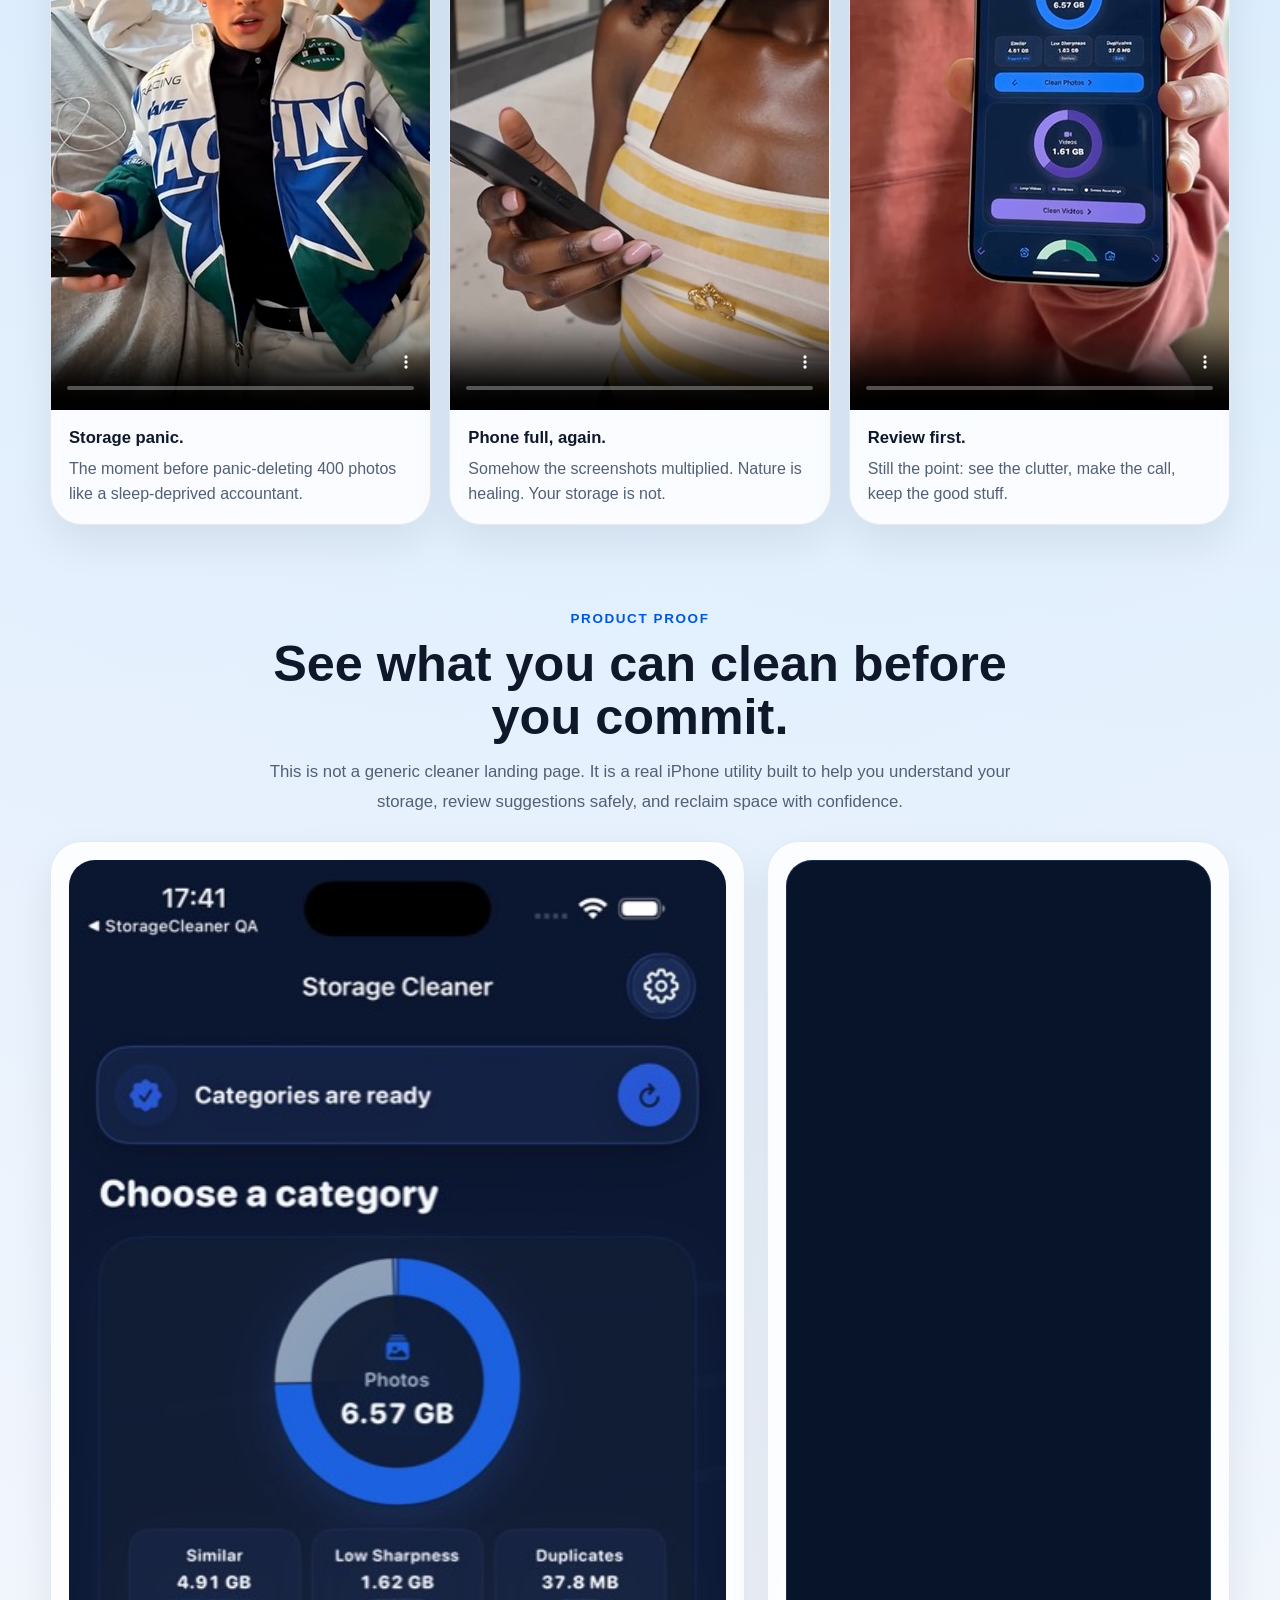
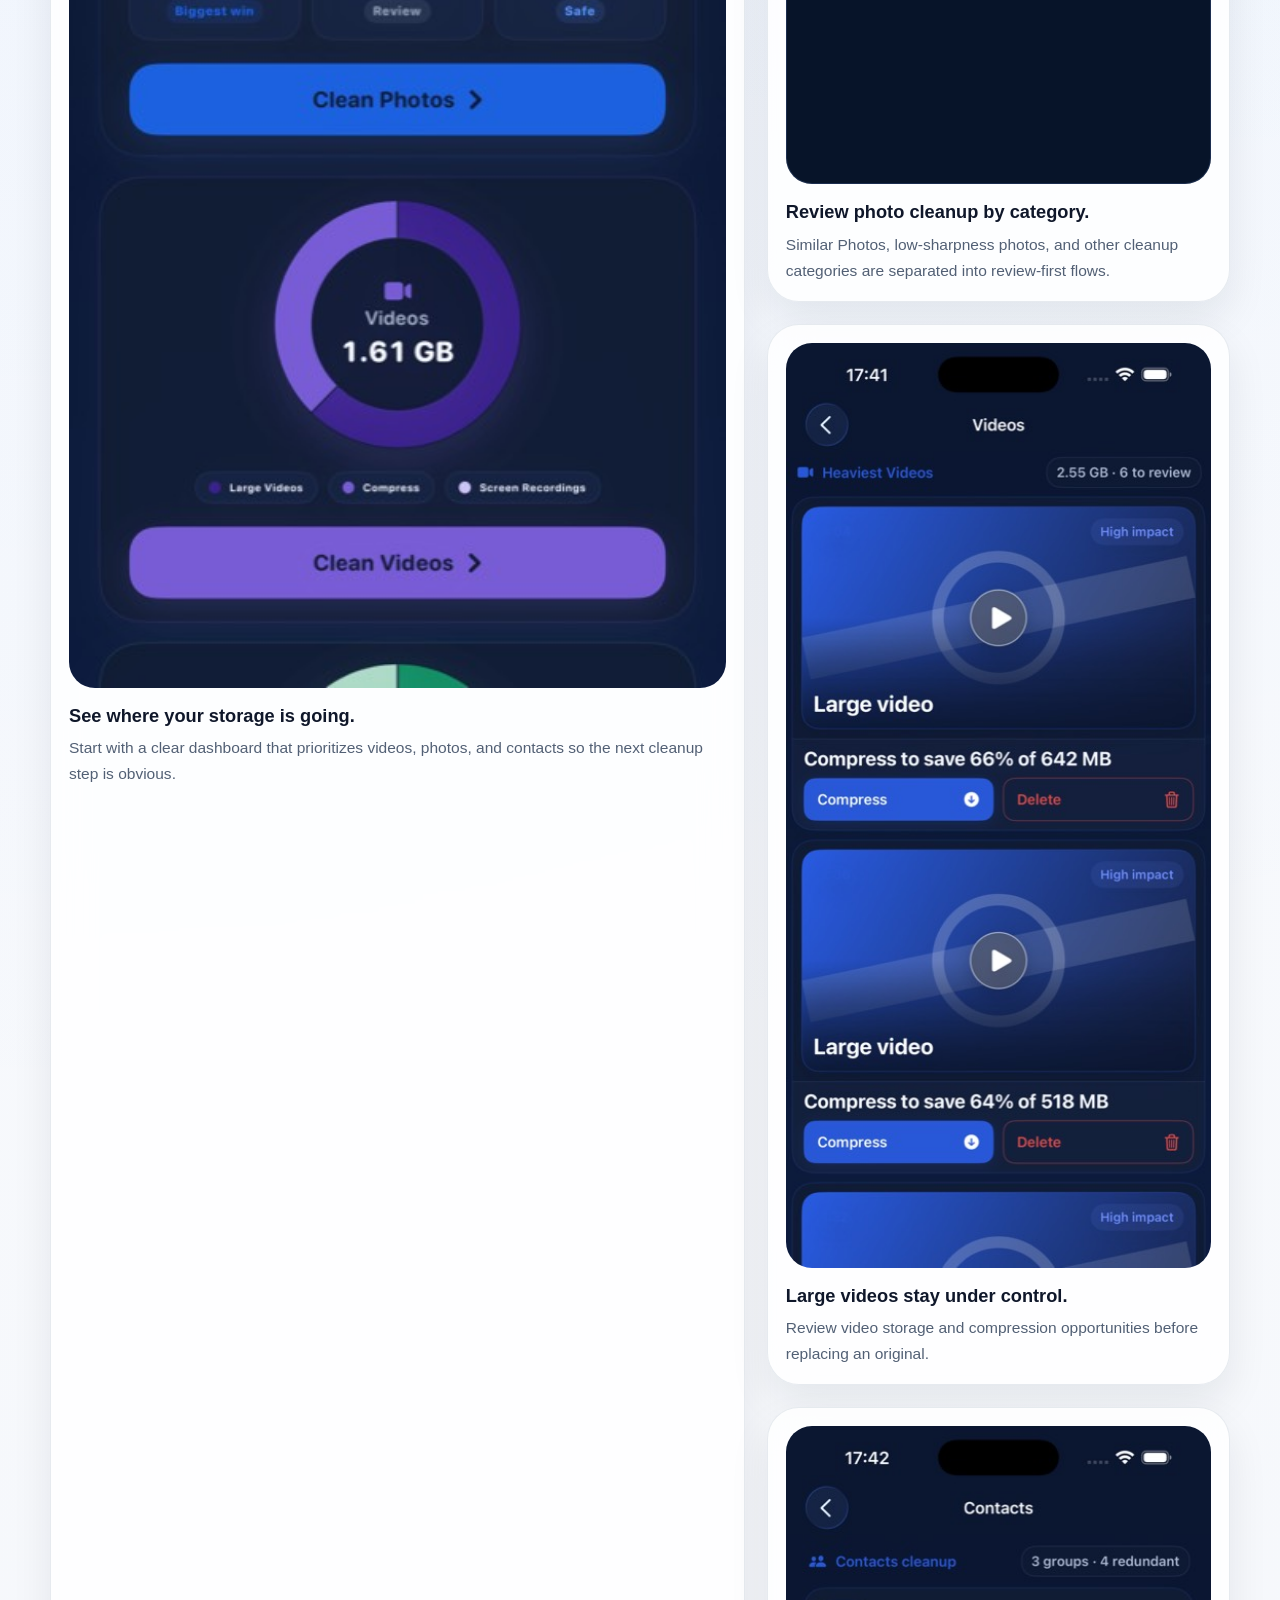
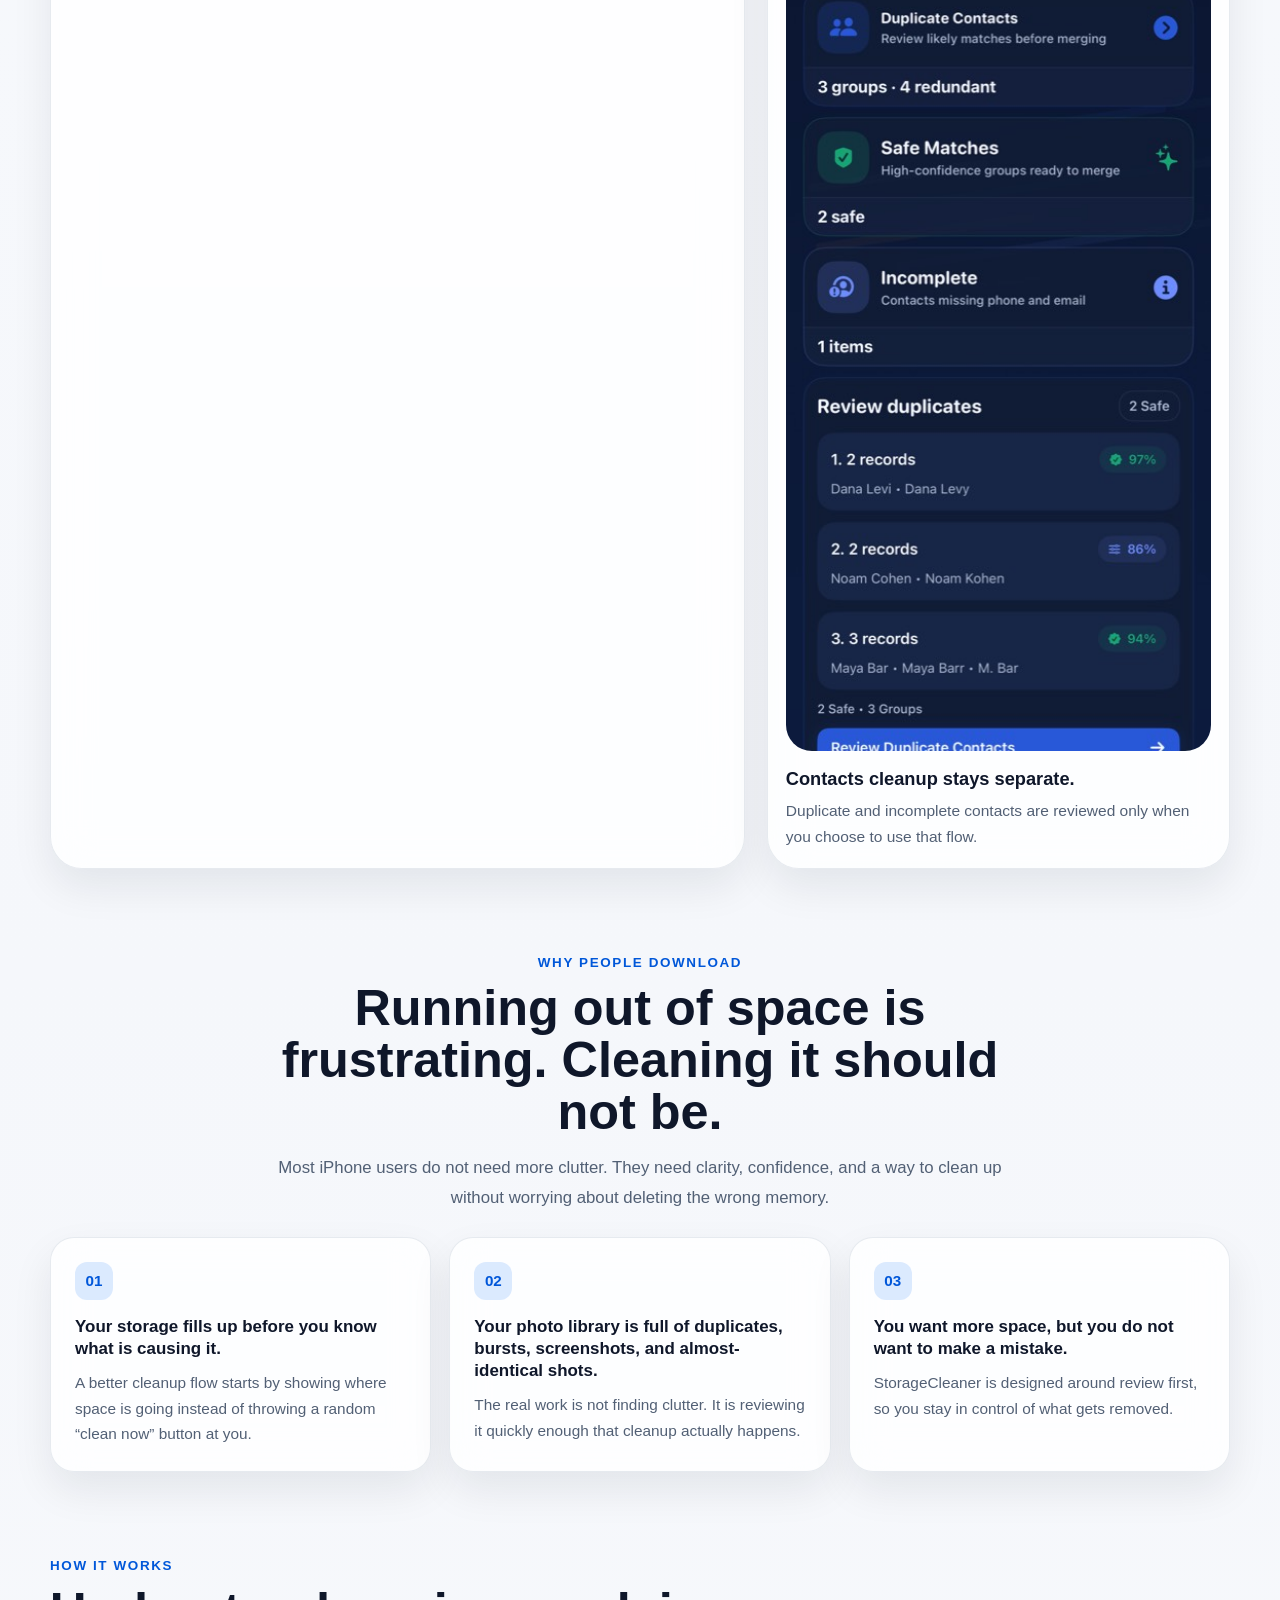
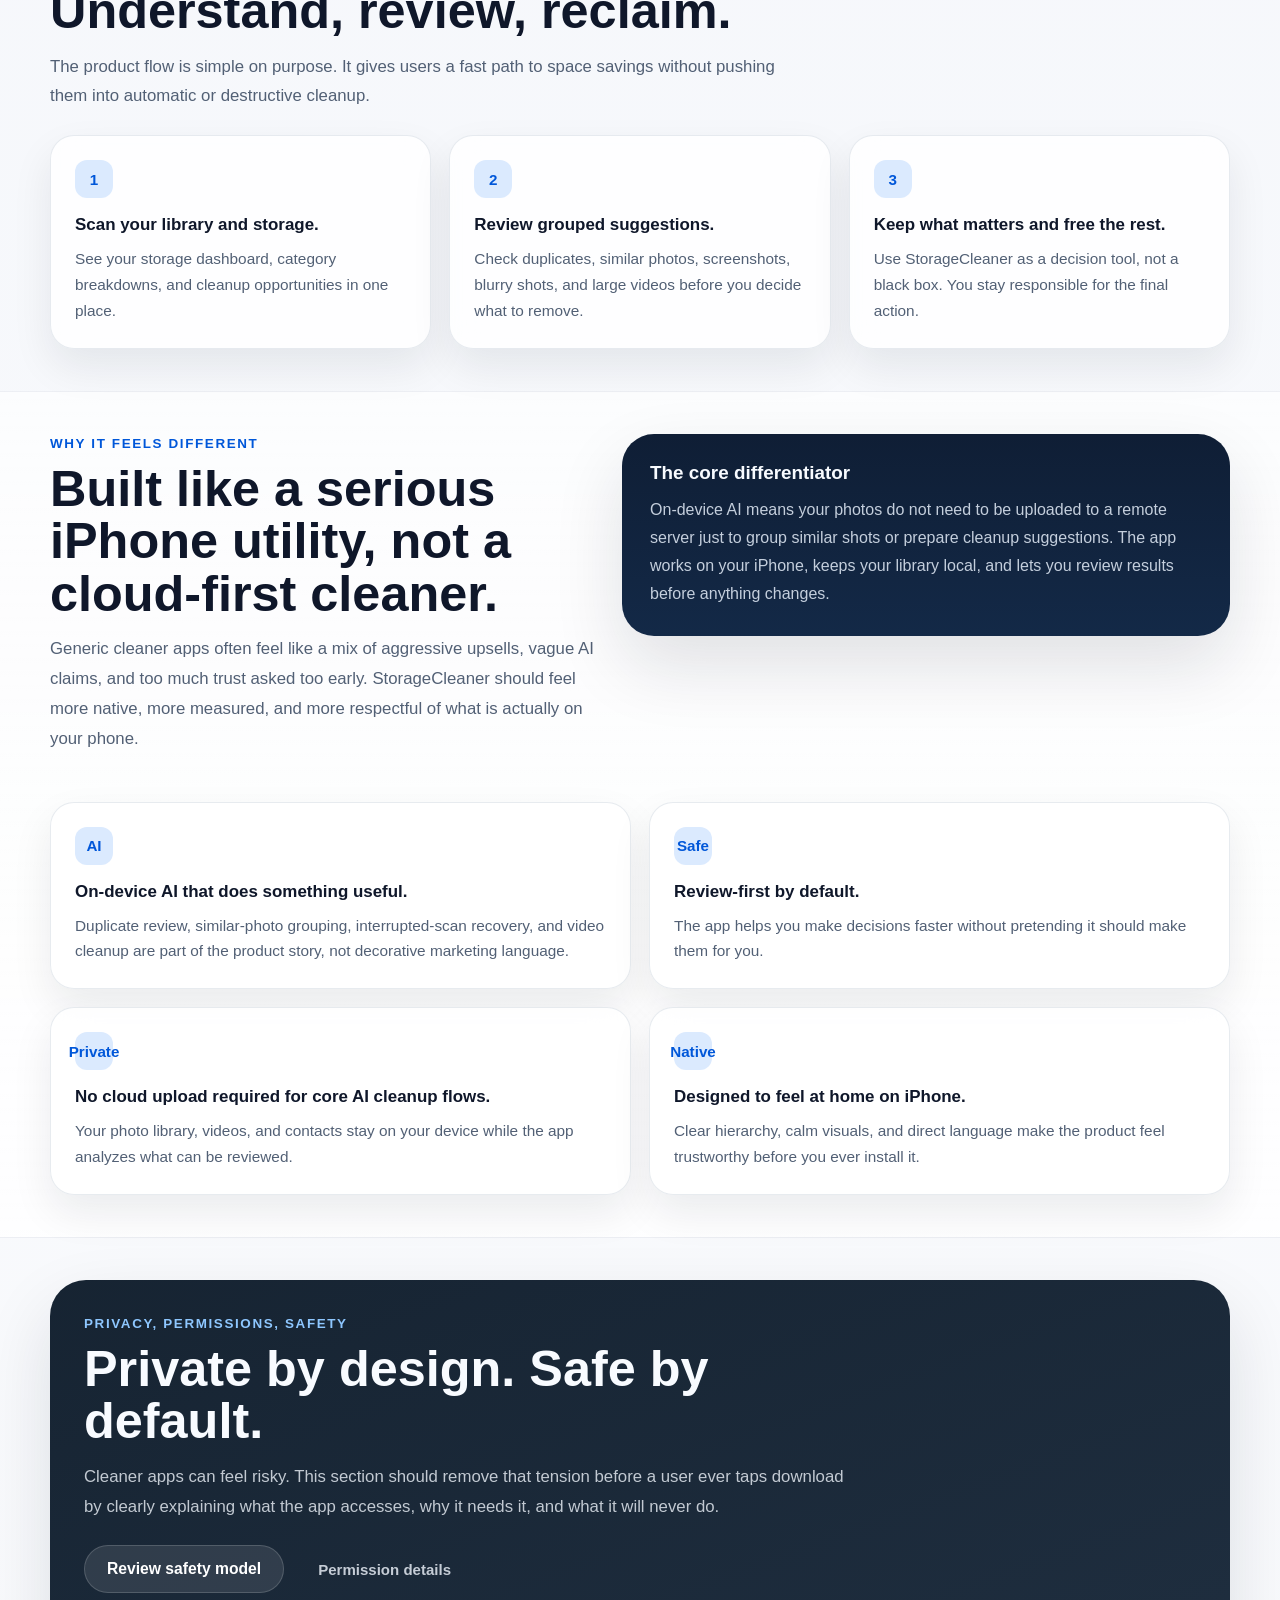
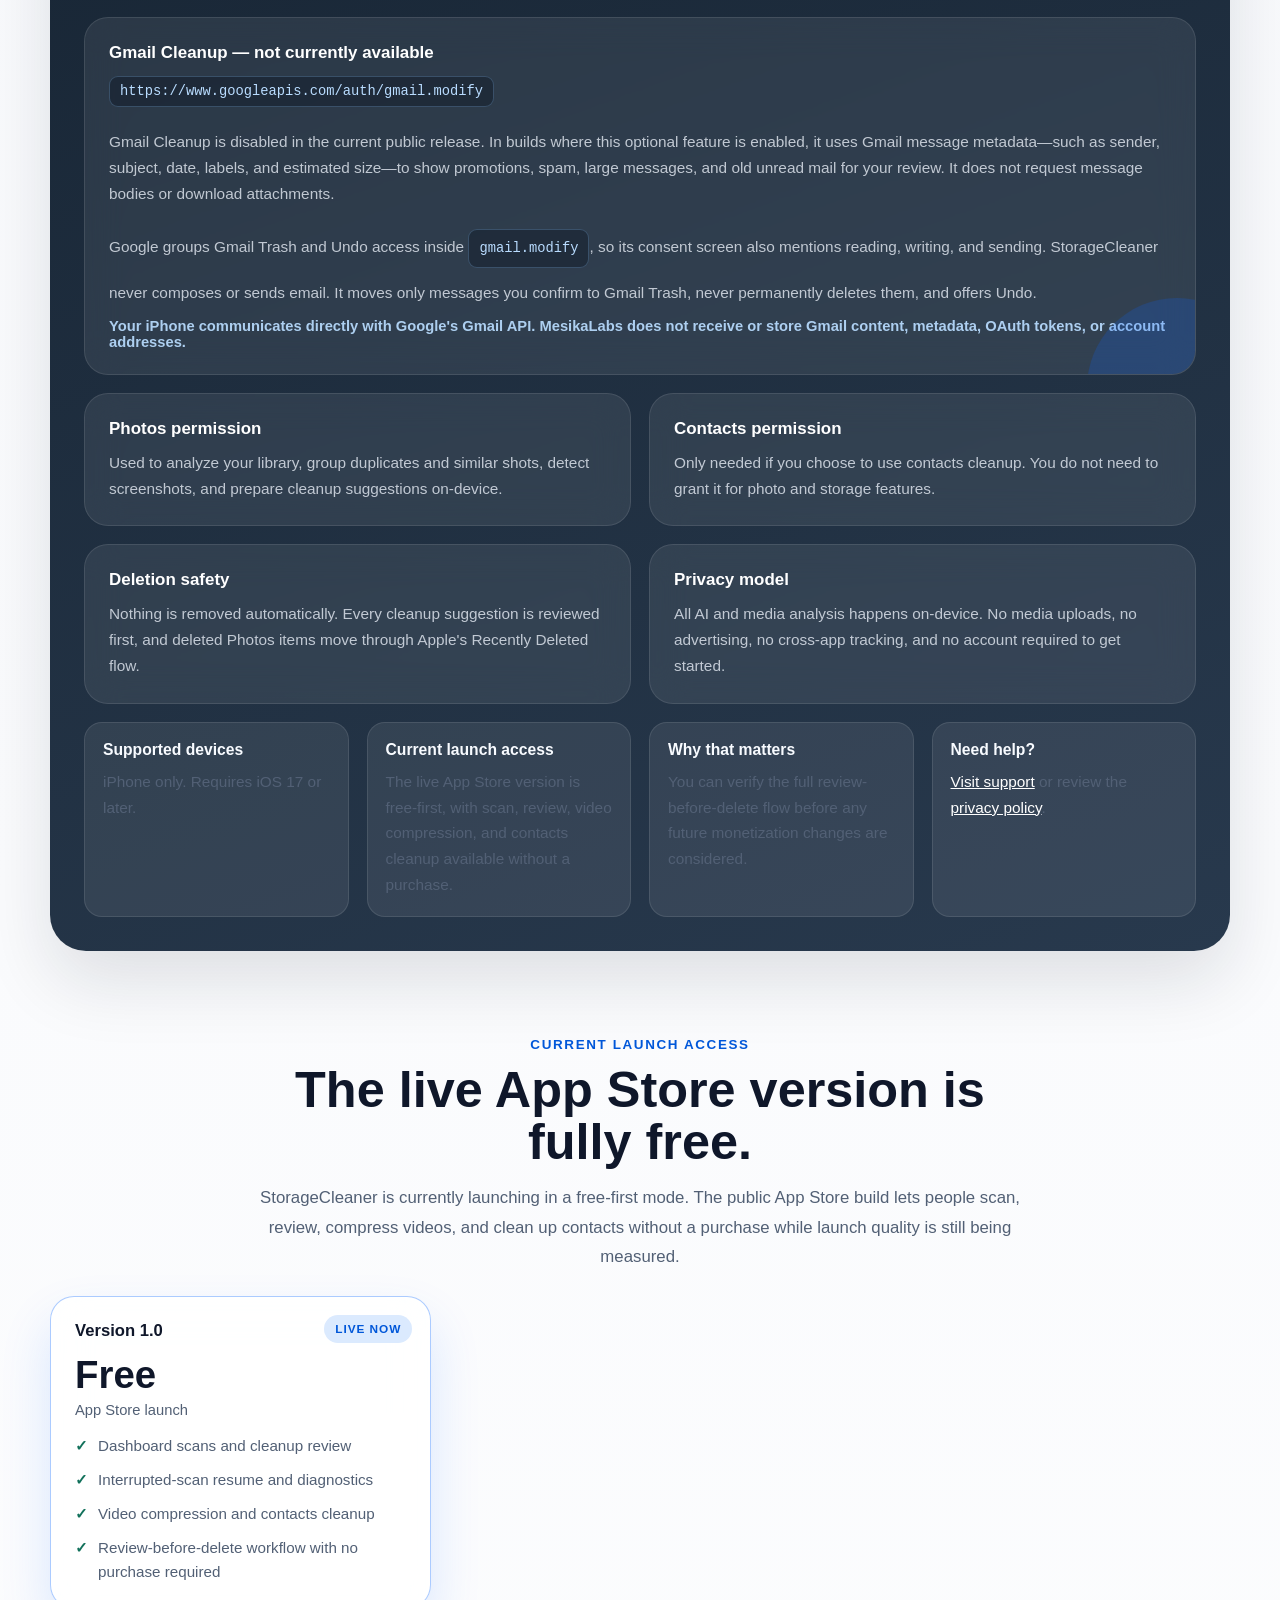
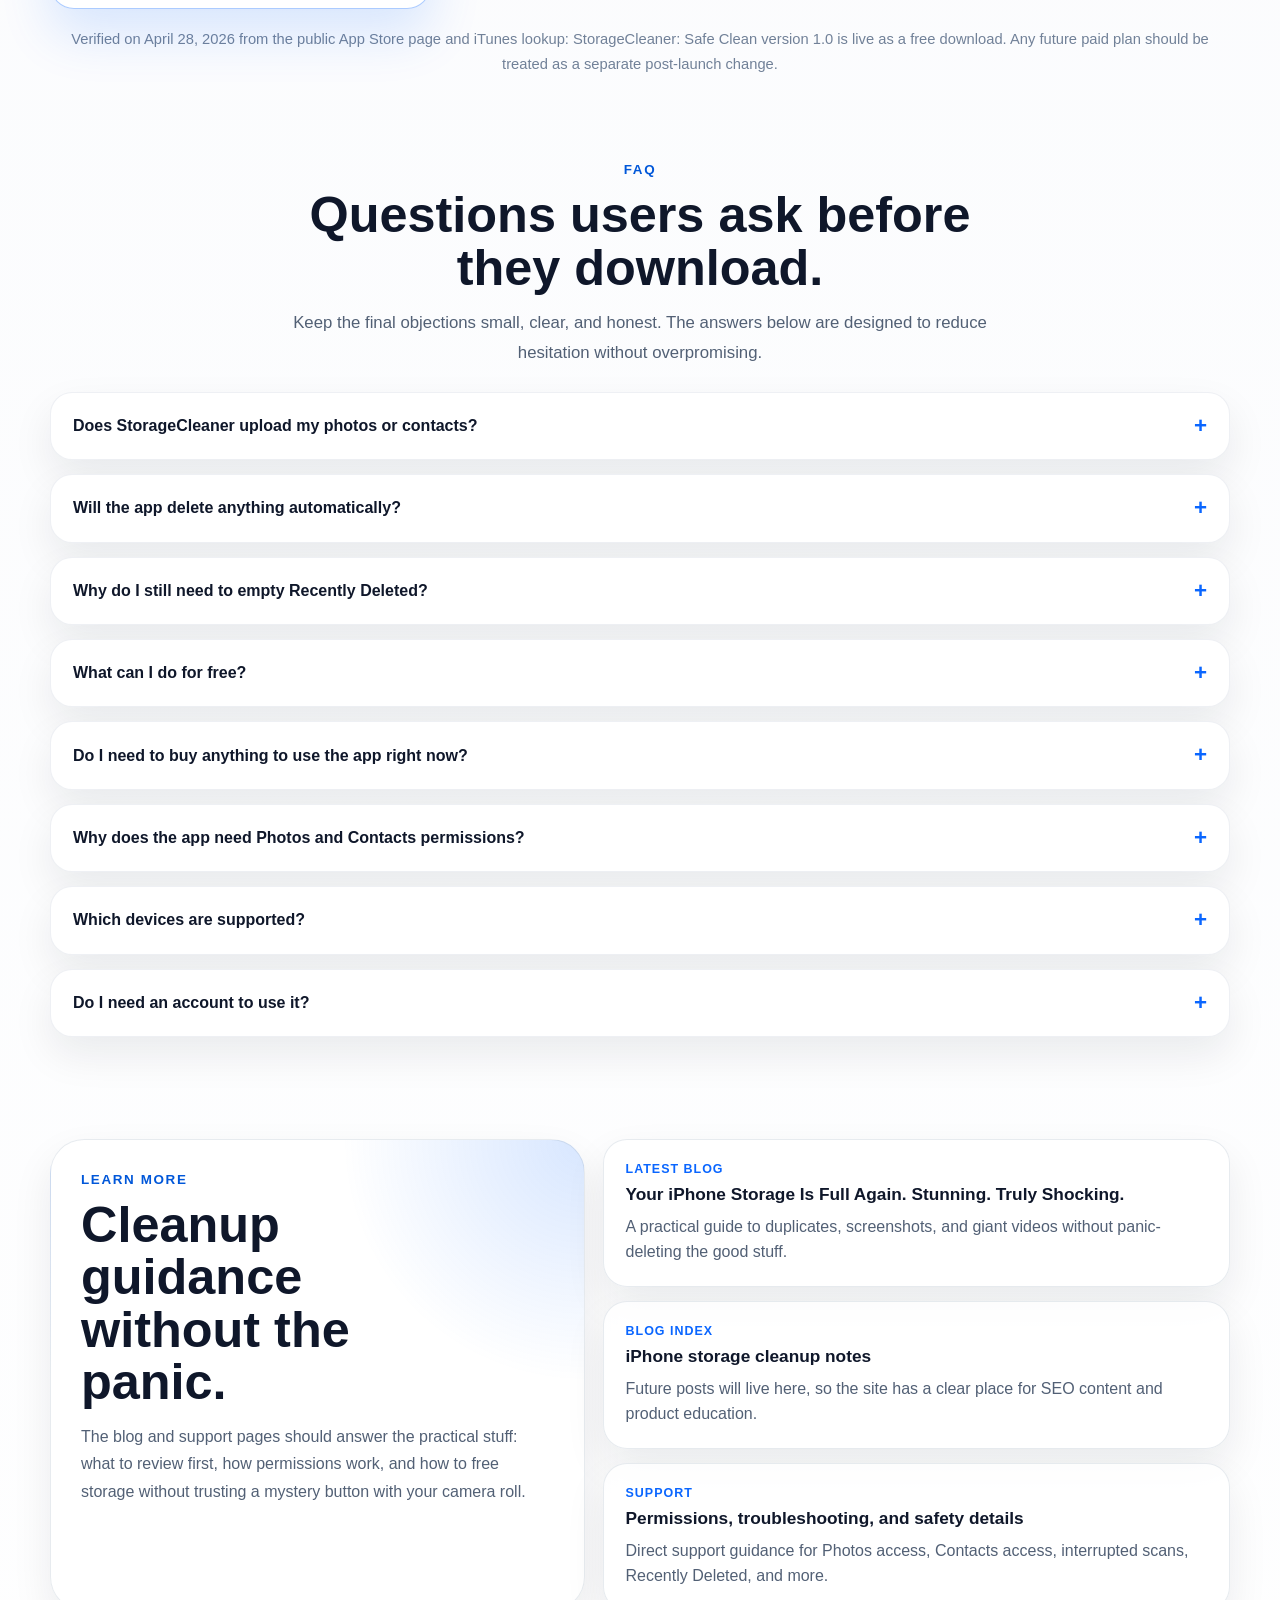
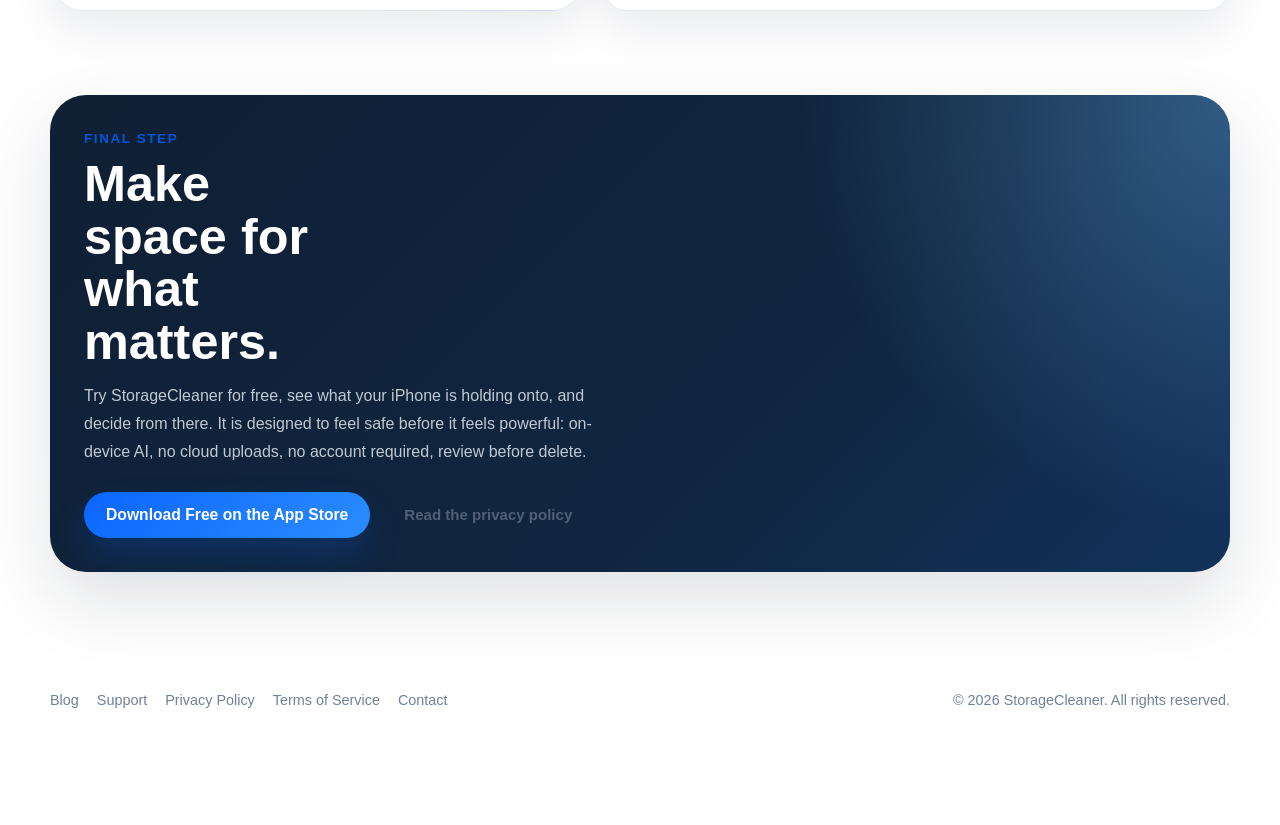
==== commit 1795677b: "Align public support copy with 1.0.13 release" ====
--- a/index.html
+++ b/index.html
@@ -6,13 +6,13 @@
     <title>Storage Cleaner for iPhone — Review Duplicates &amp; Free Space</title>
     <meta
         name="description"
-        content="Storage Cleaner uses on-device AI for review-before-delete media cleanup and offers optional Gmail cleanup without sending or permanently deleting email."
+        content="Storage Cleaner uses on-device AI to help you review duplicate photos, similar shots, and large videos before deleting anything."
     >
     <meta name="apple-itunes-app" content="app-id=6761749597, app-argument=https://apps.apple.com/us/app/storagecleaner-safe-clean/id6761749597">
     <meta property="og:title" content="Storage Cleaner for iPhone — Review Duplicates &amp; Free Space">
     <meta
         property="og:description"
-        content="Free up iPhone storage safely with on-device media cleanup and optional Gmail cleanup that never sends email."
+        content="Review duplicate photos, similar shots, and large videos on your iPhone before cleanup."
     >
     <meta property="og:type" content="website">
     <meta property="og:url" content="https://storagecleaner.mesikalabs.com/">
@@ -1714,17 +1714,17 @@
                     <ul>
                         <li>Photos access powers photo, screenshot, and video review.</li>
                         <li>Contacts access is requested only for contacts cleanup.</li>
-                        <li>Google access is optional and used only for Gmail Cleanup after you explicitly connect an account.</li>
+                        <li>Gmail Cleanup is not available in the current public release.</li>
                         <li>You can revoke permissions later in iOS Settings.</li>
                     </ul>
                 </div>
 
                 <div class="trust-grid">
                     <article class="glass-card gmail-card" id="gmail-cleanup">
-                        <strong>Optional Gmail Cleanup — no sending, no permanent deletion</strong>
+                        <strong>Gmail Cleanup — not currently available</strong>
                         <code>https://www.googleapis.com/auth/gmail.modify</code>
                         <p>
-                            If you choose to connect Google, StorageCleaner uses Gmail message metadata—such as sender,
+                            Gmail Cleanup is disabled in the current public release. In builds where this optional feature is enabled, it uses Gmail message metadata—such as sender,
                             subject, date, labels, and estimated size—to show promotions, spam, large messages, and old
                             unread mail for your review. It does not request message bodies or download attachments.
                         </p>
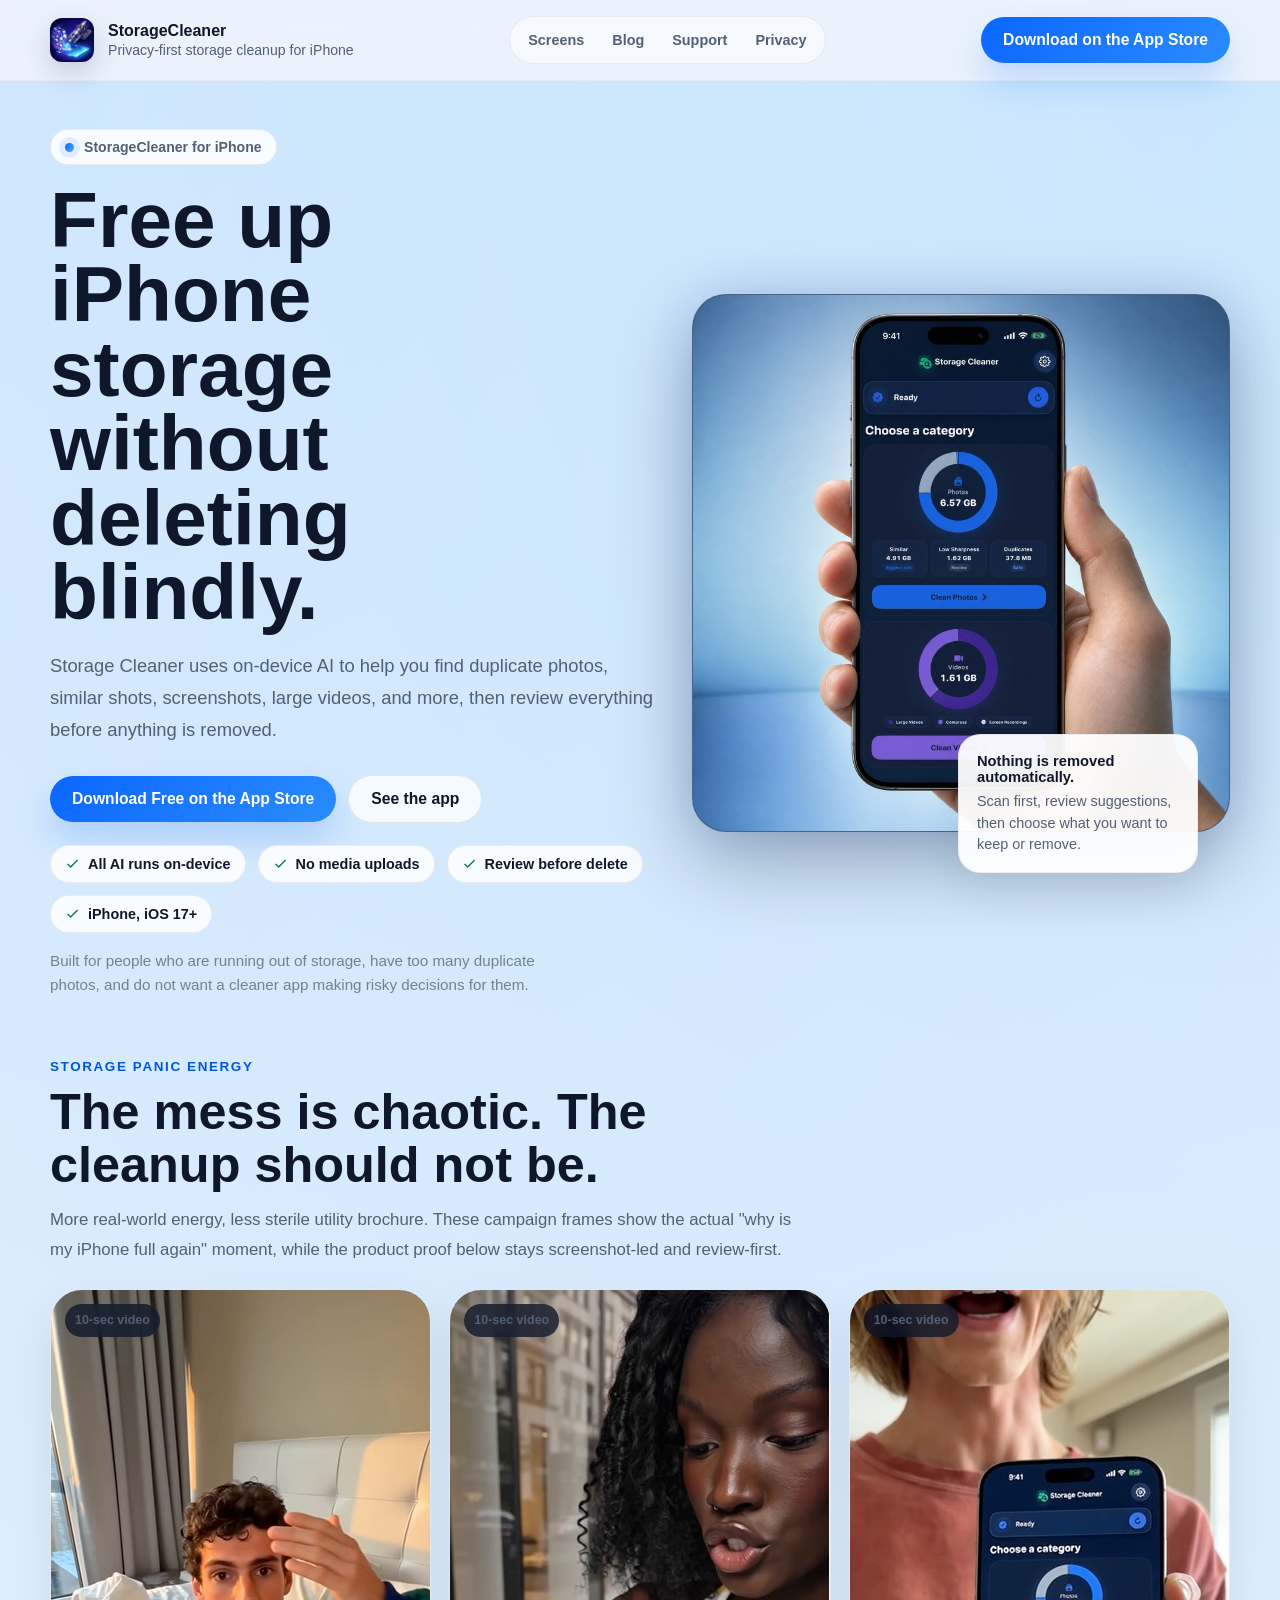
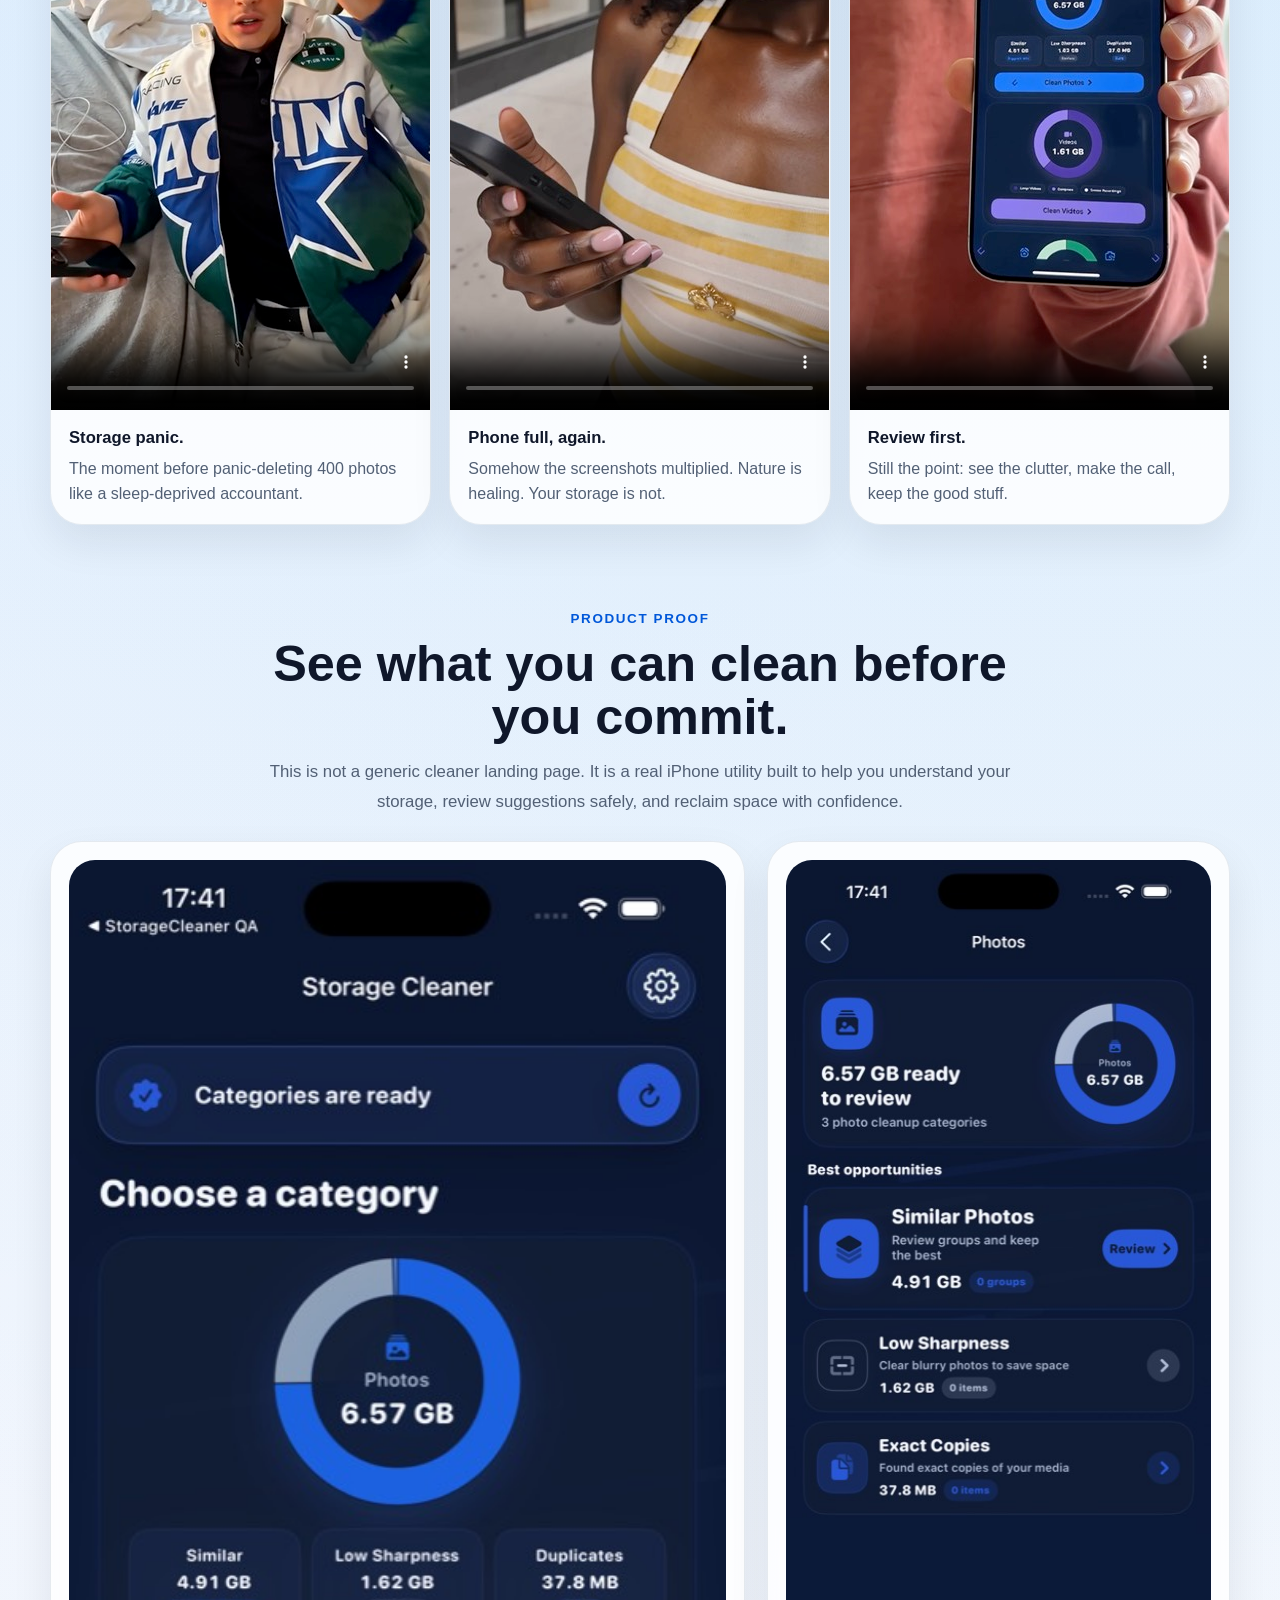
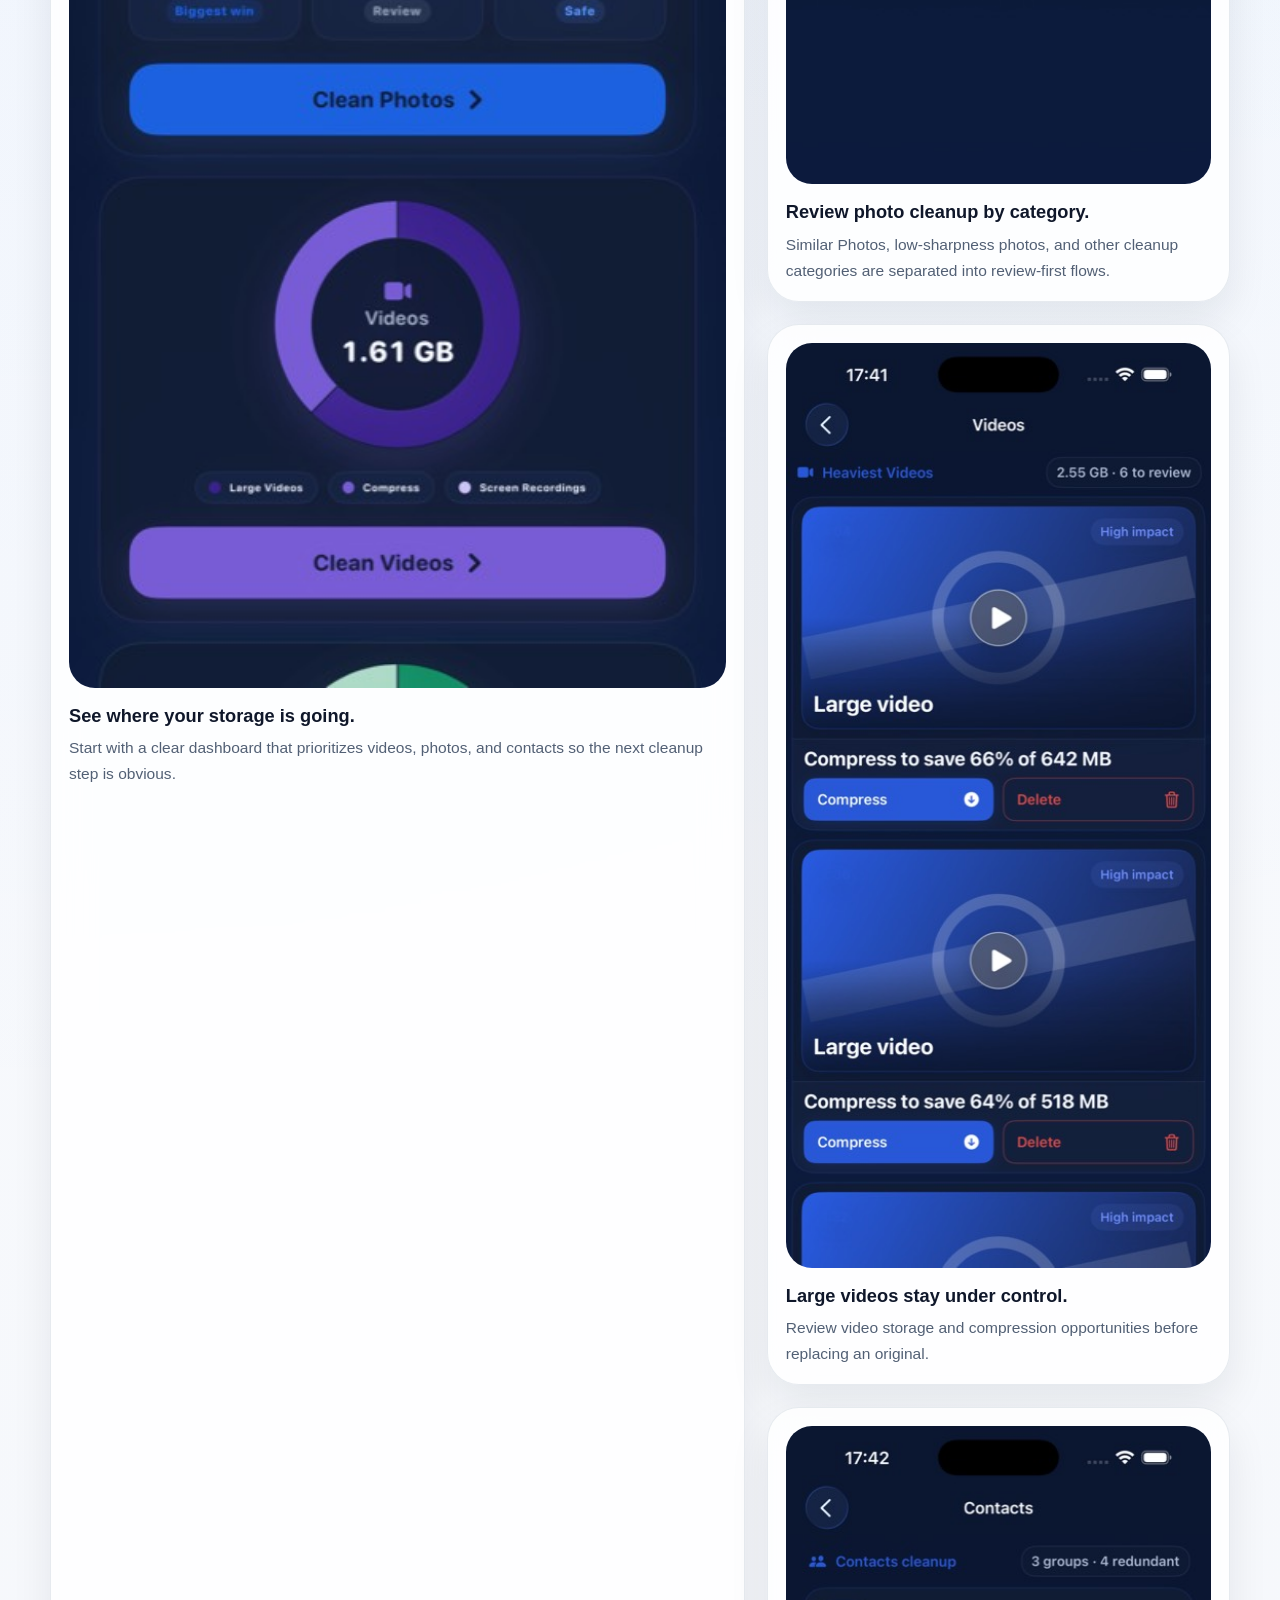
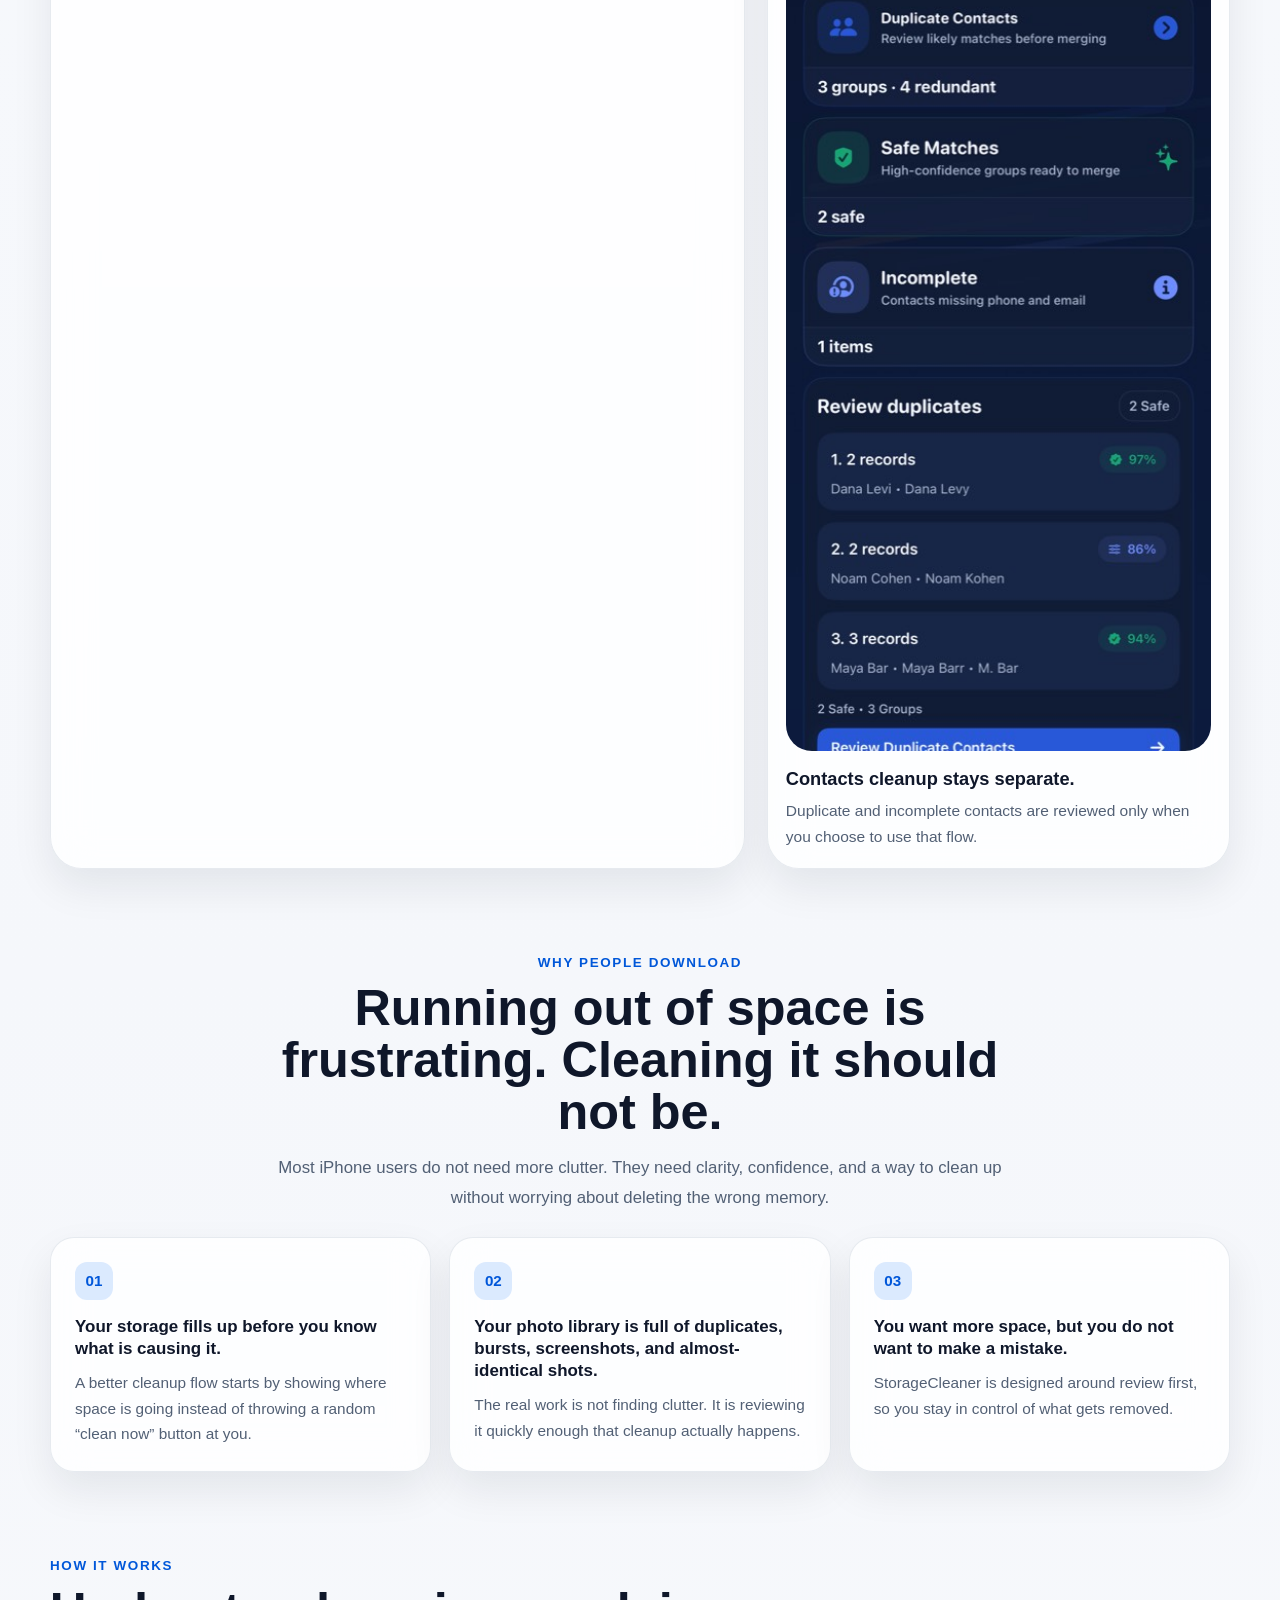
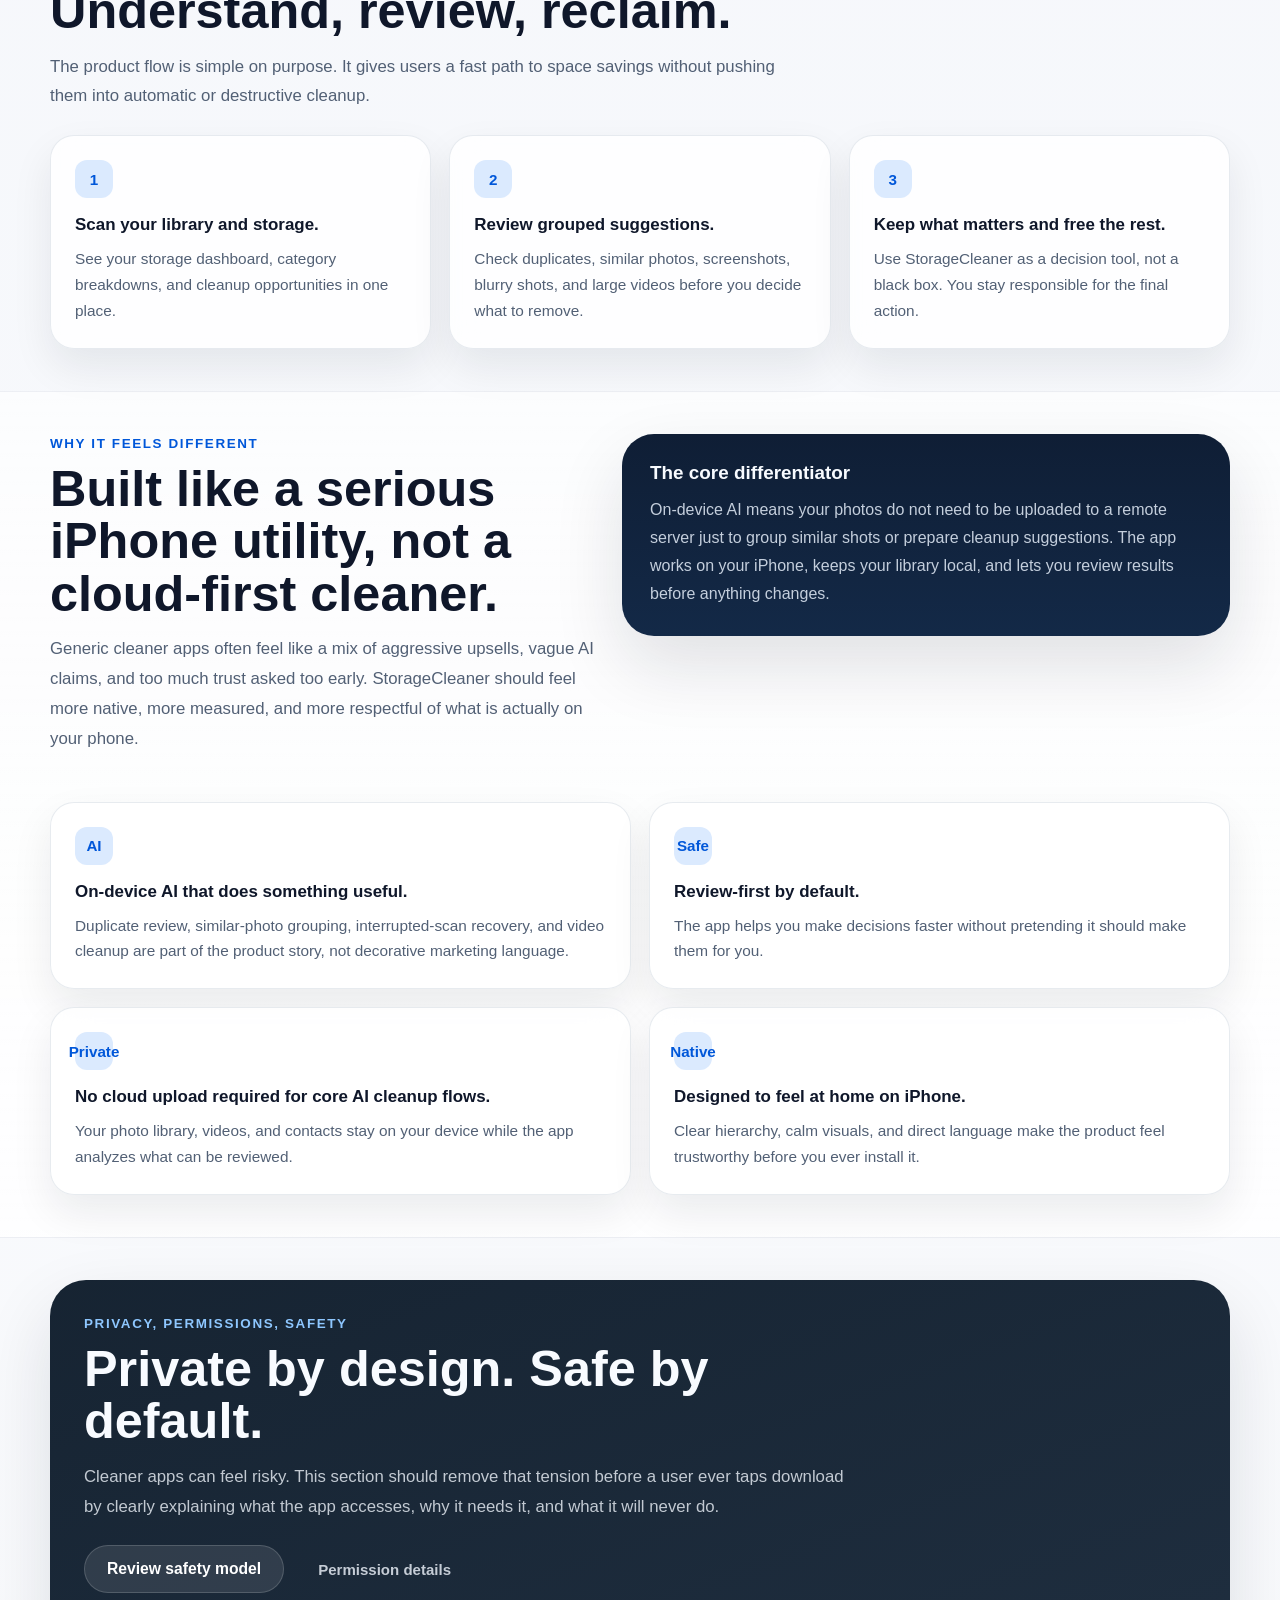
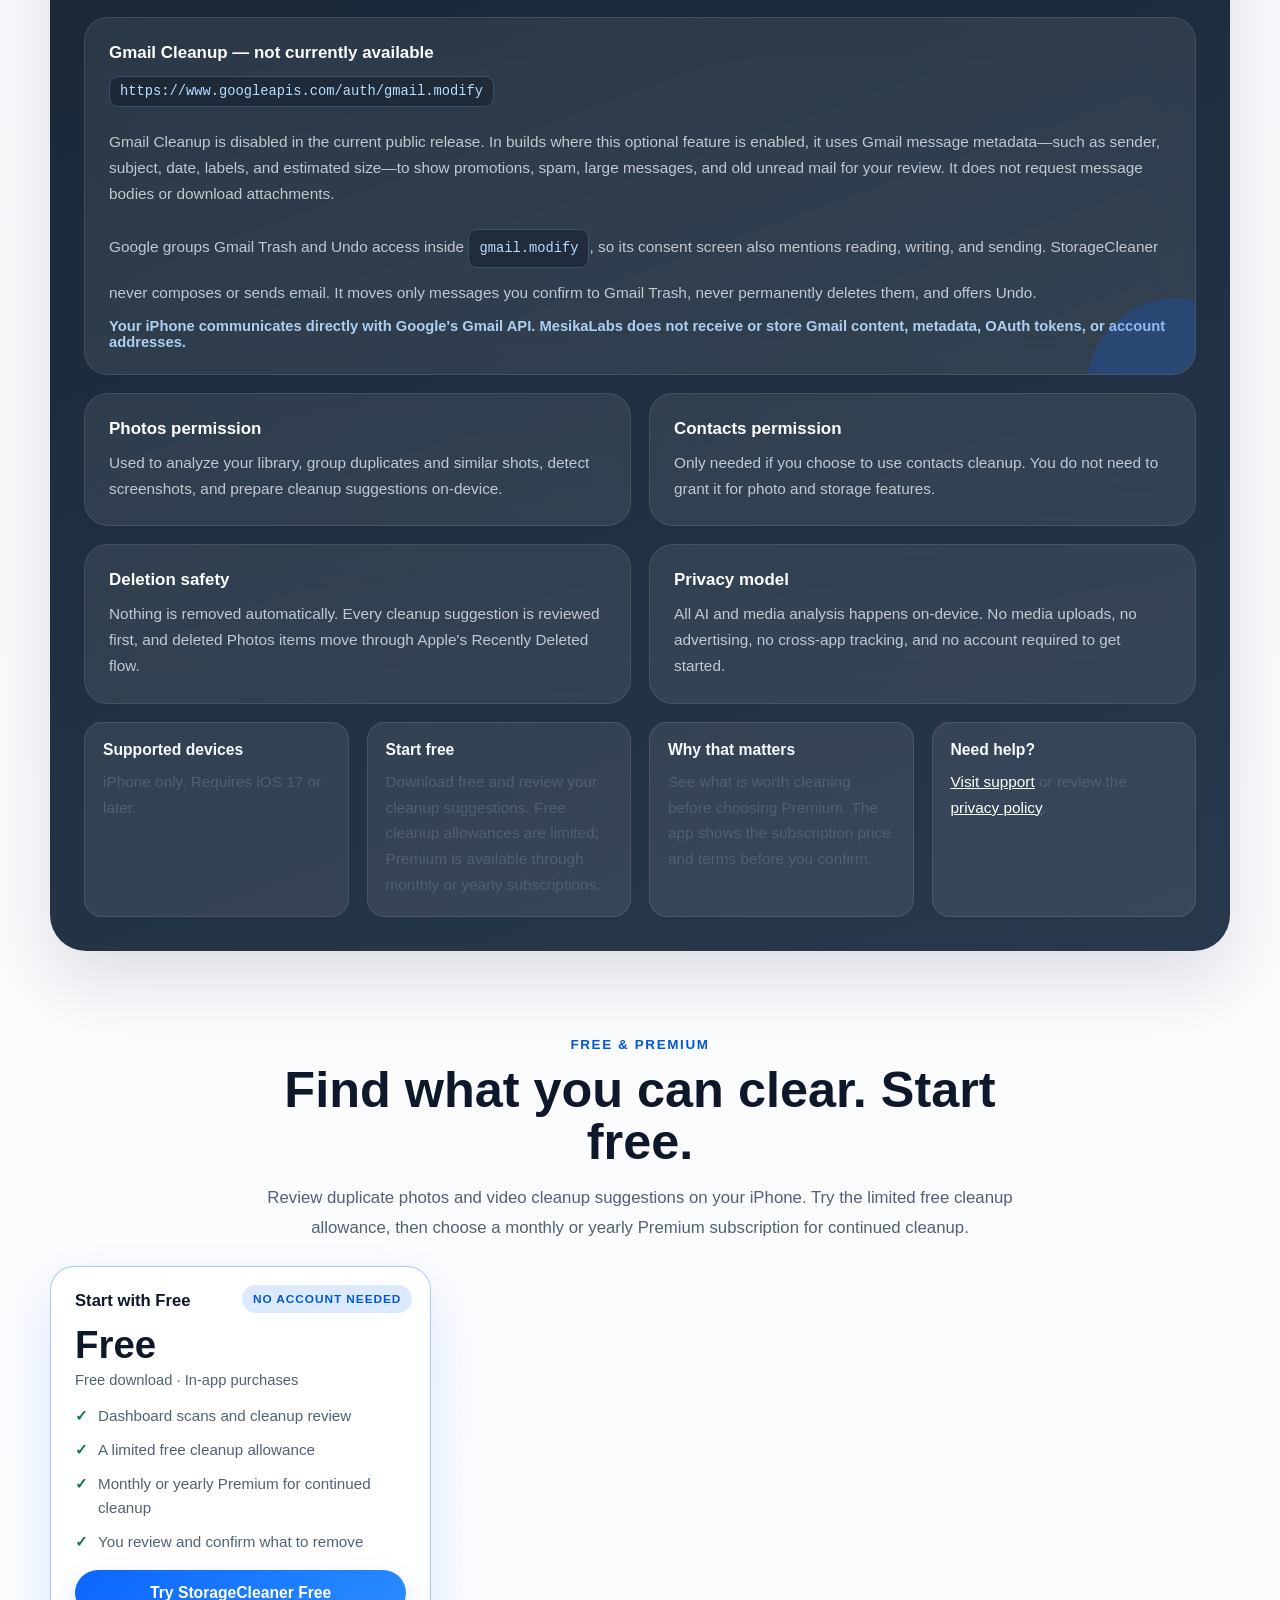
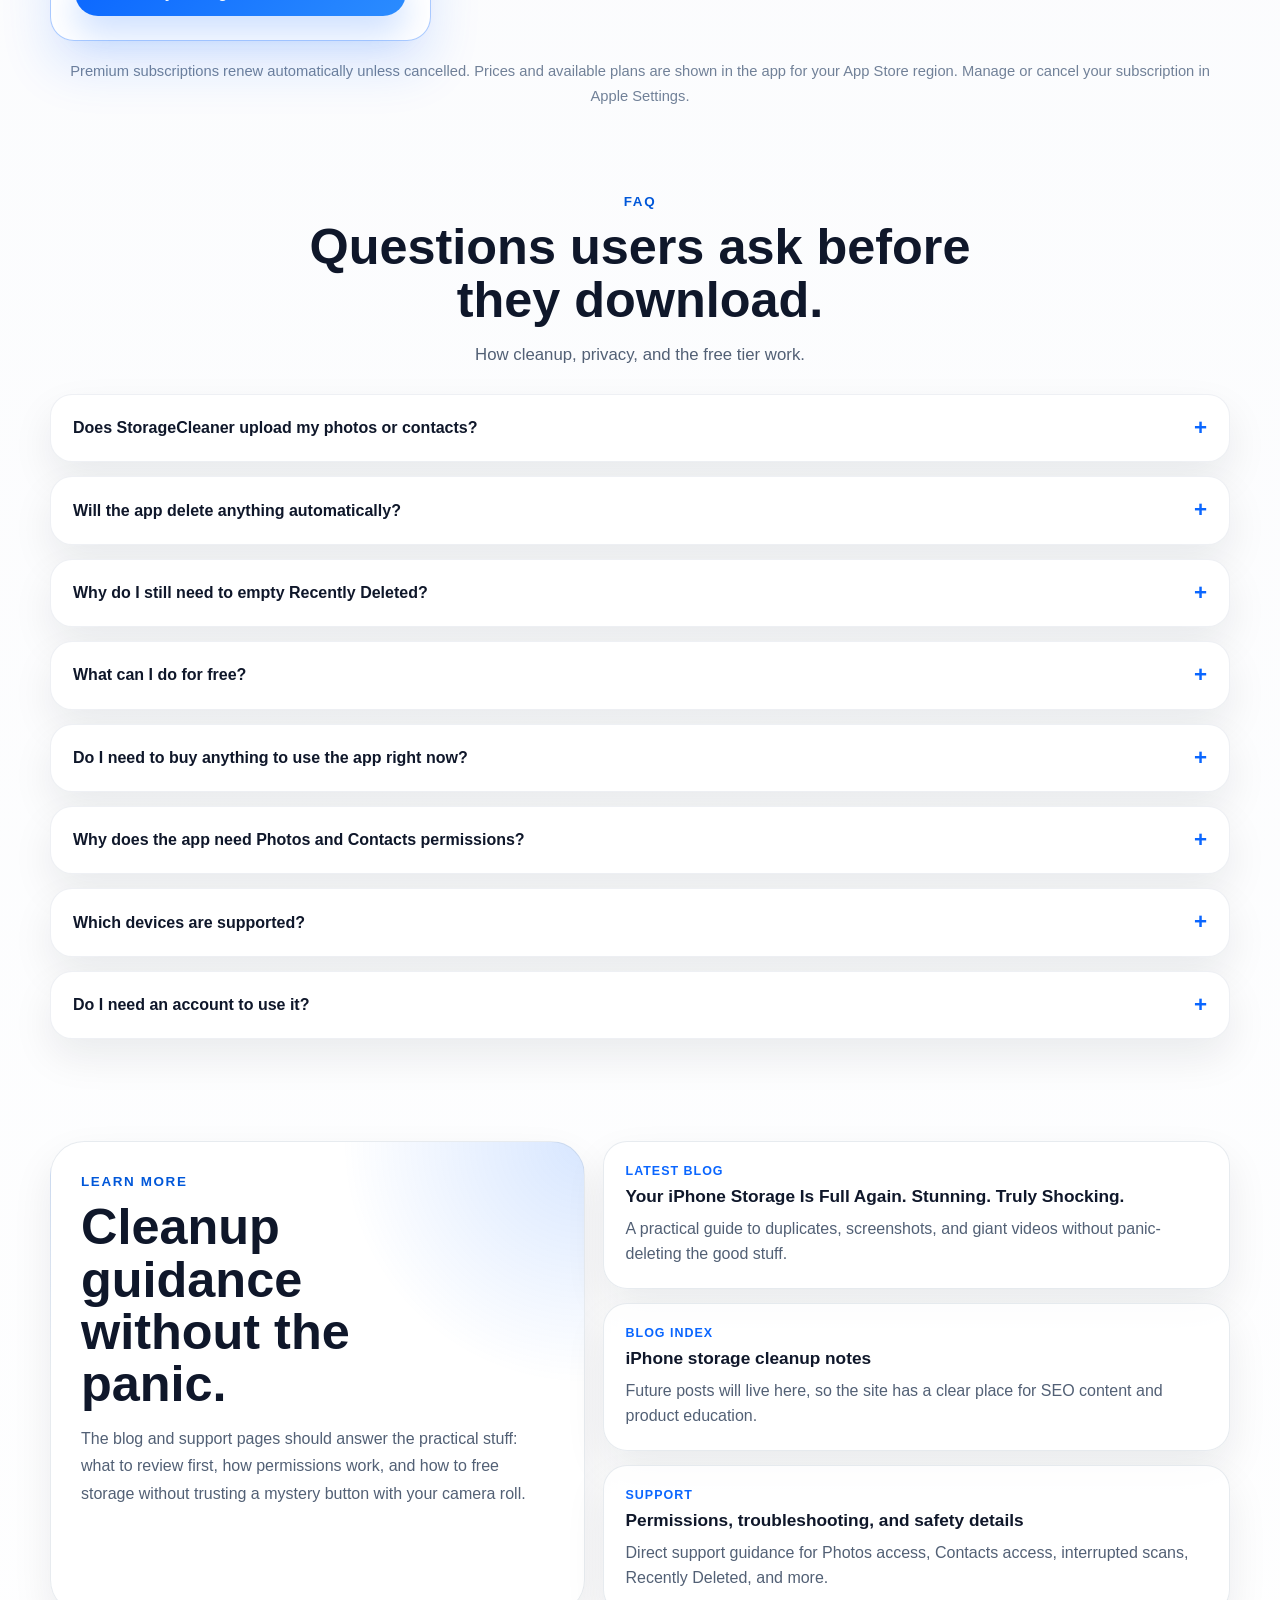
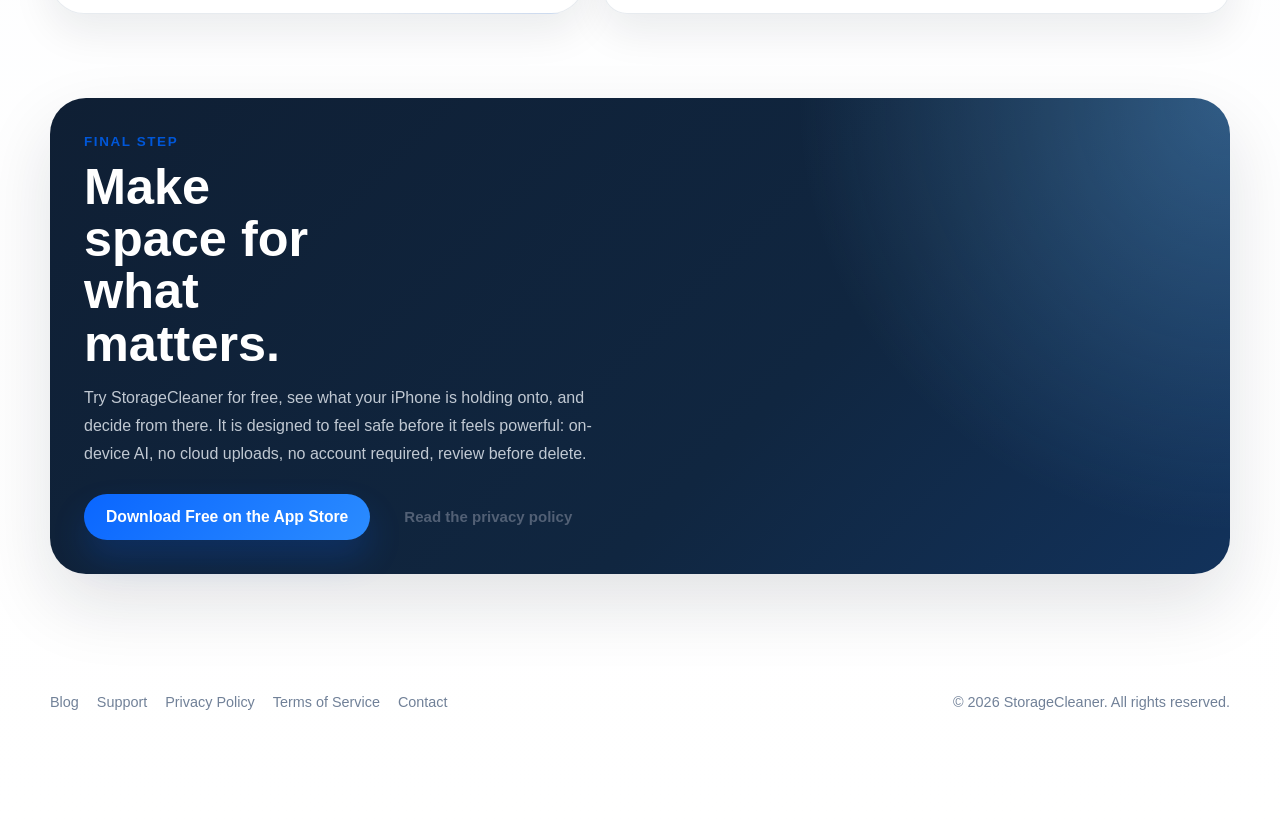
==== commit 91a246dd: "Align public offer with free tier and Premium subscriptions" ====
--- a/index.html
+++ b/index.html
@@ -35,7 +35,8 @@
         "offers": {
             "@type": "Offer",
             "price": "0",
-            "priceCurrency": "USD"
+            "priceCurrency": "USD",
+            "description": "Free download with limited free cleanup and optional auto-renewable Premium subscriptions."
         },
         "publisher": {
             "@type": "Organization",
@@ -1763,12 +1764,12 @@
                         <p>iPhone only. Requires iOS 17 or later.</p>
                     </article>
                     <article class="meta-card">
-                        <strong>Current launch access</strong>
-                        <p>The live App Store version is free-first, with scan, review, video compression, and contacts cleanup available without a purchase.</p>
+                        <strong>Start free</strong>
+                        <p>Download free and review your cleanup suggestions. Free cleanup allowances are limited; Premium is available through monthly or yearly subscriptions.</p>
                     </article>
                     <article class="meta-card">
                         <strong>Why that matters</strong>
-                        <p>You can verify the full review-before-delete flow before any future monetization changes are considered.</p>
+                        <p>See what is worth cleaning before choosing Premium. The app shows the subscription price and terms before you confirm.</p>
                     </article>
                     <article class="meta-card">
                         <strong>Need help?</strong>
@@ -1781,32 +1782,33 @@
         <section>
             <div class="page-shell">
                 <div class="section-header centered">
-                    <div class="section-label">Current Launch Access</div>
-                    <h2>The live App Store version is fully free.</h2>
+                    <div class="section-label">Free &amp; Premium</div>
+                    <h2>Find what you can clear. Start free.</h2>
                     <p class="section-copy">
-                        StorageCleaner is currently launching in a free-first mode. The public App Store build lets people
-                        scan, review, compress videos, and clean up contacts without a purchase while launch quality is still being measured.
+                        Review duplicate photos and video cleanup suggestions on your iPhone. Try the limited free cleanup allowance,
+                        then choose a monthly or yearly Premium subscription for continued cleanup.
                     </p>
                 </div>
 
                 <div class="pricing-grid">
                     <article class="pricing-card featured">
-                        <div class="pricing-badge">Live now</div>
-                        <div class="plan-name">Version 1.0</div>
+                        <div class="pricing-badge">No account needed</div>
+                        <div class="plan-name">Start with Free</div>
                         <div class="plan-price">Free</div>
-                        <div class="plan-period">App Store launch</div>
+                        <div class="plan-period">Free download · In-app purchases</div>
                         <ul class="plan-list">
                             <li>Dashboard scans and cleanup review</li>
-                            <li>Interrupted-scan resume and diagnostics</li>
-                            <li>Video compression and contacts cleanup</li>
-                            <li>Review-before-delete workflow with no purchase required</li>
+                            <li>A limited free cleanup allowance</li>
+                            <li>Monthly or yearly Premium for continued cleanup</li>
+                            <li>You review and confirm what to remove</li>
                         </ul>
+                        <a class="button button-primary" href="https://apps.apple.com/us/app/storagecleaner-safe-clean/id6761749597">Try StorageCleaner Free</a>
                     </article>
                 </div>
 
                 <p class="pricing-footnote">
-                    Verified on April 28, 2026 from the public App Store page and iTunes lookup: StorageCleaner: Safe Clean
-                    version 1.0 is live as a free download. Any future paid plan should be treated as a separate post-launch change.
+                    Premium subscriptions renew automatically unless cancelled. Prices and available plans are shown in the app
+                    for your App Store region. Manage or cancel your subscription in Apple Settings.
                 </p>
             </div>
         </section>
@@ -1817,7 +1819,7 @@
                     <div class="section-label">FAQ</div>
                     <h2>Questions users ask before they download.</h2>
                     <p class="section-copy">
-                        Keep the final objections small, clear, and honest. The answers below are designed to reduce hesitation without overpromising.
+                        How cleanup, privacy, and the free tier work.
                     </p>
                 </div>
 
@@ -1846,14 +1848,14 @@
                     <details>
                         <summary>What can I do for free?</summary>
                         <div class="faq-answer">
-                            In the current live App Store version, the core cleanup flow is available without a purchase, including scans, review, video compression, and contacts cleanup.
+                            You can download the app, scan and review cleanup suggestions, and try a limited free cleanup allowance. Continued cleanup may require Premium; the app explains the limit before asking you to upgrade.
                         </div>
                     </details>
 
                     <details>
                         <summary>Do I need to buy anything to use the app right now?</summary>
                         <div class="faq-answer">
-                            No. The current live version is free-first and does not require a purchase to use the core cleanup flow.
+                            No purchase is needed to download the app and start reviewing your storage. Free cleanup allowances are limited. A monthly or yearly Premium subscription is available for continued cleanup.
                         </div>
                     </details>
 
